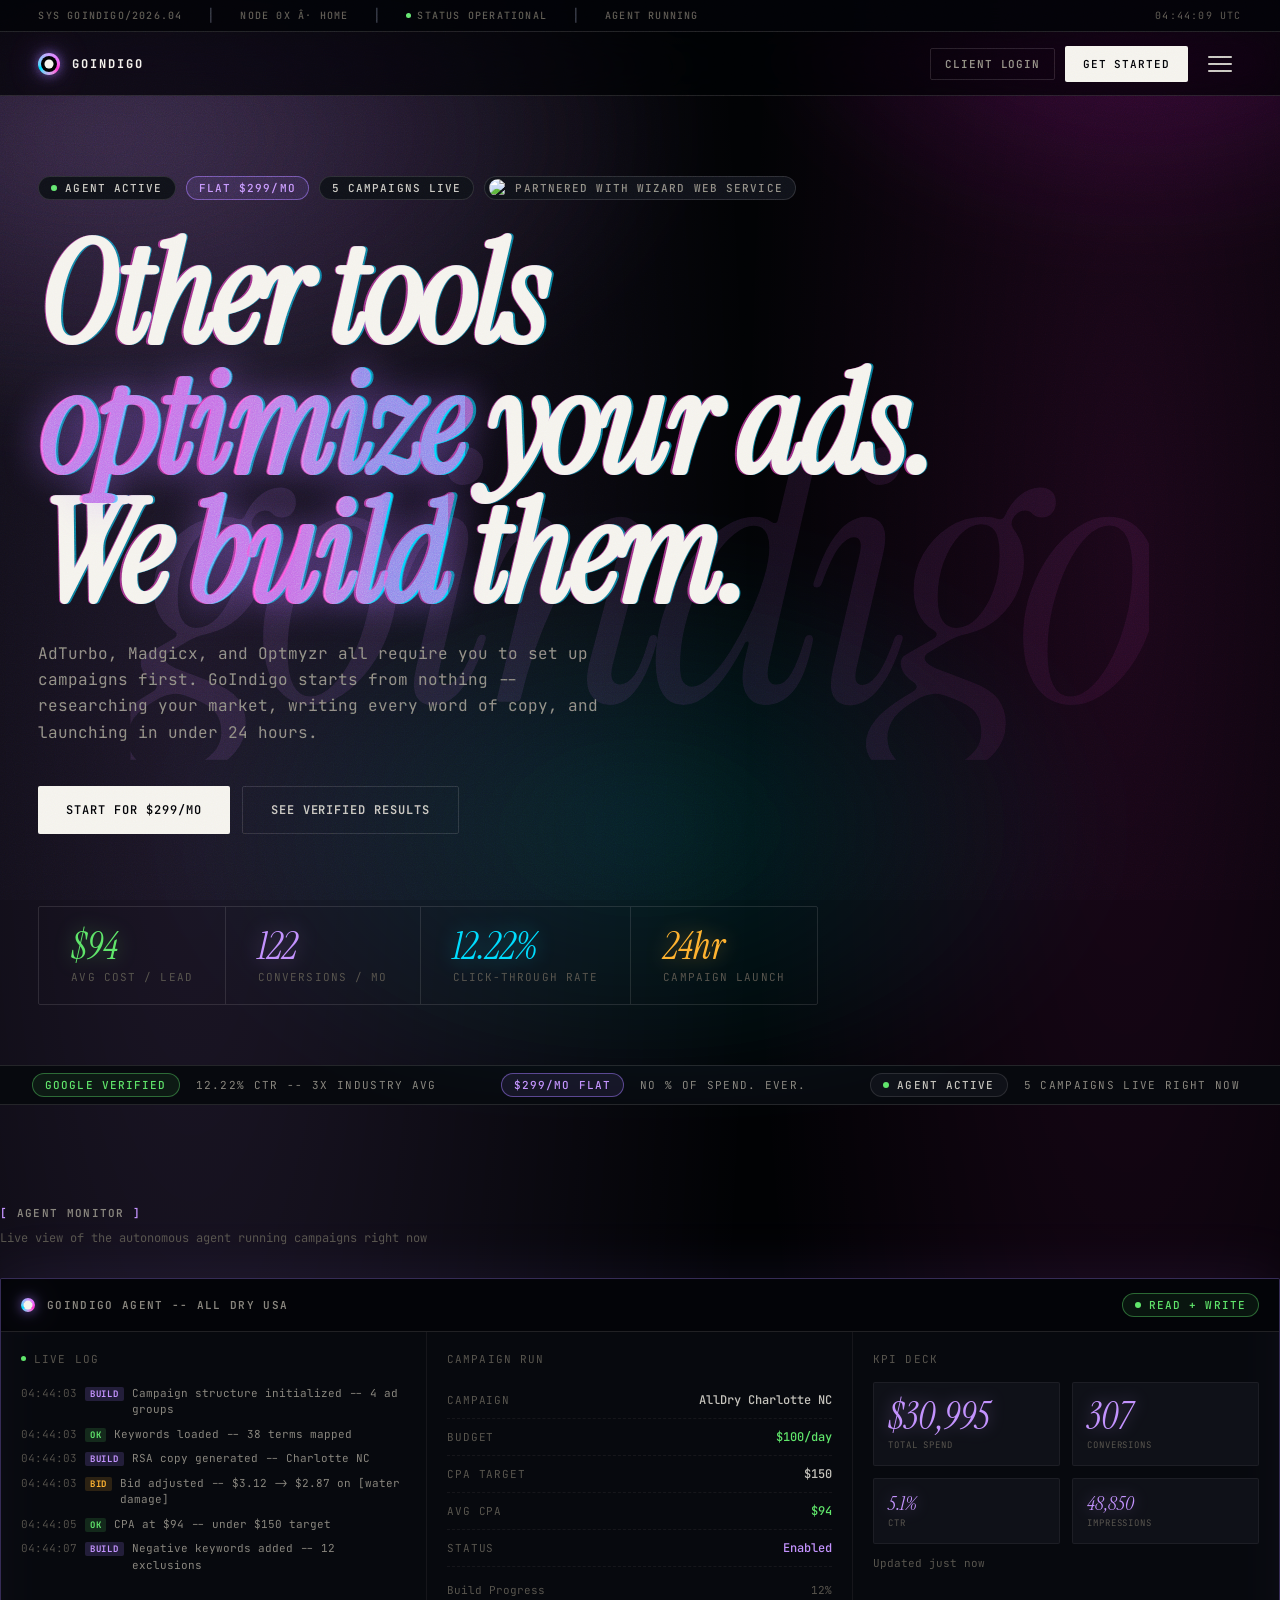
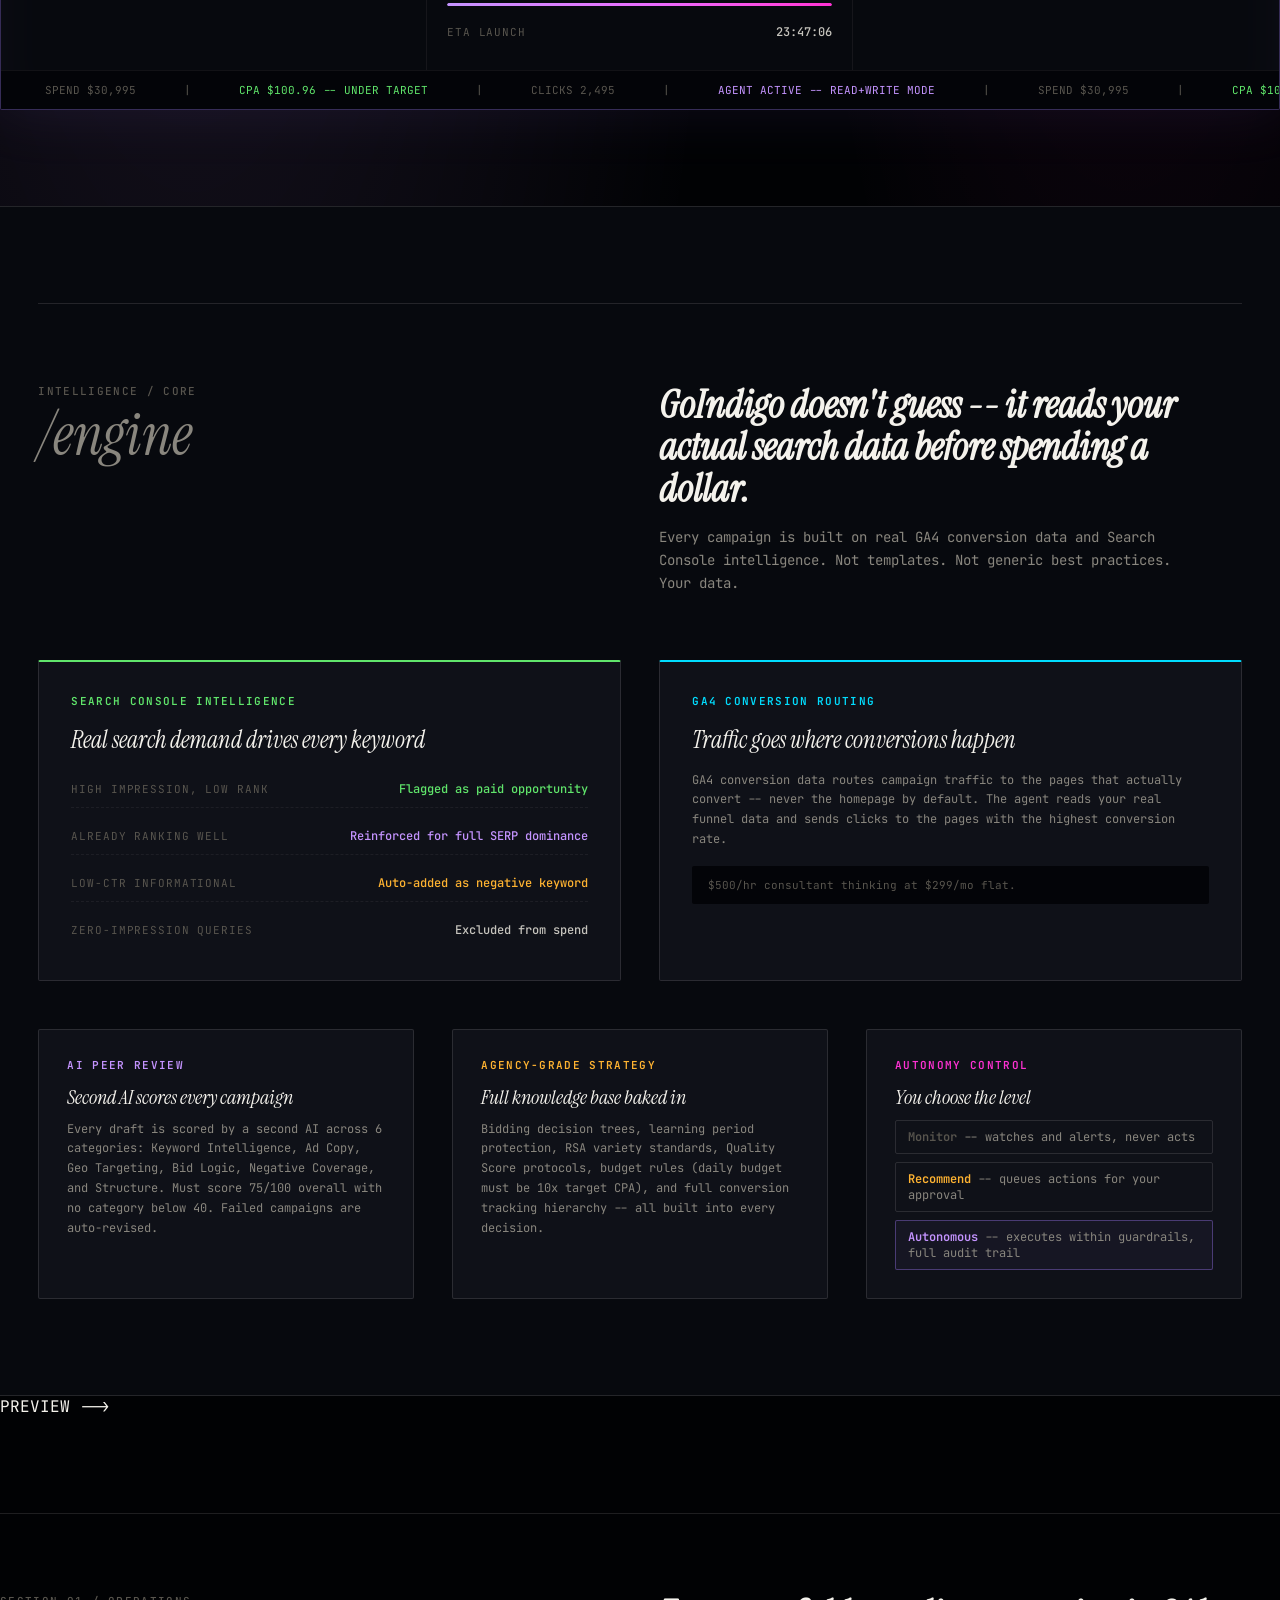
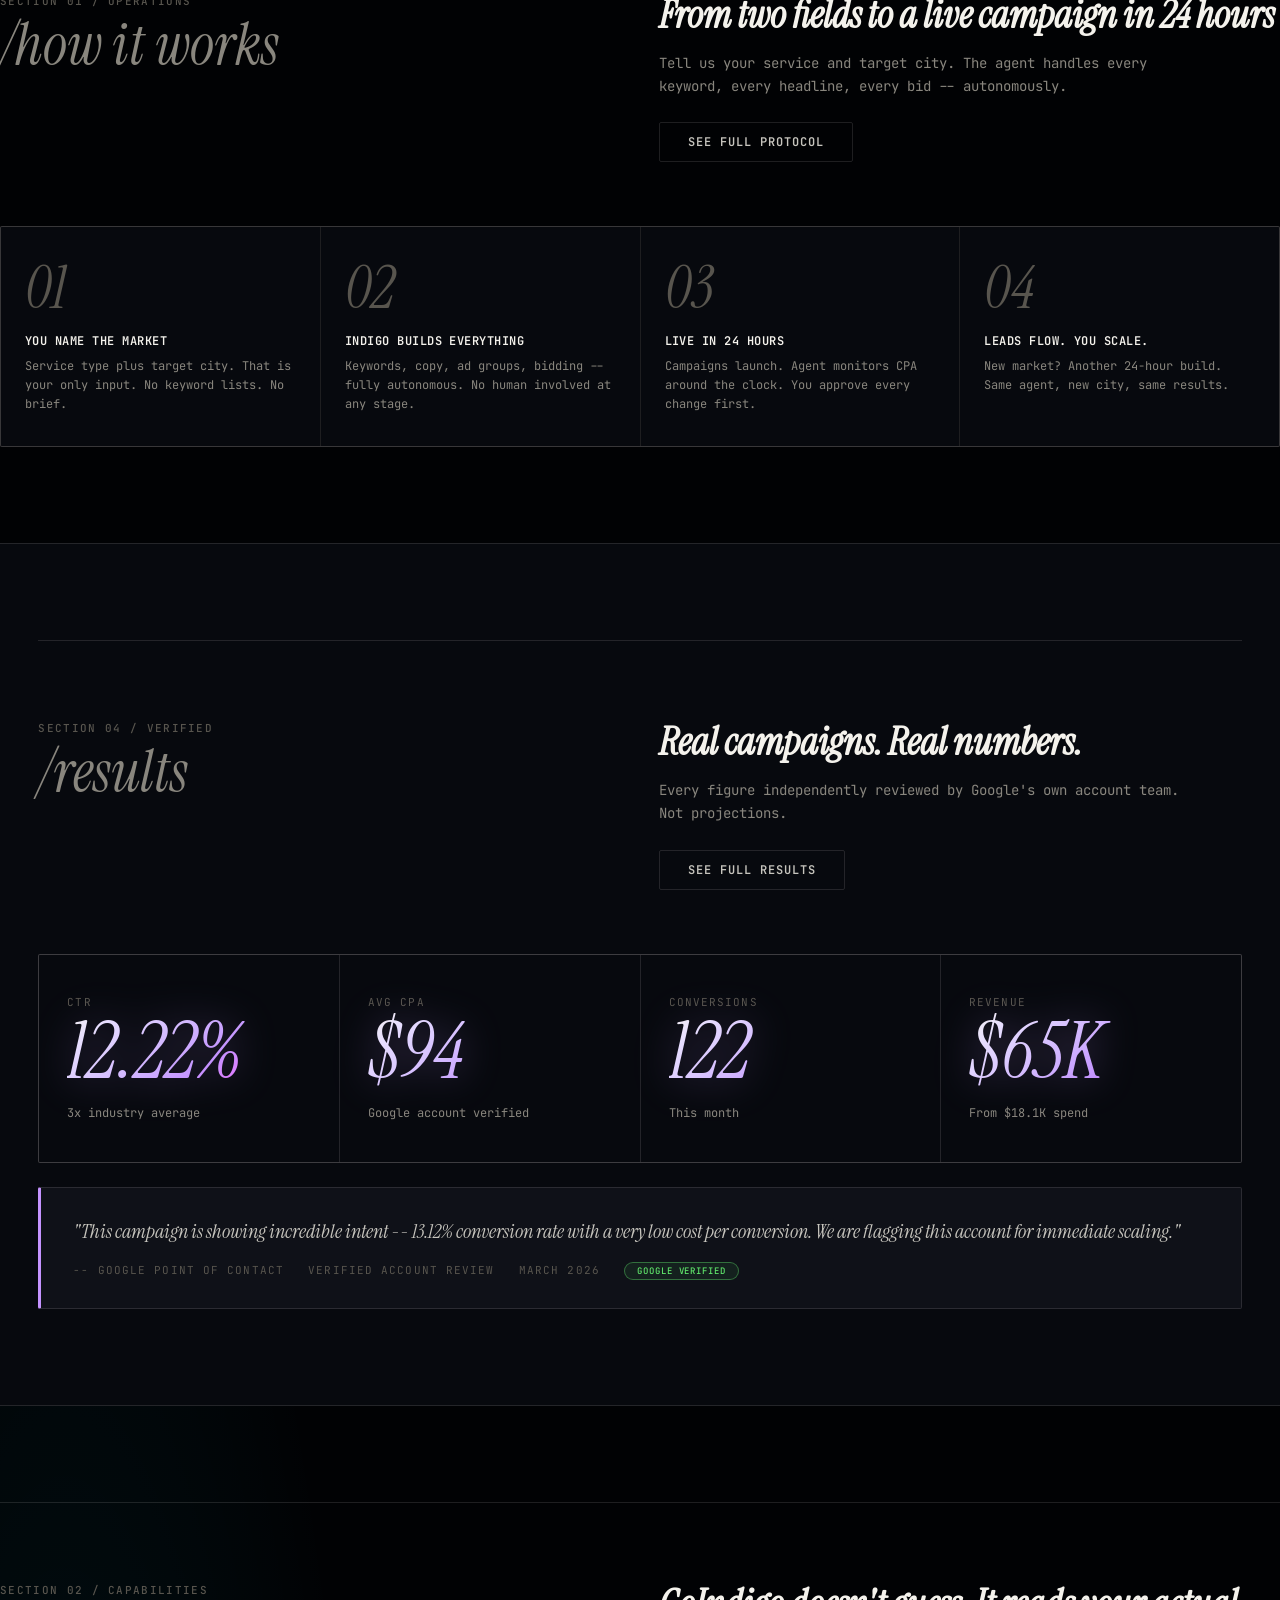
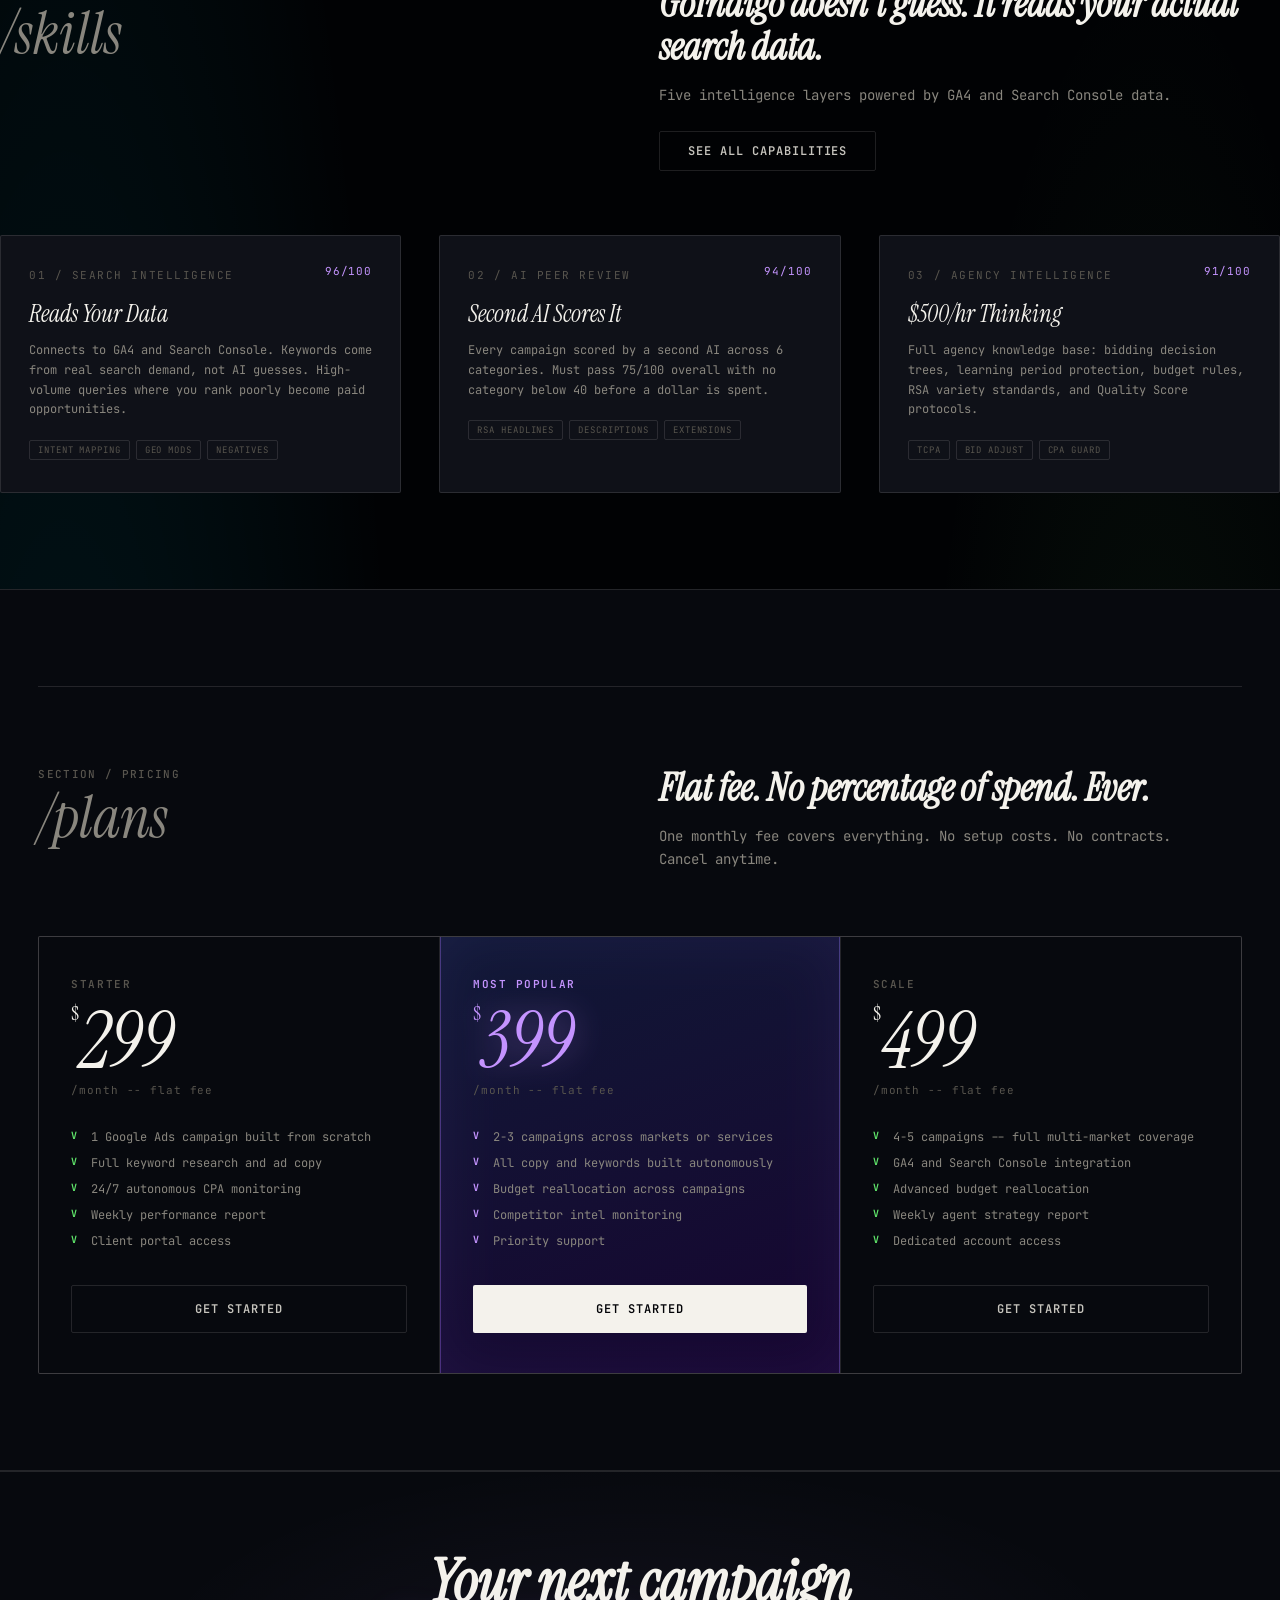
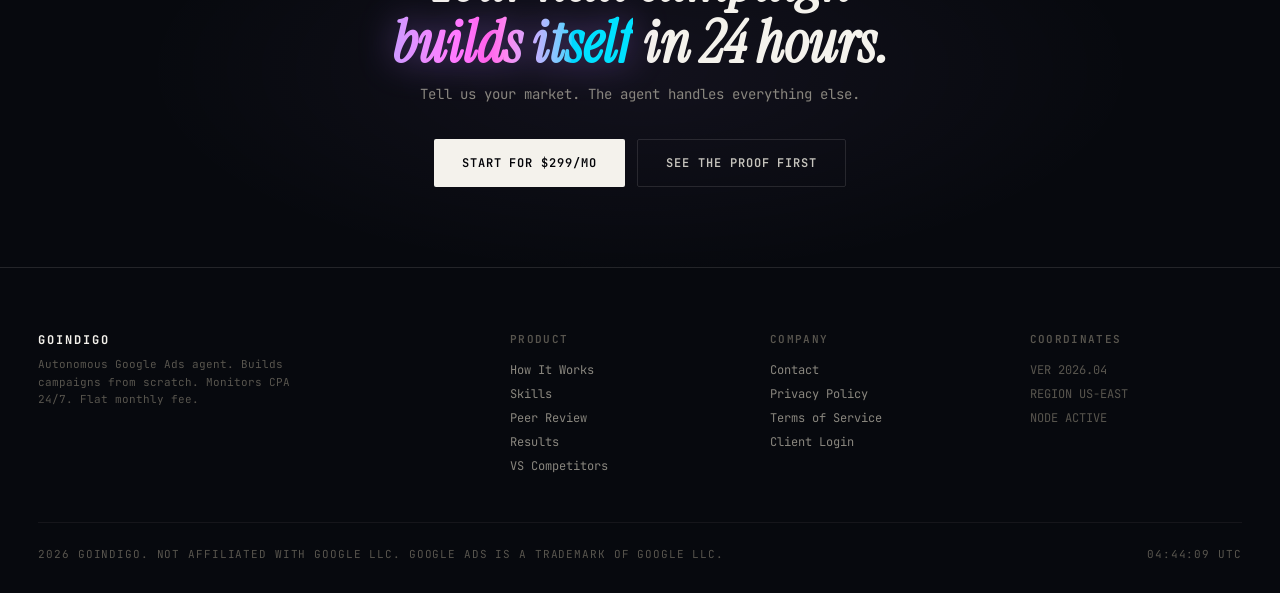
==== index.html @ cae7ec83 "Update homepage skills preview with new capabilities" ====
<!DOCTYPE html>
<html lang="en" data-open="false">
<head>
<meta charset="UTF-8">
<meta name="viewport" content="width=device-width, initial-scale=1.0">
<title>GoIndigo ÃÂÃÂÃÂÃÂ¢ÃÂÃÂÃÂÃÂÃÂÃÂÃÂÃÂ Autonomous Google Ads Agent</title>
<meta name="description" content="AI that builds campaigns from scratch, launches in 24 hours, and monitors CPA around the clock. Flat $299/mo.">
<link rel="preconnect" href="https://fonts.googleapis.com">
<link rel="preconnect" href="https://fonts.gstatic.com" crossorigin>
<link href="https://fonts.googleapis.com/css2?family=JetBrains+Mono:wght@300;400;500;600;700&family=Instrument+Serif:ital@0;1&display=swap" rel="stylesheet">
<link rel="stylesheet" href="assets/base.css">
<link rel="stylesheet" href="assets/trip.css">
</head>
<body>

<div id="meta-strip" class="meta-strip"></div>
<nav id="site-nav"></nav>

<!-- HERO -->
<section class="hero" style="position:relative;overflow:hidden;min-height:94vh;display:flex;align-items:center;padding:80px 0 60px;">
  <div class="hero-word" aria-hidden="true">goindigo</div>
  <div class="wrap" style="position:relative;z-index:2;width:100%;">
    <div style="display:flex;flex-wrap:wrap;gap:10px;margin-bottom:32px;">
      <span class="pill"><span class="dot"></span>Agent Active</span>
      <span class="pill pill--accent">Flat $299/mo</span>
      <span class="pill">5 Campaigns Live</span>
      <a href="https://www.wizardwebservice.com/" target="_blank" rel="noopener" style="display:inline-flex;align-items:center;gap:8px;height:24px;padding:0 12px 0 4px;border-radius:999px;border:1px solid var(--ink-line);background:var(--ink-2);text-decoration:none;"><img src="https://www.wizardwebservice.com/wp-content/uploads/2024/07/Circle-Transparent.png" alt="Wizard Web Service" style="width:18px;height:18px;border-radius:50%;"><span style="font-family:var(--font-mono);font-size:11px;font-weight:500;letter-spacing:0.10em;text-transform:uppercase;color:var(--fg-2);">Partnered with Wizard Web Service</span></a>
    </div>
    <h1 class="display-1 rv" style="max-width:960px;margin-bottom:20px;">
      Other tools<br>
      <span class="italic-serif accent">optimize</span> your ads.<br>
      We <span class="italic-serif accent">build</span> them.
    </h1>
    <p class="rv" style="font-size:var(--t-lg);color:var(--fg-2);max-width:560px;line-height:1.65;margin-bottom:40px;animation-delay:0.1s;">
      AdTurbo, Madgicx, and Optmyzr all require you to set up campaigns first.
      GoIndigo starts from nothing -- researching your market, writing every word
      of copy, and launching in under 24 hours.
    </p>
    <div class="rv" style="display:flex;gap:12px;flex-wrap:wrap;animation-delay:0.2s;">
      <a href="contact.html" class="btn btn-primary"><span>Start for $299/mo</span></a>
      <a href="results.html" class="btn btn-ghost"><span>See Verified Results</span></a>
    </div>
    <!-- Hero stats row -->
    <div class="rv" style="display:grid;grid-template-columns:repeat(4,auto);gap:0;margin-top:72px;border:1px solid var(--ink-line);border-radius:var(--radius);overflow:hidden;width:fit-content;animation-delay:0.3s;">
      <div style="padding:20px 32px;border-right:1px solid var(--ink-line);">
        <div style="font-family:var(--font-serif);font-style:italic;font-size:var(--t-3xl);color:var(--green);filter:drop-shadow(0 0 10px oklch(82% 0.20 145 / 0.4));line-height:1;margin-bottom:4px;" class="count-up" data-target="94" data-prefix="$">$0</div>
        <div style="font-size:var(--t-xs);color:var(--fg-3);letter-spacing:0.10em;text-transform:uppercase;">Avg Cost / Lead</div>
      </div>
      <div style="padding:20px 32px;border-right:1px solid var(--ink-line);">
        <div style="font-family:var(--font-serif);font-style:italic;font-size:var(--t-3xl);color:var(--indigo);filter:drop-shadow(0 0 10px oklch(78% 0.22 295 / 0.4));line-height:1;margin-bottom:4px;" class="count-up" data-target="122">0</div>
        <div style="font-size:var(--t-xs);color:var(--fg-3);letter-spacing:0.10em;text-transform:uppercase;">Conversions / Mo</div>
      </div>
      <div style="padding:20px 32px;border-right:1px solid var(--ink-line);">
        <div style="font-family:var(--font-serif);font-style:italic;font-size:var(--t-3xl);color:var(--cyan);filter:drop-shadow(0 0 10px oklch(82% 0.16 215 / 0.4));line-height:1;margin-bottom:4px;" class="count-up" data-target="1222" data-decimal="2" data-suffix="%">0%</div>
        <div style="font-size:var(--t-xs);color:var(--fg-3);letter-spacing:0.10em;text-transform:uppercase;">Click-Through Rate</div>
      </div>
      <div style="padding:20px 32px;">
        <div style="font-family:var(--font-serif);font-style:italic;font-size:var(--t-3xl);color:var(--amber);filter:drop-shadow(0 0 10px oklch(82% 0.16 75 / 0.4));line-height:1;margin-bottom:4px;">24hr</div>
        <div style="font-size:var(--t-xs);color:var(--fg-3);letter-spacing:0.10em;text-transform:uppercase;">Campaign Launch</div>
      </div>
    </div>
  </div>
</section>

<!-- TICKER -->
<div class="ticker-wrap">
  <div class="ticker-track">
    <div class="ticker-item"><span class="pill pill--green">Google Verified</span>12.22% CTR -- 3x industry avg</div>
    <div class="ticker-item"><span class="pill pill--accent">$299/mo flat</span>No % of spend. Ever.</div>
    <div class="ticker-item"><span class="pill"><span class="dot"></span>Agent Active</span>5 campaigns live right now</div>
    <div class="ticker-item"><span class="pill pill--amber">$94 avg CPA</span>Verified by Google account team</div>
    <div class="ticker-item"><span>Builds every campaign from scratch</span></div>
    <div class="ticker-item"><span>Writes all your ad copy</span></div>
    <div class="ticker-item"><span>Lives in 24 hours</span></div>
  </div>
</div>

<!-- AGENT MONITOR -->
<section class="section wrap">
  <div style="margin-bottom:32px;">
    <span class="bracket">Agent Monitor</span>
    <p style="font-size:var(--t-sm);color:var(--fg-3);margin-top:8px;">Live view of the autonomous agent running campaigns right now</p>
  </div>
  <div class="agent-monitor rv">
    <div class="agent-monitor__header">
      <div class="eye-glyph" style="width:14px;height:14px;"></div>
      <span class="agent-monitor__title">GoIndigo Agent -- All Dry USA</span>
      <span class="pill pill--green" style="margin-left:auto;"><span class="dot"></span>Read + Write</span>
    </div>
    <div class="agent-monitor__body">
      <!-- Live log -->
      <div class="monitor-col">
        <div class="monitor-col__head"><span class="dot" style="width:5px;height:5px;border-radius:50%;background:var(--green);animation:pulse 1.6s ease-in-out infinite;"></span>Live Log</div>
        <div id="live-log" style="display:flex;flex-direction:column;gap:2px;min-height:180px;"></div>
      </div>
      <!-- Campaign run -->
      <div class="monitor-col">
        <div class="monitor-col__head">Campaign Run</div>
        <div class="kv"><span class="kv__k">Campaign</span><span class="kv__v">AllDry Charlotte NC</span></div>
        <div class="kv"><span class="kv__k">Budget</span><span class="kv__v kv__v--green">$100/day</span></div>
        <div class="kv"><span class="kv__k">CPA Target</span><span class="kv__v">$150</span></div>
        <div class="kv"><span class="kv__k">Avg CPA</span><span class="kv__v kv__v--green">$94</span></div>
        <div class="kv"><span class="kv__k">Status</span><span class="kv__v kv__v--indigo">Enabled</span></div>
        <div class="progress-wrap">
          <div class="progress-label"><span>Build Progress</span><span id="progress-pct">12%</span></div>
          <div class="progress-bar"><div class="progress-fill" id="progress-fill"></div></div>
        </div>
        <div class="kv" style="margin-top:8px;"><span class="kv__k">ETA Launch</span><span class="kv__v" id="eta-timer">23:47:12</span></div>
      </div>
      <!-- KPI Deck -->
      <div class="monitor-col">
        <div class="monitor-col__head">KPI Deck</div>
        <div class="kpi-grid">
          <div class="kpi-card"><div class="kpi-card__v count-up" data-target="30995" data-prefix="$">$0</div><div class="kpi-card__k">Total Spend</div></div>
          <div class="kpi-card"><div class="kpi-card__v count-up" data-target="307">0</div><div class="kpi-card__k">Conversions</div></div>
          <div class="kpi-card"><div class="kpi-card__v" style="font-size:var(--t-xl);">5.1%</div><div class="kpi-card__k">CTR</div></div>
          <div class="kpi-card"><div class="kpi-card__v" style="font-size:var(--t-xl);">48,850</div><div class="kpi-card__k">Impressions</div></div>
        </div>
        <div style="font-size:var(--t-xs);color:var(--fg-3);margin-top:12px;">Updated <span id="update-time">just now</span></div>
      </div>
    </div>
    <!-- Marquee ticker -->
    <div class="monitor-footer">
      <div class="ticker-track" style="font-size:var(--t-xs);">
        <span style="padding:0 24px;color:var(--fg-3);">SPEND $30,995</span>
        <span style="padding:0 24px;color:var(--fg-3);">|</span>
        <span style="padding:0 24px;color:var(--green);">CPA $100.96 -- UNDER TARGET</span>
        <span style="padding:0 24px;color:var(--fg-3);">|</span>
        <span style="padding:0 24px;color:var(--fg-3);">CLICKS 2,495</span>
        <span style="padding:0 24px;color:var(--fg-3);">|</span>
        <span style="padding:0 24px;color:var(--indigo);">AGENT ACTIVE -- READ+WRITE MODE</span>
        <span style="padding:0 24px;color:var(--fg-3);">|</span>
        <span style="padding:0 24px;color:var(--fg-3);">SPEND $30,995</span>
        <span style="padding:0 24px;color:var(--fg-3);">|</span>
        <span style="padding:0 24px;color:var(--green);">CPA $100.96 -- UNDER TARGET</span>
        <span style="padding:0 24px;color:var(--fg-3);">|</span>
        <span style="padding:0 24px;color:var(--fg-3);">CLICKS 2,495</span>
        <span style="padding:0 24px;color:var(--fg-3);">|</span>
        <span style="padding:0 24px;color:var(--indigo);">AGENT ACTIVE -- READ+WRITE MODE</span>
      </div>
    </div>
  </div>
</section>

<!-- HOW IT WORKS

<!-- INTELLIGENCE ENGINE -->
<section class="section" style="background:var(--ink-1);border-top:1px solid var(--ink-line);border-bottom:1px solid var(--ink-line);">
  <div class="wrap">
    <div class="s-head rv">
      <div class="s-head__num">
        <span class="label-upper">Intelligence / Core</span>
        <span class="big serif italic-serif">/engine</span>
      </div>
      <div class="s-head__title">
        <h2>GoIndigo doesn't guess -- it reads your actual search data before spending a dollar.</h2>
        <p>Every campaign is built on real GA4 conversion data and Search Console intelligence. Not templates. Not generic best practices. Your data.</p>
      </div>
    </div>
    <div class="grid-2" style="gap:var(--gutter);margin-bottom:48px;">
      <div class="rv" style="border:1px solid var(--ink-line);border-radius:var(--radius);padding:32px;background:var(--ink-2);border-top:2px solid var(--green);">
        <div style="font-size:var(--t-xs);font-weight:600;letter-spacing:0.12em;text-transform:uppercase;color:var(--green);margin-bottom:16px;">Search Console Intelligence</div>
        <div style="font-family:var(--font-serif);font-style:italic;font-size:var(--t-2xl);color:var(--fg-0);margin-bottom:16px;">Real search demand drives every keyword</div>
        <div style="display:flex;flex-direction:column;gap:10px;">
          <div class="kv"><span class="kv__k">High impression, low rank</span><span class="kv__v kv__v--green">Flagged as paid opportunity</span></div>
          <div class="kv"><span class="kv__k">Already ranking well</span><span class="kv__v kv__v--indigo">Reinforced for full SERP dominance</span></div>
          <div class="kv"><span class="kv__k">Low-CTR informational</span><span class="kv__v kv__v--amber">Auto-added as negative keyword</span></div>
          <div class="kv"><span class="kv__k">Zero-impression queries</span><span class="kv__v">Excluded from spend</span></div>
        </div>
      </div>
      <div class="rv" style="border:1px solid var(--ink-line);border-radius:var(--radius);padding:32px;background:var(--ink-2);border-top:2px solid var(--cyan);">
        <div style="font-size:var(--t-xs);font-weight:600;letter-spacing:0.12em;text-transform:uppercase;color:var(--cyan);margin-bottom:16px;">GA4 Conversion Routing</div>
        <div style="font-family:var(--font-serif);font-style:italic;font-size:var(--t-2xl);color:var(--fg-0);margin-bottom:16px;">Traffic goes where conversions happen</div>
        <p style="font-size:var(--t-sm);color:var(--fg-2);line-height:1.65;margin-bottom:16px;">GA4 conversion data routes campaign traffic to the pages that actually convert -- never the homepage by default. The agent reads your real funnel data and sends clicks to the pages with the highest conversion rate.</p>
        <div style="font-size:var(--t-xs);color:var(--fg-3);padding:12px 16px;background:var(--ink-0);border-radius:var(--radius);">$500/hr consultant thinking at $299/mo flat.</div>
      </div>
    </div>
    <div class="grid-3 rv" style="margin-bottom:0;">
      <div style="border:1px solid var(--ink-line);border-radius:var(--radius);padding:28px;background:var(--ink-2);">
        <div style="font-size:var(--t-xs);font-weight:600;letter-spacing:0.12em;text-transform:uppercase;color:var(--indigo);margin-bottom:12px;">AI Peer Review</div>
        <div style="font-family:var(--font-serif);font-style:italic;font-size:var(--t-xl);color:var(--fg-0);margin-bottom:10px;">Second AI scores every campaign</div>
        <p style="font-size:var(--t-sm);color:var(--fg-2);line-height:1.65;">Every draft is scored by a second AI across 6 categories: Keyword Intelligence, Ad Copy, Geo Targeting, Bid Logic, Negative Coverage, and Structure. Must score 75/100 overall with no category below 40. Failed campaigns are auto-revised.</p>
      </div>
      <div style="border:1px solid var(--ink-line);border-radius:var(--radius);padding:28px;background:var(--ink-2);">
        <div style="font-size:var(--t-xs);font-weight:600;letter-spacing:0.12em;text-transform:uppercase;color:var(--amber);margin-bottom:12px;">Agency-Grade Strategy</div>
        <div style="font-family:var(--font-serif);font-style:italic;font-size:var(--t-xl);color:var(--fg-0);margin-bottom:10px;">Full knowledge base baked in</div>
        <p style="font-size:var(--t-sm);color:var(--fg-2);line-height:1.65;">Bidding decision trees, learning period protection, RSA variety standards, Quality Score protocols, budget rules (daily budget must be 10x target CPA), and full conversion tracking hierarchy -- all built into every decision.</p>
      </div>
      <div style="border:1px solid var(--ink-line);border-radius:var(--radius);padding:28px;background:var(--ink-2);">
        <div style="font-size:var(--t-xs);font-weight:600;letter-spacing:0.12em;text-transform:uppercase;color:var(--magenta);margin-bottom:12px;">Autonomy Control</div>
        <div style="font-family:var(--font-serif);font-style:italic;font-size:var(--t-xl);color:var(--fg-0);margin-bottom:10px;">You choose the level</div>
        <div style="display:flex;flex-direction:column;gap:8px;">
          <div style="padding:8px 12px;border:1px solid var(--ink-line);border-radius:var(--radius);font-size:var(--t-sm);"><span style="color:var(--fg-3);font-weight:600;">Monitor</span> <span style="color:var(--fg-2);">-- watches and alerts, never acts</span></div>
          <div style="padding:8px 12px;border:1px solid var(--ink-line);border-radius:var(--radius);font-size:var(--t-sm);"><span style="color:var(--amber);font-weight:600;">Recommend</span> <span style="color:var(--fg-2);">-- queues actions for your approval</span></div>
          <div style="padding:8px 12px;border:1px solid oklch(78% 0.22 295 / 0.3);border-radius:var(--radius);font-size:var(--t-sm);background:oklch(78% 0.22 295 / 0.04);"><span style="color:var(--indigo);font-weight:600;">Autonomous</span> <span style="color:var(--fg-2);">-- executes within guardrails, full audit trail</span></div>
        </div>
      </div>
    </div>
  </div>
</section>

 PREVIEW -->
<section class="section wrap">
  <div class="s-head rv">
    <div class="s-head__num">
      <span class="label-upper">Section 01 / Operations</span>
      <span class="big serif italic-serif">/how it works</span>
    </div>
    <div class="s-head__title">
      <h2>From two fields to a live campaign in 24 hours</h2>
      <p>Tell us your service and target city. The agent handles every keyword, every headline, every bid -- autonomously.</p>
      <a href="how-it-works.html" class="btn btn-ghost" style="margin-top:24px;height:40px;"><span>See Full Protocol</span></a>
    </div>
  </div>
  <div class="grid-4" style="gap:1px;background:var(--ink-line);border:1px solid var(--ink-line);border-radius:var(--radius);overflow:hidden;margin-top:0;">
    <div class="rv" style="background:var(--ink-1);padding:32px 24px;">
      <div style="font-family:var(--font-serif);font-style:italic;font-size:var(--t-4xl);color:var(--fg-3);line-height:1;margin-bottom:16px;">01</div>
      <div style="font-size:var(--t-md);font-weight:600;color:var(--fg-0);margin-bottom:8px;letter-spacing:0.04em;text-transform:uppercase;font-size:var(--t-sm);">You Name the Market</div>
      <p style="font-size:var(--t-sm);color:var(--fg-2);line-height:1.6;">Service type plus target city. That is your only input. No keyword lists. No brief.</p>
    </div>
    <div class="rv" style="background:var(--ink-1);padding:32px 24px;animation-delay:0.07s;">
      <div style="font-family:var(--font-serif);font-style:italic;font-size:var(--t-4xl);color:var(--fg-3);line-height:1;margin-bottom:16px;">02</div>
      <div style="font-size:var(--t-sm);font-weight:600;color:var(--fg-0);margin-bottom:8px;letter-spacing:0.04em;text-transform:uppercase;">Indigo Builds Everything</div>
      <p style="font-size:var(--t-sm);color:var(--fg-2);line-height:1.6;">Keywords, copy, ad groups, bidding -- fully autonomous. No human involved at any stage.</p>
    </div>
    <div class="rv" style="background:var(--ink-1);padding:32px 24px;animation-delay:0.14s;">
      <div style="font-family:var(--font-serif);font-style:italic;font-size:var(--t-4xl);color:var(--fg-3);line-height:1;margin-bottom:16px;">03</div>
      <div style="font-size:var(--t-sm);font-weight:600;color:var(--fg-0);margin-bottom:8px;letter-spacing:0.04em;text-transform:uppercase;">Live in 24 Hours</div>
      <p style="font-size:var(--t-sm);color:var(--fg-2);line-height:1.6;">Campaigns launch. Agent monitors CPA around the clock. You approve every change first.</p>
    </div>
    <div class="rv" style="background:var(--ink-1);padding:32px 24px;animation-delay:0.21s;">
      <div style="font-family:var(--font-serif);font-style:italic;font-size:var(--t-4xl);color:var(--fg-3);line-height:1;margin-bottom:16px;">04</div>
      <div style="font-size:var(--t-sm);font-weight:600;color:var(--fg-0);margin-bottom:8px;letter-spacing:0.04em;text-transform:uppercase;">Leads Flow. You Scale.</div>
      <p style="font-size:var(--t-sm);color:var(--fg-2);line-height:1.6;">New market? Another 24-hour build. Same agent, new city, same results.</p>
    </div>
  </div>
</section>

<!-- RESULTS PREVIEW -->
<section class="section" style="background:var(--ink-1);border-top:1px solid var(--ink-line);border-bottom:1px solid var(--ink-line);">
  <div class="wrap">
    <div class="s-head rv">
      <div class="s-head__num">
        <span class="label-upper">Section 04 / Verified</span>
        <span class="big serif italic-serif">/results</span>
      </div>
      <div class="s-head__title">
        <h2>Real campaigns. Real numbers.</h2>
        <p>Every figure independently reviewed by Google's own account team. Not projections.</p>
        <a href="results.html" class="btn btn-ghost" style="margin-top:24px;height:40px;"><span>See Full Results</span></a>
      </div>
    </div>
    <div class="bignums rv">
      <div class="bignum">
        <span class="bignum__k">CTR</span>
        <span class="bignum__v">12.22%</span>
        <span class="bignum__d">3x industry average</span>
      </div>
      <div class="bignum">
        <span class="bignum__k">Avg CPA</span>
        <span class="bignum__v">$94</span>
        <span class="bignum__d">Google account verified</span>
      </div>
      <div class="bignum">
        <span class="bignum__k">Conversions</span>
        <span class="bignum__v">122</span>
        <span class="bignum__d">This month</span>
      </div>
      <div class="bignum">
        <span class="bignum__k">Revenue</span>
        <span class="bignum__v">$65K</span>
        <span class="bignum__d">From $18.1K spend</span>
      </div>
    </div>
    <div class="rv" style="border:1px solid var(--ink-line);border-radius:var(--radius);padding:28px 32px;margin-top:24px;background:var(--ink-2);border-left:3px solid var(--indigo);">
      <p style="font-family:var(--font-serif);font-style:italic;font-size:var(--t-xl);color:var(--fg-1);line-height:1.5;margin-bottom:12px;">"This campaign is showing incredible intent -- 13.12% conversion rate with a very low cost per conversion. We are flagging this account for immediate scaling."</p>
      <span style="font-size:var(--t-xs);color:var(--fg-3);letter-spacing:0.10em;text-transform:uppercase;">-- Google Point of Contact &nbsp; Verified Account Review &nbsp; March 2026 &nbsp; </span><span class="pill pill--green" style="height:18px;font-size:9px;">Google Verified</span>
    </div>
  </div>
</section>

<!-- SKILLS PREVIEW -->
<section class="section wrap">
  <div class="s-head rv">
    <div class="s-head__num">
      <span class="label-upper">Section 02 / Capabilities</span>
      <span class="big serif italic-serif">/skills</span>
    </div>
    <div class="s-head__title">
      <h2>GoIndigo doesn't guess. It reads your actual search data.</h2>
      <p>Five intelligence layers powered by GA4 and Search Console data.</p>
      <a href="skills.html" class="btn btn-ghost" style="margin-top:24px;height:40px;"><span>See All Capabilities</span></a>
    </div>
  </div>
  <div class="grid-3">
    <div class="skill-card rv">
      <div class="skill-card__num">01 / Search Intelligence</div>
      <div class="skill-card__name">Reads Your Data</div>
      <p class="skill-card__desc">Connects to GA4 and Search Console. Keywords come from real search demand, not AI guesses. High-volume queries where you rank poorly become paid opportunities.</p>
      <div class="skill-card__tags"><span class="skill-tag">Intent Mapping</span><span class="skill-tag">Geo Mods</span><span class="skill-tag">Negatives</span></div>
      <div class="skill-card__score">96/100</div>
    </div>
    <div class="skill-card rv" style="animation-delay:0.07s;">
      <div class="skill-card__num">02 / AI Peer Review</div>
      <div class="skill-card__name">Second AI Scores It</div>
      <p class="skill-card__desc">Every campaign scored by a second AI across 6 categories. Must pass 75/100 overall with no category below 40 before a dollar is spent.</p>
      <div class="skill-card__tags"><span class="skill-tag">RSA Headlines</span><span class="skill-tag">Descriptions</span><span class="skill-tag">Extensions</span></div>
      <div class="skill-card__score">94/100</div>
    </div>
    <div class="skill-card rv" style="animation-delay:0.14s;">
      <div class="skill-card__num">03 / Agency Intelligence</div>
      <div class="skill-card__name">$500/hr Thinking</div>
      <p class="skill-card__desc">Full agency knowledge base: bidding decision trees, learning period protection, budget rules, RSA variety standards, and Quality Score protocols.</p>
      <div class="skill-card__tags"><span class="skill-tag">tCPA</span><span class="skill-tag">Bid Adjust</span><span class="skill-tag">CPA Guard</span></div>
      <div class="skill-card__score">91/100</div>
    </div>
  </div>
</section>

<!-- PRICING -->
<section class="section" style="background:var(--ink-1);border-top:1px solid var(--ink-line);border-bottom:1px solid var(--ink-line);">
  <div class="wrap">
    <div class="s-head rv">
      <div class="s-head__num">
        <span class="label-upper">Section / Pricing</span>
        <span class="big serif italic-serif">/plans</span>
      </div>
      <div class="s-head__title">
        <h2>Flat fee. No percentage of spend. Ever.</h2>
        <p>One monthly fee covers everything. No setup costs. No contracts. Cancel anytime.</p>
      </div>
    </div>
    <div class="pricing-grid rv">
      <div class="plan">
        <div class="plan__tier">Starter</div>
        <div class="plan__price"><sup>$</sup>299</div>
        <div class="plan__billing">/month -- flat fee</div>
        <ul class="plan__features">
          <li>1 Google Ads campaign built from scratch</li>
          <li>Full keyword research and ad copy</li>
          <li>24/7 autonomous CPA monitoring</li>
          <li>Weekly performance report</li>
          <li>Client portal access</li>
        </ul>
        <a href="https://create-repl-danielt51.replit.app/client-intake" class="btn btn-ghost" style="width:100%;justify-content:center;"><span>Get Started</span></a>
      </div>
      <div class="plan plan--featured">
        <div class="plan__tier" style="color:var(--indigo);">Most Popular</div>
        <div class="plan__price"><sup>$</sup>399</div>
        <div class="plan__billing">/month -- flat fee</div>
        <ul class="plan__features">
          <li>2-3 campaigns across markets or services</li>
          <li>All copy and keywords built autonomously</li>
          <li>Budget reallocation across campaigns</li>
          <li>Competitor intel monitoring</li>
          <li>Priority support</li>
        </ul>
        <a href="https://create-repl-danielt51.replit.app/client-intake" class="btn btn-primary" style="width:100%;justify-content:center;"><span>Get Started</span></a>
      </div>
      <div class="plan">
        <div class="plan__tier">Scale</div>
        <div class="plan__price"><sup>$</sup>499</div>
        <div class="plan__billing">/month -- flat fee</div>
        <ul class="plan__features">
          <li>4-5 campaigns -- full multi-market coverage</li>
          <li>GA4 and Search Console integration</li>
          <li>Advanced budget reallocation</li>
          <li>Weekly agent strategy report</li>
          <li>Dedicated account access</li>
        </ul>
        <a href="https://create-repl-danielt51.replit.app/client-intake" class="btn btn-ghost" style="width:100%;justify-content:center;"><span>Get Started</span></a>
      </div>
    </div>
  </div>
</section>

<!-- CTA -->
<div class="cta-strip">
  <div class="cta-strip__inner wrap rv">
    <h2>Your next campaign<br><span class="italic-serif accent">builds itself</span> in 24 hours.</h2>
    <p>Tell us your market. The agent handles everything else.</p>
    <div class="cta-strip__btns">
      <a href="contact.html" class="btn btn-primary"><span>Start for $299/mo</span></a>
      <a href="results.html" class="btn btn-ghost"><span>See the Proof First</span></a>
    </div>
  </div>
</div>

<footer id="site-footer"></footer>

<script src="assets/shell.js"></script>
<script>
/* ÃÂÃÂÃÂÃÂ¢ÃÂÃÂÃÂÃÂÃÂÃÂÃÂÃÂÃÂÃÂÃÂÃÂ¢ÃÂÃÂÃÂÃÂÃÂÃÂÃÂÃÂ AGENT MONITOR LIVE LOG ÃÂÃÂÃÂÃÂ¢ÃÂÃÂÃÂÃÂÃÂÃÂÃÂÃÂÃÂÃÂÃÂÃÂ¢ÃÂÃÂÃÂÃÂÃÂÃÂÃÂÃÂ */
(function() {
  const LOG_ENTRIES = [
    { type: 'build', msg: 'Campaign structure initialized -- 4 ad groups' },
    { type: 'ok', msg: 'Keywords loaded -- 38 terms mapped' },
    { type: 'build', msg: 'RSA copy generated -- Charlotte NC' },
    { type: 'bid', msg: 'Bid adjusted -- $3.12 -> $2.87 on [water damage]' },
    { type: 'ok', msg: 'CPA at $94 -- under $150 target' },
    { type: 'build', msg: 'Negative keywords added -- 12 exclusions' },
    { type: 'bid', msg: 'Budget realloc -- Charlotte +$20 Charlotte FL -$20' },
    { type: 'ok', msg: 'Conversion tracked -- Lead form submit #307' },
    { type: 'build', msg: 'Sitelinks refreshed -- 4 extensions updated' },
    { type: 'bid', msg: 'Peak hours modifier -- +15% 8am-6pm weekdays' },
    { type: 'ok', msg: 'Google API sync -- all campaigns healthy' },
    { type: 'build', msg: 'Ad strength improved -- Excellent on 3 ads' },
  ];
  const logEl = document.getElementById('live-log');
  if (!logEl) return;

  let idx = 0;
  function addEntry() {
    const entry = LOG_ENTRIES[idx % LOG_ENTRIES.length];
    idx++;
    const now = new Date();
    const ts = now.toTimeString().slice(0,8);
    const row = document.createElement('div');
    row.className = 'log-entry';
    row.innerHTML = `<span class="log-ts">${ts}</span><span class="log-tag tag--${entry.type}">${entry.type.toUpperCase()}</span><span class="log-msg">${entry.msg}</span>`;
    logEl.appendChild(row);
    if (logEl.children.length > 8) logEl.removeChild(logEl.firstChild);
    logEl.scrollTop = logEl.scrollHeight;
  }
  for (let i = 0; i < 4; i++) addEntry();
  setInterval(addEntry, 2400);

  /* ETA countdown */
  let secs = 85632;
  const etaEl = document.getElementById('eta-timer');
  setInterval(() => {
    if (!etaEl || secs <= 0) return;
    secs--;
    const h = Math.floor(secs / 3600);
    const m = Math.floor((secs % 3600) / 60);
    const s = secs % 60;
    etaEl.textContent = `${String(h).padStart(2,'0')}:${String(m).padStart(2,'0')}:${String(s).padStart(2,'0')}`;
  }, 1000);

  /* Update time */
  const upEl = document.getElementById('update-time');
  let mins = 0;
  setInterval(() => {
    if (!upEl) return;
    mins++;
    upEl.textContent = mins === 1 ? '1 min ago' : `${mins} mins ago`;
  }, 60000);
})();

/* ÃÂÃÂÃÂÃÂ¢ÃÂÃÂÃÂÃÂÃÂÃÂÃÂÃÂÃÂÃÂÃÂÃÂ¢ÃÂÃÂÃÂÃÂÃÂÃÂÃÂÃÂ COUNT UP ANIMATION ÃÂÃÂÃÂÃÂ¢ÃÂÃÂÃÂÃÂÃÂÃÂÃÂÃÂÃÂÃÂÃÂÃÂ¢ÃÂÃÂÃÂÃÂÃÂÃÂÃÂÃÂ */
(function() {
  function easeOut(t) { return 1 - Math.pow(1 - t, 3); }
  function animateCount(el) {
    const target = parseInt(el.dataset.target);
    const prefix = el.dataset.prefix || '';
    const suffix = el.dataset.suffix || '';
    const isDecimal = el.dataset.decimal;
    const duration = 1800;
    const start = performance.now();
    function update(now) {
      const elapsed = now - start;
      const progress = Math.min(elapsed / duration, 1);
      const val = target * easeOut(progress);
      if (isDecimal) {
        el.textContent = prefix + (val / 100).toFixed(2) + suffix;
      } else {
        el.textContent = prefix + Math.floor(val).toLocaleString() + suffix;
      }
      if (progress < 1) requestAnimationFrame(update);
    }
    requestAnimationFrame(update);
  }
  const io = new IntersectionObserver(entries => {
    entries.forEach(e => {
      if (e.isIntersecting) {
        animateCount(e.target);
        io.unobserve(e.target);
      }
    });
  }, { threshold: 0.3 });
  document.querySelectorAll('.count-up').forEach(el => io.observe(el));
})();
</script>
</body>
</html>
---- assets/base.css ----
/* ============================================================
   GOINDIGO BASE SYSTEM — DESIGN TOKENS + COMPONENTS
   ============================================================ */

@import url('https://fonts.googleapis.com/css2?family=JetBrains+Mono:wght@300;400;500;600;700&family=Instrument+Serif:ital@0;1&display=swap');

/* ── TOKENS ── */
:root {
  /* Canvas */
  --ink-0: oklch(11% 0.012 270);
  --ink-1: oklch(14% 0.012 270);
  --ink-2: oklch(18% 0.014 270);
  --ink-3: oklch(24% 0.016 270);
  --ink-4: oklch(34% 0.018 270);
  --ink-line: oklch(95% 0.008 90 / 0.12);
  --ink-line-soft: oklch(95% 0.008 90 / 0.06);

  /* Foreground */
  --fg-0: oklch(96% 0.008 90);
  --fg-1: oklch(82% 0.010 90);
  --fg-2: oklch(62% 0.012 90);
  --fg-3: oklch(45% 0.012 90);

  /* Signals */
  --indigo: oklch(78% 0.22 295);
  --magenta: oklch(70% 0.28 340);
  --cyan: oklch(82% 0.16 215);
  --green: oklch(82% 0.20 145);
  --amber: oklch(82% 0.16 75);
  --red: oklch(72% 0.22 25);

  /* Type scale */
  --t-7xl: clamp(64px, 11vw, 168px);
  --t-6xl: clamp(56px, 8vw, 120px);
  --t-5xl: clamp(44px, 6vw, 88px);
  --t-4xl: clamp(36px, 4.5vw, 64px);
  --t-3xl: clamp(28px, 3vw, 44px);
  --t-2xl: 24px;
  --t-xl: 20px;
  --t-lg: 16px;
  --t-md: 14px;
  --t-sm: 12px;
  --t-xs: 11px;

  /* Layout */
  --gutter: clamp(20px, 3vw, 48px);
  --maxw: 1480px;
  --radius: 2px;
  --radius-lg: 4px;

  /* Fonts */
  --font-mono: 'JetBrains Mono', 'Courier New', monospace;
  --font-serif: 'Instrument Serif', Georgia, serif;

  /* Nav */
  --nav-h: 64px;
  --meta-h: 32px;
}

@media (max-width: 720px) {
  :root { --gutter: 16px; }
}

/* ── RESET ── */
*, *::before, *::after { margin: 0; padding: 0; box-sizing: border-box; }
html { scroll-behavior: smooth; -webkit-font-smoothing: antialiased; }
body {
  font-family: var(--font-mono);
  background: oklch(8% 0.012 270);
  color: var(--fg-0);
  overflow-x: hidden;
  min-height: 100vh;
}
a { color: inherit; text-decoration: none; }
img { display: block; max-width: 100%; }
button { font-family: inherit; cursor: pointer; border: none; background: none; }

/* ── LAYOUT ── */
.wrap {
  max-width: var(--maxw);
  margin: 0 auto;
  padding: 0 var(--gutter);
}
.grid-2 { display: grid; grid-template-columns: 1fr 1fr; gap: calc(var(--gutter) * 2); }
.grid-3 { display: grid; grid-template-columns: repeat(3, 1fr); gap: var(--gutter); }
.grid-4 { display: grid; grid-template-columns: repeat(4, 1fr); gap: var(--gutter); }

@media (max-width: 900px) {
  .grid-2, .grid-3, .grid-4 { grid-template-columns: 1fr; }
}
@media (min-width: 720px) and (max-width: 1100px) {
  .grid-4 { grid-template-columns: repeat(2, 1fr); }
  .grid-3 { grid-template-columns: repeat(2, 1fr); }
}

/* ── TYPOGRAPHY ── */
.mono { font-family: var(--font-mono); }
.serif { font-family: var(--font-serif); }
.italic-serif { font-family: var(--font-serif); font-style: italic; }

.display-1 { font-family: var(--font-serif); font-style: italic; font-size: var(--t-7xl); line-height: 0.92; letter-spacing: -0.02em; color: var(--fg-0); }
.display-2 { font-family: var(--font-serif); font-style: italic; font-size: var(--t-6xl); line-height: 0.94; letter-spacing: -0.02em; color: var(--fg-0); }
.display-3 { font-family: var(--font-serif); font-style: italic; font-size: var(--t-5xl); line-height: 0.96; letter-spacing: -0.015em; color: var(--fg-0); }

.label-upper {
  font-family: var(--font-mono);
  font-size: var(--t-xs);
  font-weight: 500;
  letter-spacing: 0.12em;
  text-transform: uppercase;
  color: var(--fg-2);
}

/* ── SECTION HEAD ── */
.s-head {
  display: grid;
  grid-template-columns: 1fr 1fr;
  gap: var(--gutter);
  padding: 80px 0 64px;
  border-top: 1px solid var(--ink-line);
}
.s-head__num { display: flex; flex-direction: column; gap: 8px; }
.s-head__num .label-upper { color: var(--fg-3); }
.s-head__num .big { font-family: var(--font-serif); font-style: italic; font-size: var(--t-4xl); color: var(--fg-2); line-height: 1; }
.s-head__title h2 {
  font-family: var(--font-serif);
  font-style: italic;
  font-size: var(--t-3xl);
  line-height: 1.1;
  color: var(--fg-0);
  margin-bottom: 16px;
}
.s-head__title p { font-size: var(--t-md); color: var(--fg-2); line-height: 1.65; max-width: 520px; }

@media (max-width: 720px) {
  .s-head { grid-template-columns: 1fr; padding: 48px 0 40px; }
}

/* ── PILL / STATUS ── */
.pill {
  display: inline-flex;
  align-items: center;
  gap: 8px;
  height: 24px;
  padding: 0 12px;
  border-radius: 999px;
  border: 1px solid var(--ink-line);
  background: var(--ink-2);
  font-family: var(--font-mono);
  font-size: var(--t-xs);
  font-weight: 500;
  letter-spacing: 0.10em;
  text-transform: uppercase;
  color: var(--fg-1);
}
.pill .dot {
  width: 6px;
  height: 6px;
  border-radius: 50%;
  background: var(--green);
  animation: pulse 1.6s ease-in-out infinite;
}
.pill--accent {
  border-color: oklch(78% 0.22 295 / 0.4);
  background: oklch(78% 0.22 295 / 0.08);
  color: var(--indigo);
}
.pill--amber { border-color: oklch(82% 0.16 75 / 0.4); background: oklch(82% 0.16 75 / 0.08); color: var(--amber); }
.pill--green { border-color: oklch(82% 0.20 145 / 0.4); background: oklch(82% 0.20 145 / 0.08); color: var(--green); }

/* ── BRACKET LABEL ── */
.bracket {
  font-family: var(--font-mono);
  font-size: var(--t-xs);
  font-weight: 600;
  letter-spacing: 0.12em;
  text-transform: uppercase;
  color: var(--fg-2);
}
.bracket::before { content: '[ '; color: var(--indigo); }
.bracket::after { content: ' ]'; color: var(--indigo); }

/* ── BUTTONS ── */
.btn {
  position: relative;
  display: inline-flex;
  align-items: center;
  justify-content: center;
  height: 48px;
  padding: 0 28px;
  border-radius: var(--radius);
  font-family: var(--font-mono);
  font-size: var(--t-sm);
  font-weight: 600;
  letter-spacing: 0.08em;
  text-transform: uppercase;
  overflow: hidden;
  transition: transform 0.2s, box-shadow 0.2s;
}
.btn::before {
  content: '';
  position: absolute;
  inset: 0;
  background: linear-gradient(92deg, var(--indigo), var(--magenta), var(--cyan));
  opacity: 0;
  transition: opacity 0.3s;
}
.btn:hover::before { opacity: 1; }
.btn:hover { transform: translateY(-1px); }
.btn span { position: relative; z-index: 1; }

.btn-primary {
  background: var(--fg-0);
  color: var(--ink-0);
}
.btn-primary:hover {
  box-shadow: 0 8px 32px oklch(78% 0.22 295 / 0.35);
  color: var(--fg-0);
}
.btn-ghost {
  background: transparent;
  color: var(--fg-1);
  border: 1px solid var(--ink-line);
}
.btn-ghost:hover {
  border-color: oklch(78% 0.22 295 / 0.5);
  color: var(--fg-0);
}

/* ── KV ROW ── */
.kv {
  display: flex;
  justify-content: space-between;
  align-items: baseline;
  padding: 10px 0;
  border-bottom: 1px dashed var(--ink-line-soft);
  gap: 16px;
}
.kv:last-child { border-bottom: none; }
.kv__k { font-size: var(--t-xs); color: var(--fg-3); letter-spacing: 0.08em; text-transform: uppercase; }
.kv__v { font-size: var(--t-sm); color: var(--fg-1); font-weight: 500; text-align: right; }
.kv__v--green { color: var(--green); }
.kv__v--amber { color: var(--amber); }
.kv__v--indigo { color: var(--indigo); }

/* ── CARD ── */
.card {
  background: var(--ink-2);
  border: 1px solid var(--ink-line);
  border-radius: var(--radius);
  padding: 28px;
}
.card--raised { background: var(--ink-3); }
.card__head {
  display: flex;
  align-items: center;
  justify-content: space-between;
  margin-bottom: 20px;
  padding-bottom: 16px;
  border-bottom: 1px solid var(--ink-line-soft);
}
.card__title { font-size: var(--t-md); font-weight: 600; color: var(--fg-0); letter-spacing: 0.06em; text-transform: uppercase; }

/* ── BIG NUMBERS ── */
.bignums { display: grid; grid-template-columns: repeat(4, 1fr); gap: 1px; background: var(--ink-line); border: 1px solid var(--ink-line); border-radius: var(--radius); overflow: hidden; }
.bignum { background: var(--ink-1); padding: 40px 28px; }
.bignum__v {
  font-family: var(--font-serif);
  font-style: italic;
  font-size: var(--t-5xl);
  line-height: 1;
  background: linear-gradient(140deg, var(--fg-0) 0%, var(--indigo) 60%, var(--magenta) 100%);
  -webkit-background-clip: text;
  -webkit-text-fill-color: transparent;
  background-clip: text;
  filter: drop-shadow(0 0 20px oklch(78% 0.22 295 / 0.4));
  display: block;
  margin-bottom: 12px;
}
.bignum__k { font-size: var(--t-xs); color: var(--fg-3); letter-spacing: 0.10em; text-transform: uppercase; display: block; margin-bottom: 4px; }
.bignum__d { font-size: var(--t-sm); color: var(--fg-2); line-height: 1.4; }

@media (max-width: 900px) {
  .bignums { grid-template-columns: repeat(2, 1fr); }
}
@media (max-width: 480px) {
  .bignums { grid-template-columns: 1fr; }
  .bignum__v { font-size: var(--t-4xl); }
}

/* ── SCROLL REVEAL ── */
.rv { opacity: 0; transform: translateY(16px); transition: opacity 0.6s ease, transform 0.6s ease; }
.rv.in { opacity: 1; transform: translateY(0); }

/* ── SECTION SPACING ── */
.section { padding: 96px 0; }
.section--lg { padding: 128px 0; }
.section--sm { padding: 64px 0; }

/* ── VS TABLE ── */
.vs-table { width: 100%; border-collapse: collapse; }
.vs-table th, .vs-table td { padding: 14px 16px; border-bottom: 1px solid var(--ink-line-soft); font-size: var(--t-sm); text-align: left; }
.vs-table th { font-size: var(--t-xs); letter-spacing: 0.10em; text-transform: uppercase; color: var(--fg-3); border-bottom: 1px solid var(--ink-line); }
.vs-table td:first-child { color: var(--fg-2); }
.vs-table .col-us { color: var(--indigo); font-weight: 600; text-shadow: 0 0 12px oklch(78% 0.22 295 / 0.4); }
.vs-table tr:hover td { background: var(--ink-2); }

/* ── PRICING ── */
.pricing-grid { display: grid; grid-template-columns: repeat(3, 1fr); gap: 1px; background: var(--ink-line); border: 1px solid var(--ink-line); border-radius: var(--radius); overflow: hidden; }
.plan { background: var(--ink-1); padding: 40px 32px; }
.plan--featured {
  background: linear-gradient(160deg, oklch(22% 0.06 270) 0%, oklch(18% 0.08 295) 100%);
  border-left: 1px solid oklch(78% 0.22 295 / 0.3);
  border-right: 1px solid oklch(78% 0.22 295 / 0.3);
  box-shadow: inset 0 0 60px oklch(78% 0.22 295 / 0.06);
}
.plan__tier { font-size: var(--t-xs); font-weight: 600; letter-spacing: 0.14em; text-transform: uppercase; color: var(--fg-3); margin-bottom: 12px; }
.plan__price { font-family: var(--font-serif); font-style: italic; font-size: var(--t-5xl); line-height: 1; color: var(--fg-0); margin-bottom: 4px; }
.plan__price sup { font-size: var(--t-xl); vertical-align: top; margin-top: 8px; font-style: normal; }
.plan__billing { font-size: var(--t-xs); color: var(--fg-3); margin-bottom: 32px; letter-spacing: 0.08em; }
.plan__features { list-style: none; margin-bottom: 36px; display: flex; flex-direction: column; gap: 10px; }
.plan__features li { font-size: var(--t-sm); color: var(--fg-2); padding-left: 20px; position: relative; }
.plan__features li::before { content: 'V'; position: absolute; left: 0; color: var(--green); font-weight: 700; font-size: 10px; }
.plan--featured .plan__price { color: var(--indigo); filter: drop-shadow(0 0 16px oklch(78% 0.22 295 / 0.45)); }
.plan--featured .plan__features li::before { color: var(--indigo); }

@media (max-width: 900px) {
  .pricing-grid { grid-template-columns: 1fr; background: transparent; border: none; gap: 12px; }
  .plan { border: 1px solid var(--ink-line); border-radius: var(--radius); }
}

/* ── LEGAL PAGES ── */
.legal-body { max-width: 720px; margin: 0 auto; }
.legal-body h2 { font-family: var(--font-serif); font-style: italic; font-size: var(--t-2xl); color: var(--fg-0); margin: 48px 0 16px; padding-top: 48px; border-top: 1px solid var(--ink-line-soft); }
.legal-body h2:first-child { margin-top: 0; padding-top: 0; border-top: none; }
.legal-body h3 { font-size: var(--t-md); font-weight: 600; color: var(--fg-1); margin: 28px 0 10px; letter-spacing: 0.06em; text-transform: uppercase; }
.legal-body p { font-size: var(--t-md); color: var(--fg-2); line-height: 1.7; margin-bottom: 16px; }
.legal-body ul { margin: 12px 0 16px 20px; }
.legal-body ul li { font-size: var(--t-md); color: var(--fg-2); line-height: 1.7; margin-bottom: 8px; }
.legal-body a { color: var(--indigo); }
.legal-body a:hover { color: var(--cyan); }
.legal-box { background: var(--ink-2); border: 1px solid oklch(78% 0.22 295 / 0.3); border-left: 3px solid var(--indigo); padding: 20px 24px; border-radius: var(--radius); margin: 20px 0; }
.legal-box p { margin-bottom: 0; color: var(--fg-1); }

/* ── ANIMATIONS ── */
@keyframes pulse {
  0%, 100% { opacity: 1; transform: scale(1); }
  50% { opacity: 0.35; transform: scale(0.7); }
}
@keyframes spin {
  from { transform: rotate(0deg); }
  to { transform: rotate(360deg); }
}
@keyframes blink {
  0%, 90%, 100% { transform: scaleY(1); }
  95% { transform: scaleY(0.1); }
}
@keyframes lf {
  from { opacity: 0; transform: translateX(-8px); }
  to { opacity: 1; transform: translateX(0); }
}
@keyframes drift {
  0%, 100% { transform: translate(0, 0) rotate(0deg) scale(1); }
  25% { transform: translate(3%, 2%) rotate(4deg) scale(1.03); }
  50% { transform: translate(-2%, 3%) rotate(-5deg) scale(1.06); }
  75% { transform: translate(2%, -2%) rotate(3deg) scale(1.02); }
}
@keyframes gridpan {
  from { transform: translate(0, 0); }
  to { transform: translate(60px, 60px); }
}
@keyframes tick {
  from { transform: translateX(0); }
  to { transform: translateX(-50%); }
}
@keyframes menuIn {
  from { opacity: 0; transform: translateY(12px); }
  to { opacity: 1; transform: translateY(0); }
}
@keyframes progressBar {
  0% { width: 12%; }
  100% { width: 100%; }
}

@media (prefers-reduced-motion: reduce) {
  .rv { opacity: 1; transform: none; transition: none; }
  * { animation-duration: 0.01ms !important; animation-iteration-count: 1 !important; transition-duration: 0.01ms !important; }
}

/* ── CONTACT FORM ── */
.form-group { display: flex; flex-direction: column; gap: 8px; }
.form-group label { font-size: var(--t-xs); font-weight: 600; letter-spacing: 0.12em; text-transform: uppercase; color: var(--fg-3); }
.form-group input, .form-group select, .form-group textarea {
  background: var(--ink-2);
  border: 1px solid var(--ink-line);
  border-radius: var(--radius);
  color: var(--fg-0);
  font-family: var(--font-mono);
  font-size: var(--t-md);
  padding: 12px 16px;
  outline: none;
  transition: border-color 0.2s;
  width: 100%;
  appearance: none;
}
.form-group input:focus, .form-group select:focus, .form-group textarea:focus { border-color: oklch(78% 0.22 295 / 0.6); }
.form-group textarea { resize: vertical; min-height: 100px; }
.form-row { display: grid; grid-template-columns: 1fr 1fr; gap: 16px; }
@media (max-width: 600px) { .form-row { grid-template-columns: 1fr; } }
---- assets/trip.css ----
/* ============================================================
   GOINDIGO TRIP LAYER — AURORA, CHROMATIC, GRAIN, HAMBURGER
   ============================================================ */

/* ── ATMOSPHERE ── */
body {
  background-color: oklch(8% 0.012 270);
  background-image:
    radial-gradient(ellipse 80% 60% at 15% 10%, oklch(78% 0.22 295 / 0.14) 0%, transparent 55%),
    radial-gradient(ellipse 60% 50% at 88% 8%, oklch(70% 0.28 340 / 0.10) 0%, transparent 50%),
    radial-gradient(ellipse 50% 60% at 5% 90%, oklch(82% 0.16 215 / 0.10) 0%, transparent 55%),
    radial-gradient(ellipse 40% 40% at 90% 88%, oklch(82% 0.20 145 / 0.08) 0%, transparent 50%);
  position: relative;
}

/* Grain + scanlines overlay */
body::before {
  content: '';
  position: fixed;
  inset: 0;
  z-index: 9998;
  pointer-events: none;
  opacity: 0.45;
  mix-blend-mode: overlay;
  background-image:
    url("data:image/svg+xml,%3Csvg xmlns='http://www.w3.org/2000/svg' width='300' height='300'%3E%3Cfilter id='n'%3E%3CfeTurbulence type='fractalNoise' baseFrequency='0.9' numOctaves='4' stitchTiles='stitch'/%3E%3C/filter%3E%3Crect width='300' height='300' filter='url(%23n)' opacity='1'/%3E%3C/svg%3E"),
    repeating-linear-gradient(0deg, transparent, transparent 2px, oklch(5% 0 0 / 0.04) 2px, oklch(5% 0 0 / 0.04) 4px);
  background-size: 300px 300px, 100% 4px;
}

/* Aurora blobs */
body::after {
  content: '';
  position: fixed;
  inset: -20%;
  z-index: 0;
  pointer-events: none;
  mix-blend-mode: screen;
  filter: blur(30px) saturate(140%);
  background:
    radial-gradient(ellipse 55% 40% at 20% 25%, oklch(78% 0.22 295 / 0.18) 0%, transparent 60%),
    radial-gradient(ellipse 40% 35% at 78% 15%, oklch(70% 0.28 340 / 0.15) 0%, transparent 55%),
    radial-gradient(ellipse 45% 40% at 50% 80%, oklch(82% 0.16 215 / 0.12) 0%, transparent 60%);
  animation: drift 28s ease-in-out alternate infinite;
}

/* Subtle grid pan */
.bg-grid {
  position: fixed;
  inset: 0;
  z-index: 0;
  pointer-events: none;
  opacity: 0.04;
  background-image:
    linear-gradient(var(--ink-line) 1px, transparent 1px),
    linear-gradient(90deg, var(--ink-line) 1px, transparent 1px);
  background-size: 60px 60px;
  animation: gridpan 60s linear infinite;
}

/* ── CHROMATIC ABERRATION ── */
.display-1, .display-2, .display-3, .page-hero h1, .chroma {
  text-shadow:
    -1.5px 0 0 oklch(72% 0.26 340 / 0.55),
    1.5px 0 0 oklch(78% 0.18 215 / 0.55);
}

/* ── GRADIENT ACCENT TYPE ── */
.italic-serif.accent {
  background: linear-gradient(92deg, oklch(80% 0.22 295), oklch(78% 0.26 340) 40%, oklch(82% 0.20 215) 80%);
  -webkit-background-clip: text;
  -webkit-text-fill-color: transparent;
  background-clip: text;
  filter: drop-shadow(0 0 18px oklch(70% 0.24 295 / 0.45));
}

/* ── SPINNING EYE GLYPH ── */
.eye-glyph {
  position: relative;
  width: 22px;
  height: 22px;
  border-radius: 50%;
  background: conic-gradient(var(--indigo), var(--magenta), var(--cyan), var(--indigo));
  animation: spin 12s linear infinite;
  box-shadow: 0 0 12px oklch(78% 0.22 295 / 0.5), 0 0 32px oklch(78% 0.22 295 / 0.2);
  flex-shrink: 0;
}
.eye-glyph::before {
  content: '';
  position: absolute;
  inset: 3px;
  border-radius: 50%;
  background: oklch(8% 0.012 270);
}
.eye-glyph::after {
  content: '';
  position: absolute;
  width: 9px;
  height: 9px;
  top: 50%;
  left: 50%;
  transform: translate(-50%, -50%);
  border-radius: 50%;
  background: var(--fg-0);
  animation: blink 6s ease-in-out infinite;
  z-index: 1;
}

/* ── HERO BACKDROP WORD ── */
.hero-word {
  position: absolute;
  left: 50%;
  top: 50%;
  transform: translate(-50%, -50%);
  font-family: var(--font-serif);
  font-style: italic;
  font-size: clamp(180px, 28vw, 460px);
  line-height: 1;
  white-space: nowrap;
  background: linear-gradient(135deg, oklch(78% 0.22 295 / 0.12), oklch(70% 0.28 340 / 0.06));
  -webkit-background-clip: text;
  -webkit-text-fill-color: transparent;
  background-clip: text;
  pointer-events: none;
  user-select: none;
  letter-spacing: -0.04em;
}

/* ── META STRIP ── */
.meta-strip {
  position: sticky;
  top: 0;
  z-index: 60;
  height: var(--meta-h);
  background: oklch(10% 0.015 270 / 0.95);
  border-bottom: 1px solid var(--ink-line);
  display: flex;
  align-items: center;
  padding: 0 var(--gutter);
  gap: 24px;
  overflow: hidden;
  backdrop-filter: blur(12px);
}
.meta-strip__item {
  font-size: 10px;
  font-weight: 500;
  letter-spacing: 0.12em;
  text-transform: uppercase;
  color: var(--fg-3);
  white-space: nowrap;
  display: flex;
  align-items: center;
  gap: 6px;
}
.meta-strip__item .dot { width: 5px; height: 5px; border-radius: 50%; background: var(--green); animation: pulse 1.6s ease-in-out infinite; flex-shrink: 0; }
.meta-strip__sep { color: var(--ink-4); }
.meta-strip__clock { margin-left: auto; color: var(--fg-3); font-size: 10px; letter-spacing: 0.12em; }

@media (max-width: 720px) {
  .meta-strip__item:not(:first-child):not(.meta-strip__clock) { display: none; }
}

/* ── NAV ── */
.site-nav {
  position: sticky;
  top: var(--meta-h);
  z-index: 50;
  height: var(--nav-h);
  background: oklch(8% 0.012 270 / 0.72);
  backdrop-filter: blur(18px) saturate(160%);
  border-bottom: 1px solid var(--ink-line);
  display: grid;
  grid-template-columns: auto 1fr auto;
  align-items: center;
  padding: 0 var(--gutter);
  gap: 20px;
}
.nav-brand {
  display: flex;
  align-items: center;
  gap: 12px;
  text-decoration: none;
}
.nav-brand__name {
  font-family: var(--font-mono);
  font-size: var(--t-sm);
  font-weight: 700;
  letter-spacing: 0.16em;
  text-transform: uppercase;
  color: var(--fg-0);
}
.nav-actions {
  display: flex;
  align-items: center;
  gap: 10px;
}

/* Hamburger trigger */
.ham {
  width: 44px;
  height: 36px;
  display: flex;
  flex-direction: column;
  justify-content: center;
  align-items: center;
  gap: 5px;
  cursor: pointer;
  background: none;
  border: none;
  padding: 4px;
}
.ham__bar {
  width: 24px;
  height: 2px;
  background: var(--fg-1);
  border-radius: 1px;
  transition: transform 0.35s cubic-bezier(0.7, 0, 0.2, 1), opacity 0.35s, background 0.2s;
  transform-origin: center;
}
.ham[aria-expanded="true"] .ham__bar:nth-child(1) { transform: translateY(7px) rotate(45deg); background: var(--fg-0); }
.ham[aria-expanded="true"] .ham__bar:nth-child(2) { opacity: 0; }
.ham[aria-expanded="true"] .ham__bar:nth-child(3) { transform: translateY(-7px) rotate(-45deg); background: var(--fg-0); }

/* Login + Get Started */
.nav-login {
  font-size: var(--t-xs);
  font-weight: 600;
  letter-spacing: 0.08em;
  text-transform: uppercase;
  color: var(--fg-2);
  padding: 8px 14px;
  border: 1px solid var(--ink-line);
  border-radius: var(--radius);
  transition: color 0.2s, border-color 0.2s;
}
.nav-login:hover { color: var(--fg-0); border-color: oklch(78% 0.22 295 / 0.4); }

@media (max-width: 720px) {
  .nav-login, .nav-getstarted { display: none; }
}

/* ── HAMBURGER OVERLAY ── */
.menu-overlay {
  position: fixed;
  inset: 0;
  z-index: 100;
  background: oklch(8% 0.012 270 / 0.92);
  backdrop-filter: blur(24px) saturate(160%);
  display: flex;
  flex-direction: column;
  opacity: 0;
  pointer-events: none;
  transition: opacity 0.35s;
  overflow: hidden;
}
.menu-overlay::before {
  content: '';
  position: absolute;
  inset: -20%;
  background:
    radial-gradient(ellipse 60% 50% at 15% 30%, oklch(78% 0.22 295 / 0.12) 0%, transparent 55%),
    radial-gradient(ellipse 40% 40% at 82% 65%, oklch(70% 0.28 340 / 0.10) 0%, transparent 50%);
  filter: blur(40px);
  pointer-events: none;
  animation: drift 28s ease-in-out alternate infinite;
}
.menu-overlay::after {
  content: '';
  position: absolute;
  inset: 0;
  background-image:
    linear-gradient(var(--ink-line-soft) 1px, transparent 1px),
    linear-gradient(90deg, var(--ink-line-soft) 1px, transparent 1px);
  background-size: 80px 80px;
  opacity: 0.3;
  pointer-events: none;
  -webkit-mask-image: radial-gradient(ellipse 80% 80% at 50% 50%, black 0%, transparent 100%);
  mask-image: radial-gradient(ellipse 80% 80% at 50% 50%, black 0%, transparent 100%);
}

[data-open="true"] .menu-overlay {
  opacity: 1;
  pointer-events: all;
}

.menu-overlay__inner {
  position: relative;
  z-index: 1;
  flex: 1;
  display: flex;
  flex-direction: column;
  justify-content: center;
  padding: calc(var(--nav-h) + var(--meta-h) + 32px) var(--gutter) 64px;
  max-width: var(--maxw);
  margin: 0 auto;
  width: 100%;
}

.menu-item {
  display: grid;
  grid-template-columns: 80px 1fr auto;
  align-items: center;
  padding: 20px 0;
  border-top: 1px solid var(--ink-line-soft);
  text-decoration: none;
  position: relative;
  overflow: hidden;
  transition: padding-left 0.4s ease;
  opacity: 0;
  transform: translateY(12px);
}
.menu-item:last-child { border-bottom: 1px solid var(--ink-line-soft); }

[data-open="true"] .menu-item {
  animation: menuIn 0.6s cubic-bezier(0.2, 0.7, 0.2, 1) forwards;
}
[data-open="true"] .menu-item:nth-child(1) { animation-delay: 0.05s; }
[data-open="true"] .menu-item:nth-child(2) { animation-delay: 0.10s; }
[data-open="true"] .menu-item:nth-child(3) { animation-delay: 0.15s; }
[data-open="true"] .menu-item:nth-child(4) { animation-delay: 0.20s; }
[data-open="true"] .menu-item:nth-child(5) { animation-delay: 0.25s; }
[data-open="true"] .menu-item:nth-child(6) { animation-delay: 0.30s; }
[data-open="true"] .menu-item:nth-child(7) { animation-delay: 0.35s; }

.menu-item:hover { padding-left: 24px; }

.menu-item__num {
  font-family: var(--font-mono);
  font-size: var(--t-xs);
  font-weight: 600;
  letter-spacing: 0.12em;
  color: var(--fg-3);
  text-transform: uppercase;
}
.menu-item__label {
  font-family: var(--font-serif);
  font-style: italic;
  font-size: clamp(40px, 7vw, 96px);
  line-height: 1;
  color: var(--fg-1);
  transition: color 0.3s;
  background: linear-gradient(90deg, var(--fg-0) 0%, var(--fg-0) 50%, var(--indigo) 50%);
  background-size: 200% 100%;
  background-position: 0% 0%;
  -webkit-background-clip: text;
  -webkit-text-fill-color: transparent;
  background-clip: text;
  transition: background-position 0.4s ease;
}
.menu-item:hover .menu-item__label { background-position: -100% 0%; }
.menu-item:hover .menu-item__label {
  text-shadow: none;
  filter: none;
}
.menu-item:hover {
  --rgb-shadow: -1px 0 0 oklch(72% 0.26 340 / 0.5), 1px 0 0 oklch(78% 0.18 215 / 0.5);
}
.menu-item__meta {
  font-family: var(--font-mono);
  font-size: var(--t-xs);
  letter-spacing: 0.12em;
  text-transform: uppercase;
  color: var(--fg-3);
  text-align: right;
}

.menu-item--active .menu-item__num { color: var(--green); }
.menu-item--active::before {
  content: '';
  position: absolute;
  left: -28px;
  top: 50%;
  transform: translateY(-50%);
  width: 6px;
  height: 6px;
  border-radius: 50%;
  background: var(--green);
}

@media (max-width: 720px) {
  .menu-item { grid-template-columns: 36px 1fr; }
  .menu-item__meta { display: none; }
}

/* Menu close button */
.menu-close {
  position: absolute;
  top: calc(var(--meta-h) + 16px);
  right: var(--gutter);
  width: 44px;
  height: 44px;
  display: flex;
  align-items: center;
  justify-content: center;
  cursor: pointer;
  color: var(--fg-2);
  font-size: 20px;
  z-index: 2;
  border: 1px solid var(--ink-line);
  border-radius: var(--radius);
  background: var(--ink-2);
  transition: color 0.2s, border-color 0.2s;
}
.menu-close:hover { color: var(--fg-0); border-color: var(--ink-line); }

/* ── FOOTER ── */
.site-footer {
  border-top: 1px solid var(--ink-line);
  padding: 64px 0 32px;
  background: var(--ink-1);
}
.footer-grid {
  display: grid;
  grid-template-columns: 2fr 1fr 1fr 1fr;
  gap: 48px;
  margin-bottom: 48px;
}
.footer-brand__name { font-size: var(--t-sm); font-weight: 700; letter-spacing: 0.16em; text-transform: uppercase; color: var(--fg-0); margin-bottom: 8px; }
.footer-brand__tag { font-size: var(--t-xs); color: var(--fg-3); line-height: 1.6; max-width: 280px; }
.footer-col__head { font-size: var(--t-xs); font-weight: 600; letter-spacing: 0.12em; text-transform: uppercase; color: var(--fg-3); margin-bottom: 16px; }
.footer-col__links { display: flex; flex-direction: column; gap: 8px; }
.footer-col__links a { font-size: var(--t-sm); color: var(--fg-2); transition: color 0.2s; }
.footer-col__links a:hover { color: var(--fg-0); }
.footer-bottom {
  padding-top: 24px;
  border-top: 1px solid var(--ink-line-soft);
  display: flex;
  justify-content: space-between;
  align-items: center;
  flex-wrap: wrap;
  gap: 12px;
}
.footer-copy { font-size: var(--t-xs); color: var(--fg-3); letter-spacing: 0.08em; }
.footer-clock { font-size: var(--t-xs); color: var(--fg-3); letter-spacing: 0.08em; }

@media (max-width: 900px) {
  .footer-grid { grid-template-columns: 1fr 1fr; }
}
@media (max-width: 600px) {
  .footer-grid { grid-template-columns: 1fr; }
  .footer-bottom { flex-direction: column; text-align: center; }
}

/* ── PAGE HERO ── */
.page-hero {
  position: relative;
  overflow: hidden;
  padding: 96px 0 80px;
  border-bottom: 1px solid var(--ink-line);
}
.page-hero__inner { position: relative; z-index: 2; }
.page-hero__back {
  display: inline-flex;
  align-items: center;
  gap: 8px;
  font-size: var(--t-xs);
  letter-spacing: 0.10em;
  text-transform: uppercase;
  color: var(--fg-3);
  margin-bottom: 32px;
  transition: color 0.2s;
}
.page-hero__back:hover { color: var(--fg-1); }
.page-hero__tag { display: block; font-size: var(--t-xs); letter-spacing: 0.12em; text-transform: uppercase; color: var(--fg-3); margin-bottom: 16px; }
.page-hero h1 {
  font-family: var(--font-serif);
  font-style: italic;
  font-size: var(--t-6xl);
  line-height: 0.94;
  letter-spacing: -0.02em;
  color: var(--fg-0);
  margin-bottom: 24px;
  max-width: 900px;
}
.page-hero__sub { font-size: var(--t-lg); color: var(--fg-2); line-height: 1.6; max-width: 640px; }

/* ── TICKER ── */
.ticker-wrap {
  overflow: hidden;
  border-top: 1px solid var(--ink-line);
  border-bottom: 1px solid var(--ink-line);
  height: 40px;
  display: flex;
  align-items: center;
  background: var(--ink-1);
}
.ticker-track {
  display: flex;
  animation: tick 60s linear infinite;
  white-space: nowrap;
}
.ticker-item {
  display: inline-flex;
  align-items: center;
  gap: 16px;
  padding: 0 32px;
  font-size: var(--t-xs);
  letter-spacing: 0.12em;
  text-transform: uppercase;
  color: var(--fg-2);
}
.ticker-item .pill { flex-shrink: 0; }

/* ── SECTION RULE ── */
.s-rule { height: 1px; background: var(--ink-line); margin: 0; }

/* ── CODE BLOCK ── */
.code-block {
  background: var(--ink-0);
  border: 1px solid var(--ink-line);
  border-radius: var(--radius);
  padding: 20px 24px;
  font-size: var(--t-sm);
  color: var(--fg-2);
  line-height: 1.8;
  overflow-x: auto;
}
.code-block .tok-key { color: var(--cyan); }
.code-block .tok-val { color: var(--green); }
.code-block .tok-num { color: var(--amber); }
.code-block .tok-comment { color: var(--fg-3); }
.code-block .tok-build { color: var(--indigo); }

/* ── AGENT MONITOR ── */
.agent-monitor {
  border: 1px solid oklch(78% 0.22 295 / 0.25);
  border-radius: var(--radius);
  background: var(--ink-1);
  box-shadow: 0 0 60px oklch(78% 0.22 295 / 0.08), inset 0 0 40px oklch(78% 0.22 295 / 0.03);
  overflow: hidden;
}
.agent-monitor__header {
  display: flex;
  align-items: center;
  gap: 12px;
  padding: 14px 20px;
  border-bottom: 1px solid var(--ink-line);
  background: var(--ink-0);
}
.agent-monitor__title { font-size: var(--t-xs); font-weight: 600; letter-spacing: 0.12em; text-transform: uppercase; color: var(--fg-2); }
.agent-monitor__body { display: grid; grid-template-columns: 1fr 1fr 1fr; }
.monitor-col {
  padding: 20px;
  border-right: 1px solid var(--ink-line-soft);
}
.monitor-col:last-child { border-right: none; }
.monitor-col__head { font-size: var(--t-xs); letter-spacing: 0.10em; text-transform: uppercase; color: var(--fg-3); margin-bottom: 16px; display: flex; align-items: center; gap: 8px; }
.log-entry {
  display: flex;
  gap: 8px;
  align-items: baseline;
  font-size: var(--t-xs);
  padding: 3px 0;
  animation: lf 0.5s ease;
}
.log-ts { color: var(--fg-3); font-weight: 300; flex-shrink: 0; }
.log-tag { padding: 1px 5px; border-radius: 2px; font-weight: 700; font-size: 9px; letter-spacing: 0.08em; flex-shrink: 0; }
.tag--build { background: oklch(78% 0.22 295 / 0.15); color: var(--indigo); }
.tag--bid { background: oklch(82% 0.16 75 / 0.15); color: var(--amber); }
.tag--ok { background: oklch(82% 0.20 145 / 0.15); color: var(--green); }
.tag--alert { background: oklch(72% 0.22 25 / 0.15); color: var(--red); }
.log-msg { color: var(--fg-2); line-height: 1.5; }

.progress-wrap { margin: 16px 0 8px; }
.progress-label { display: flex; justify-content: space-between; font-size: var(--t-xs); color: var(--fg-3); margin-bottom: 6px; }
.progress-bar { height: 3px; background: var(--ink-3); border-radius: 2px; overflow: hidden; }
.progress-fill { height: 100%; background: linear-gradient(90deg, var(--indigo), var(--magenta)); border-radius: 2px; animation: progressBar 60s linear infinite; }

.kpi-grid { display: grid; grid-template-columns: 1fr 1fr; gap: 12px; }
.kpi-card { background: var(--ink-2); border: 1px solid var(--ink-line-soft); border-radius: var(--radius); padding: 14px; }
.kpi-card__v { font-family: var(--font-serif); font-style: italic; font-size: var(--t-3xl); line-height: 1; color: var(--indigo); filter: drop-shadow(0 0 8px oklch(78% 0.22 295 / 0.4)); }
.kpi-card__k { font-size: 9px; letter-spacing: 0.10em; text-transform: uppercase; color: var(--fg-3); margin-top: 4px; }

.monitor-footer {
  padding: 12px 20px;
  border-top: 1px solid var(--ink-line-soft);
  background: var(--ink-0);
  overflow: hidden;
}

@media (max-width: 900px) {
  .agent-monitor__body { grid-template-columns: 1fr; }
  .monitor-col { border-right: none; border-bottom: 1px solid var(--ink-line-soft); }
  .monitor-col:last-child { border-bottom: none; }
}

/* ── SKILL CARDS ── */
.skill-card {
  border: 1px solid var(--ink-line);
  border-radius: var(--radius);
  background: var(--ink-2);
  padding: 32px 28px;
  position: relative;
  overflow: hidden;
  transition: border-color 0.3s, box-shadow 0.3s;
}
.skill-card:hover {
  border-color: oklch(78% 0.22 295 / 0.35);
  box-shadow: 0 0 40px oklch(78% 0.22 295 / 0.08);
}
.skill-card::before {
  content: '';
  position: absolute;
  top: 0; left: 0; right: 0;
  height: 2px;
  background: linear-gradient(90deg, var(--indigo), var(--magenta));
  opacity: 0;
  transition: opacity 0.3s;
}
.skill-card:hover::before { opacity: 1; }
.skill-card__num { font-size: var(--t-xs); letter-spacing: 0.14em; text-transform: uppercase; color: var(--fg-3); margin-bottom: 16px; }
.skill-card__name { font-family: var(--font-serif); font-style: italic; font-size: var(--t-2xl); color: var(--fg-0); margin-bottom: 12px; }
.skill-card__desc { font-size: var(--t-sm); color: var(--fg-2); line-height: 1.65; margin-bottom: 20px; }
.skill-card__tags { display: flex; flex-wrap: wrap; gap: 6px; margin-top: auto; }
.skill-tag { font-size: 9px; letter-spacing: 0.10em; text-transform: uppercase; color: var(--fg-3); border: 1px solid var(--ink-line); padding: 3px 8px; border-radius: var(--radius); }
.skill-card__score { position: absolute; top: 28px; right: 28px; font-size: var(--t-xs); color: var(--indigo); letter-spacing: 0.08em; }

/* ── PEER REVIEW GATES ── */
.review-gate {
  border: 1px solid var(--ink-line);
  border-radius: var(--radius);
  overflow: hidden;
  transition: border-color 0.3s;
}
.review-gate:hover { border-color: oklch(82% 0.20 145 / 0.3); }
.review-gate__header {
  display: grid;
  grid-template-columns: 60px 1fr auto;
  align-items: center;
  gap: 16px;
  padding: 20px 24px;
  background: var(--ink-2);
  border-bottom: 1px solid var(--ink-line-soft);
  cursor: pointer;
}
.review-gate__num { font-family: var(--font-serif); font-style: italic; font-size: var(--t-3xl); color: var(--fg-3); line-height: 1; }
.review-gate__title { font-size: var(--t-md); font-weight: 600; color: var(--fg-0); letter-spacing: 0.04em; }
.review-gate__status { display: flex; align-items: center; gap: 8px; font-size: var(--t-xs); }
.gate-pass { color: var(--green); }
.gate-pending { color: var(--amber); }
.review-gate__body { padding: 24px; background: var(--ink-1); }

/* ── CTA STRIP ── */
.cta-strip {
  background: var(--ink-1);
  border-top: 1px solid var(--ink-line);
  padding: 80px 0;
  text-align: center;
  position: relative;
  overflow: hidden;
}
.cta-strip::before {
  content: '';
  position: absolute;
  inset: 0;
  background: radial-gradient(ellipse 60% 80% at 50% 50%, oklch(78% 0.22 295 / 0.06) 0%, transparent 65%);
  pointer-events: none;
}
.cta-strip__inner { position: relative; z-index: 1; }
.cta-strip h2 { font-family: var(--font-serif); font-style: italic; font-size: var(--t-4xl); line-height: 1.05; color: var(--fg-0); margin-bottom: 12px; }
.cta-strip p { font-size: var(--t-md); color: var(--fg-2); margin-bottom: 36px; }
.cta-strip__btns { display: flex; gap: 12px; justify-content: center; flex-wrap: wrap; }
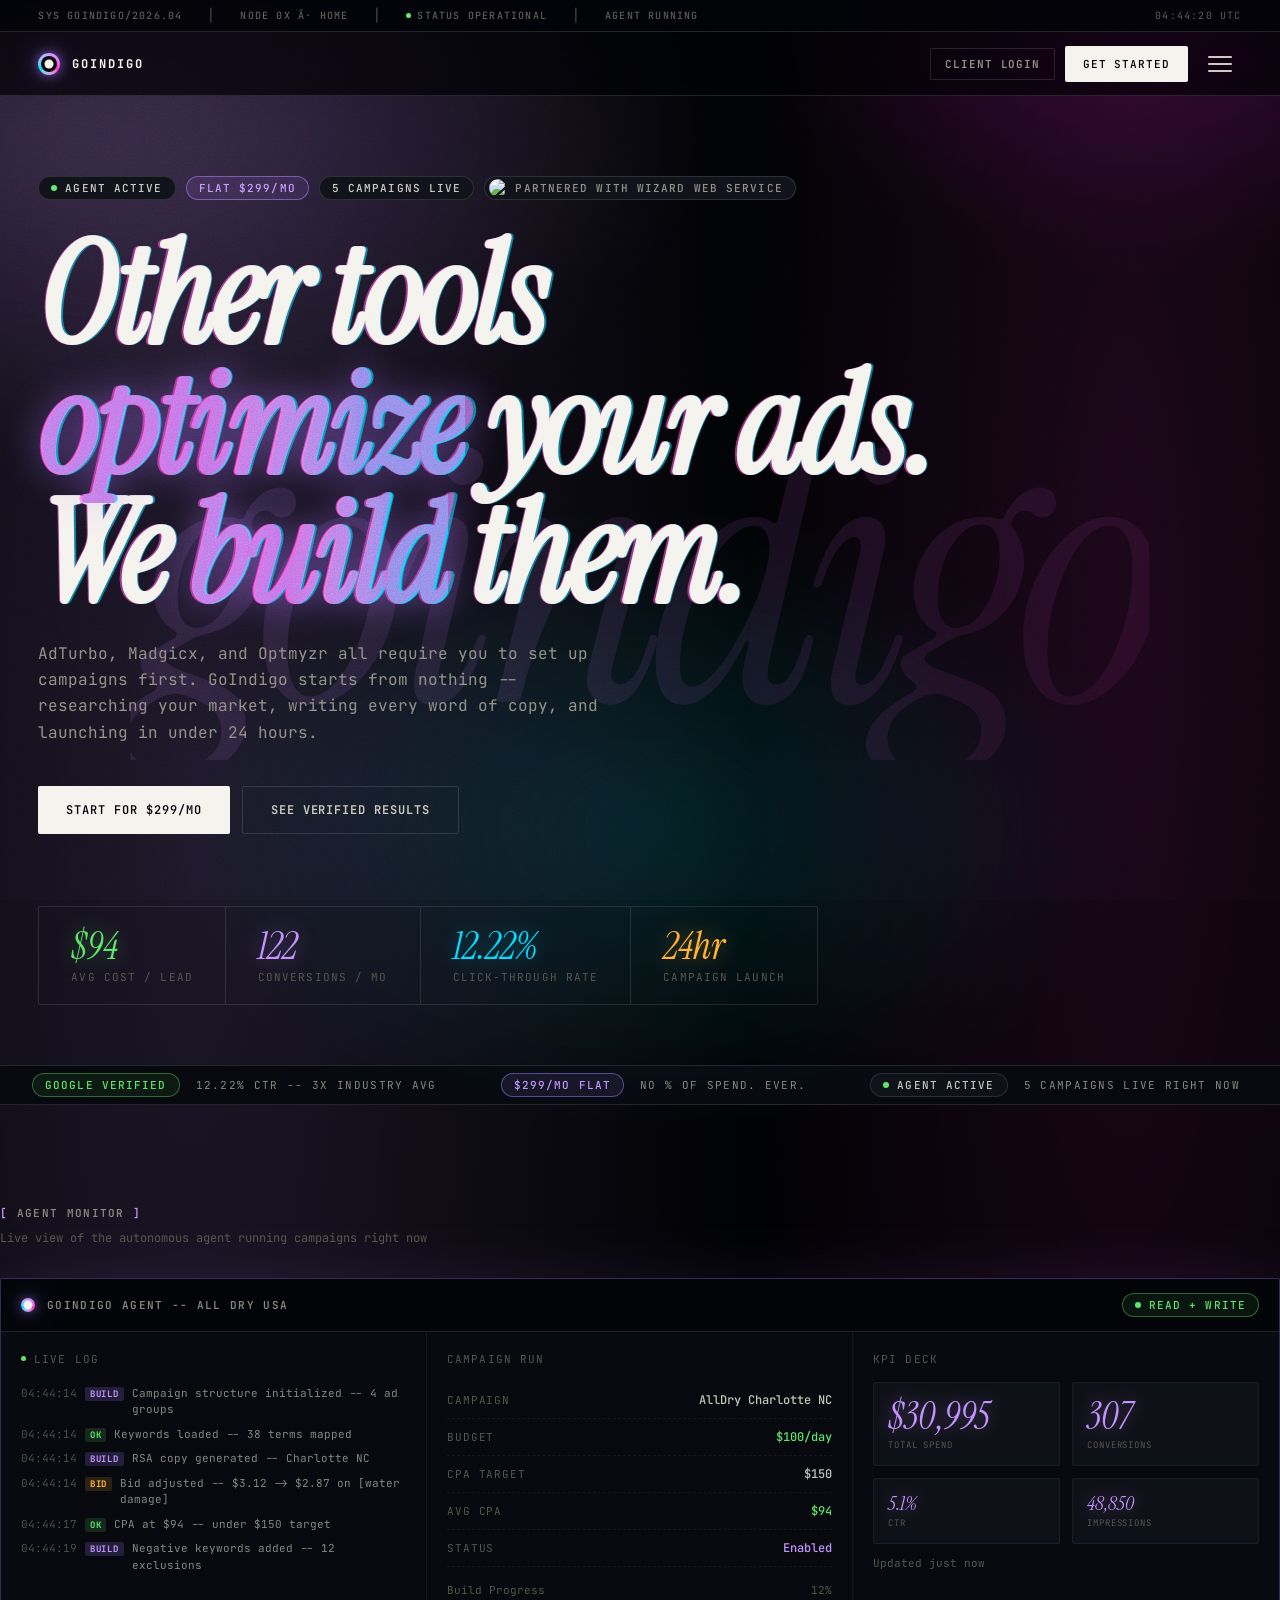
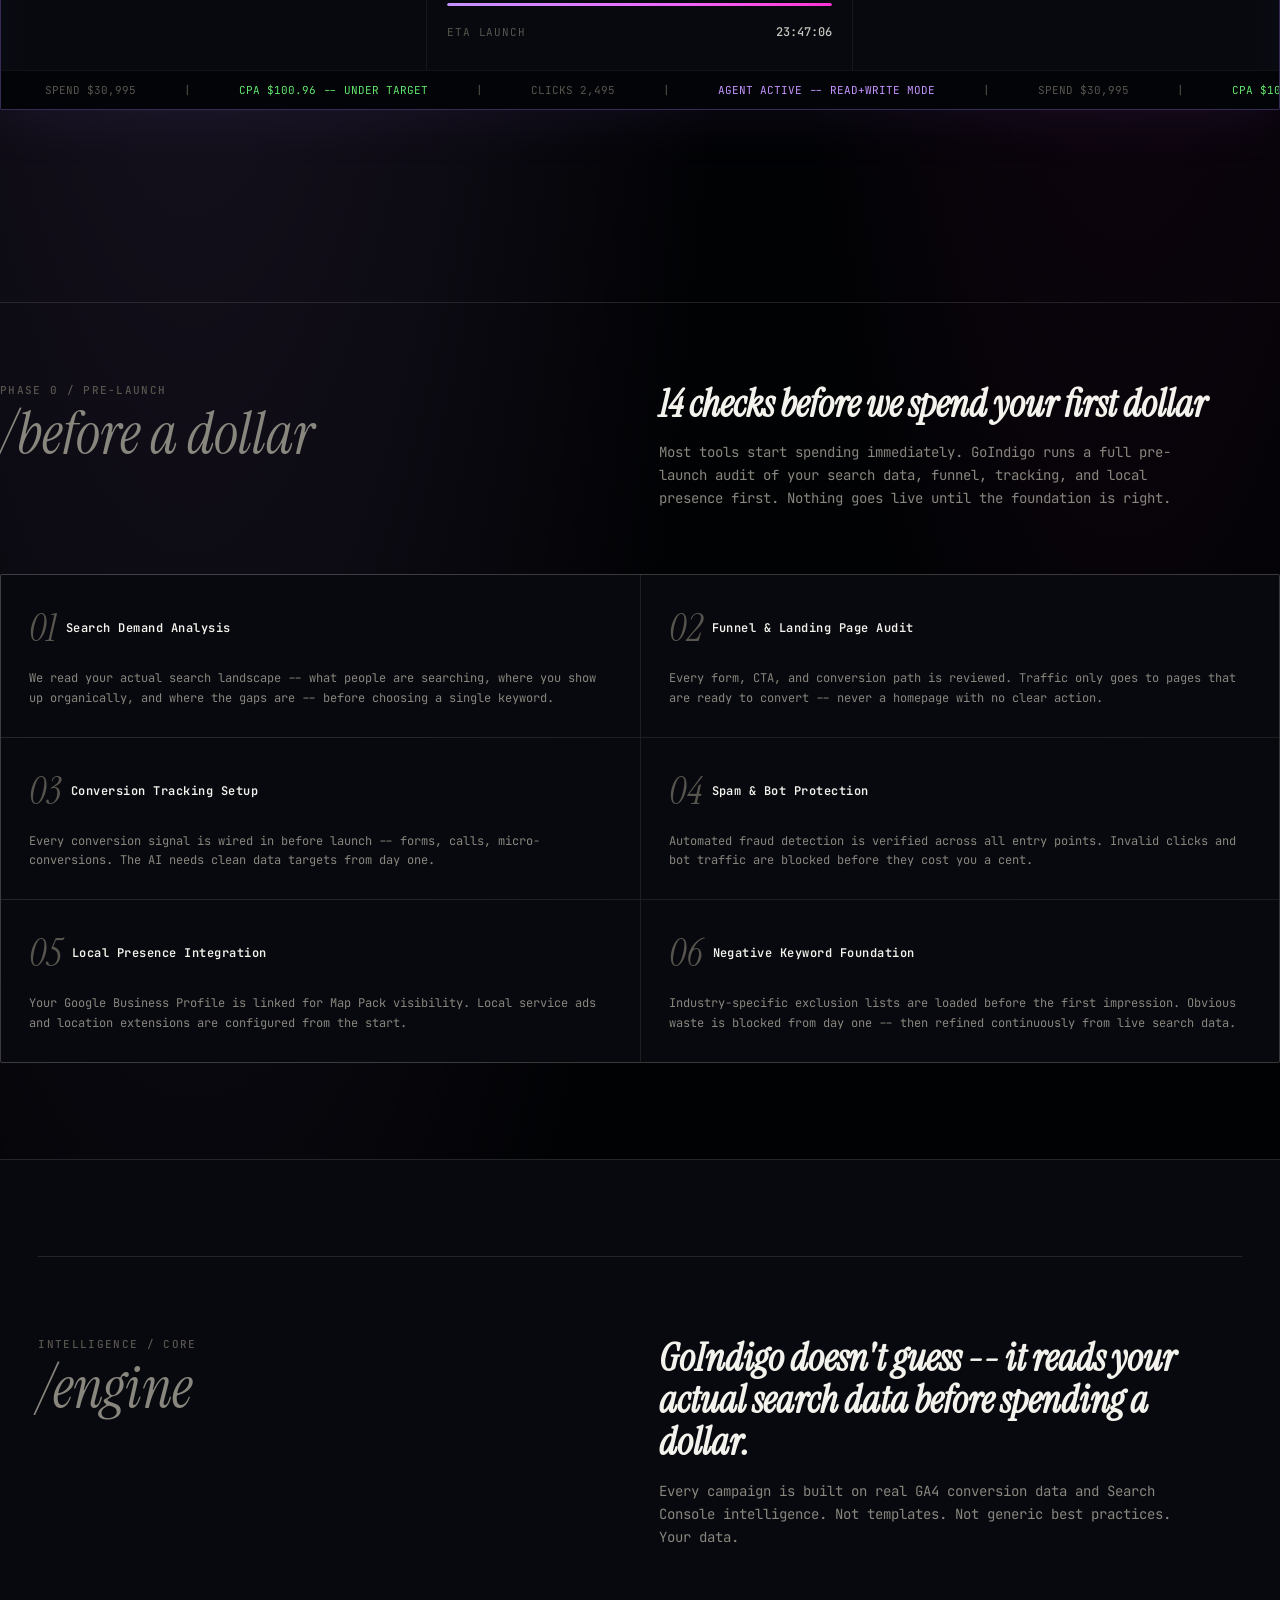
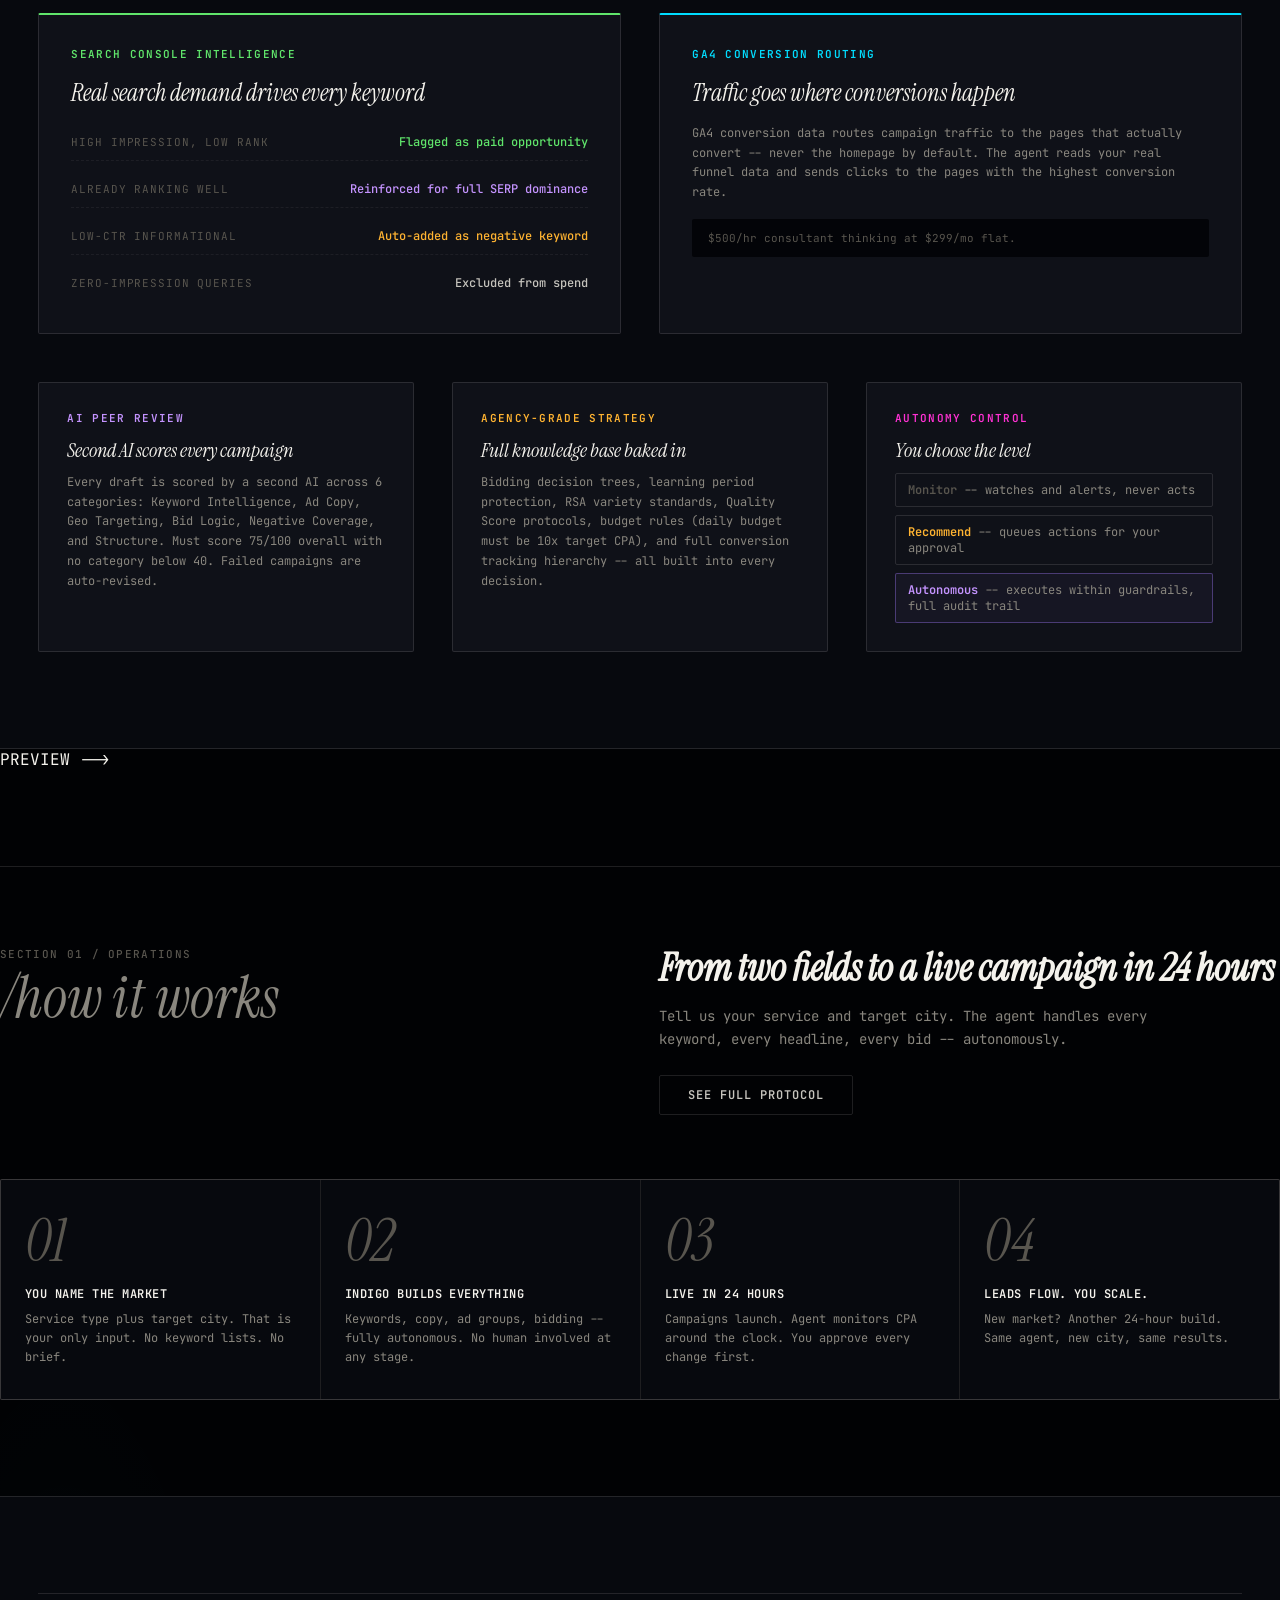
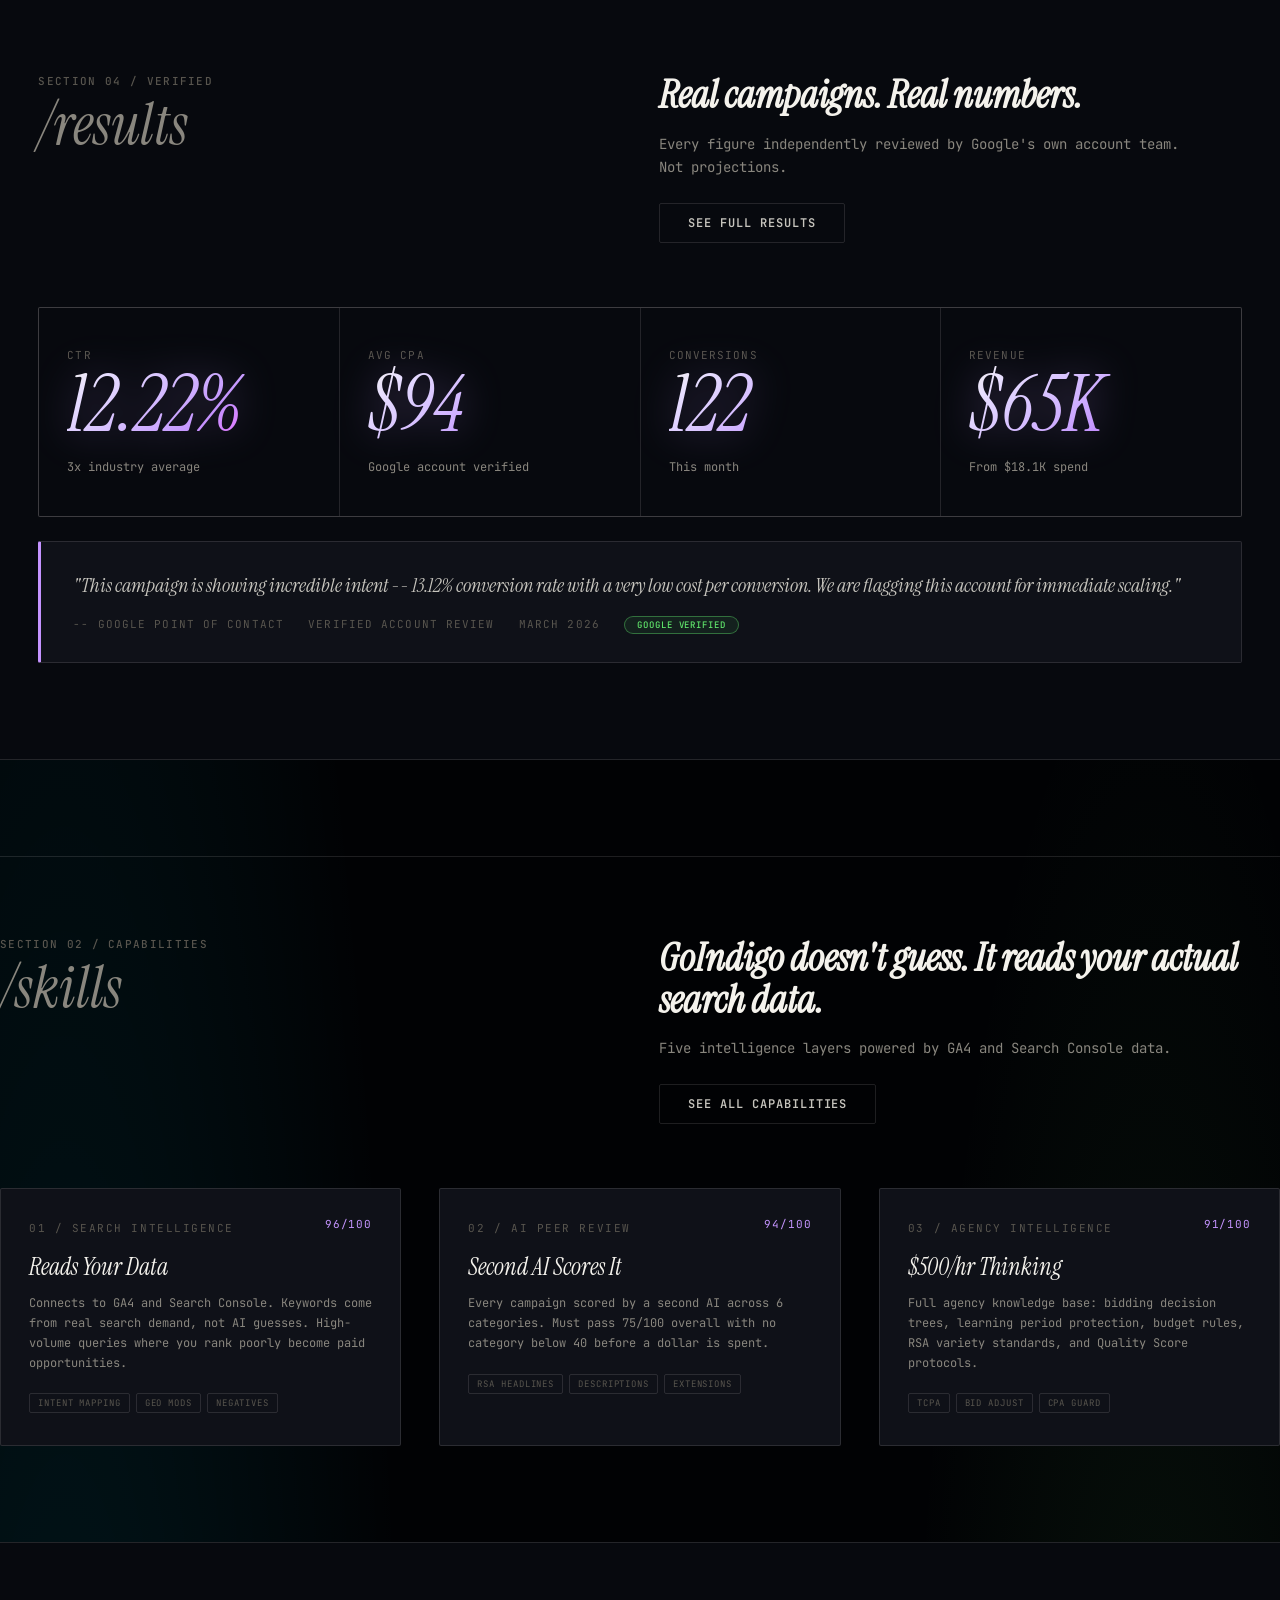
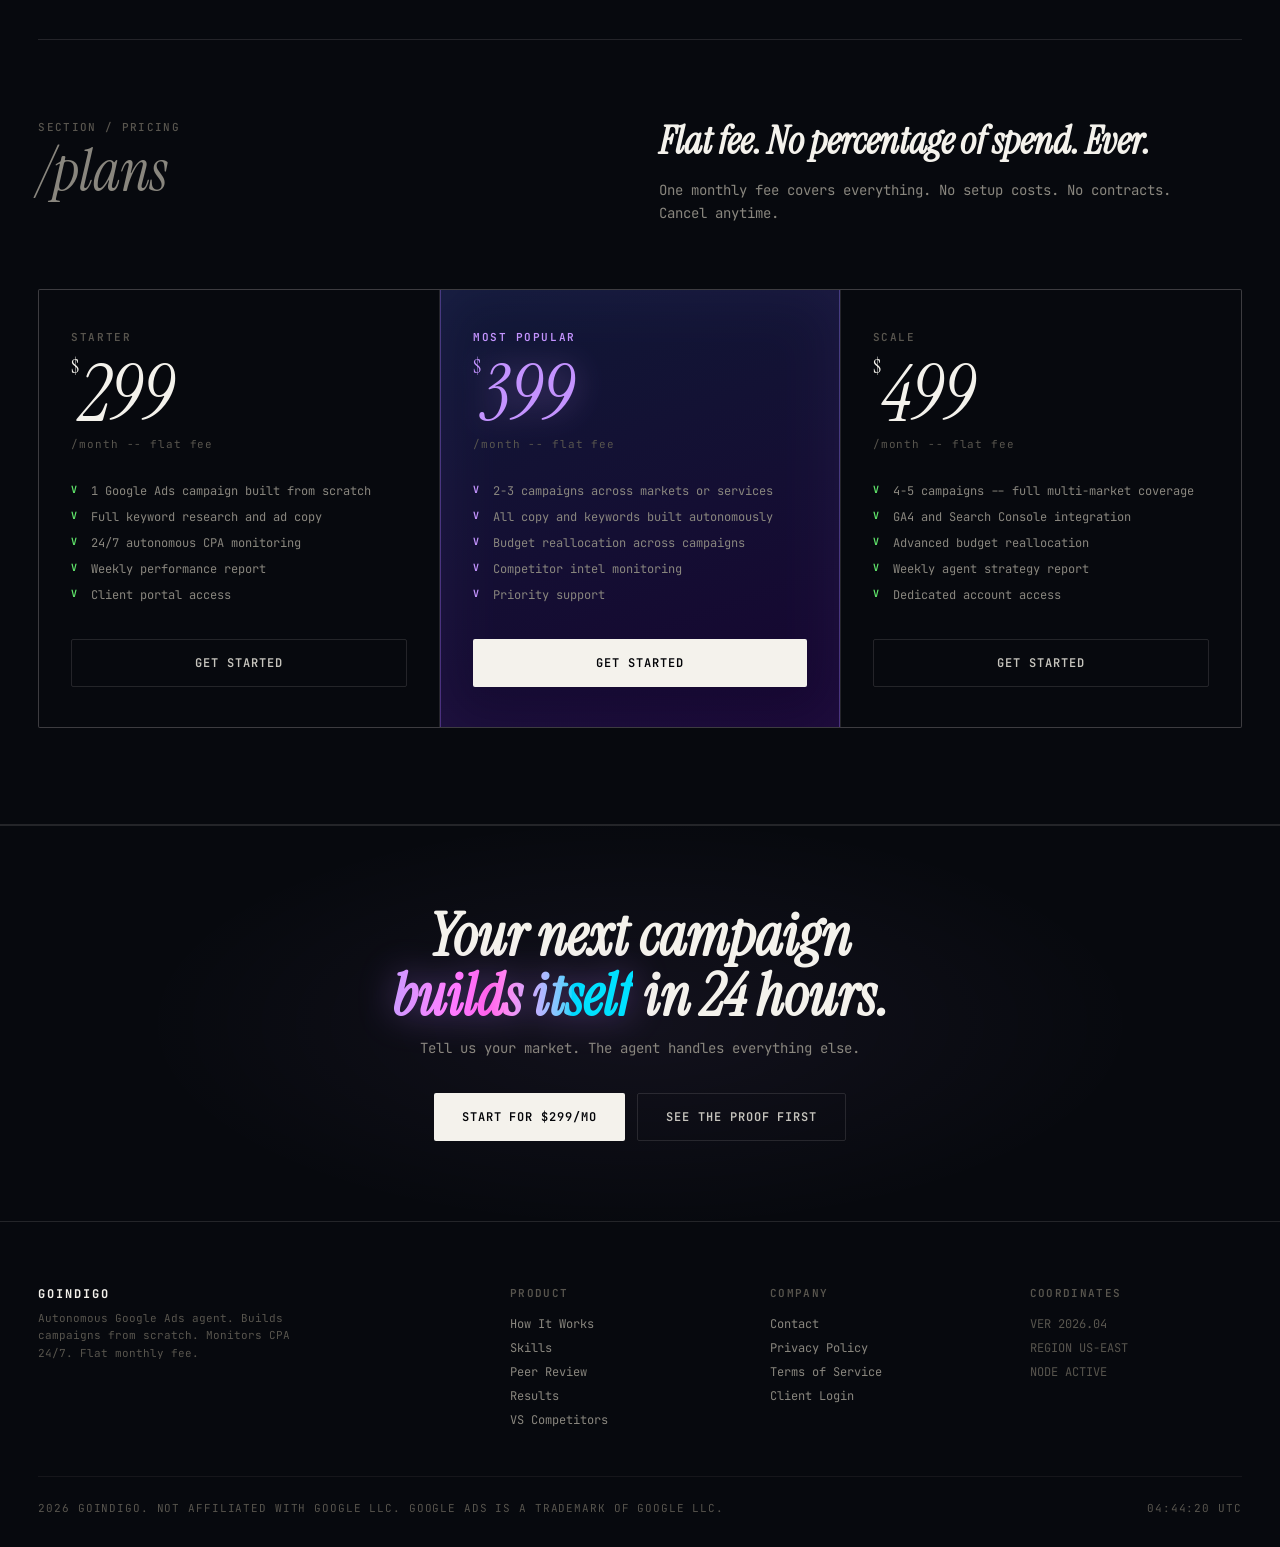
==== commit 8f0f606f: "Add Before We Spend a Dollar section" ====
--- a/index.html
+++ b/index.html
@@ -3,7 +3,7 @@
 <head>
 <meta charset="UTF-8">
 <meta name="viewport" content="width=device-width, initial-scale=1.0">
-<title>GoIndigo ÃÂÃÂÃÂÃÂ¢ÃÂÃÂÃÂÃÂÃÂÃÂÃÂÃÂ Autonomous Google Ads Agent</title>
+<title>GoIndigo ÃÂÃÂÃÂÃÂÃÂÃÂÃÂÃÂ¢ÃÂÃÂÃÂÃÂÃÂÃÂÃÂÃÂÃÂÃÂÃÂÃÂÃÂÃÂÃÂÃÂ Autonomous Google Ads Agent</title>
 <meta name="description" content="AI that builds campaigns from scratch, launches in 24 hours, and monitors CPA around the clock. Flat $299/mo.">
 <link rel="preconnect" href="https://fonts.googleapis.com">
 <link rel="preconnect" href="https://fonts.gstatic.com" crossorigin>
@@ -144,6 +144,66 @@
 
 <!-- HOW IT WORKS
 
+<!-- BEFORE WE SPEND A DOLLAR -->
+<section class="section wrap">
+  <div class="s-head rv">
+    <div class="s-head__num">
+      <span class="label-upper">Phase 0 / Pre-Launch</span>
+      <span class="big serif italic-serif">/before a dollar</span>
+    </div>
+    <div class="s-head__title">
+      <h2>14 checks before we spend your first dollar</h2>
+      <p>Most tools start spending immediately. GoIndigo runs a full pre-launch audit of your search data, funnel, tracking, and local presence first. Nothing goes live until the foundation is right.</p>
+    </div>
+  </div>
+  <div class="grid-2" style="gap:1px;background:var(--ink-line);border:1px solid var(--ink-line);border-radius:var(--radius);overflow:hidden;">
+    <div class="rv" style="background:var(--ink-1);padding:28px;">
+      <div style="display:flex;align-items:center;gap:10px;margin-bottom:16px;">
+        <span style="font-family:var(--font-serif);font-style:italic;font-size:var(--t-3xl);color:var(--fg-3);">01</span>
+        <span style="font-size:var(--t-sm);font-weight:600;color:var(--fg-0);letter-spacing:0.04em;">Search Demand Analysis</span>
+      </div>
+      <p style="font-size:var(--t-sm);color:var(--fg-2);line-height:1.65;">We read your actual search landscape -- what people are searching, where you show up organically, and where the gaps are -- before choosing a single keyword.</p>
+    </div>
+    <div class="rv" style="background:var(--ink-1);padding:28px;">
+      <div style="display:flex;align-items:center;gap:10px;margin-bottom:16px;">
+        <span style="font-family:var(--font-serif);font-style:italic;font-size:var(--t-3xl);color:var(--fg-3);">02</span>
+        <span style="font-size:var(--t-sm);font-weight:600;color:var(--fg-0);letter-spacing:0.04em;">Funnel & Landing Page Audit</span>
+      </div>
+      <p style="font-size:var(--t-sm);color:var(--fg-2);line-height:1.65;">Every form, CTA, and conversion path is reviewed. Traffic only goes to pages that are ready to convert -- never a homepage with no clear action.</p>
+    </div>
+    <div class="rv" style="background:var(--ink-1);padding:28px;">
+      <div style="display:flex;align-items:center;gap:10px;margin-bottom:16px;">
+        <span style="font-family:var(--font-serif);font-style:italic;font-size:var(--t-3xl);color:var(--fg-3);">03</span>
+        <span style="font-size:var(--t-sm);font-weight:600;color:var(--fg-0);letter-spacing:0.04em;">Conversion Tracking Setup</span>
+      </div>
+      <p style="font-size:var(--t-sm);color:var(--fg-2);line-height:1.65;">Every conversion signal is wired in before launch -- forms, calls, micro-conversions. The AI needs clean data targets from day one.</p>
+    </div>
+    <div class="rv" style="background:var(--ink-1);padding:28px;">
+      <div style="display:flex;align-items:center;gap:10px;margin-bottom:16px;">
+        <span style="font-family:var(--font-serif);font-style:italic;font-size:var(--t-3xl);color:var(--fg-3);">04</span>
+        <span style="font-size:var(--t-sm);font-weight:600;color:var(--fg-0);letter-spacing:0.04em;">Spam & Bot Protection</span>
+      </div>
+      <p style="font-size:var(--t-sm);color:var(--fg-2);line-height:1.65;">Automated fraud detection is verified across all entry points. Invalid clicks and bot traffic are blocked before they cost you a cent.</p>
+    </div>
+    <div class="rv" style="background:var(--ink-1);padding:28px;">
+      <div style="display:flex;align-items:center;gap:10px;margin-bottom:16px;">
+        <span style="font-family:var(--font-serif);font-style:italic;font-size:var(--t-3xl);color:var(--fg-3);">05</span>
+        <span style="font-size:var(--t-sm);font-weight:600;color:var(--fg-0);letter-spacing:0.04em;">Local Presence Integration</span>
+      </div>
+      <p style="font-size:var(--t-sm);color:var(--fg-2);line-height:1.65;">Your Google Business Profile is linked for Map Pack visibility. Local service ads and location extensions are configured from the start.</p>
+    </div>
+    <div class="rv" style="background:var(--ink-1);padding:28px;">
+      <div style="display:flex;align-items:center;gap:10px;margin-bottom:16px;">
+        <span style="font-family:var(--font-serif);font-style:italic;font-size:var(--t-3xl);color:var(--fg-3);">06</span>
+        <span style="font-size:var(--t-sm);font-weight:600;color:var(--fg-0);letter-spacing:0.04em;">Negative Keyword Foundation</span>
+      </div>
+      <p style="font-size:var(--t-sm);color:var(--fg-2);line-height:1.65;">Industry-specific exclusion lists are loaded before the first impression. Obvious waste is blocked from day one -- then refined continuously from live search data.</p>
+    </div>
+  </div>
+</section>
+
+
+
 <!-- INTELLIGENCE ENGINE -->
 <section class="section" style="background:var(--ink-1);border-top:1px solid var(--ink-line);border-bottom:1px solid var(--ink-line);">
   <div class="wrap">
@@ -390,7 +450,7 @@
 
 <script src="assets/shell.js"></script>
 <script>
-/* ÃÂÃÂÃÂÃÂ¢ÃÂÃÂÃÂÃÂÃÂÃÂÃÂÃÂÃÂÃÂÃÂÃÂ¢ÃÂÃÂÃÂÃÂÃÂÃÂÃÂÃÂ AGENT MONITOR LIVE LOG ÃÂÃÂÃÂÃÂ¢ÃÂÃÂÃÂÃÂÃÂÃÂÃÂÃÂÃÂÃÂÃÂÃÂ¢ÃÂÃÂÃÂÃÂÃÂÃÂÃÂÃÂ */
+/* ÃÂÃÂÃÂÃÂÃÂÃÂÃÂÃÂ¢ÃÂÃÂÃÂÃÂÃÂÃÂÃÂÃÂÃÂÃÂÃÂÃÂÃÂÃÂÃÂÃÂÃÂÃÂÃÂÃÂÃÂÃÂÃÂÃÂ¢ÃÂÃÂÃÂÃÂÃÂÃÂÃÂÃÂÃÂÃÂÃÂÃÂÃÂÃÂÃÂÃÂ AGENT MONITOR LIVE LOG ÃÂÃÂÃÂÃÂÃÂÃÂÃÂÃÂ¢ÃÂÃÂÃÂÃÂÃÂÃÂÃÂÃÂÃÂÃÂÃÂÃÂÃÂÃÂÃÂÃÂÃÂÃÂÃÂÃÂÃÂÃÂÃÂÃÂ¢ÃÂÃÂÃÂÃÂÃÂÃÂÃÂÃÂÃÂÃÂÃÂÃÂÃÂÃÂÃÂÃÂ */
 (function() {
   const LOG_ENTRIES = [
     { type: 'build', msg: 'Campaign structure initialized -- 4 ad groups' },
@@ -447,7 +507,7 @@
   }, 60000);
 })();
 
-/* ÃÂÃÂÃÂÃÂ¢ÃÂÃÂÃÂÃÂÃÂÃÂÃÂÃÂÃÂÃÂÃÂÃÂ¢ÃÂÃÂÃÂÃÂÃÂÃÂÃÂÃÂ COUNT UP ANIMATION ÃÂÃÂÃÂÃÂ¢ÃÂÃÂÃÂÃÂÃÂÃÂÃÂÃÂÃÂÃÂÃÂÃÂ¢ÃÂÃÂÃÂÃÂÃÂÃÂÃÂÃÂ */
+/* ÃÂÃÂÃÂÃÂÃÂÃÂÃÂÃÂ¢ÃÂÃÂÃÂÃÂÃÂÃÂÃÂÃÂÃÂÃÂÃÂÃÂÃÂÃÂÃÂÃÂÃÂÃÂÃÂÃÂÃÂÃÂÃÂÃÂ¢ÃÂÃÂÃÂÃÂÃÂÃÂÃÂÃÂÃÂÃÂÃÂÃÂÃÂÃÂÃÂÃÂ COUNT UP ANIMATION ÃÂÃÂÃÂÃÂÃÂÃÂÃÂÃÂ¢ÃÂÃÂÃÂÃÂÃÂÃÂÃÂÃÂÃÂÃÂÃÂÃÂÃÂÃÂÃÂÃÂÃÂÃÂÃÂÃÂÃÂÃÂÃÂÃÂ¢ÃÂÃÂÃÂÃÂÃÂÃÂÃÂÃÂÃÂÃÂÃÂÃÂÃÂÃÂÃÂÃÂ */
 (function() {
   function easeOut(t) { return 1 - Math.pow(1 - t, 3); }
   function animateCount(el) {
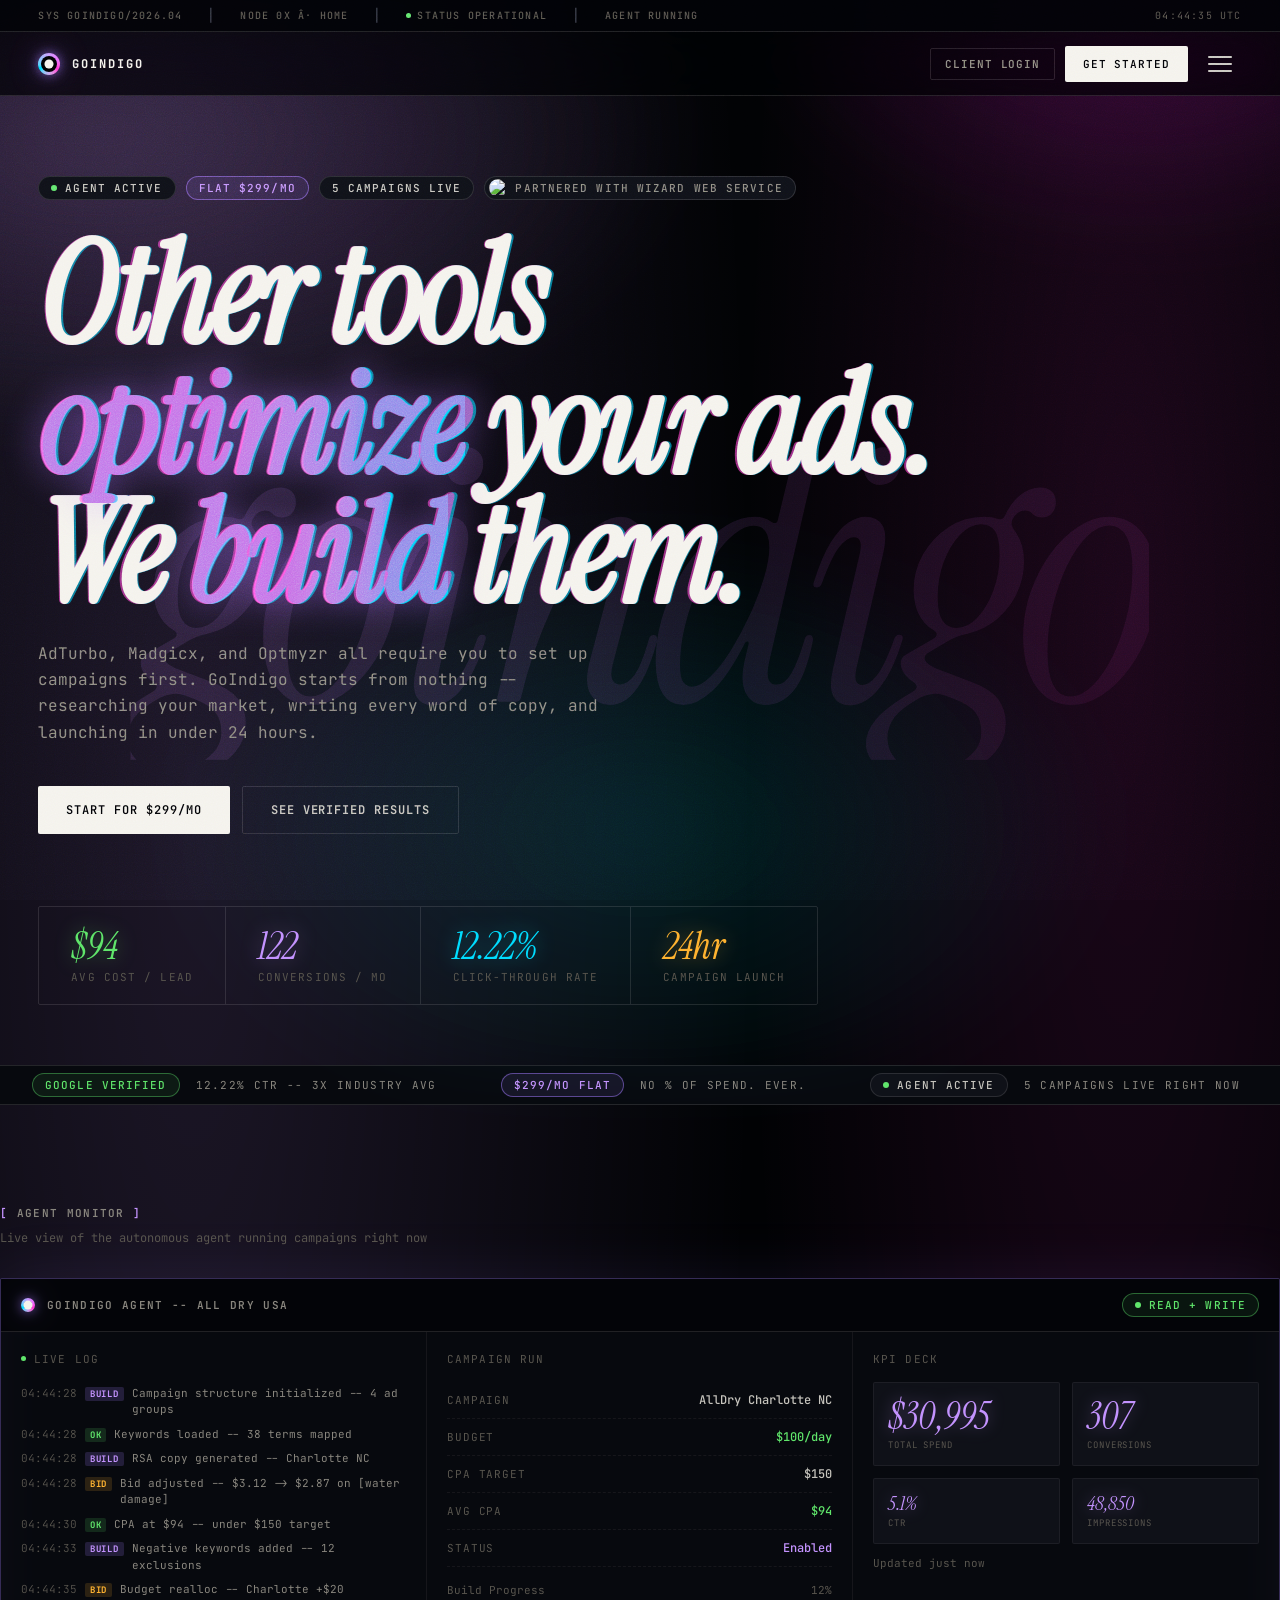
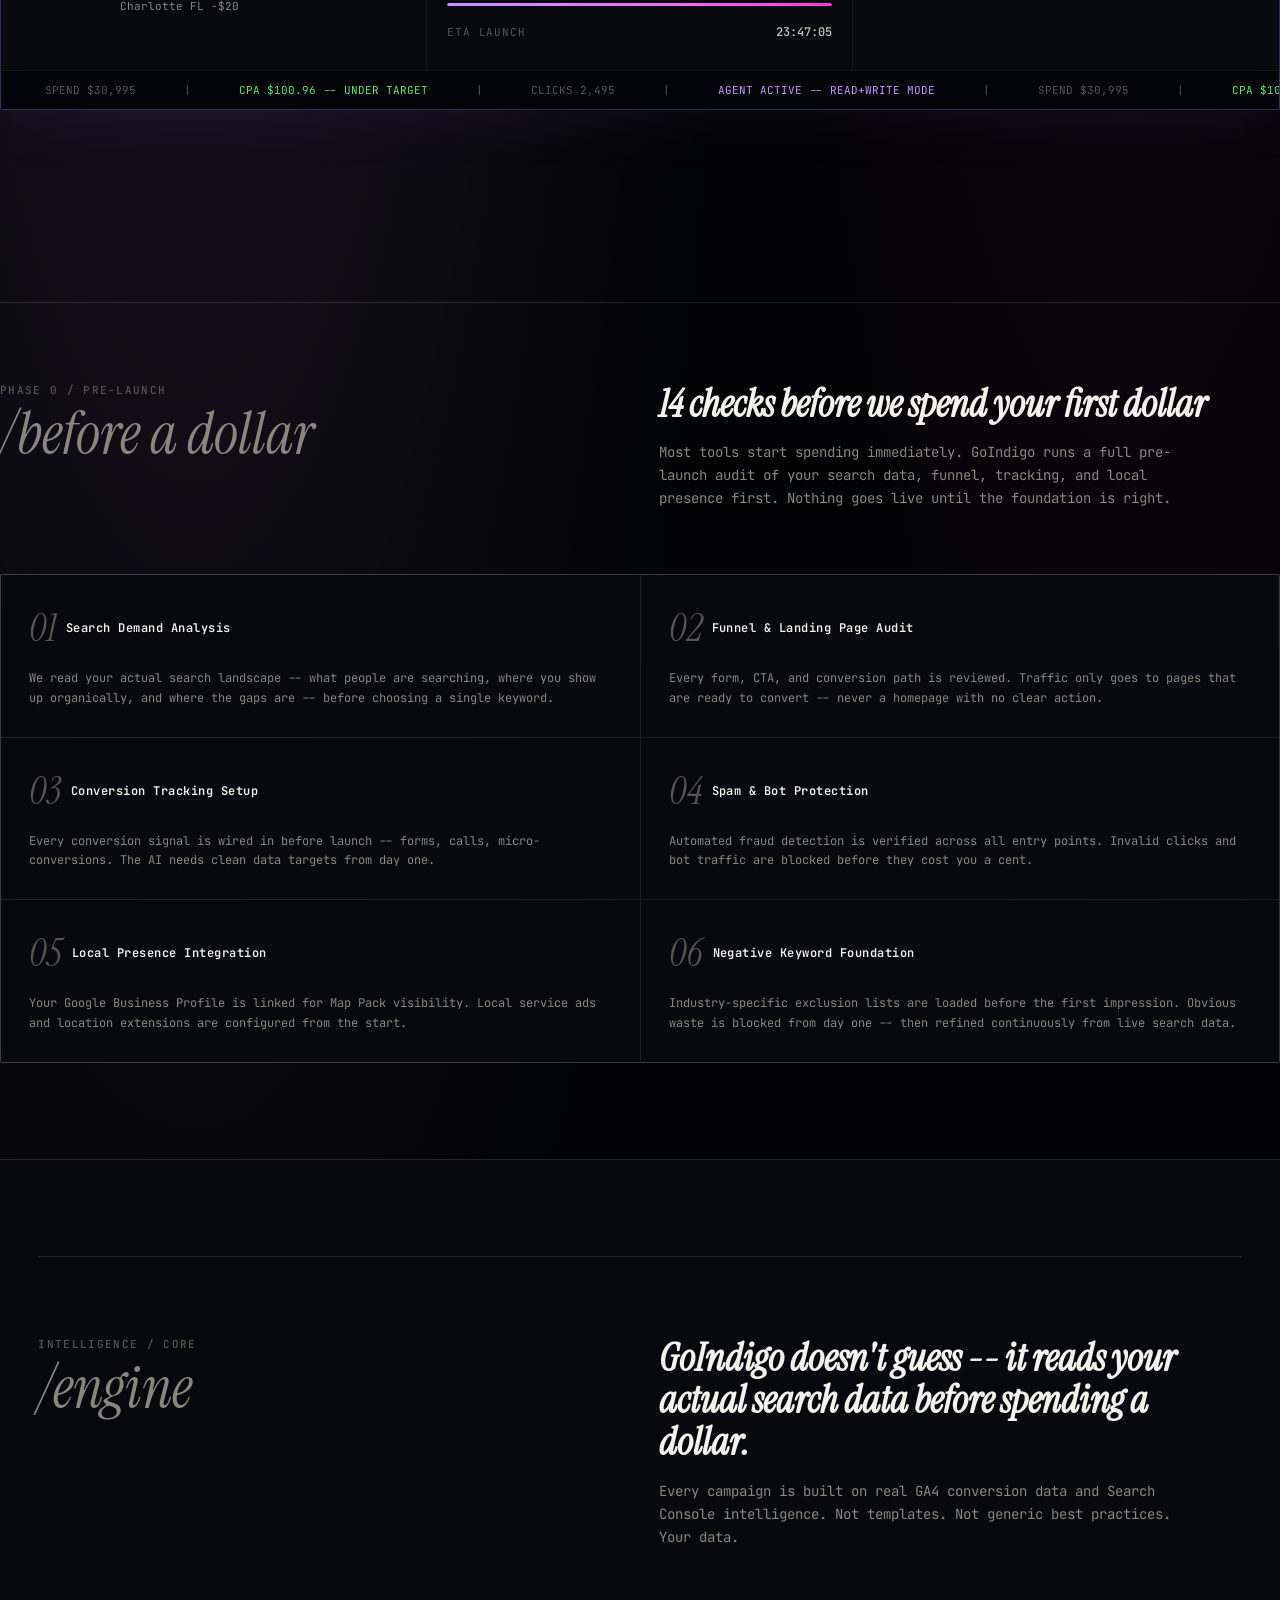
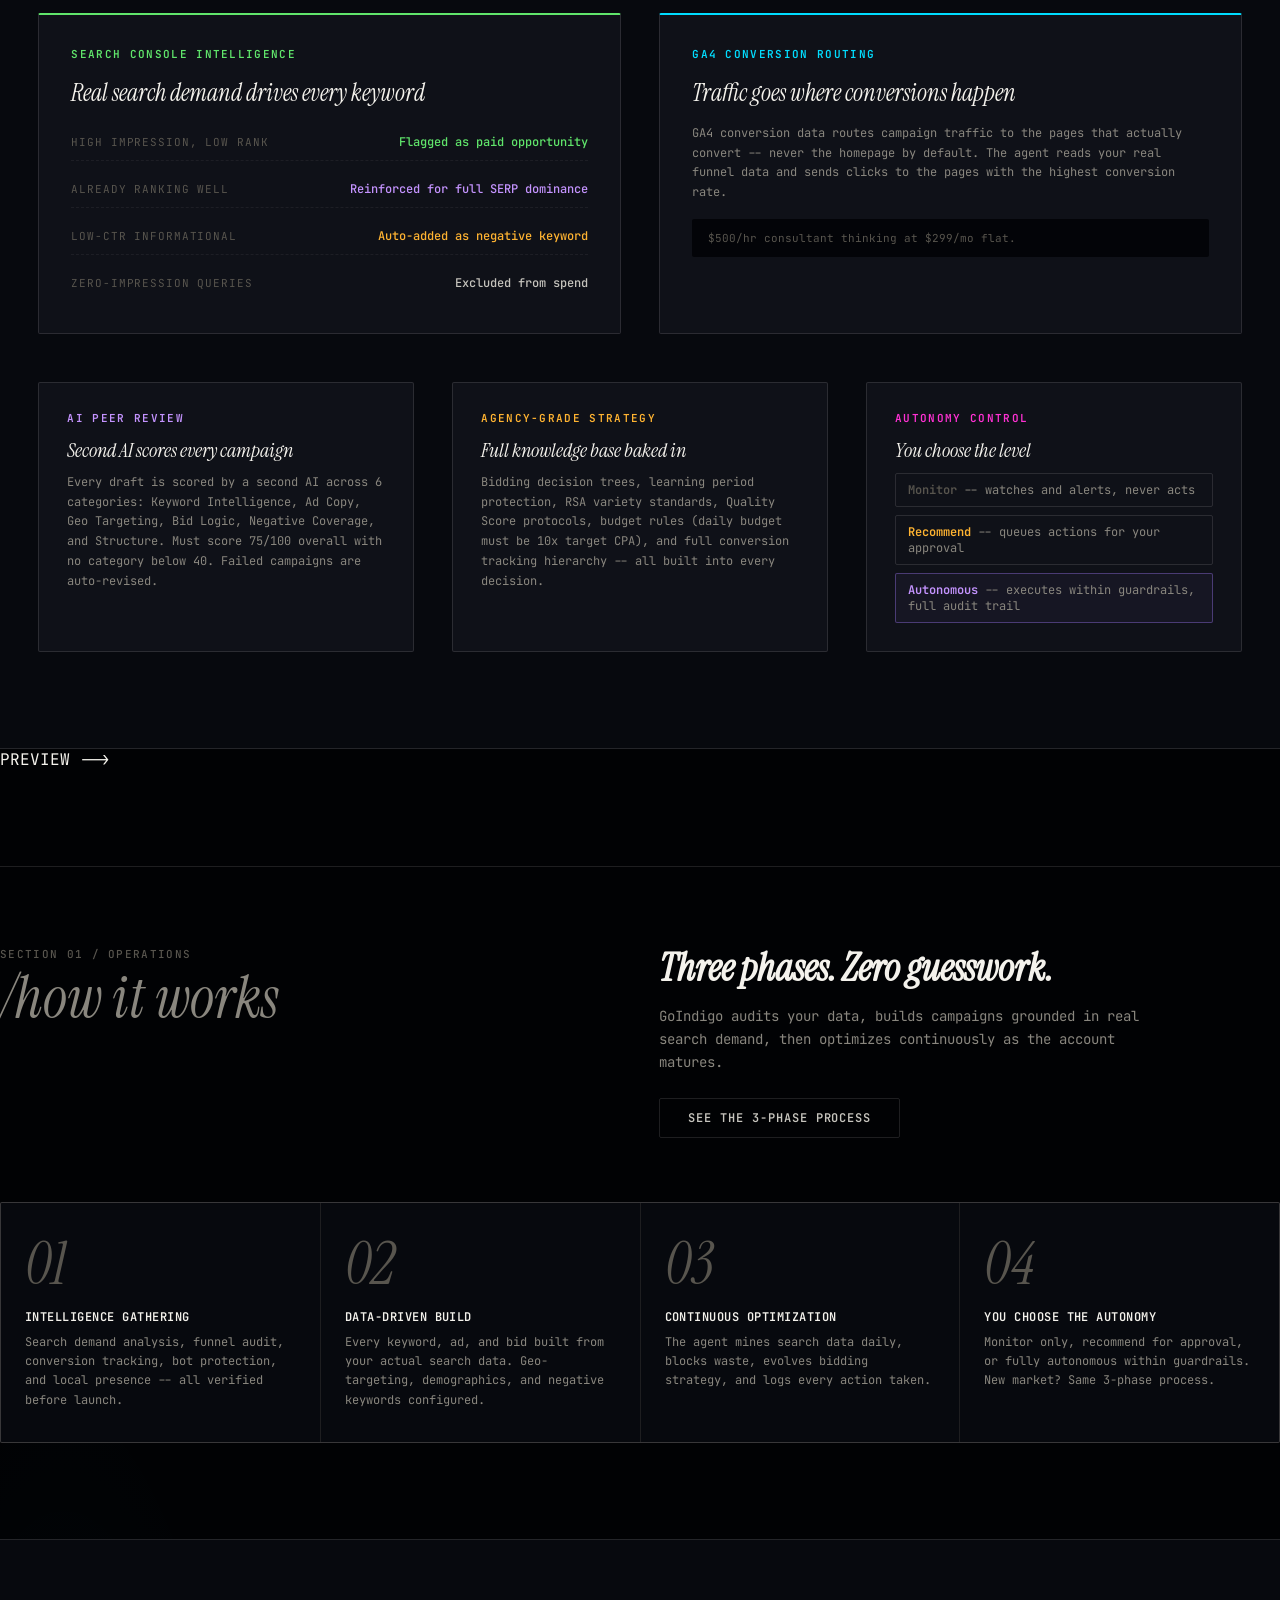
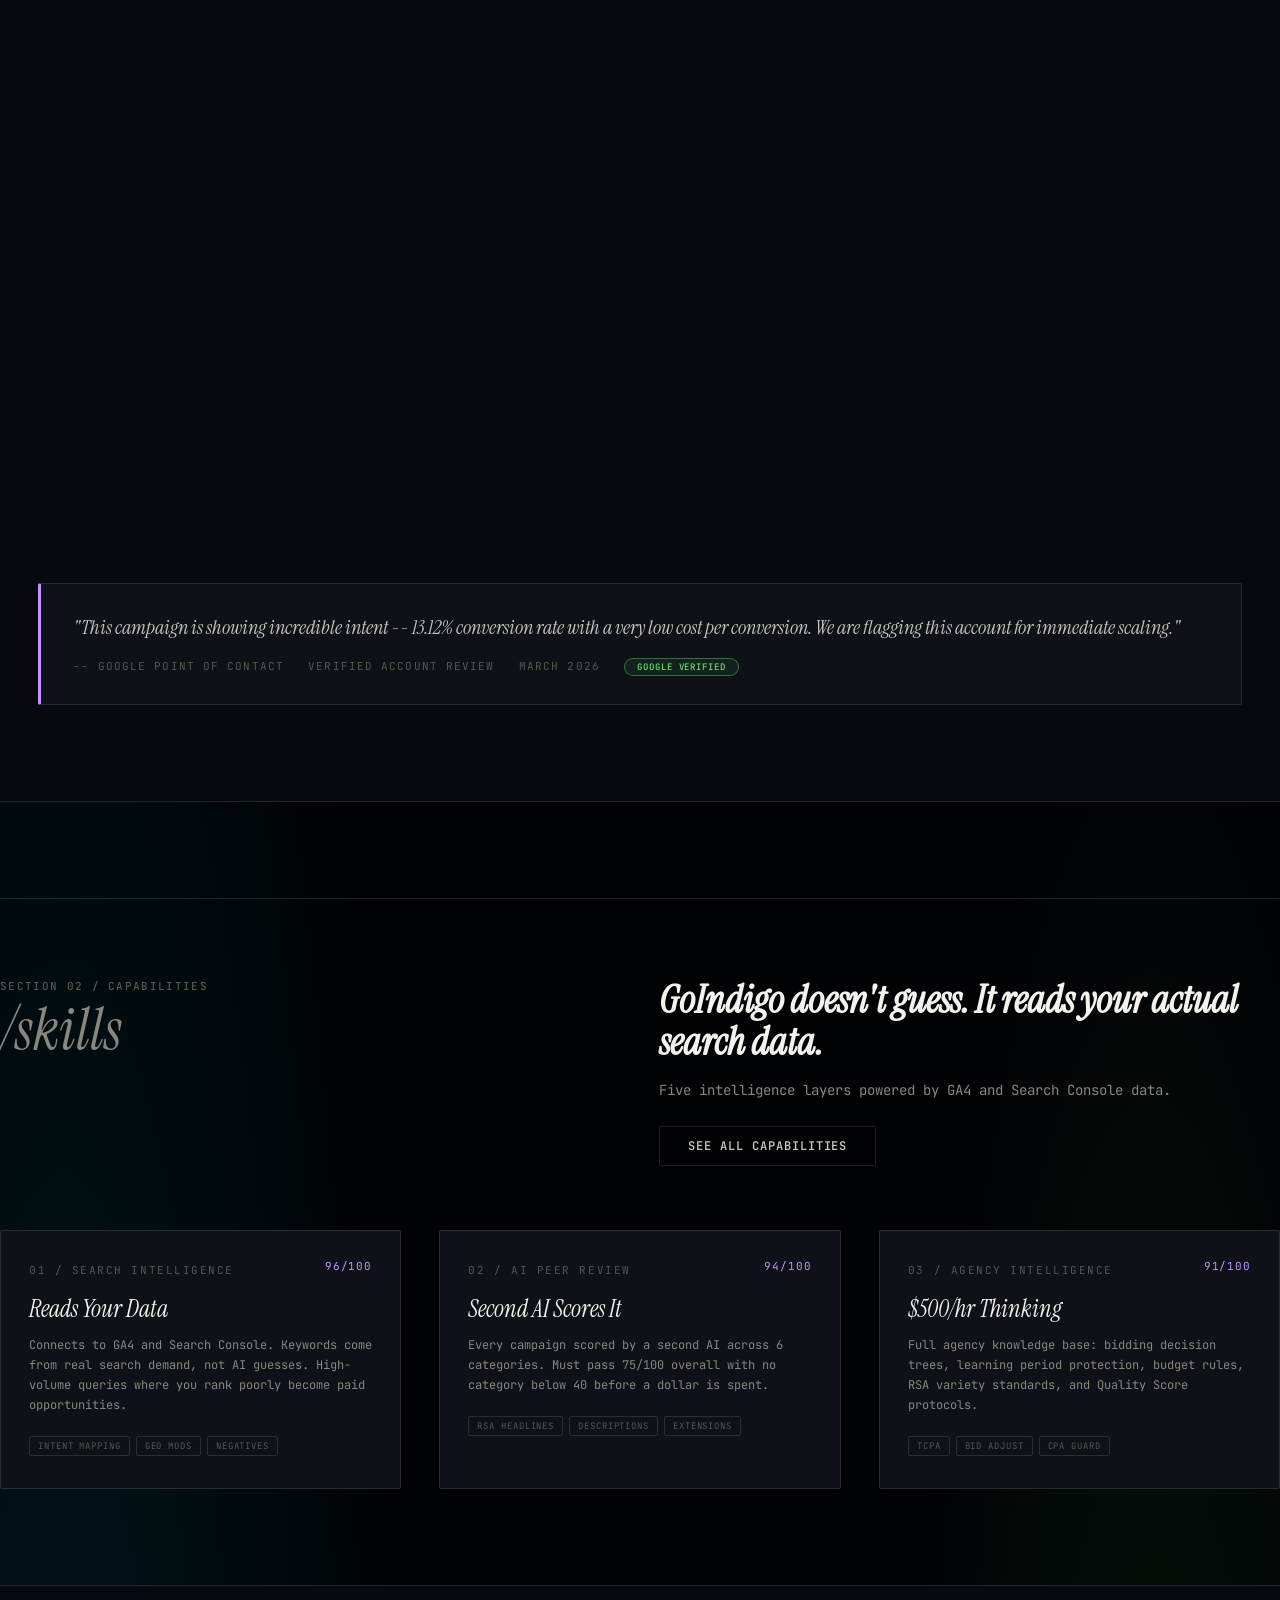
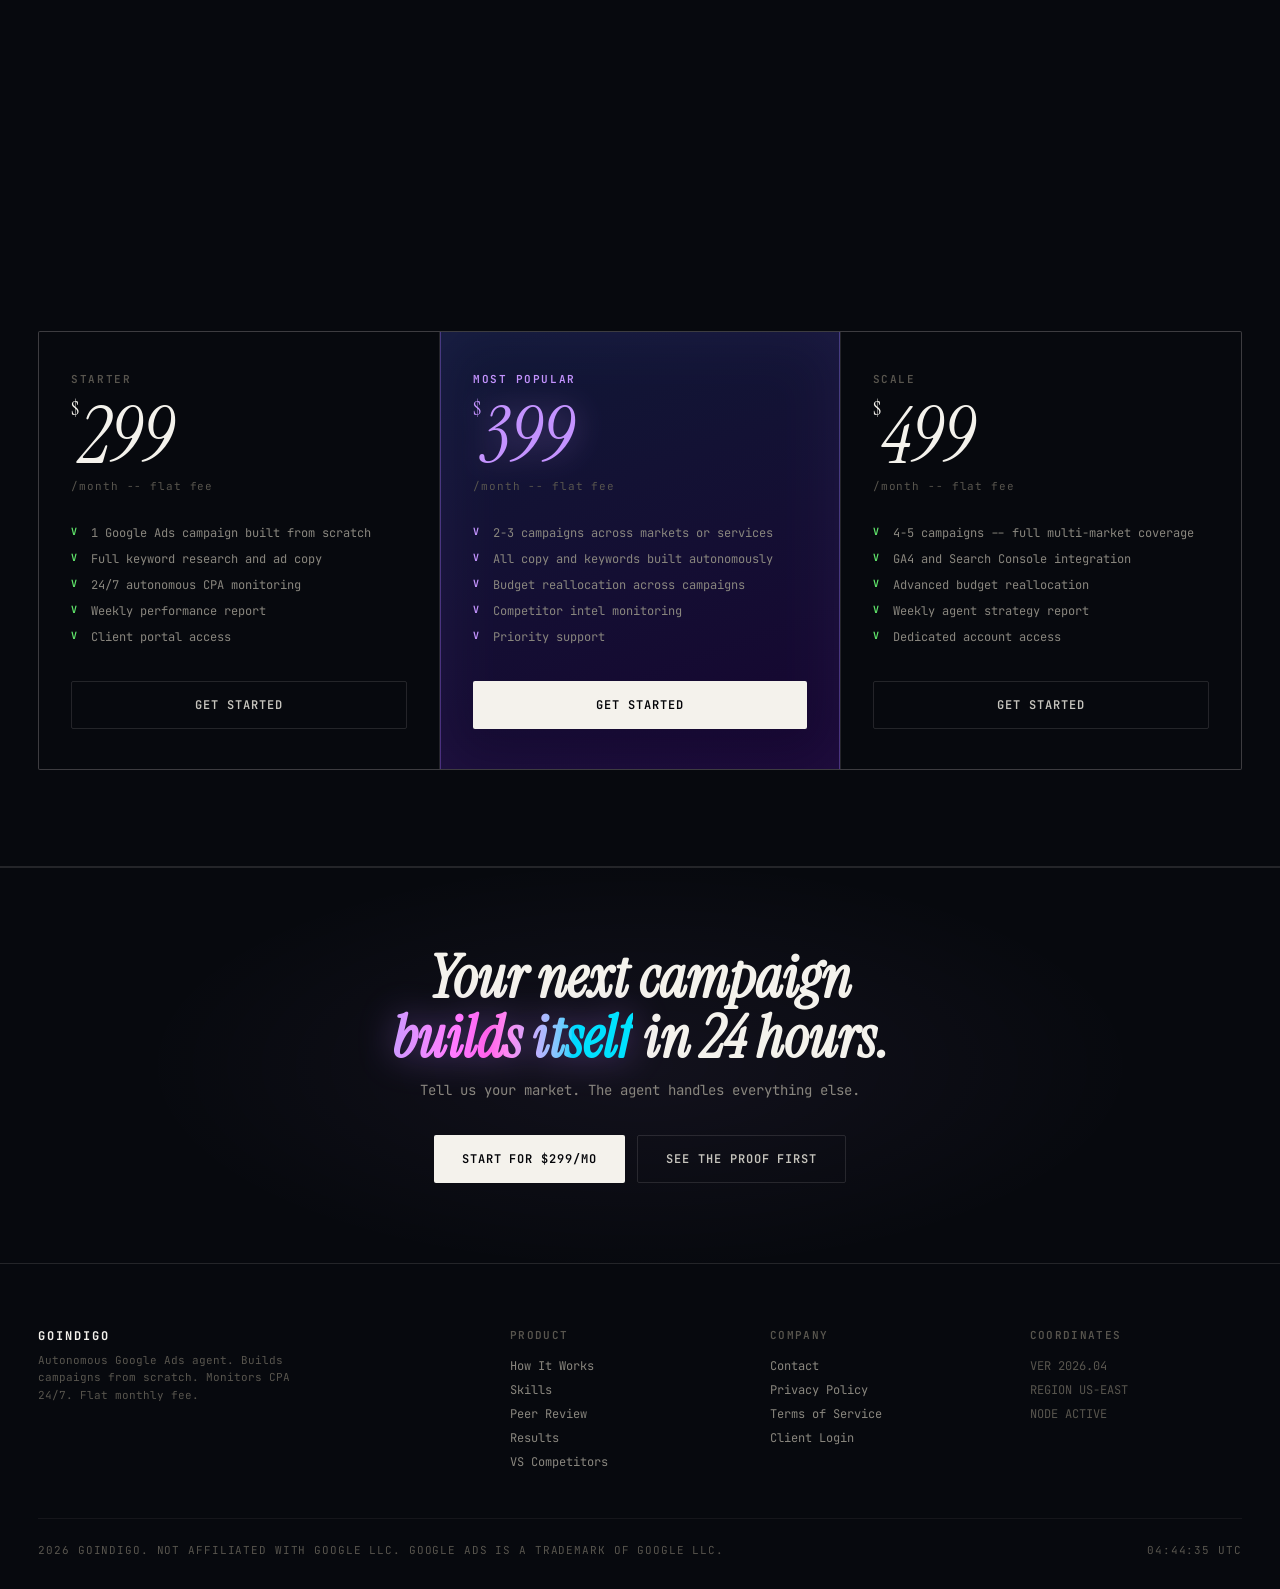
==== commit 258ef9bf: "Update homepage How It Works preview to 3-phase" ====
--- a/index.html
+++ b/index.html
@@ -3,7 +3,7 @@
 <head>
 <meta charset="UTF-8">
 <meta name="viewport" content="width=device-width, initial-scale=1.0">
-<title>GoIndigo ÃÂÃÂÃÂÃÂÃÂÃÂÃÂÃÂ¢ÃÂÃÂÃÂÃÂÃÂÃÂÃÂÃÂÃÂÃÂÃÂÃÂÃÂÃÂÃÂÃÂ Autonomous Google Ads Agent</title>
+<title>GoIndigo ÃÂÃÂÃÂÃÂÃÂÃÂÃÂÃÂÃÂÃÂÃÂÃÂÃÂÃÂÃÂÃÂ¢ÃÂÃÂÃÂÃÂÃÂÃÂÃÂÃÂÃÂÃÂÃÂÃÂÃÂÃÂÃÂÃÂÃÂÃÂÃÂÃÂÃÂÃÂÃÂÃÂÃÂÃÂÃÂÃÂÃÂÃÂÃÂÃÂ Autonomous Google Ads Agent</title>
 <meta name="description" content="AI that builds campaigns from scratch, launches in 24 hours, and monitors CPA around the clock. Flat $299/mo.">
 <link rel="preconnect" href="https://fonts.googleapis.com">
 <link rel="preconnect" href="https://fonts.gstatic.com" crossorigin>
@@ -267,31 +267,31 @@
       <span class="big serif italic-serif">/how it works</span>
     </div>
     <div class="s-head__title">
-      <h2>From two fields to a live campaign in 24 hours</h2>
-      <p>Tell us your service and target city. The agent handles every keyword, every headline, every bid -- autonomously.</p>
-      <a href="how-it-works.html" class="btn btn-ghost" style="margin-top:24px;height:40px;"><span>See Full Protocol</span></a>
+      <h2>Three phases. Zero guesswork.</h2>
+      <p>GoIndigo audits your data, builds campaigns grounded in real search demand, then optimizes continuously as the account matures.</p>
+      <a href="how-it-works.html" class="btn btn-ghost" style="margin-top:24px;height:40px;"><span>See the 3-Phase Process</span></a>
     </div>
   </div>
   <div class="grid-4" style="gap:1px;background:var(--ink-line);border:1px solid var(--ink-line);border-radius:var(--radius);overflow:hidden;margin-top:0;">
     <div class="rv" style="background:var(--ink-1);padding:32px 24px;">
       <div style="font-family:var(--font-serif);font-style:italic;font-size:var(--t-4xl);color:var(--fg-3);line-height:1;margin-bottom:16px;">01</div>
-      <div style="font-size:var(--t-md);font-weight:600;color:var(--fg-0);margin-bottom:8px;letter-spacing:0.04em;text-transform:uppercase;font-size:var(--t-sm);">You Name the Market</div>
-      <p style="font-size:var(--t-sm);color:var(--fg-2);line-height:1.6;">Service type plus target city. That is your only input. No keyword lists. No brief.</p>
+      <div style="font-size:var(--t-md);font-weight:600;color:var(--fg-0);margin-bottom:8px;letter-spacing:0.04em;text-transform:uppercase;font-size:var(--t-sm);">Intelligence Gathering</div>
+      <p style="font-size:var(--t-sm);color:var(--fg-2);line-height:1.6;">Search demand analysis, funnel audit, conversion tracking, bot protection, and local presence -- all verified before launch.</p>
     </div>
     <div class="rv" style="background:var(--ink-1);padding:32px 24px;animation-delay:0.07s;">
       <div style="font-family:var(--font-serif);font-style:italic;font-size:var(--t-4xl);color:var(--fg-3);line-height:1;margin-bottom:16px;">02</div>
-      <div style="font-size:var(--t-sm);font-weight:600;color:var(--fg-0);margin-bottom:8px;letter-spacing:0.04em;text-transform:uppercase;">Indigo Builds Everything</div>
-      <p style="font-size:var(--t-sm);color:var(--fg-2);line-height:1.6;">Keywords, copy, ad groups, bidding -- fully autonomous. No human involved at any stage.</p>
+      <div style="font-size:var(--t-sm);font-weight:600;color:var(--fg-0);margin-bottom:8px;letter-spacing:0.04em;text-transform:uppercase;">Data-Driven Build</div>
+      <p style="font-size:var(--t-sm);color:var(--fg-2);line-height:1.6;">Every keyword, ad, and bid built from your actual search data. Geo-targeting, demographics, and negative keywords configured.</p>
     </div>
     <div class="rv" style="background:var(--ink-1);padding:32px 24px;animation-delay:0.14s;">
       <div style="font-family:var(--font-serif);font-style:italic;font-size:var(--t-4xl);color:var(--fg-3);line-height:1;margin-bottom:16px;">03</div>
-      <div style="font-size:var(--t-sm);font-weight:600;color:var(--fg-0);margin-bottom:8px;letter-spacing:0.04em;text-transform:uppercase;">Live in 24 Hours</div>
-      <p style="font-size:var(--t-sm);color:var(--fg-2);line-height:1.6;">Campaigns launch. Agent monitors CPA around the clock. You approve every change first.</p>
+      <div style="font-size:var(--t-sm);font-weight:600;color:var(--fg-0);margin-bottom:8px;letter-spacing:0.04em;text-transform:uppercase;">Continuous Optimization</div>
+      <p style="font-size:var(--t-sm);color:var(--fg-2);line-height:1.6;">The agent mines search data daily, blocks waste, evolves bidding strategy, and logs every action taken.</p>
     </div>
     <div class="rv" style="background:var(--ink-1);padding:32px 24px;animation-delay:0.21s;">
       <div style="font-family:var(--font-serif);font-style:italic;font-size:var(--t-4xl);color:var(--fg-3);line-height:1;margin-bottom:16px;">04</div>
-      <div style="font-size:var(--t-sm);font-weight:600;color:var(--fg-0);margin-bottom:8px;letter-spacing:0.04em;text-transform:uppercase;">Leads Flow. You Scale.</div>
-      <p style="font-size:var(--t-sm);color:var(--fg-2);line-height:1.6;">New market? Another 24-hour build. Same agent, new city, same results.</p>
+      <div style="font-size:var(--t-sm);font-weight:600;color:var(--fg-0);margin-bottom:8px;letter-spacing:0.04em;text-transform:uppercase;">You Choose the Autonomy</div>
+      <p style="font-size:var(--t-sm);color:var(--fg-2);line-height:1.6;">Monitor only, recommend for approval, or fully autonomous within guardrails. New market? Same 3-phase process.</p>
     </div>
   </div>
 </section>
@@ -450,7 +450,7 @@
 
 <script src="assets/shell.js"></script>
 <script>
-/* ÃÂÃÂÃÂÃÂÃÂÃÂÃÂÃÂ¢ÃÂÃÂÃÂÃÂÃÂÃÂÃÂÃÂÃÂÃÂÃÂÃÂÃÂÃÂÃÂÃÂÃÂÃÂÃÂÃÂÃÂÃÂÃÂÃÂ¢ÃÂÃÂÃÂÃÂÃÂÃÂÃÂÃÂÃÂÃÂÃÂÃÂÃÂÃÂÃÂÃÂ AGENT MONITOR LIVE LOG ÃÂÃÂÃÂÃÂÃÂÃÂÃÂÃÂ¢ÃÂÃÂÃÂÃÂÃÂÃÂÃÂÃÂÃÂÃÂÃÂÃÂÃÂÃÂÃÂÃÂÃÂÃÂÃÂÃÂÃÂÃÂÃÂÃÂ¢ÃÂÃÂÃÂÃÂÃÂÃÂÃÂÃÂÃÂÃÂÃÂÃÂÃÂÃÂÃÂÃÂ */
+/* ÃÂÃÂÃÂÃÂÃÂÃÂÃÂÃÂÃÂÃÂÃÂÃÂÃÂÃÂÃÂÃÂ¢ÃÂÃÂÃÂÃÂÃÂÃÂÃÂÃÂÃÂÃÂÃÂÃÂÃÂÃÂÃÂÃÂÃÂÃÂÃÂÃÂÃÂÃÂÃÂÃÂÃÂÃÂÃÂÃÂÃÂÃÂÃÂÃÂÃÂÃÂÃÂÃÂÃÂÃÂÃÂÃÂÃÂÃÂÃÂÃÂÃÂÃÂÃÂÃÂ¢ÃÂÃÂÃÂÃÂÃÂÃÂÃÂÃÂÃÂÃÂÃÂÃÂÃÂÃÂÃÂÃÂÃÂÃÂÃÂÃÂÃÂÃÂÃÂÃÂÃÂÃÂÃÂÃÂÃÂÃÂÃÂÃÂ AGENT MONITOR LIVE LOG ÃÂÃÂÃÂÃÂÃÂÃÂÃÂÃÂÃÂÃÂÃÂÃÂÃÂÃÂÃÂÃÂ¢ÃÂÃÂÃÂÃÂÃÂÃÂÃÂÃÂÃÂÃÂÃÂÃÂÃÂÃÂÃÂÃÂÃÂÃÂÃÂÃÂÃÂÃÂÃÂÃÂÃÂÃÂÃÂÃÂÃÂÃÂÃÂÃÂÃÂÃÂÃÂÃÂÃÂÃÂÃÂÃÂÃÂÃÂÃÂÃÂÃÂÃÂÃÂÃÂ¢ÃÂÃÂÃÂÃÂÃÂÃÂÃÂÃÂÃÂÃÂÃÂÃÂÃÂÃÂÃÂÃÂÃÂÃÂÃÂÃÂÃÂÃÂÃÂÃÂÃÂÃÂÃÂÃÂÃÂÃÂÃÂÃÂ */
 (function() {
   const LOG_ENTRIES = [
     { type: 'build', msg: 'Campaign structure initialized -- 4 ad groups' },
@@ -507,7 +507,7 @@
   }, 60000);
 })();
 
-/* ÃÂÃÂÃÂÃÂÃÂÃÂÃÂÃÂ¢ÃÂÃÂÃÂÃÂÃÂÃÂÃÂÃÂÃÂÃÂÃÂÃÂÃÂÃÂÃÂÃÂÃÂÃÂÃÂÃÂÃÂÃÂÃÂÃÂ¢ÃÂÃÂÃÂÃÂÃÂÃÂÃÂÃÂÃÂÃÂÃÂÃÂÃÂÃÂÃÂÃÂ COUNT UP ANIMATION ÃÂÃÂÃÂÃÂÃÂÃÂÃÂÃÂ¢ÃÂÃÂÃÂÃÂÃÂÃÂÃÂÃÂÃÂÃÂÃÂÃÂÃÂÃÂÃÂÃÂÃÂÃÂÃÂÃÂÃÂÃÂÃÂÃÂ¢ÃÂÃÂÃÂÃÂÃÂÃÂÃÂÃÂÃÂÃÂÃÂÃÂÃÂÃÂÃÂÃÂ */
+/* ÃÂÃÂÃÂÃÂÃÂÃÂÃÂÃÂÃÂÃÂÃÂÃÂÃÂÃÂÃÂÃÂ¢ÃÂÃÂÃÂÃÂÃÂÃÂÃÂÃÂÃÂÃÂÃÂÃÂÃÂÃÂÃÂÃÂÃÂÃÂÃÂÃÂÃÂÃÂÃÂÃÂÃÂÃÂÃÂÃÂÃÂÃÂÃÂÃÂÃÂÃÂÃÂÃÂÃÂÃÂÃÂÃÂÃÂÃÂÃÂÃÂÃÂÃÂÃÂÃÂ¢ÃÂÃÂÃÂÃÂÃÂÃÂÃÂÃÂÃÂÃÂÃÂÃÂÃÂÃÂÃÂÃÂÃÂÃÂÃÂÃÂÃÂÃÂÃÂÃÂÃÂÃÂÃÂÃÂÃÂÃÂÃÂÃÂ COUNT UP ANIMATION ÃÂÃÂÃÂÃÂÃÂÃÂÃÂÃÂÃÂÃÂÃÂÃÂÃÂÃÂÃÂÃÂ¢ÃÂÃÂÃÂÃÂÃÂÃÂÃÂÃÂÃÂÃÂÃÂÃÂÃÂÃÂÃÂÃÂÃÂÃÂÃÂÃÂÃÂÃÂÃÂÃÂÃÂÃÂÃÂÃÂÃÂÃÂÃÂÃÂÃÂÃÂÃÂÃÂÃÂÃÂÃÂÃÂÃÂÃÂÃÂÃÂÃÂÃÂÃÂÃÂ¢ÃÂÃÂÃÂÃÂÃÂÃÂÃÂÃÂÃÂÃÂÃÂÃÂÃÂÃÂÃÂÃÂÃÂÃÂÃÂÃÂÃÂÃÂÃÂÃÂÃÂÃÂÃÂÃÂÃÂÃÂÃÂÃÂ */
 (function() {
   function easeOut(t) { return 1 - Math.pow(1 - t, 3); }
   function animateCount(el) {
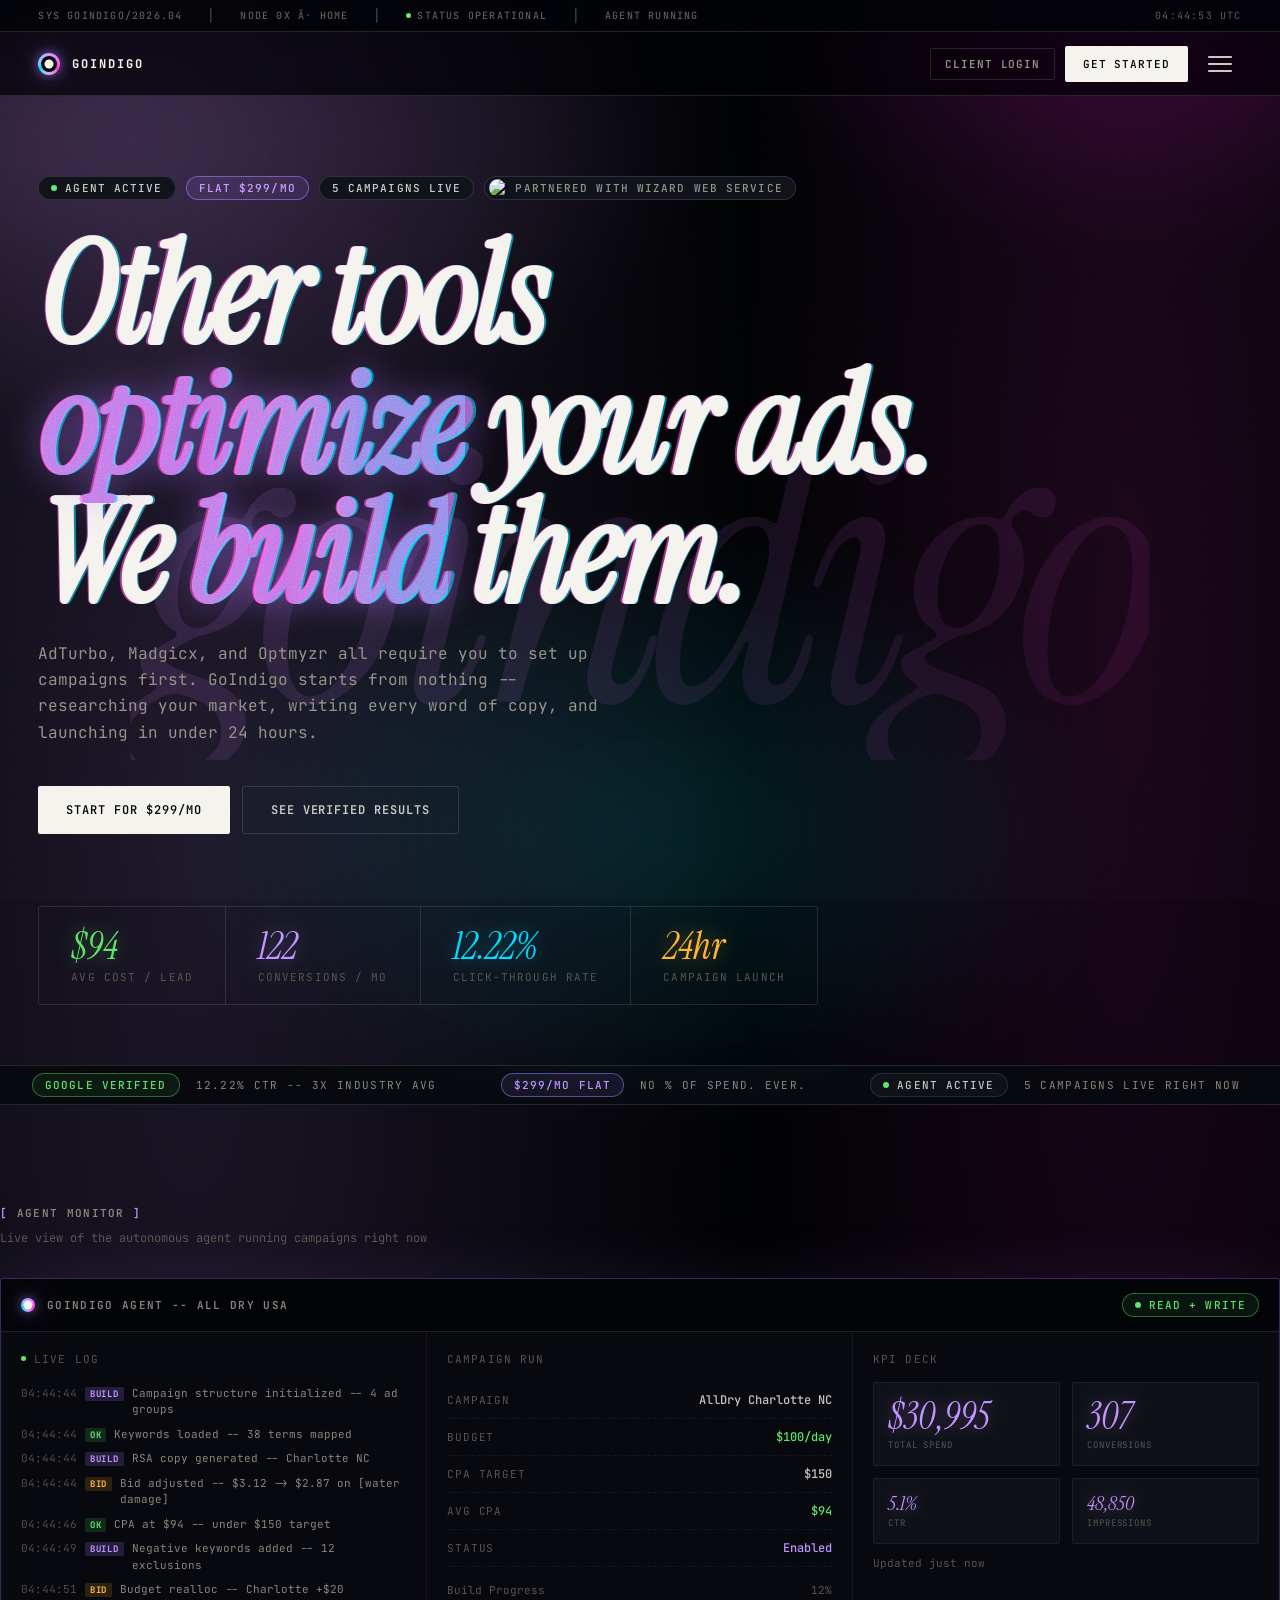
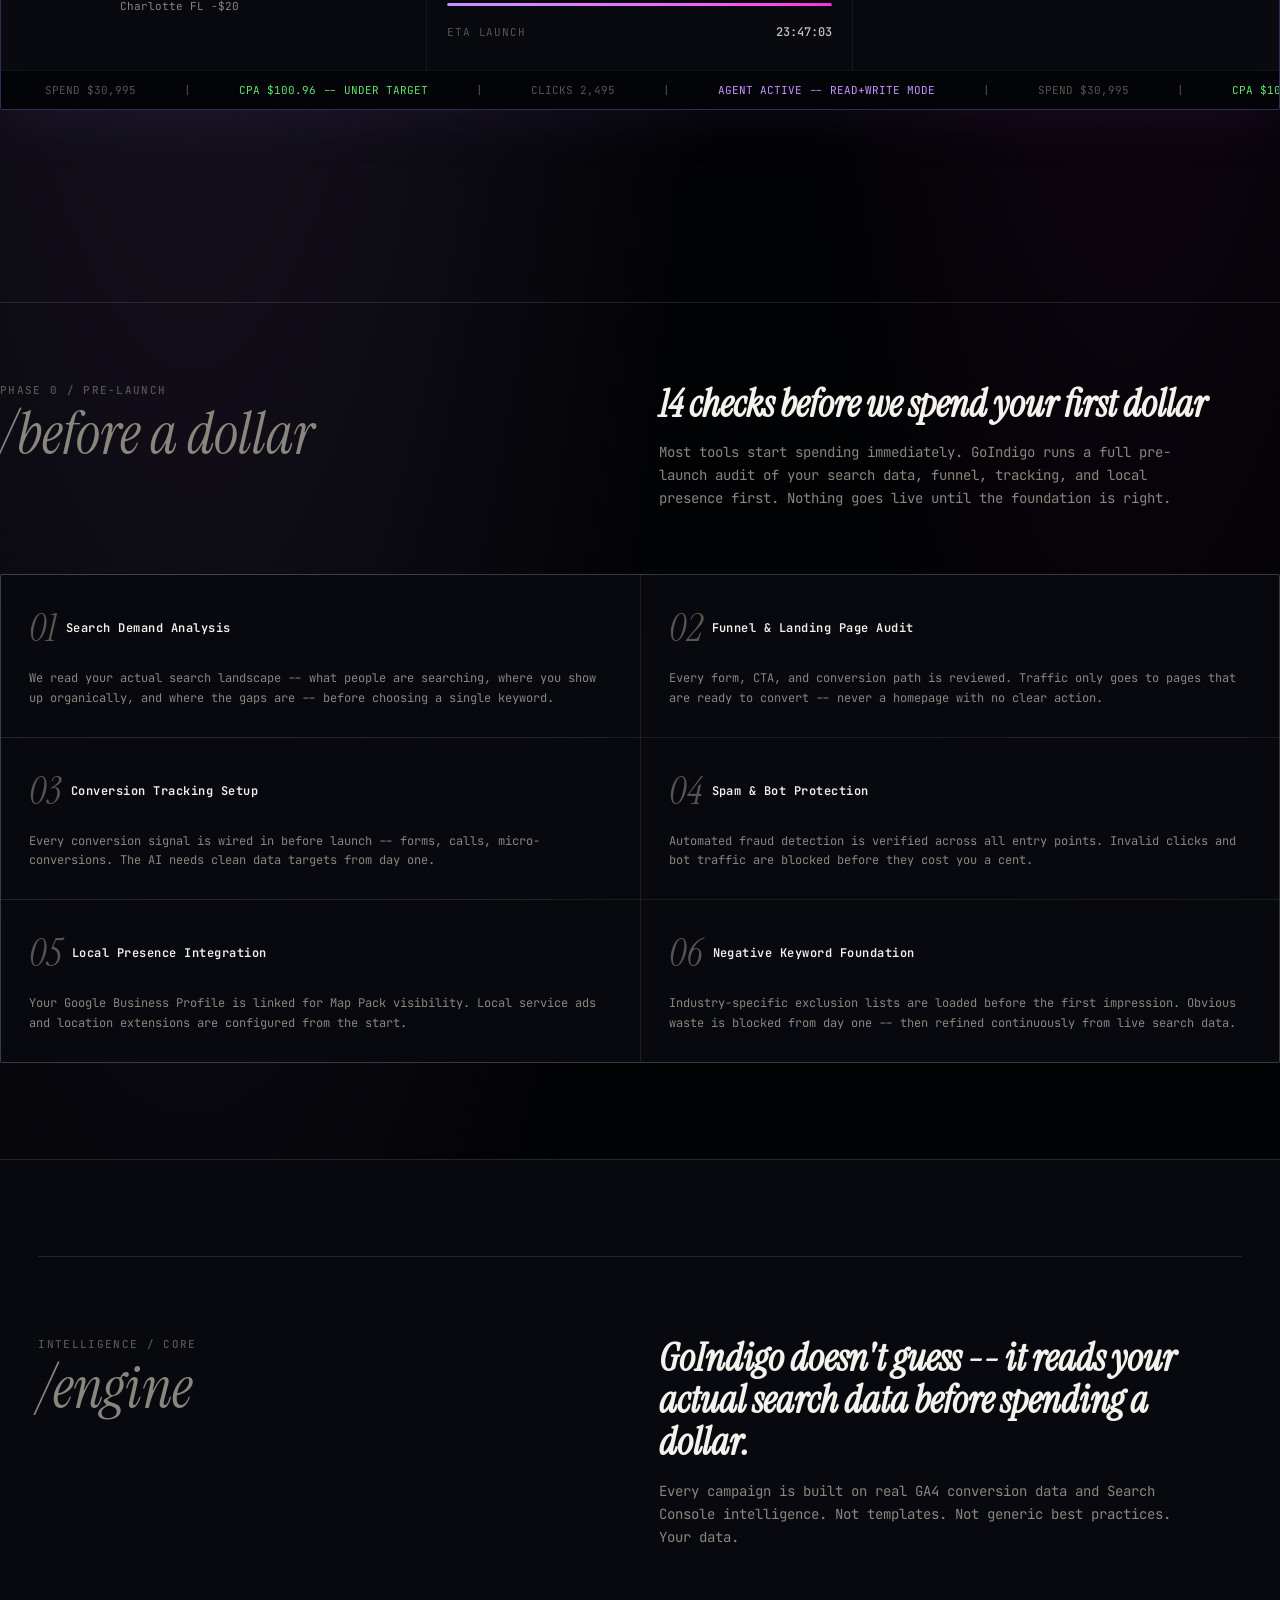
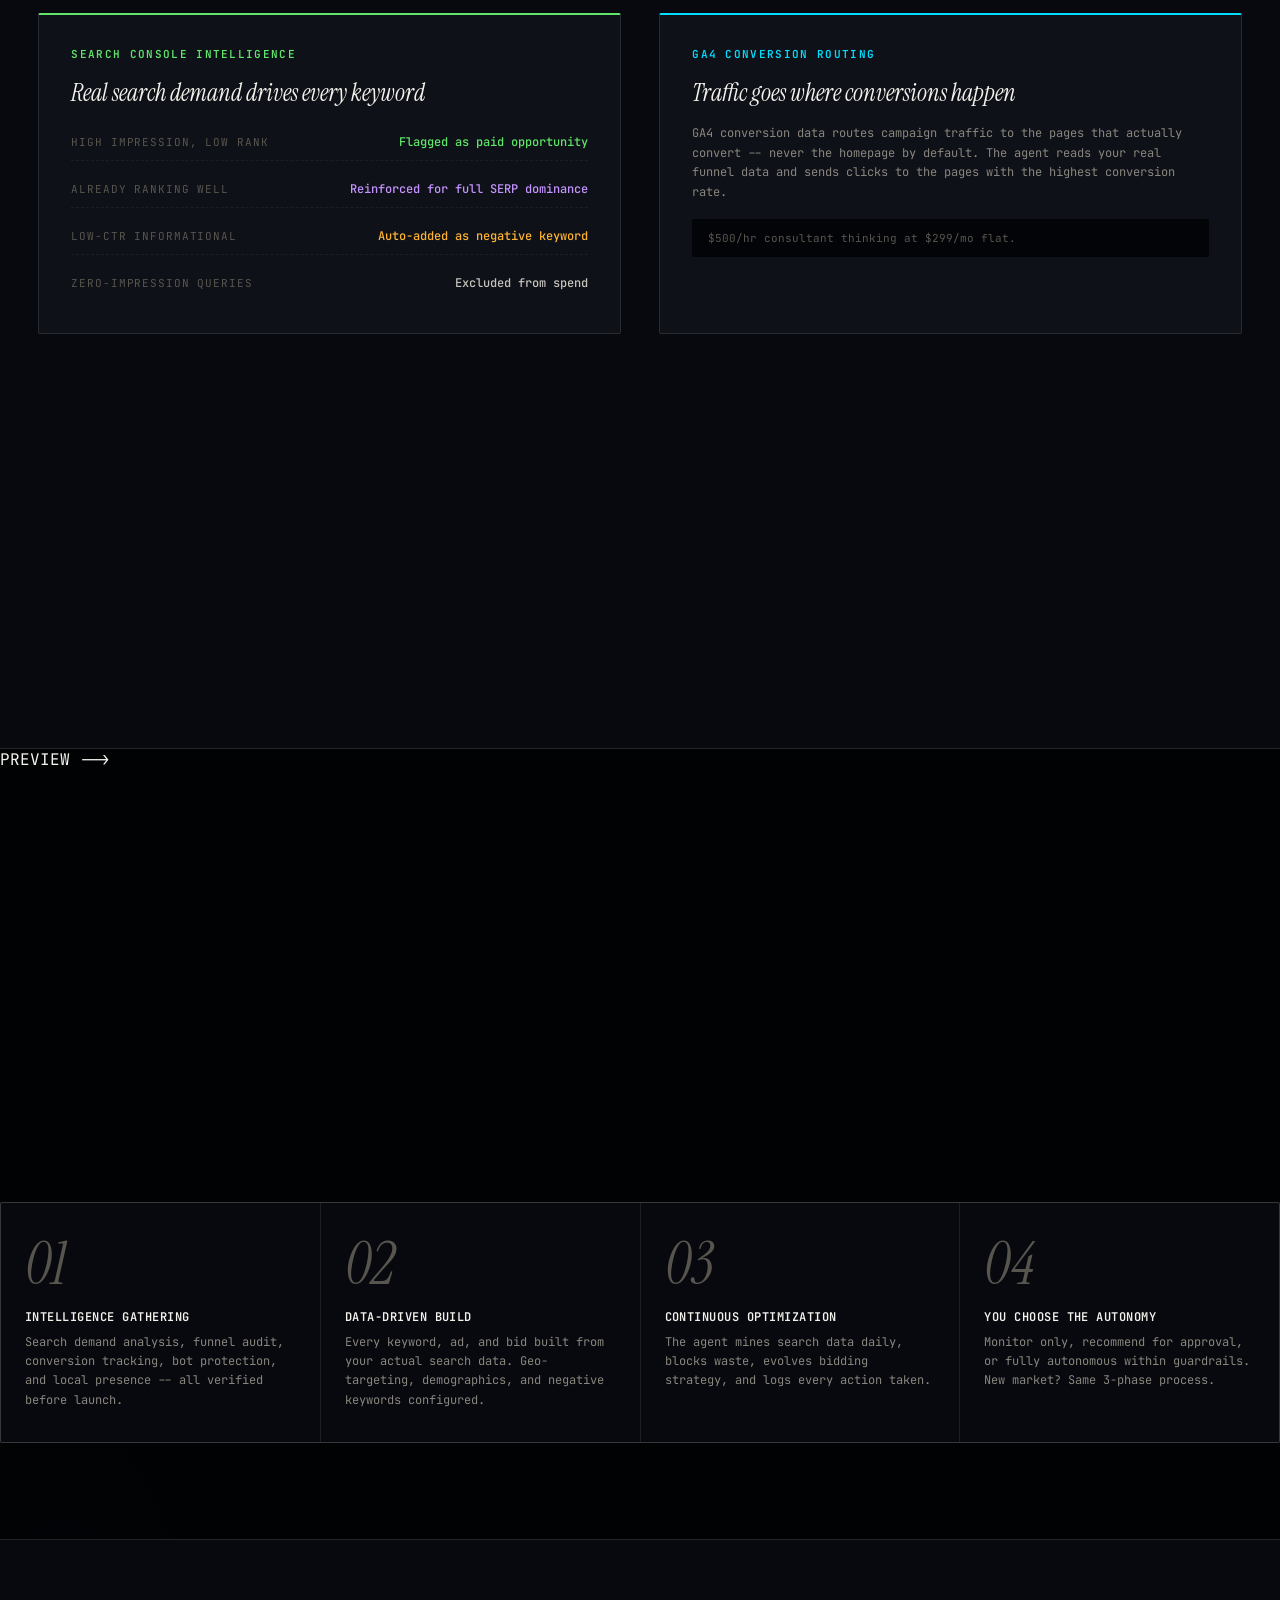
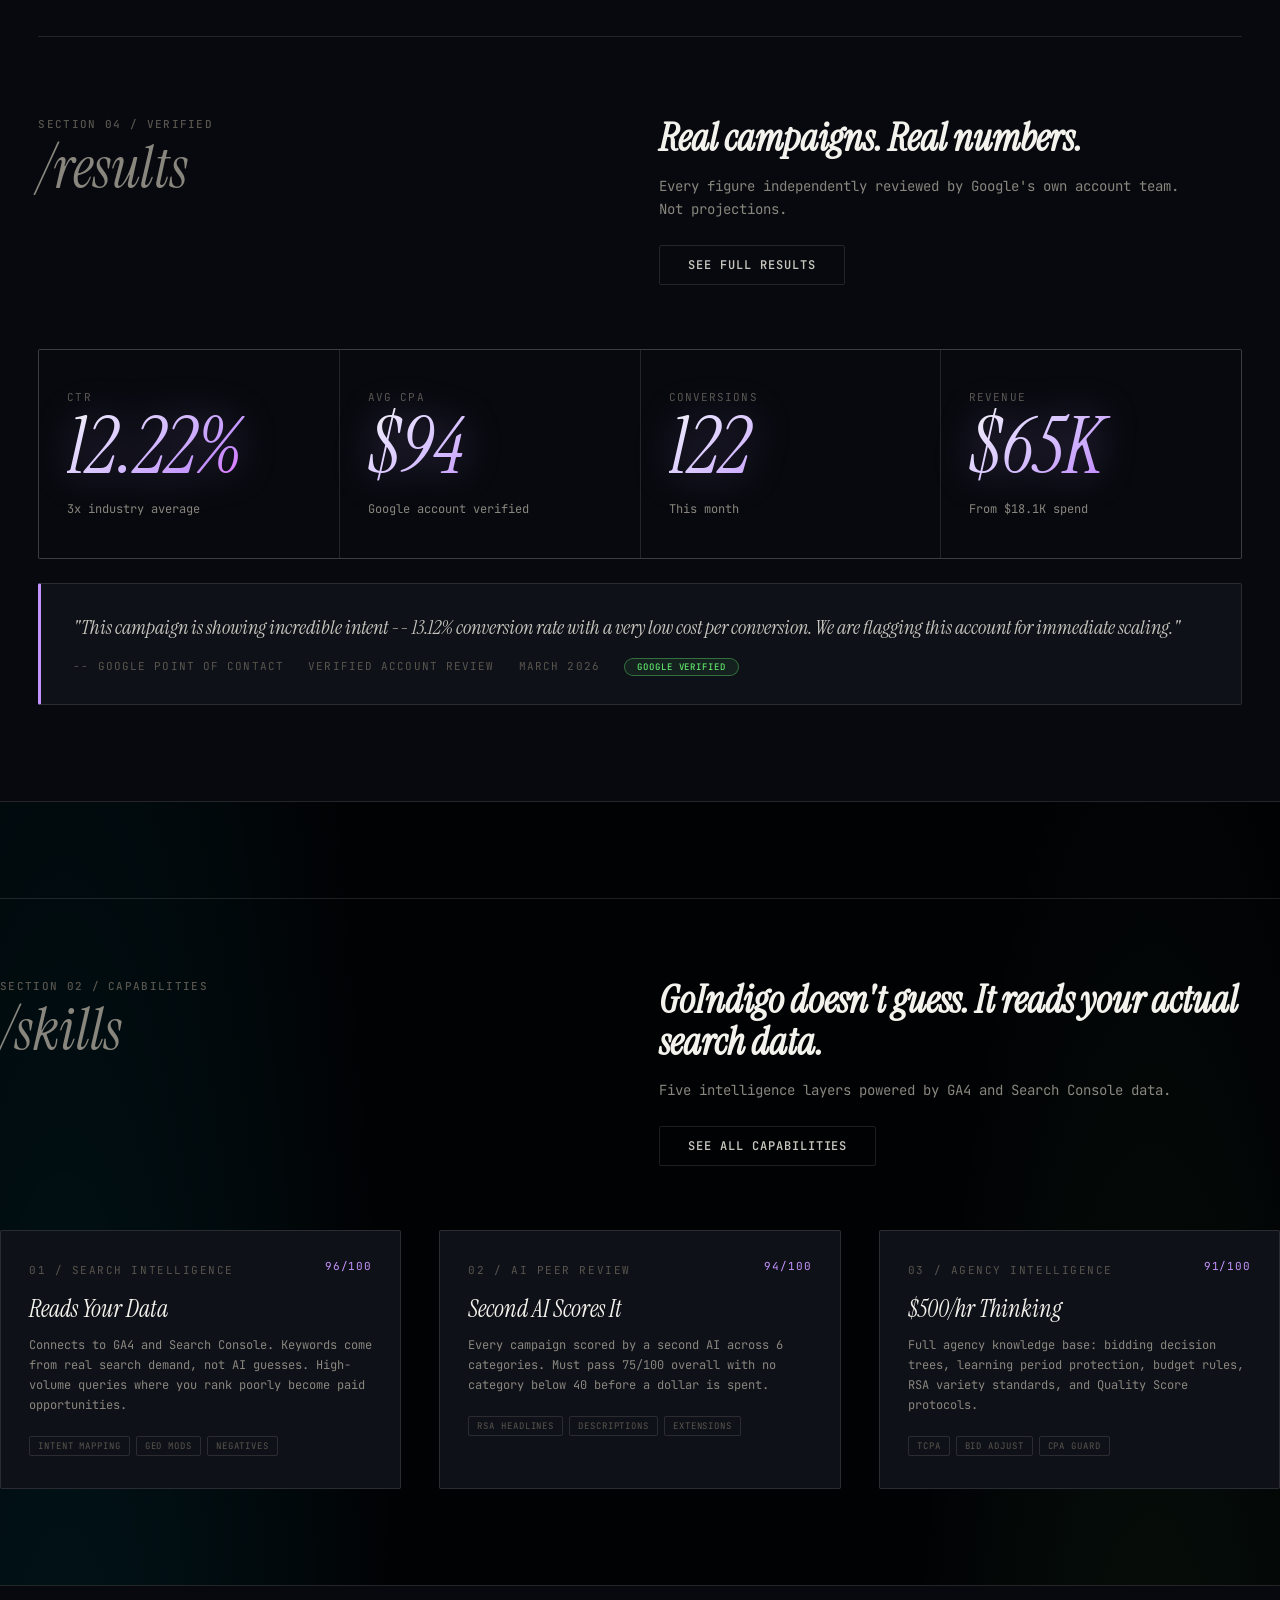
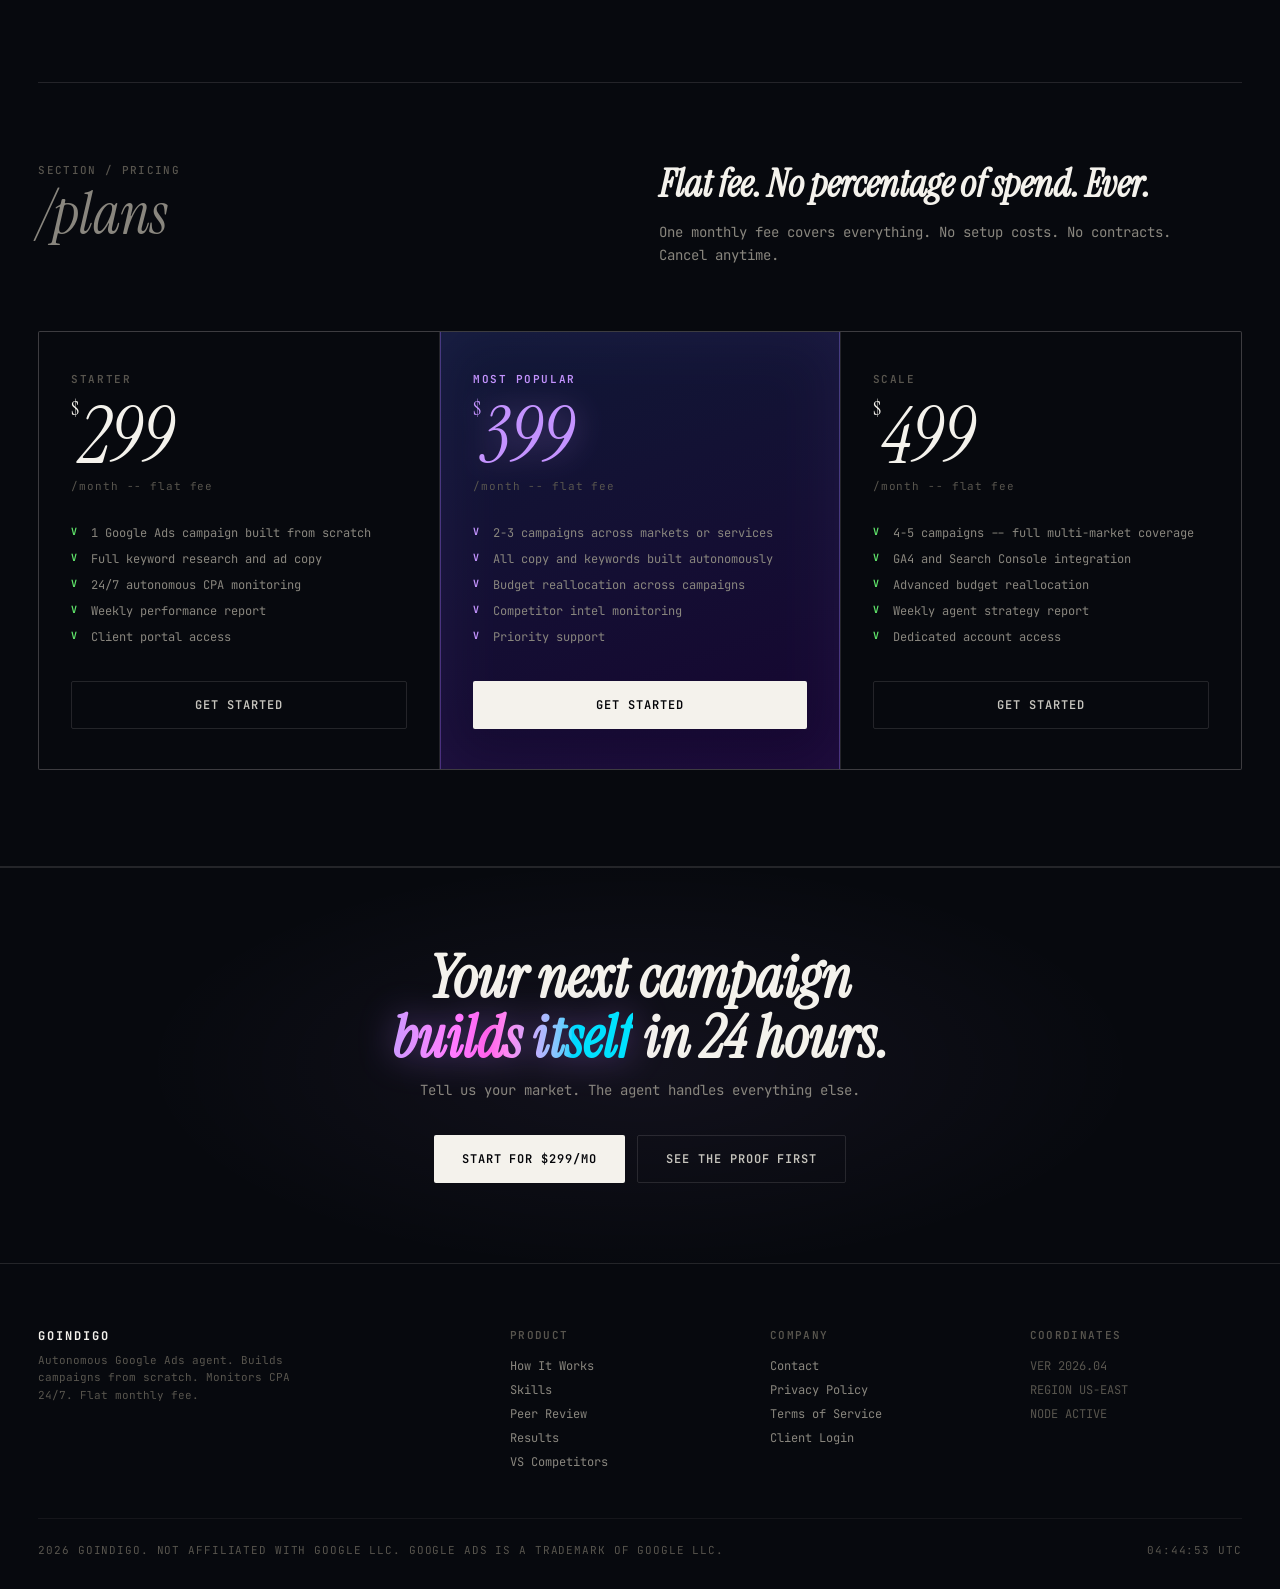
==== commit 12407f0e: "Fix title to GoIndigo - Wizard Level Ads" ====
--- a/index.html
+++ b/index.html
@@ -3,8 +3,8 @@
 <head>
 <meta charset="UTF-8">
 <meta name="viewport" content="width=device-width, initial-scale=1.0">
-<title>GoIndigo ÃÂÃÂÃÂÃÂÃÂÃÂÃÂÃÂÃÂÃÂÃÂÃÂÃÂÃÂÃÂÃÂ¢ÃÂÃÂÃÂÃÂÃÂÃÂÃÂÃÂÃÂÃÂÃÂÃÂÃÂÃÂÃÂÃÂÃÂÃÂÃÂÃÂÃÂÃÂÃÂÃÂÃÂÃÂÃÂÃÂÃÂÃÂÃÂÃÂ Autonomous Google Ads Agent</title>
-<meta name="description" content="AI that builds campaigns from scratch, launches in 24 hours, and monitors CPA around the clock. Flat $299/mo.">
+<title>GoIndigo ÃÂÃÂÃÂÃÂÃÂÃÂÃÂÃÂÃÂÃÂÃÂÃÂÃÂÃÂÃÂÃÂÃÂÃÂÃÂÃÂÃÂÃÂÃÂÃÂÃÂÃÂÃÂÃÂÃÂÃÂÃÂÃÂ¢ÃÂÃÂÃÂÃÂÃÂÃÂÃÂÃÂÃÂÃÂÃÂÃÂÃÂÃÂÃÂÃÂÃÂÃÂÃÂÃÂÃÂÃÂÃÂÃÂÃÂÃÂÃÂÃÂÃÂÃÂÃÂÃÂÃÂÃÂÃÂÃÂÃÂÃÂÃÂÃÂÃÂÃÂÃÂÃÂÃÂÃÂÃÂÃÂÃÂÃÂÃÂÃÂÃÂÃÂÃÂÃÂÃÂÃÂÃÂÃÂÃÂÃÂÃÂÃÂ Autonomous Google Ads Agent</title>
+<meta name="description" content="GoIndigo - Wizard Level Ads. AI-powered Google Ads management. Campaigns built from scratch, launched in 24 hours, optimized 24/7. Flat $299/mo.">
 <link rel="preconnect" href="https://fonts.googleapis.com">
 <link rel="preconnect" href="https://fonts.gstatic.com" crossorigin>
 <link href="https://fonts.googleapis.com/css2?family=JetBrains+Mono:wght@300;400;500;600;700&family=Instrument+Serif:ital@0;1&display=swap" rel="stylesheet">
@@ -450,7 +450,7 @@
 
 <script src="assets/shell.js"></script>
 <script>
-/* ÃÂÃÂÃÂÃÂÃÂÃÂÃÂÃÂÃÂÃÂÃÂÃÂÃÂÃÂÃÂÃÂ¢ÃÂÃÂÃÂÃÂÃÂÃÂÃÂÃÂÃÂÃÂÃÂÃÂÃÂÃÂÃÂÃÂÃÂÃÂÃÂÃÂÃÂÃÂÃÂÃÂÃÂÃÂÃÂÃÂÃÂÃÂÃÂÃÂÃÂÃÂÃÂÃÂÃÂÃÂÃÂÃÂÃÂÃÂÃÂÃÂÃÂÃÂÃÂÃÂ¢ÃÂÃÂÃÂÃÂÃÂÃÂÃÂÃÂÃÂÃÂÃÂÃÂÃÂÃÂÃÂÃÂÃÂÃÂÃÂÃÂÃÂÃÂÃÂÃÂÃÂÃÂÃÂÃÂÃÂÃÂÃÂÃÂ AGENT MONITOR LIVE LOG ÃÂÃÂÃÂÃÂÃÂÃÂÃÂÃÂÃÂÃÂÃÂÃÂÃÂÃÂÃÂÃÂ¢ÃÂÃÂÃÂÃÂÃÂÃÂÃÂÃÂÃÂÃÂÃÂÃÂÃÂÃÂÃÂÃÂÃÂÃÂÃÂÃÂÃÂÃÂÃÂÃÂÃÂÃÂÃÂÃÂÃÂÃÂÃÂÃÂÃÂÃÂÃÂÃÂÃÂÃÂÃÂÃÂÃÂÃÂÃÂÃÂÃÂÃÂÃÂÃÂ¢ÃÂÃÂÃÂÃÂÃÂÃÂÃÂÃÂÃÂÃÂÃÂÃÂÃÂÃÂÃÂÃÂÃÂÃÂÃÂÃÂÃÂÃÂÃÂÃÂÃÂÃÂÃÂÃÂÃÂÃÂÃÂÃÂ */
+/* ÃÂÃÂÃÂÃÂÃÂÃÂÃÂÃÂÃÂÃÂÃÂÃÂÃÂÃÂÃÂÃÂÃÂÃÂÃÂÃÂÃÂÃÂÃÂÃÂÃÂÃÂÃÂÃÂÃÂÃÂÃÂÃÂ¢ÃÂÃÂÃÂÃÂÃÂÃÂÃÂÃÂÃÂÃÂÃÂÃÂÃÂÃÂÃÂÃÂÃÂÃÂÃÂÃÂÃÂÃÂÃÂÃÂÃÂÃÂÃÂÃÂÃÂÃÂÃÂÃÂÃÂÃÂÃÂÃÂÃÂÃÂÃÂÃÂÃÂÃÂÃÂÃÂÃÂÃÂÃÂÃÂÃÂÃÂÃÂÃÂÃÂÃÂÃÂÃÂÃÂÃÂÃÂÃÂÃÂÃÂÃÂÃÂÃÂÃÂÃÂÃÂÃÂÃÂÃÂÃÂÃÂÃÂÃÂÃÂÃÂÃÂÃÂÃÂÃÂÃÂÃÂÃÂÃÂÃÂÃÂÃÂÃÂÃÂÃÂÃÂÃÂÃÂÃÂÃÂ¢ÃÂÃÂÃÂÃÂÃÂÃÂÃÂÃÂÃÂÃÂÃÂÃÂÃÂÃÂÃÂÃÂÃÂÃÂÃÂÃÂÃÂÃÂÃÂÃÂÃÂÃÂÃÂÃÂÃÂÃÂÃÂÃÂÃÂÃÂÃÂÃÂÃÂÃÂÃÂÃÂÃÂÃÂÃÂÃÂÃÂÃÂÃÂÃÂÃÂÃÂÃÂÃÂÃÂÃÂÃÂÃÂÃÂÃÂÃÂÃÂÃÂÃÂÃÂÃÂ AGENT MONITOR LIVE LOG ÃÂÃÂÃÂÃÂÃÂÃÂÃÂÃÂÃÂÃÂÃÂÃÂÃÂÃÂÃÂÃÂÃÂÃÂÃÂÃÂÃÂÃÂÃÂÃÂÃÂÃÂÃÂÃÂÃÂÃÂÃÂÃÂ¢ÃÂÃÂÃÂÃÂÃÂÃÂÃÂÃÂÃÂÃÂÃÂÃÂÃÂÃÂÃÂÃÂÃÂÃÂÃÂÃÂÃÂÃÂÃÂÃÂÃÂÃÂÃÂÃÂÃÂÃÂÃÂÃÂÃÂÃÂÃÂÃÂÃÂÃÂÃÂÃÂÃÂÃÂÃÂÃÂÃÂÃÂÃÂÃÂÃÂÃÂÃÂÃÂÃÂÃÂÃÂÃÂÃÂÃÂÃÂÃÂÃÂÃÂÃÂÃÂÃÂÃÂÃÂÃÂÃÂÃÂÃÂÃÂÃÂÃÂÃÂÃÂÃÂÃÂÃÂÃÂÃÂÃÂÃÂÃÂÃÂÃÂÃÂÃÂÃÂÃÂÃÂÃÂÃÂÃÂÃÂÃÂ¢ÃÂÃÂÃÂÃÂÃÂÃÂÃÂÃÂÃÂÃÂÃÂÃÂÃÂÃÂÃÂÃÂÃÂÃÂÃÂÃÂÃÂÃÂÃÂÃÂÃÂÃÂÃÂÃÂÃÂÃÂÃÂÃÂÃÂÃÂÃÂÃÂÃÂÃÂÃÂÃÂÃÂÃÂÃÂÃÂÃÂÃÂÃÂÃÂÃÂÃÂÃÂÃÂÃÂÃÂÃÂÃÂÃÂÃÂÃÂÃÂÃÂÃÂÃÂÃÂ */
 (function() {
   const LOG_ENTRIES = [
     { type: 'build', msg: 'Campaign structure initialized -- 4 ad groups' },
@@ -507,7 +507,7 @@
   }, 60000);
 })();
 
-/* ÃÂÃÂÃÂÃÂÃÂÃÂÃÂÃÂÃÂÃÂÃÂÃÂÃÂÃÂÃÂÃÂ¢ÃÂÃÂÃÂÃÂÃÂÃÂÃÂÃÂÃÂÃÂÃÂÃÂÃÂÃÂÃÂÃÂÃÂÃÂÃÂÃÂÃÂÃÂÃÂÃÂÃÂÃÂÃÂÃÂÃÂÃÂÃÂÃÂÃÂÃÂÃÂÃÂÃÂÃÂÃÂÃÂÃÂÃÂÃÂÃÂÃÂÃÂÃÂÃÂ¢ÃÂÃÂÃÂÃÂÃÂÃÂÃÂÃÂÃÂÃÂÃÂÃÂÃÂÃÂÃÂÃÂÃÂÃÂÃÂÃÂÃÂÃÂÃÂÃÂÃÂÃÂÃÂÃÂÃÂÃÂÃÂÃÂ COUNT UP ANIMATION ÃÂÃÂÃÂÃÂÃÂÃÂÃÂÃÂÃÂÃÂÃÂÃÂÃÂÃÂÃÂÃÂ¢ÃÂÃÂÃÂÃÂÃÂÃÂÃÂÃÂÃÂÃÂÃÂÃÂÃÂÃÂÃÂÃÂÃÂÃÂÃÂÃÂÃÂÃÂÃÂÃÂÃÂÃÂÃÂÃÂÃÂÃÂÃÂÃÂÃÂÃÂÃÂÃÂÃÂÃÂÃÂÃÂÃÂÃÂÃÂÃÂÃÂÃÂÃÂÃÂ¢ÃÂÃÂÃÂÃÂÃÂÃÂÃÂÃÂÃÂÃÂÃÂÃÂÃÂÃÂÃÂÃÂÃÂÃÂÃÂÃÂÃÂÃÂÃÂÃÂÃÂÃÂÃÂÃÂÃÂÃÂÃÂÃÂ */
+/* ÃÂÃÂÃÂÃÂÃÂÃÂÃÂÃÂÃÂÃÂÃÂÃÂÃÂÃÂÃÂÃÂÃÂÃÂÃÂÃÂÃÂÃÂÃÂÃÂÃÂÃÂÃÂÃÂÃÂÃÂÃÂÃÂ¢ÃÂÃÂÃÂÃÂÃÂÃÂÃÂÃÂÃÂÃÂÃÂÃÂÃÂÃÂÃÂÃÂÃÂÃÂÃÂÃÂÃÂÃÂÃÂÃÂÃÂÃÂÃÂÃÂÃÂÃÂÃÂÃÂÃÂÃÂÃÂÃÂÃÂÃÂÃÂÃÂÃÂÃÂÃÂÃÂÃÂÃÂÃÂÃÂÃÂÃÂÃÂÃÂÃÂÃÂÃÂÃÂÃÂÃÂÃÂÃÂÃÂÃÂÃÂÃÂÃÂÃÂÃÂÃÂÃÂÃÂÃÂÃÂÃÂÃÂÃÂÃÂÃÂÃÂÃÂÃÂÃÂÃÂÃÂÃÂÃÂÃÂÃÂÃÂÃÂÃÂÃÂÃÂÃÂÃÂÃÂÃÂ¢ÃÂÃÂÃÂÃÂÃÂÃÂÃÂÃÂÃÂÃÂÃÂÃÂÃÂÃÂÃÂÃÂÃÂÃÂÃÂÃÂÃÂÃÂÃÂÃÂÃÂÃÂÃÂÃÂÃÂÃÂÃÂÃÂÃÂÃÂÃÂÃÂÃÂÃÂÃÂÃÂÃÂÃÂÃÂÃÂÃÂÃÂÃÂÃÂÃÂÃÂÃÂÃÂÃÂÃÂÃÂÃÂÃÂÃÂÃÂÃÂÃÂÃÂÃÂÃÂ COUNT UP ANIMATION ÃÂÃÂÃÂÃÂÃÂÃÂÃÂÃÂÃÂÃÂÃÂÃÂÃÂÃÂÃÂÃÂÃÂÃÂÃÂÃÂÃÂÃÂÃÂÃÂÃÂÃÂÃÂÃÂÃÂÃÂÃÂÃÂ¢ÃÂÃÂÃÂÃÂÃÂÃÂÃÂÃÂÃÂÃÂÃÂÃÂÃÂÃÂÃÂÃÂÃÂÃÂÃÂÃÂÃÂÃÂÃÂÃÂÃÂÃÂÃÂÃÂÃÂÃÂÃÂÃÂÃÂÃÂÃÂÃÂÃÂÃÂÃÂÃÂÃÂÃÂÃÂÃÂÃÂÃÂÃÂÃÂÃÂÃÂÃÂÃÂÃÂÃÂÃÂÃÂÃÂÃÂÃÂÃÂÃÂÃÂÃÂÃÂÃÂÃÂÃÂÃÂÃÂÃÂÃÂÃÂÃÂÃÂÃÂÃÂÃÂÃÂÃÂÃÂÃÂÃÂÃÂÃÂÃÂÃÂÃÂÃÂÃÂÃÂÃÂÃÂÃÂÃÂÃÂÃÂ¢ÃÂÃÂÃÂÃÂÃÂÃÂÃÂÃÂÃÂÃÂÃÂÃÂÃÂÃÂÃÂÃÂÃÂÃÂÃÂÃÂÃÂÃÂÃÂÃÂÃÂÃÂÃÂÃÂÃÂÃÂÃÂÃÂÃÂÃÂÃÂÃÂÃÂÃÂÃÂÃÂÃÂÃÂÃÂÃÂÃÂÃÂÃÂÃÂÃÂÃÂÃÂÃÂÃÂÃÂÃÂÃÂÃÂÃÂÃÂÃÂÃÂÃÂÃÂÃÂ */
 (function() {
   function easeOut(t) { return 1 - Math.pow(1 - t, 3); }
   function animateCount(el) {
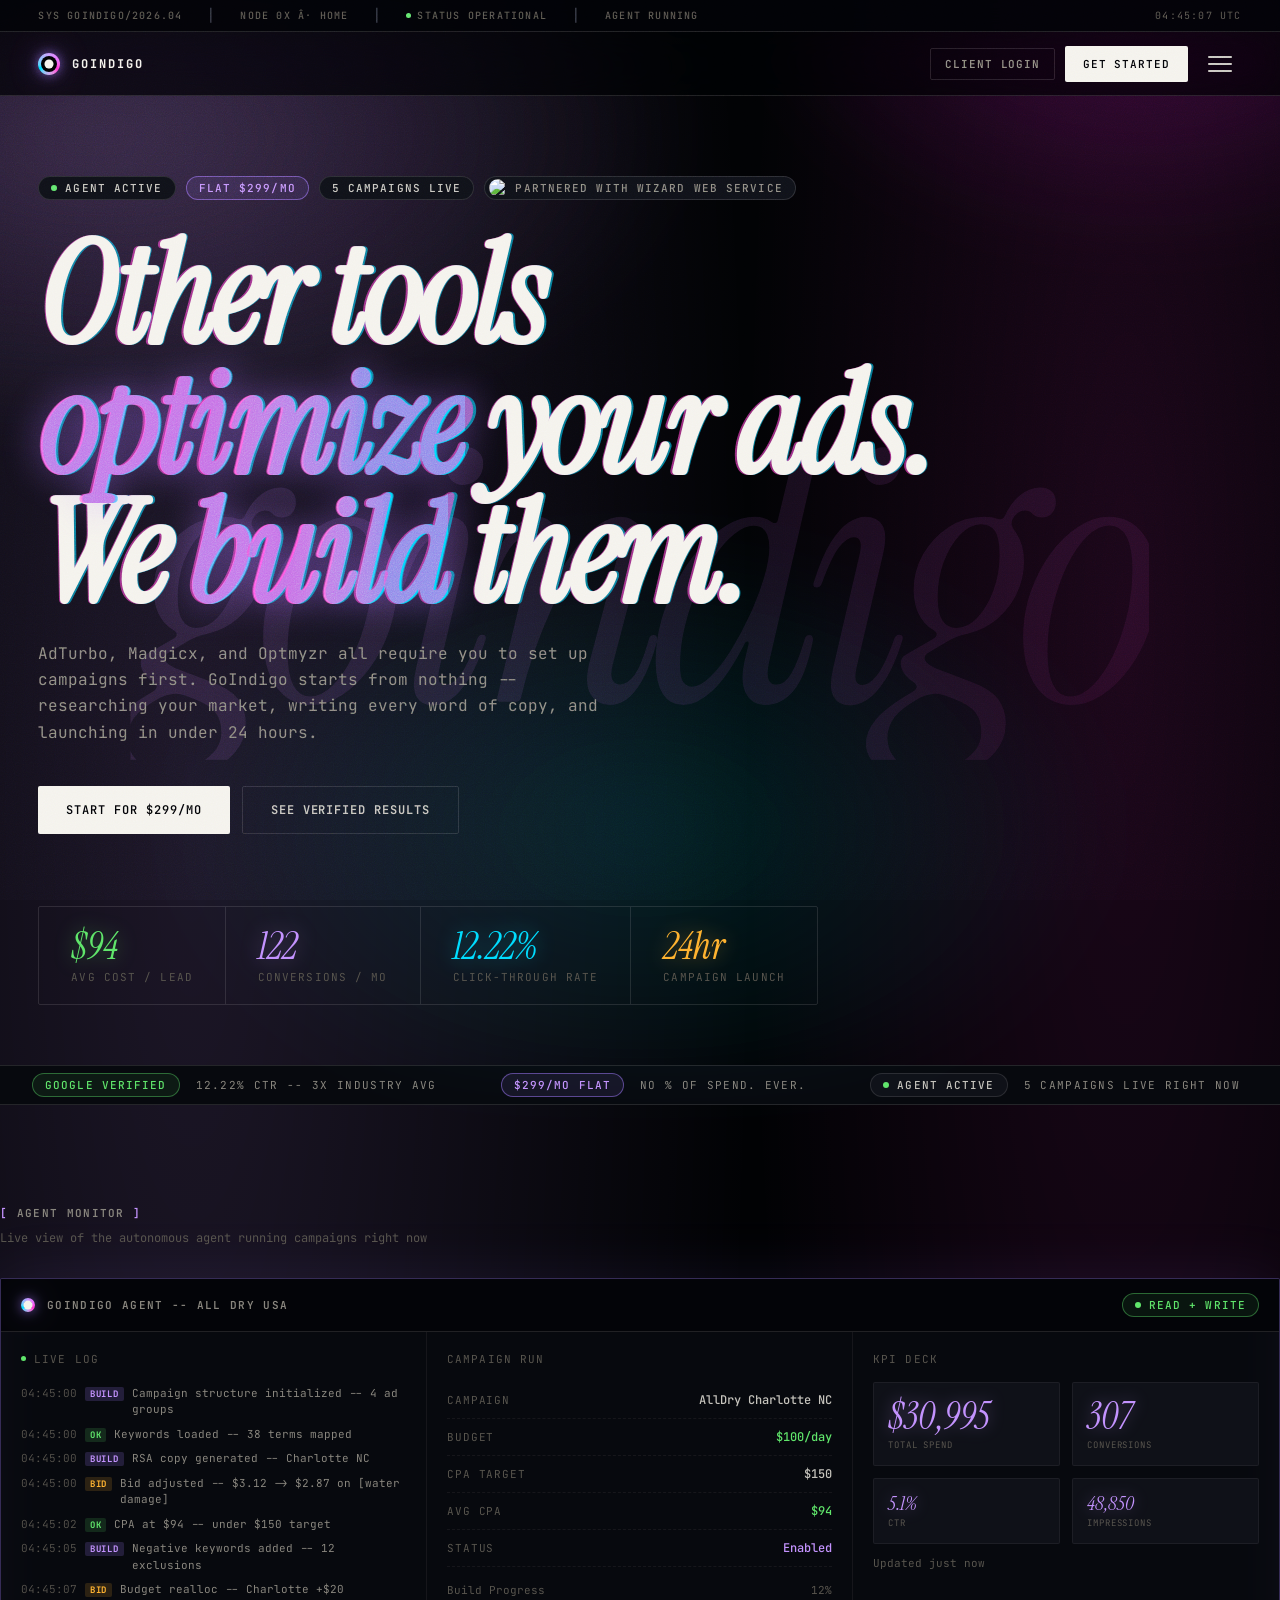
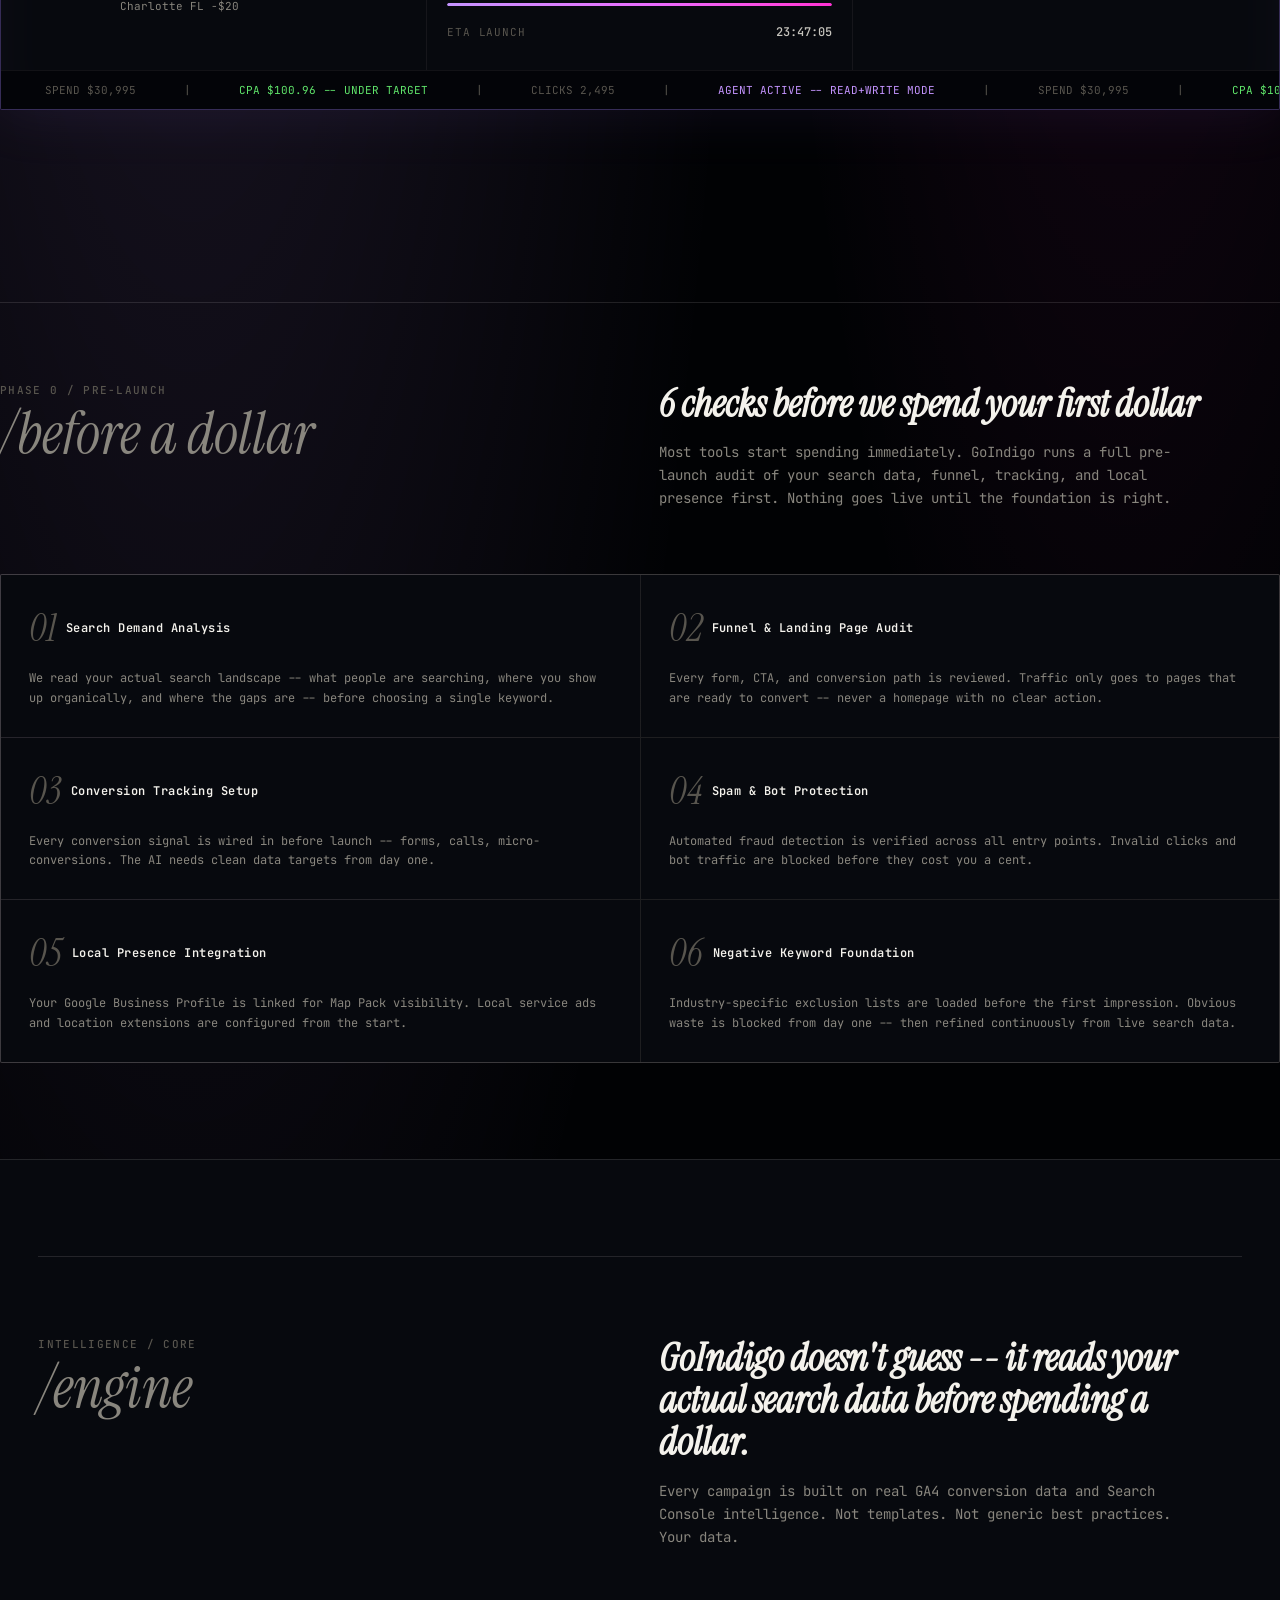
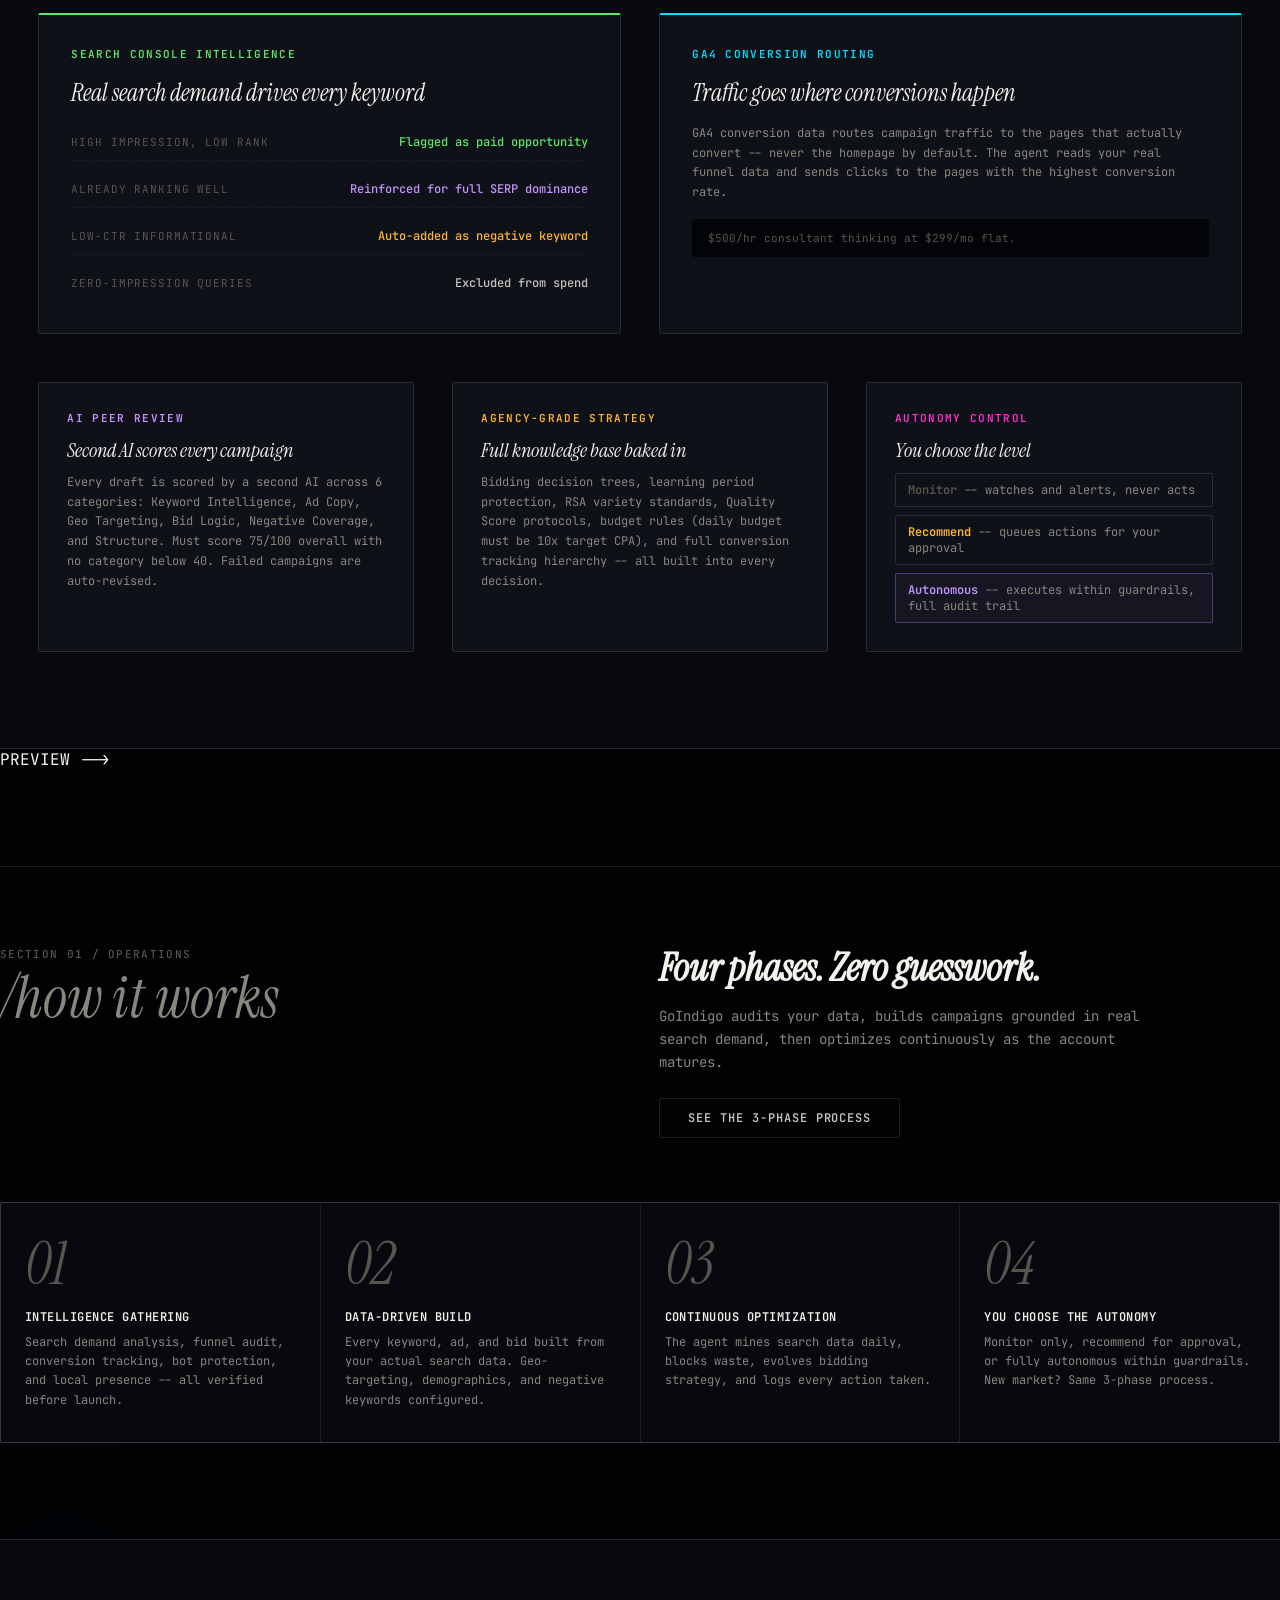
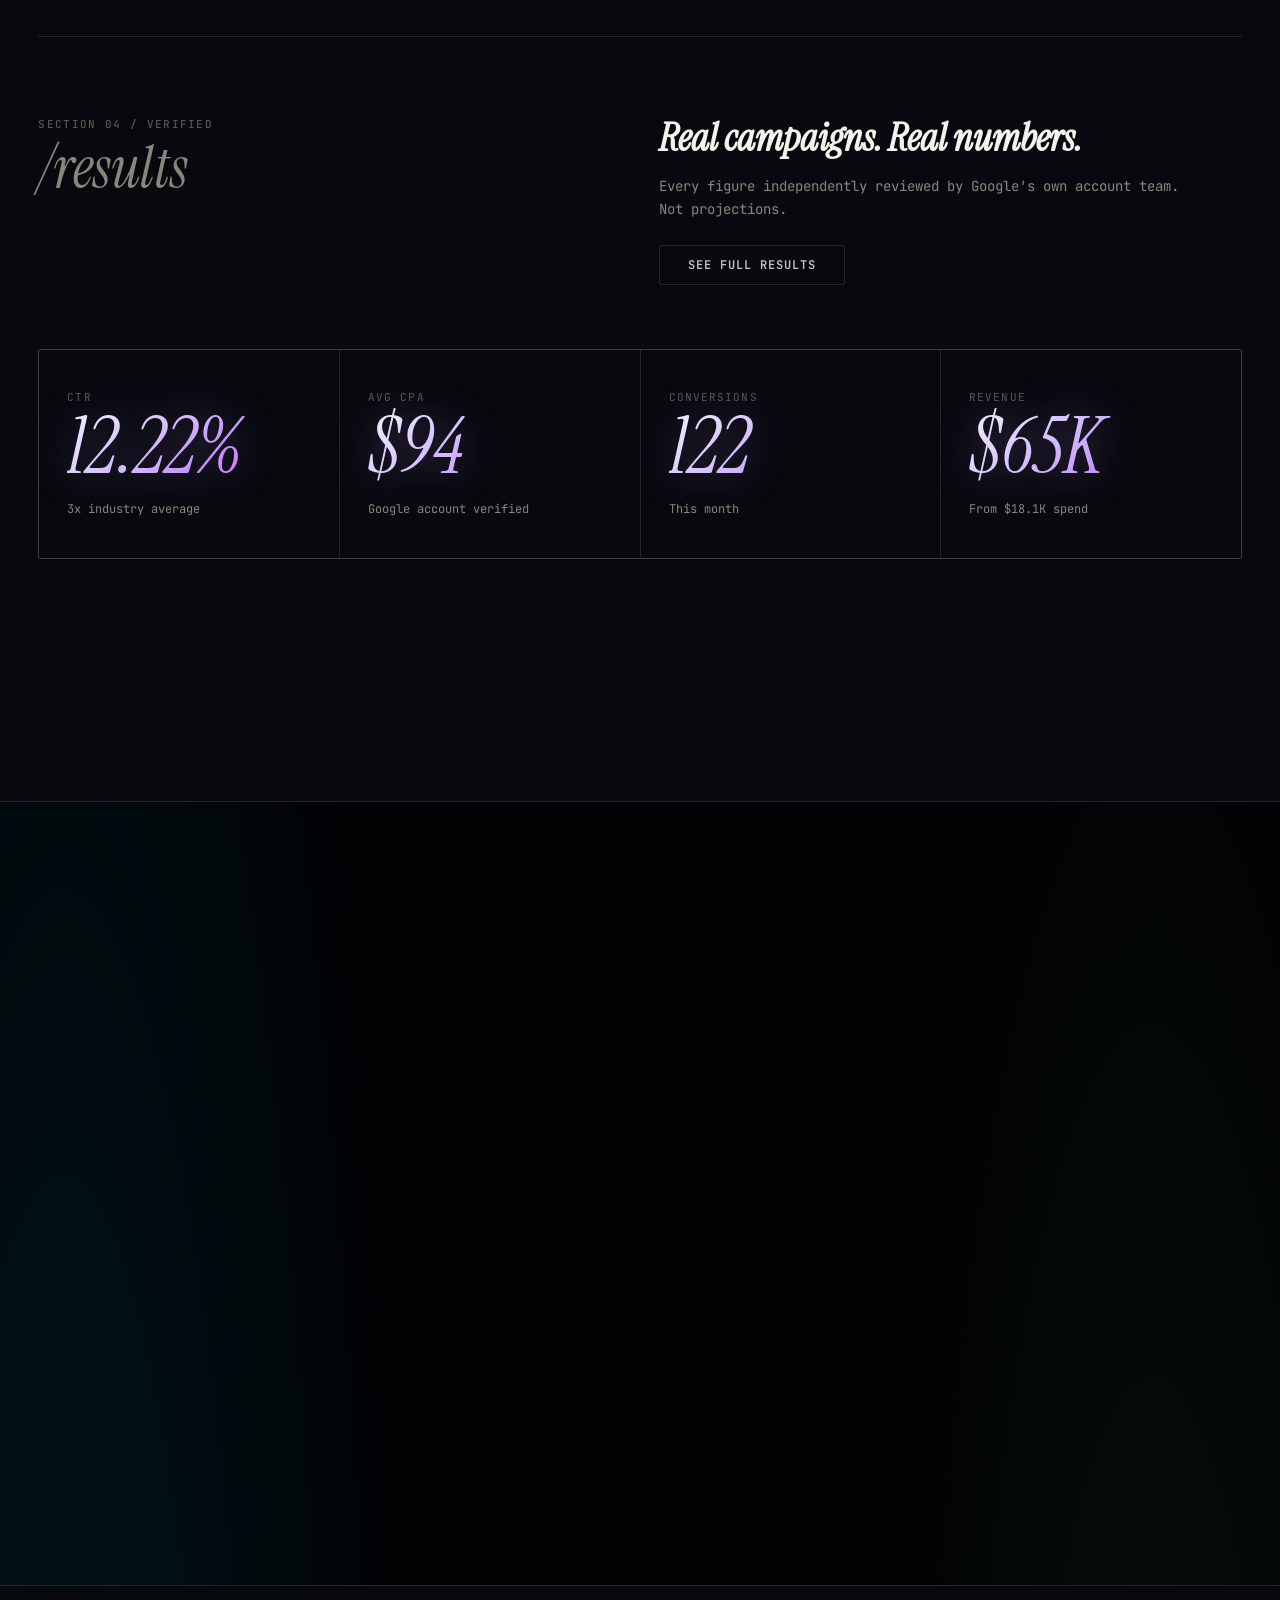
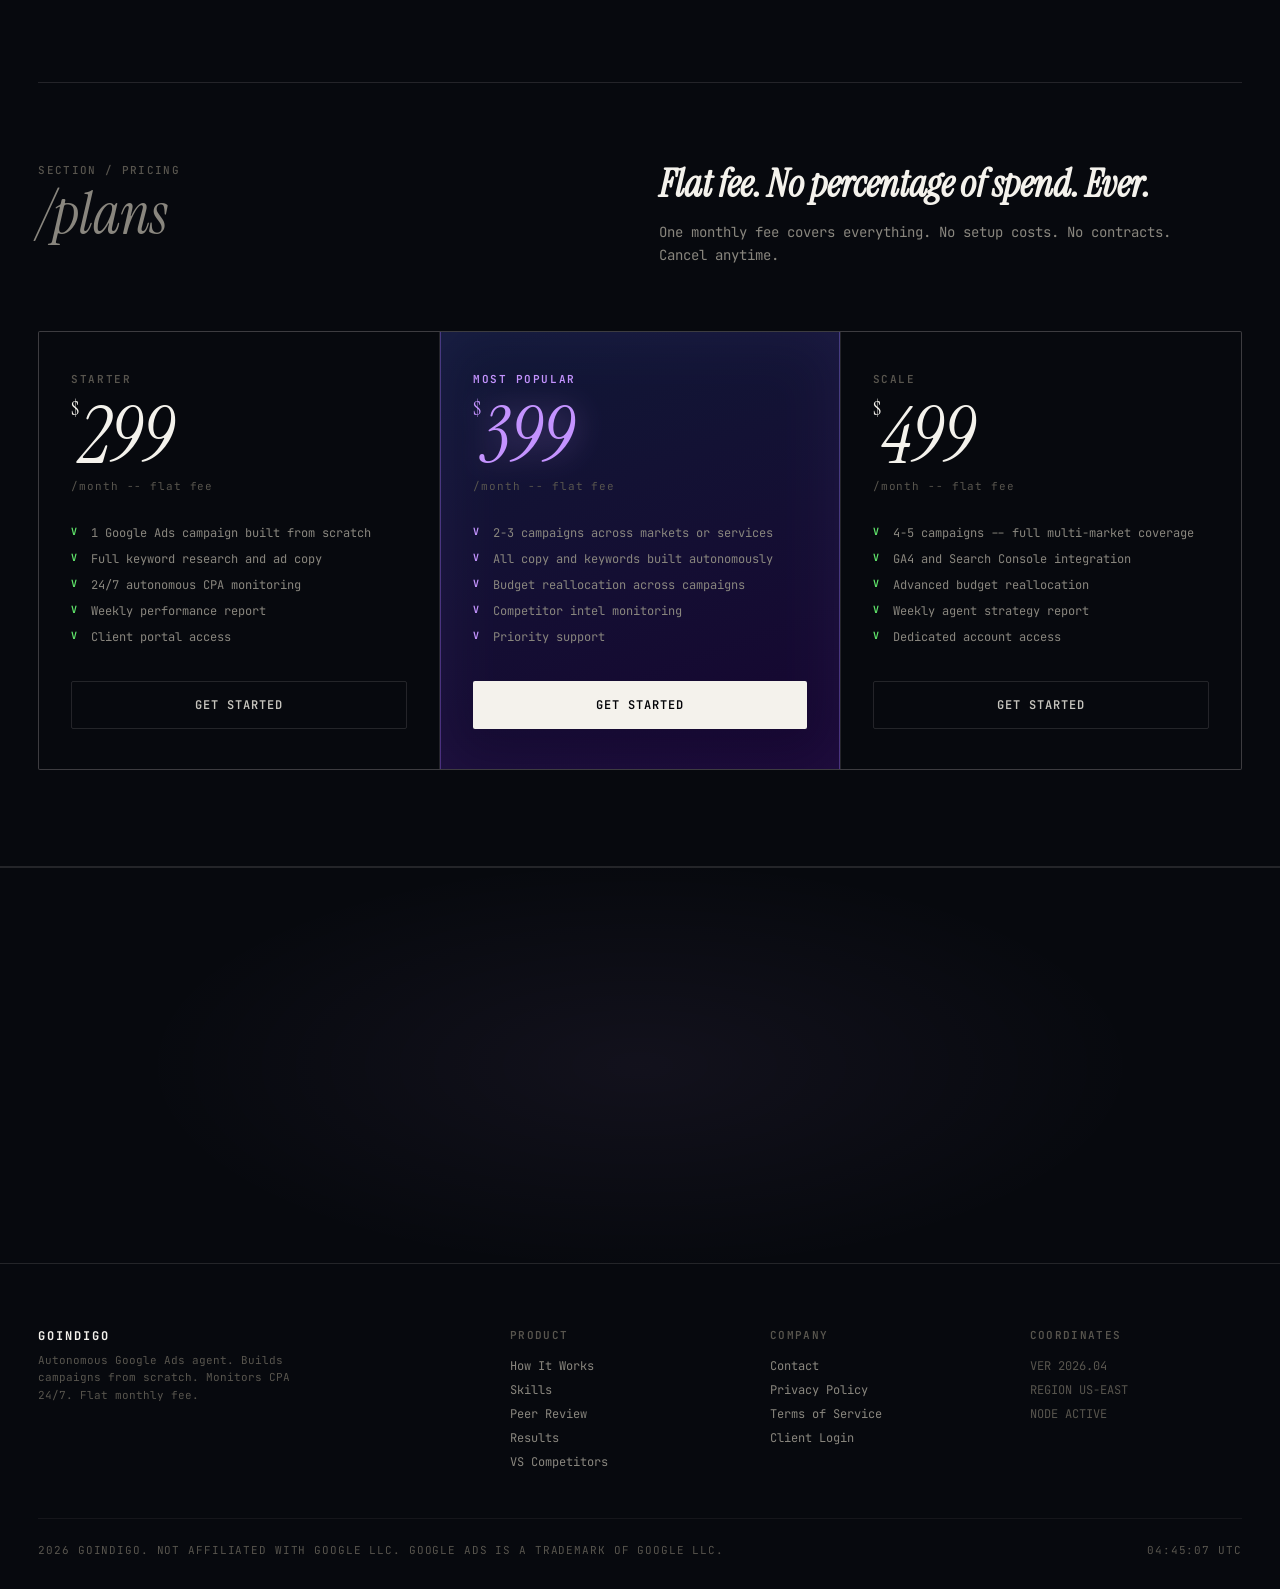
==== commit ade8322e: "Fix phase count to 4, checklist count to 6" ====
--- a/index.html
+++ b/index.html
@@ -3,7 +3,7 @@
 <head>
 <meta charset="UTF-8">
 <meta name="viewport" content="width=device-width, initial-scale=1.0">
-<title>GoIndigo ÃÂÃÂÃÂÃÂÃÂÃÂÃÂÃÂÃÂÃÂÃÂÃÂÃÂÃÂÃÂÃÂÃÂÃÂÃÂÃÂÃÂÃÂÃÂÃÂÃÂÃÂÃÂÃÂÃÂÃÂÃÂÃÂ¢ÃÂÃÂÃÂÃÂÃÂÃÂÃÂÃÂÃÂÃÂÃÂÃÂÃÂÃÂÃÂÃÂÃÂÃÂÃÂÃÂÃÂÃÂÃÂÃÂÃÂÃÂÃÂÃÂÃÂÃÂÃÂÃÂÃÂÃÂÃÂÃÂÃÂÃÂÃÂÃÂÃÂÃÂÃÂÃÂÃÂÃÂÃÂÃÂÃÂÃÂÃÂÃÂÃÂÃÂÃÂÃÂÃÂÃÂÃÂÃÂÃÂÃÂÃÂÃÂ Autonomous Google Ads Agent</title>
+<title>GoIndigo ÃÂÃÂÃÂÃÂÃÂÃÂÃÂÃÂÃÂÃÂÃÂÃÂÃÂÃÂÃÂÃÂÃÂÃÂÃÂÃÂÃÂÃÂÃÂÃÂÃÂÃÂÃÂÃÂÃÂÃÂÃÂÃÂÃÂÃÂÃÂÃÂÃÂÃÂÃÂÃÂÃÂÃÂÃÂÃÂÃÂÃÂÃÂÃÂÃÂÃÂÃÂÃÂÃÂÃÂÃÂÃÂÃÂÃÂÃÂÃÂÃÂÃÂÃÂÃÂ¢ÃÂÃÂÃÂÃÂÃÂÃÂÃÂÃÂÃÂÃÂÃÂÃÂÃÂÃÂÃÂÃÂÃÂÃÂÃÂÃÂÃÂÃÂÃÂÃÂÃÂÃÂÃÂÃÂÃÂÃÂÃÂÃÂÃÂÃÂÃÂÃÂÃÂÃÂÃÂÃÂÃÂÃÂÃÂÃÂÃÂÃÂÃÂÃÂÃÂÃÂÃÂÃÂÃÂÃÂÃÂÃÂÃÂÃÂÃÂÃÂÃÂÃÂÃÂÃÂÃÂÃÂÃÂÃÂÃÂÃÂÃÂÃÂÃÂÃÂÃÂÃÂÃÂÃÂÃÂÃÂÃÂÃÂÃÂÃÂÃÂÃÂÃÂÃÂÃÂÃÂÃÂÃÂÃÂÃÂÃÂÃÂÃÂÃÂÃÂÃÂÃÂÃÂÃÂÃÂÃÂÃÂÃÂÃÂÃÂÃÂÃÂÃÂÃÂÃÂÃÂÃÂÃÂÃÂÃÂÃÂÃÂÃÂÃÂÃÂÃÂÃÂÃÂÃÂ Autonomous Google Ads Agent</title>
 <meta name="description" content="GoIndigo - Wizard Level Ads. AI-powered Google Ads management. Campaigns built from scratch, launched in 24 hours, optimized 24/7. Flat $299/mo.">
 <link rel="preconnect" href="https://fonts.googleapis.com">
 <link rel="preconnect" href="https://fonts.gstatic.com" crossorigin>
@@ -152,7 +152,7 @@
       <span class="big serif italic-serif">/before a dollar</span>
     </div>
     <div class="s-head__title">
-      <h2>14 checks before we spend your first dollar</h2>
+      <h2>6 checks before we spend your first dollar</h2>
       <p>Most tools start spending immediately. GoIndigo runs a full pre-launch audit of your search data, funnel, tracking, and local presence first. Nothing goes live until the foundation is right.</p>
     </div>
   </div>
@@ -267,7 +267,7 @@
       <span class="big serif italic-serif">/how it works</span>
     </div>
     <div class="s-head__title">
-      <h2>Three phases. Zero guesswork.</h2>
+      <h2>Four phases. Zero guesswork.</h2>
       <p>GoIndigo audits your data, builds campaigns grounded in real search demand, then optimizes continuously as the account matures.</p>
       <a href="how-it-works.html" class="btn btn-ghost" style="margin-top:24px;height:40px;"><span>See the 3-Phase Process</span></a>
     </div>
@@ -450,7 +450,7 @@
 
 <script src="assets/shell.js"></script>
 <script>
-/* ÃÂÃÂÃÂÃÂÃÂÃÂÃÂÃÂÃÂÃÂÃÂÃÂÃÂÃÂÃÂÃÂÃÂÃÂÃÂÃÂÃÂÃÂÃÂÃÂÃÂÃÂÃÂÃÂÃÂÃÂÃÂÃÂ¢ÃÂÃÂÃÂÃÂÃÂÃÂÃÂÃÂÃÂÃÂÃÂÃÂÃÂÃÂÃÂÃÂÃÂÃÂÃÂÃÂÃÂÃÂÃÂÃÂÃÂÃÂÃÂÃÂÃÂÃÂÃÂÃÂÃÂÃÂÃÂÃÂÃÂÃÂÃÂÃÂÃÂÃÂÃÂÃÂÃÂÃÂÃÂÃÂÃÂÃÂÃÂÃÂÃÂÃÂÃÂÃÂÃÂÃÂÃÂÃÂÃÂÃÂÃÂÃÂÃÂÃÂÃÂÃÂÃÂÃÂÃÂÃÂÃÂÃÂÃÂÃÂÃÂÃÂÃÂÃÂÃÂÃÂÃÂÃÂÃÂÃÂÃÂÃÂÃÂÃÂÃÂÃÂÃÂÃÂÃÂÃÂ¢ÃÂÃÂÃÂÃÂÃÂÃÂÃÂÃÂÃÂÃÂÃÂÃÂÃÂÃÂÃÂÃÂÃÂÃÂÃÂÃÂÃÂÃÂÃÂÃÂÃÂÃÂÃÂÃÂÃÂÃÂÃÂÃÂÃÂÃÂÃÂÃÂÃÂÃÂÃÂÃÂÃÂÃÂÃÂÃÂÃÂÃÂÃÂÃÂÃÂÃÂÃÂÃÂÃÂÃÂÃÂÃÂÃÂÃÂÃÂÃÂÃÂÃÂÃÂÃÂ AGENT MONITOR LIVE LOG ÃÂÃÂÃÂÃÂÃÂÃÂÃÂÃÂÃÂÃÂÃÂÃÂÃÂÃÂÃÂÃÂÃÂÃÂÃÂÃÂÃÂÃÂÃÂÃÂÃÂÃÂÃÂÃÂÃÂÃÂÃÂÃÂ¢ÃÂÃÂÃÂÃÂÃÂÃÂÃÂÃÂÃÂÃÂÃÂÃÂÃÂÃÂÃÂÃÂÃÂÃÂÃÂÃÂÃÂÃÂÃÂÃÂÃÂÃÂÃÂÃÂÃÂÃÂÃÂÃÂÃÂÃÂÃÂÃÂÃÂÃÂÃÂÃÂÃÂÃÂÃÂÃÂÃÂÃÂÃÂÃÂÃÂÃÂÃÂÃÂÃÂÃÂÃÂÃÂÃÂÃÂÃÂÃÂÃÂÃÂÃÂÃÂÃÂÃÂÃÂÃÂÃÂÃÂÃÂÃÂÃÂÃÂÃÂÃÂÃÂÃÂÃÂÃÂÃÂÃÂÃÂÃÂÃÂÃÂÃÂÃÂÃÂÃÂÃÂÃÂÃÂÃÂÃÂÃÂ¢ÃÂÃÂÃÂÃÂÃÂÃÂÃÂÃÂÃÂÃÂÃÂÃÂÃÂÃÂÃÂÃÂÃÂÃÂÃÂÃÂÃÂÃÂÃÂÃÂÃÂÃÂÃÂÃÂÃÂÃÂÃÂÃÂÃÂÃÂÃÂÃÂÃÂÃÂÃÂÃÂÃÂÃÂÃÂÃÂÃÂÃÂÃÂÃÂÃÂÃÂÃÂÃÂÃÂÃÂÃÂÃÂÃÂÃÂÃÂÃÂÃÂÃÂÃÂÃÂ */
+/* ÃÂÃÂÃÂÃÂÃÂÃÂÃÂÃÂÃÂÃÂÃÂÃÂÃÂÃÂÃÂÃÂÃÂÃÂÃÂÃÂÃÂÃÂÃÂÃÂÃÂÃÂÃÂÃÂÃÂÃÂÃÂÃÂÃÂÃÂÃÂÃÂÃÂÃÂÃÂÃÂÃÂÃÂÃÂÃÂÃÂÃÂÃÂÃÂÃÂÃÂÃÂÃÂÃÂÃÂÃÂÃÂÃÂÃÂÃÂÃÂÃÂÃÂÃÂÃÂ¢ÃÂÃÂÃÂÃÂÃÂÃÂÃÂÃÂÃÂÃÂÃÂÃÂÃÂÃÂÃÂÃÂÃÂÃÂÃÂÃÂÃÂÃÂÃÂÃÂÃÂÃÂÃÂÃÂÃÂÃÂÃÂÃÂÃÂÃÂÃÂÃÂÃÂÃÂÃÂÃÂÃÂÃÂÃÂÃÂÃÂÃÂÃÂÃÂÃÂÃÂÃÂÃÂÃÂÃÂÃÂÃÂÃÂÃÂÃÂÃÂÃÂÃÂÃÂÃÂÃÂÃÂÃÂÃÂÃÂÃÂÃÂÃÂÃÂÃÂÃÂÃÂÃÂÃÂÃÂÃÂÃÂÃÂÃÂÃÂÃÂÃÂÃÂÃÂÃÂÃÂÃÂÃÂÃÂÃÂÃÂÃÂÃÂÃÂÃÂÃÂÃÂÃÂÃÂÃÂÃÂÃÂÃÂÃÂÃÂÃÂÃÂÃÂÃÂÃÂÃÂÃÂÃÂÃÂÃÂÃÂÃÂÃÂÃÂÃÂÃÂÃÂÃÂÃÂÃÂÃÂÃÂÃÂÃÂÃÂÃÂÃÂÃÂÃÂÃÂÃÂÃÂÃÂÃÂÃÂÃÂÃÂÃÂÃÂÃÂÃÂÃÂÃÂÃÂÃÂÃÂÃÂÃÂÃÂÃÂÃÂÃÂÃÂÃÂÃÂÃÂÃÂÃÂÃÂÃÂÃÂÃÂÃÂÃÂÃÂÃÂÃÂÃÂÃÂÃÂÃÂÃÂÃÂÃÂÃÂÃÂÃÂÃÂÃÂÃÂÃÂÃÂÃÂ¢ÃÂÃÂÃÂÃÂÃÂÃÂÃÂÃÂÃÂÃÂÃÂÃÂÃÂÃÂÃÂÃÂÃÂÃÂÃÂÃÂÃÂÃÂÃÂÃÂÃÂÃÂÃÂÃÂÃÂÃÂÃÂÃÂÃÂÃÂÃÂÃÂÃÂÃÂÃÂÃÂÃÂÃÂÃÂÃÂÃÂÃÂÃÂÃÂÃÂÃÂÃÂÃÂÃÂÃÂÃÂÃÂÃÂÃÂÃÂÃÂÃÂÃÂÃÂÃÂÃÂÃÂÃÂÃÂÃÂÃÂÃÂÃÂÃÂÃÂÃÂÃÂÃÂÃÂÃÂÃÂÃÂÃÂÃÂÃÂÃÂÃÂÃÂÃÂÃÂÃÂÃÂÃÂÃÂÃÂÃÂÃÂÃÂÃÂÃÂÃÂÃÂÃÂÃÂÃÂÃÂÃÂÃÂÃÂÃÂÃÂÃÂÃÂÃÂÃÂÃÂÃÂÃÂÃÂÃÂÃÂÃÂÃÂÃÂÃÂÃÂÃÂÃÂÃÂ AGENT MONITOR LIVE LOG ÃÂÃÂÃÂÃÂÃÂÃÂÃÂÃÂÃÂÃÂÃÂÃÂÃÂÃÂÃÂÃÂÃÂÃÂÃÂÃÂÃÂÃÂÃÂÃÂÃÂÃÂÃÂÃÂÃÂÃÂÃÂÃÂÃÂÃÂÃÂÃÂÃÂÃÂÃÂÃÂÃÂÃÂÃÂÃÂÃÂÃÂÃÂÃÂÃÂÃÂÃÂÃÂÃÂÃÂÃÂÃÂÃÂÃÂÃÂÃÂÃÂÃÂÃÂÃÂ¢ÃÂÃÂÃÂÃÂÃÂÃÂÃÂÃÂÃÂÃÂÃÂÃÂÃÂÃÂÃÂÃÂÃÂÃÂÃÂÃÂÃÂÃÂÃÂÃÂÃÂÃÂÃÂÃÂÃÂÃÂÃÂÃÂÃÂÃÂÃÂÃÂÃÂÃÂÃÂÃÂÃÂÃÂÃÂÃÂÃÂÃÂÃÂÃÂÃÂÃÂÃÂÃÂÃÂÃÂÃÂÃÂÃÂÃÂÃÂÃÂÃÂÃÂÃÂÃÂÃÂÃÂÃÂÃÂÃÂÃÂÃÂÃÂÃÂÃÂÃÂÃÂÃÂÃÂÃÂÃÂÃÂÃÂÃÂÃÂÃÂÃÂÃÂÃÂÃÂÃÂÃÂÃÂÃÂÃÂÃÂÃÂÃÂÃÂÃÂÃÂÃÂÃÂÃÂÃÂÃÂÃÂÃÂÃÂÃÂÃÂÃÂÃÂÃÂÃÂÃÂÃÂÃÂÃÂÃÂÃÂÃÂÃÂÃÂÃÂÃÂÃÂÃÂÃÂÃÂÃÂÃÂÃÂÃÂÃÂÃÂÃÂÃÂÃÂÃÂÃÂÃÂÃÂÃÂÃÂÃÂÃÂÃÂÃÂÃÂÃÂÃÂÃÂÃÂÃÂÃÂÃÂÃÂÃÂÃÂÃÂÃÂÃÂÃÂÃÂÃÂÃÂÃÂÃÂÃÂÃÂÃÂÃÂÃÂÃÂÃÂÃÂÃÂÃÂÃÂÃÂÃÂÃÂÃÂÃÂÃÂÃÂÃÂÃÂÃÂÃÂÃÂÃÂ¢ÃÂÃÂÃÂÃÂÃÂÃÂÃÂÃÂÃÂÃÂÃÂÃÂÃÂÃÂÃÂÃÂÃÂÃÂÃÂÃÂÃÂÃÂÃÂÃÂÃÂÃÂÃÂÃÂÃÂÃÂÃÂÃÂÃÂÃÂÃÂÃÂÃÂÃÂÃÂÃÂÃÂÃÂÃÂÃÂÃÂÃÂÃÂÃÂÃÂÃÂÃÂÃÂÃÂÃÂÃÂÃÂÃÂÃÂÃÂÃÂÃÂÃÂÃÂÃÂÃÂÃÂÃÂÃÂÃÂÃÂÃÂÃÂÃÂÃÂÃÂÃÂÃÂÃÂÃÂÃÂÃÂÃÂÃÂÃÂÃÂÃÂÃÂÃÂÃÂÃÂÃÂÃÂÃÂÃÂÃÂÃÂÃÂÃÂÃÂÃÂÃÂÃÂÃÂÃÂÃÂÃÂÃÂÃÂÃÂÃÂÃÂÃÂÃÂÃÂÃÂÃÂÃÂÃÂÃÂÃÂÃÂÃÂÃÂÃÂÃÂÃÂÃÂÃÂ */
 (function() {
   const LOG_ENTRIES = [
     { type: 'build', msg: 'Campaign structure initialized -- 4 ad groups' },
@@ -507,7 +507,7 @@
   }, 60000);
 })();
 
-/* ÃÂÃÂÃÂÃÂÃÂÃÂÃÂÃÂÃÂÃÂÃÂÃÂÃÂÃÂÃÂÃÂÃÂÃÂÃÂÃÂÃÂÃÂÃÂÃÂÃÂÃÂÃÂÃÂÃÂÃÂÃÂÃÂ¢ÃÂÃÂÃÂÃÂÃÂÃÂÃÂÃÂÃÂÃÂÃÂÃÂÃÂÃÂÃÂÃÂÃÂÃÂÃÂÃÂÃÂÃÂÃÂÃÂÃÂÃÂÃÂÃÂÃÂÃÂÃÂÃÂÃÂÃÂÃÂÃÂÃÂÃÂÃÂÃÂÃÂÃÂÃÂÃÂÃÂÃÂÃÂÃÂÃÂÃÂÃÂÃÂÃÂÃÂÃÂÃÂÃÂÃÂÃÂÃÂÃÂÃÂÃÂÃÂÃÂÃÂÃÂÃÂÃÂÃÂÃÂÃÂÃÂÃÂÃÂÃÂÃÂÃÂÃÂÃÂÃÂÃÂÃÂÃÂÃÂÃÂÃÂÃÂÃÂÃÂÃÂÃÂÃÂÃÂÃÂÃÂ¢ÃÂÃÂÃÂÃÂÃÂÃÂÃÂÃÂÃÂÃÂÃÂÃÂÃÂÃÂÃÂÃÂÃÂÃÂÃÂÃÂÃÂÃÂÃÂÃÂÃÂÃÂÃÂÃÂÃÂÃÂÃÂÃÂÃÂÃÂÃÂÃÂÃÂÃÂÃÂÃÂÃÂÃÂÃÂÃÂÃÂÃÂÃÂÃÂÃÂÃÂÃÂÃÂÃÂÃÂÃÂÃÂÃÂÃÂÃÂÃÂÃÂÃÂÃÂÃÂ COUNT UP ANIMATION ÃÂÃÂÃÂÃÂÃÂÃÂÃÂÃÂÃÂÃÂÃÂÃÂÃÂÃÂÃÂÃÂÃÂÃÂÃÂÃÂÃÂÃÂÃÂÃÂÃÂÃÂÃÂÃÂÃÂÃÂÃÂÃÂ¢ÃÂÃÂÃÂÃÂÃÂÃÂÃÂÃÂÃÂÃÂÃÂÃÂÃÂÃÂÃÂÃÂÃÂÃÂÃÂÃÂÃÂÃÂÃÂÃÂÃÂÃÂÃÂÃÂÃÂÃÂÃÂÃÂÃÂÃÂÃÂÃÂÃÂÃÂÃÂÃÂÃÂÃÂÃÂÃÂÃÂÃÂÃÂÃÂÃÂÃÂÃÂÃÂÃÂÃÂÃÂÃÂÃÂÃÂÃÂÃÂÃÂÃÂÃÂÃÂÃÂÃÂÃÂÃÂÃÂÃÂÃÂÃÂÃÂÃÂÃÂÃÂÃÂÃÂÃÂÃÂÃÂÃÂÃÂÃÂÃÂÃÂÃÂÃÂÃÂÃÂÃÂÃÂÃÂÃÂÃÂÃÂ¢ÃÂÃÂÃÂÃÂÃÂÃÂÃÂÃÂÃÂÃÂÃÂÃÂÃÂÃÂÃÂÃÂÃÂÃÂÃÂÃÂÃÂÃÂÃÂÃÂÃÂÃÂÃÂÃÂÃÂÃÂÃÂÃÂÃÂÃÂÃÂÃÂÃÂÃÂÃÂÃÂÃÂÃÂÃÂÃÂÃÂÃÂÃÂÃÂÃÂÃÂÃÂÃÂÃÂÃÂÃÂÃÂÃÂÃÂÃÂÃÂÃÂÃÂÃÂÃÂ */
+/* ÃÂÃÂÃÂÃÂÃÂÃÂÃÂÃÂÃÂÃÂÃÂÃÂÃÂÃÂÃÂÃÂÃÂÃÂÃÂÃÂÃÂÃÂÃÂÃÂÃÂÃÂÃÂÃÂÃÂÃÂÃÂÃÂÃÂÃÂÃÂÃÂÃÂÃÂÃÂÃÂÃÂÃÂÃÂÃÂÃÂÃÂÃÂÃÂÃÂÃÂÃÂÃÂÃÂÃÂÃÂÃÂÃÂÃÂÃÂÃÂÃÂÃÂÃÂÃÂ¢ÃÂÃÂÃÂÃÂÃÂÃÂÃÂÃÂÃÂÃÂÃÂÃÂÃÂÃÂÃÂÃÂÃÂÃÂÃÂÃÂÃÂÃÂÃÂÃÂÃÂÃÂÃÂÃÂÃÂÃÂÃÂÃÂÃÂÃÂÃÂÃÂÃÂÃÂÃÂÃÂÃÂÃÂÃÂÃÂÃÂÃÂÃÂÃÂÃÂÃÂÃÂÃÂÃÂÃÂÃÂÃÂÃÂÃÂÃÂÃÂÃÂÃÂÃÂÃÂÃÂÃÂÃÂÃÂÃÂÃÂÃÂÃÂÃÂÃÂÃÂÃÂÃÂÃÂÃÂÃÂÃÂÃÂÃÂÃÂÃÂÃÂÃÂÃÂÃÂÃÂÃÂÃÂÃÂÃÂÃÂÃÂÃÂÃÂÃÂÃÂÃÂÃÂÃÂÃÂÃÂÃÂÃÂÃÂÃÂÃÂÃÂÃÂÃÂÃÂÃÂÃÂÃÂÃÂÃÂÃÂÃÂÃÂÃÂÃÂÃÂÃÂÃÂÃÂÃÂÃÂÃÂÃÂÃÂÃÂÃÂÃÂÃÂÃÂÃÂÃÂÃÂÃÂÃÂÃÂÃÂÃÂÃÂÃÂÃÂÃÂÃÂÃÂÃÂÃÂÃÂÃÂÃÂÃÂÃÂÃÂÃÂÃÂÃÂÃÂÃÂÃÂÃÂÃÂÃÂÃÂÃÂÃÂÃÂÃÂÃÂÃÂÃÂÃÂÃÂÃÂÃÂÃÂÃÂÃÂÃÂÃÂÃÂÃÂÃÂÃÂÃÂÃÂ¢ÃÂÃÂÃÂÃÂÃÂÃÂÃÂÃÂÃÂÃÂÃÂÃÂÃÂÃÂÃÂÃÂÃÂÃÂÃÂÃÂÃÂÃÂÃÂÃÂÃÂÃÂÃÂÃÂÃÂÃÂÃÂÃÂÃÂÃÂÃÂÃÂÃÂÃÂÃÂÃÂÃÂÃÂÃÂÃÂÃÂÃÂÃÂÃÂÃÂÃÂÃÂÃÂÃÂÃÂÃÂÃÂÃÂÃÂÃÂÃÂÃÂÃÂÃÂÃÂÃÂÃÂÃÂÃÂÃÂÃÂÃÂÃÂÃÂÃÂÃÂÃÂÃÂÃÂÃÂÃÂÃÂÃÂÃÂÃÂÃÂÃÂÃÂÃÂÃÂÃÂÃÂÃÂÃÂÃÂÃÂÃÂÃÂÃÂÃÂÃÂÃÂÃÂÃÂÃÂÃÂÃÂÃÂÃÂÃÂÃÂÃÂÃÂÃÂÃÂÃÂÃÂÃÂÃÂÃÂÃÂÃÂÃÂÃÂÃÂÃÂÃÂÃÂÃÂ COUNT UP ANIMATION ÃÂÃÂÃÂÃÂÃÂÃÂÃÂÃÂÃÂÃÂÃÂÃÂÃÂÃÂÃÂÃÂÃÂÃÂÃÂÃÂÃÂÃÂÃÂÃÂÃÂÃÂÃÂÃÂÃÂÃÂÃÂÃÂÃÂÃÂÃÂÃÂÃÂÃÂÃÂÃÂÃÂÃÂÃÂÃÂÃÂÃÂÃÂÃÂÃÂÃÂÃÂÃÂÃÂÃÂÃÂÃÂÃÂÃÂÃÂÃÂÃÂÃÂÃÂÃÂ¢ÃÂÃÂÃÂÃÂÃÂÃÂÃÂÃÂÃÂÃÂÃÂÃÂÃÂÃÂÃÂÃÂÃÂÃÂÃÂÃÂÃÂÃÂÃÂÃÂÃÂÃÂÃÂÃÂÃÂÃÂÃÂÃÂÃÂÃÂÃÂÃÂÃÂÃÂÃÂÃÂÃÂÃÂÃÂÃÂÃÂÃÂÃÂÃÂÃÂÃÂÃÂÃÂÃÂÃÂÃÂÃÂÃÂÃÂÃÂÃÂÃÂÃÂÃÂÃÂÃÂÃÂÃÂÃÂÃÂÃÂÃÂÃÂÃÂÃÂÃÂÃÂÃÂÃÂÃÂÃÂÃÂÃÂÃÂÃÂÃÂÃÂÃÂÃÂÃÂÃÂÃÂÃÂÃÂÃÂÃÂÃÂÃÂÃÂÃÂÃÂÃÂÃÂÃÂÃÂÃÂÃÂÃÂÃÂÃÂÃÂÃÂÃÂÃÂÃÂÃÂÃÂÃÂÃÂÃÂÃÂÃÂÃÂÃÂÃÂÃÂÃÂÃÂÃÂÃÂÃÂÃÂÃÂÃÂÃÂÃÂÃÂÃÂÃÂÃÂÃÂÃÂÃÂÃÂÃÂÃÂÃÂÃÂÃÂÃÂÃÂÃÂÃÂÃÂÃÂÃÂÃÂÃÂÃÂÃÂÃÂÃÂÃÂÃÂÃÂÃÂÃÂÃÂÃÂÃÂÃÂÃÂÃÂÃÂÃÂÃÂÃÂÃÂÃÂÃÂÃÂÃÂÃÂÃÂÃÂÃÂÃÂÃÂÃÂÃÂÃÂÃÂÃÂ¢ÃÂÃÂÃÂÃÂÃÂÃÂÃÂÃÂÃÂÃÂÃÂÃÂÃÂÃÂÃÂÃÂÃÂÃÂÃÂÃÂÃÂÃÂÃÂÃÂÃÂÃÂÃÂÃÂÃÂÃÂÃÂÃÂÃÂÃÂÃÂÃÂÃÂÃÂÃÂÃÂÃÂÃÂÃÂÃÂÃÂÃÂÃÂÃÂÃÂÃÂÃÂÃÂÃÂÃÂÃÂÃÂÃÂÃÂÃÂÃÂÃÂÃÂÃÂÃÂÃÂÃÂÃÂÃÂÃÂÃÂÃÂÃÂÃÂÃÂÃÂÃÂÃÂÃÂÃÂÃÂÃÂÃÂÃÂÃÂÃÂÃÂÃÂÃÂÃÂÃÂÃÂÃÂÃÂÃÂÃÂÃÂÃÂÃÂÃÂÃÂÃÂÃÂÃÂÃÂÃÂÃÂÃÂÃÂÃÂÃÂÃÂÃÂÃÂÃÂÃÂÃÂÃÂÃÂÃÂÃÂÃÂÃÂÃÂÃÂÃÂÃÂÃÂÃÂ */
 (function() {
   function easeOut(t) { return 1 - Math.pow(1 - t, 3); }
   function animateCount(el) {
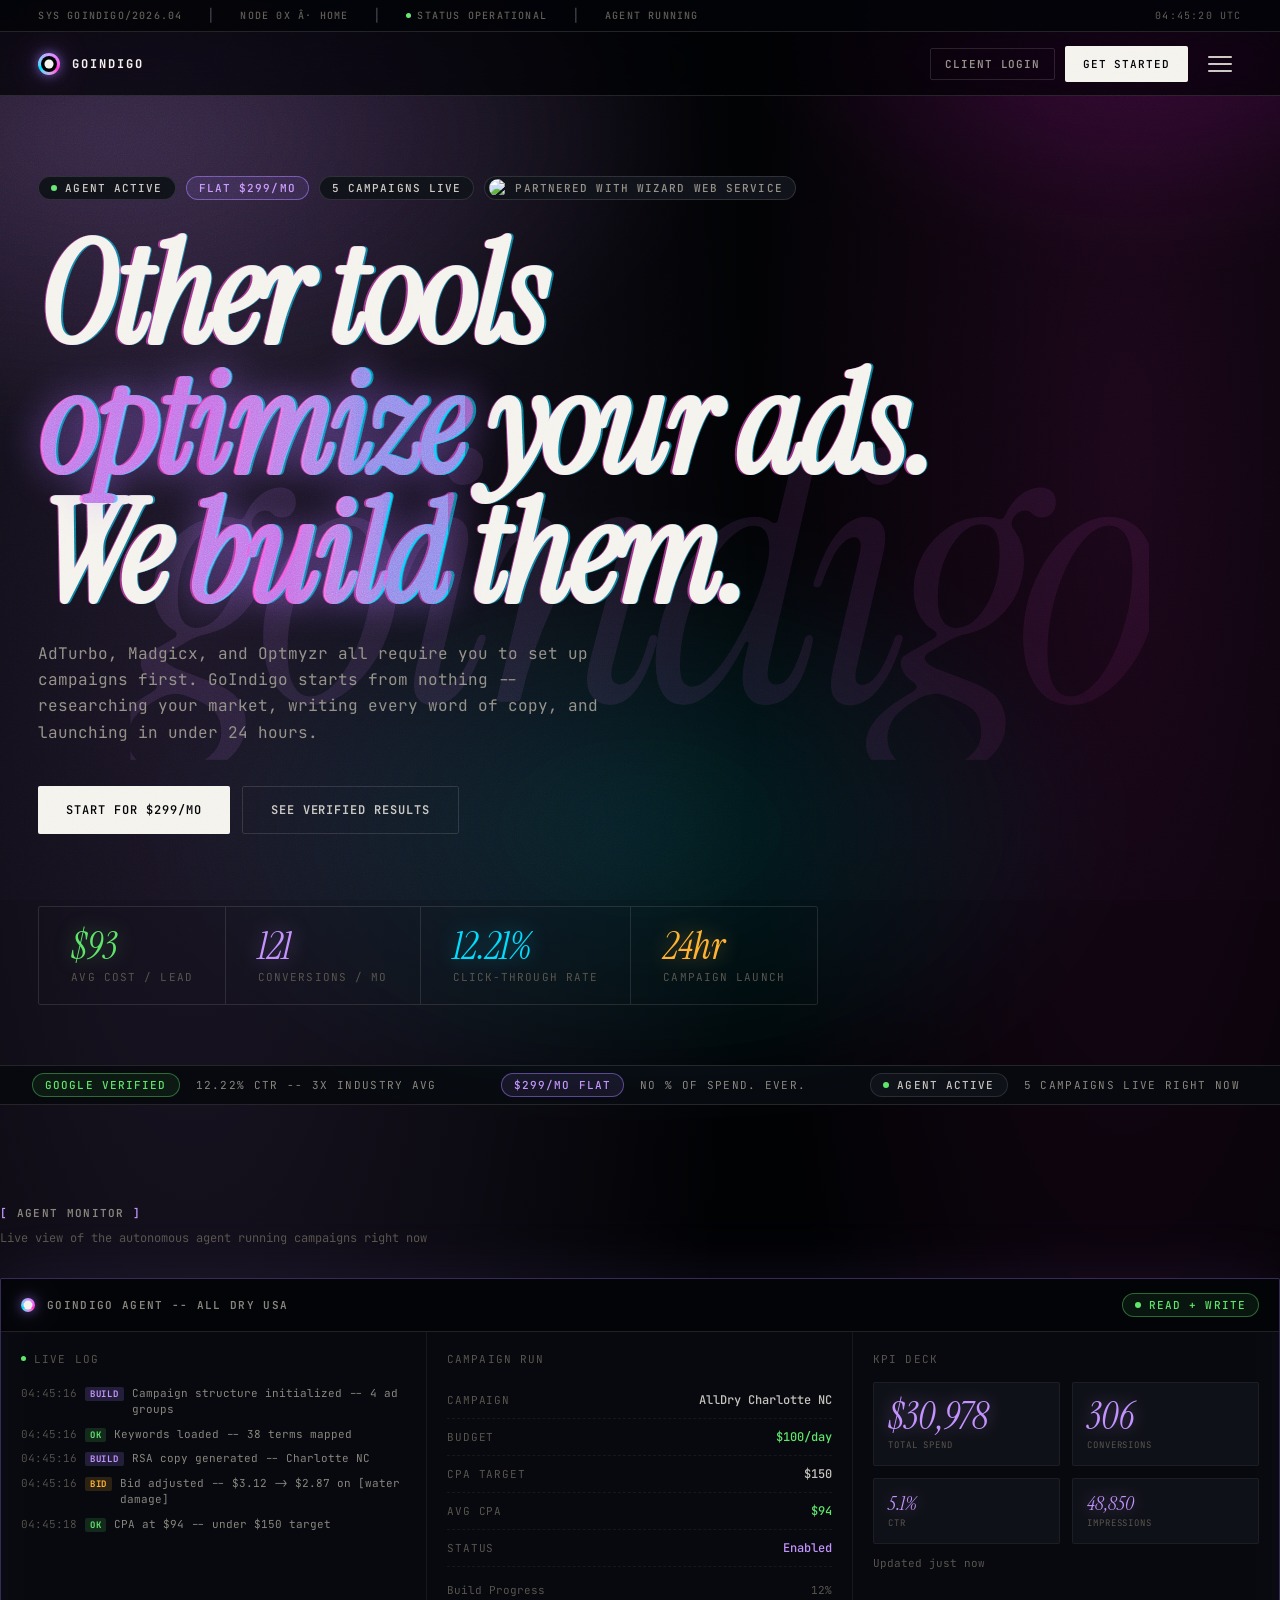
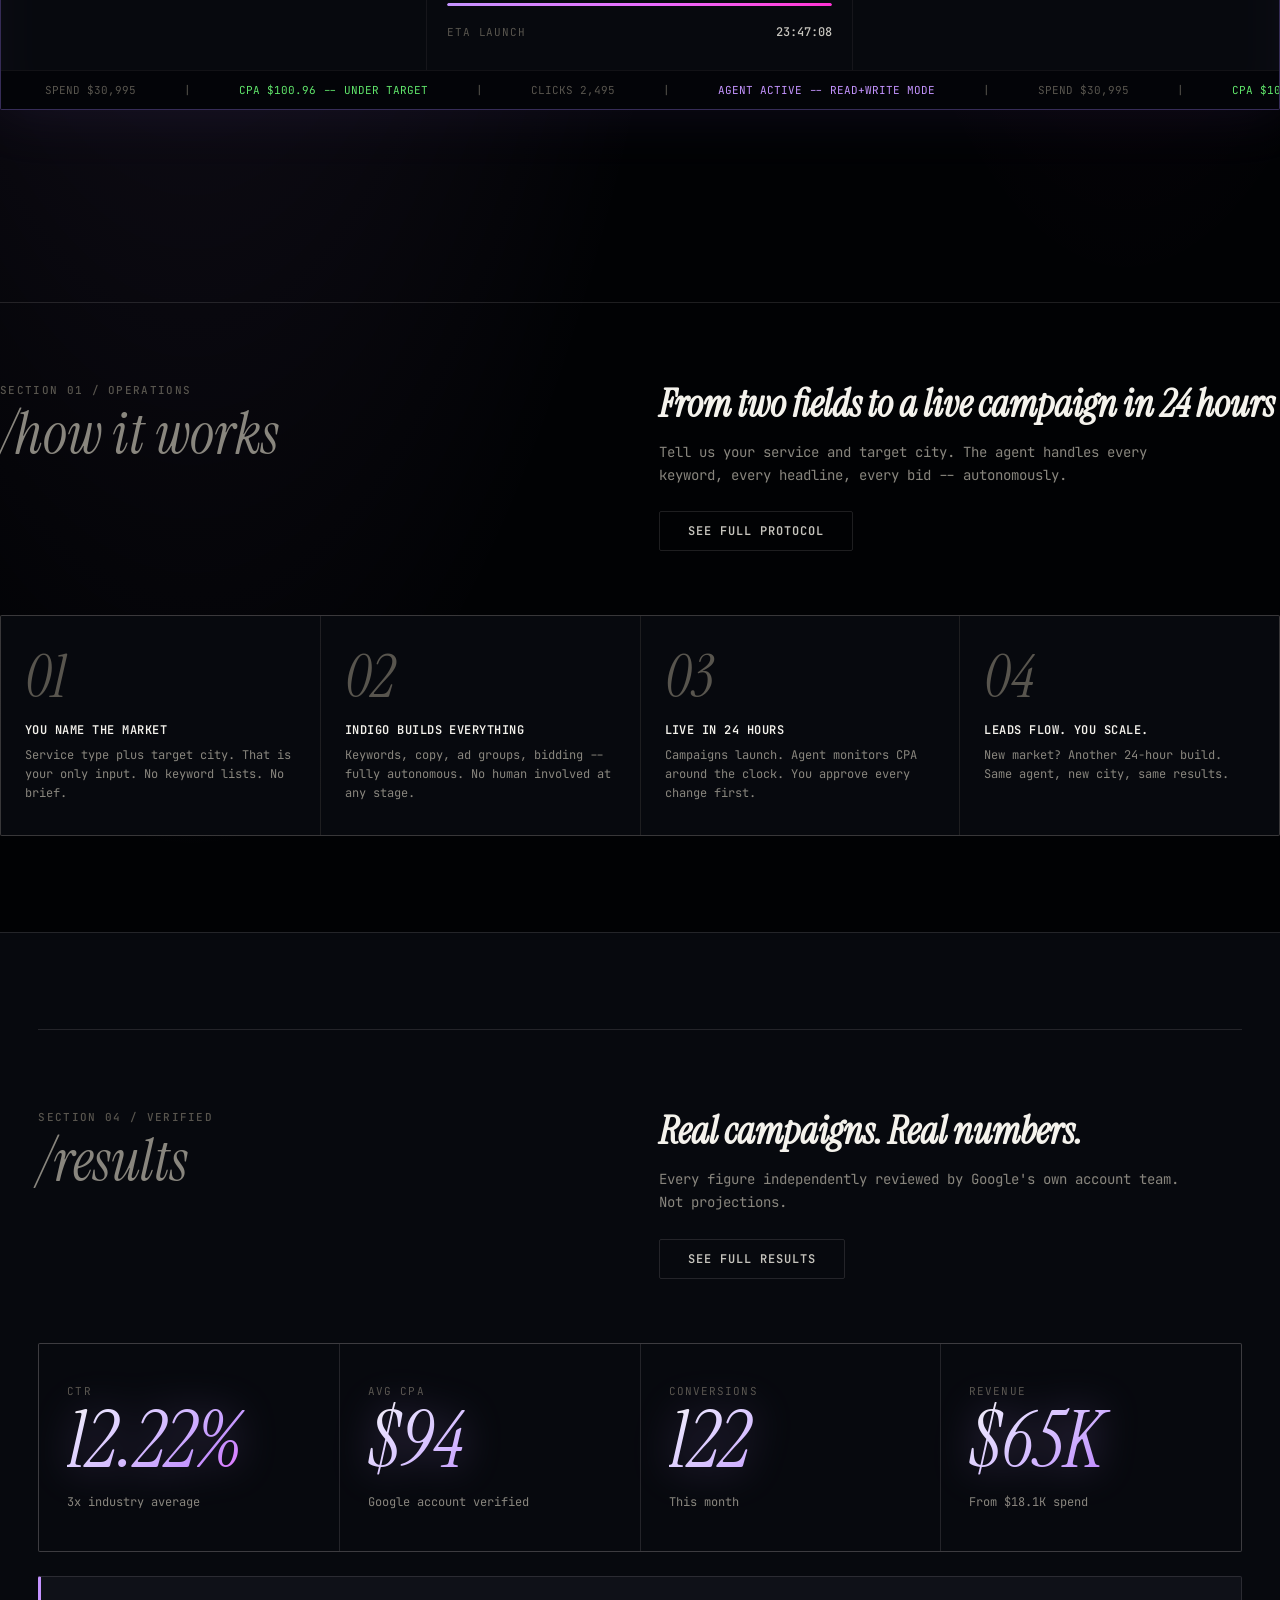
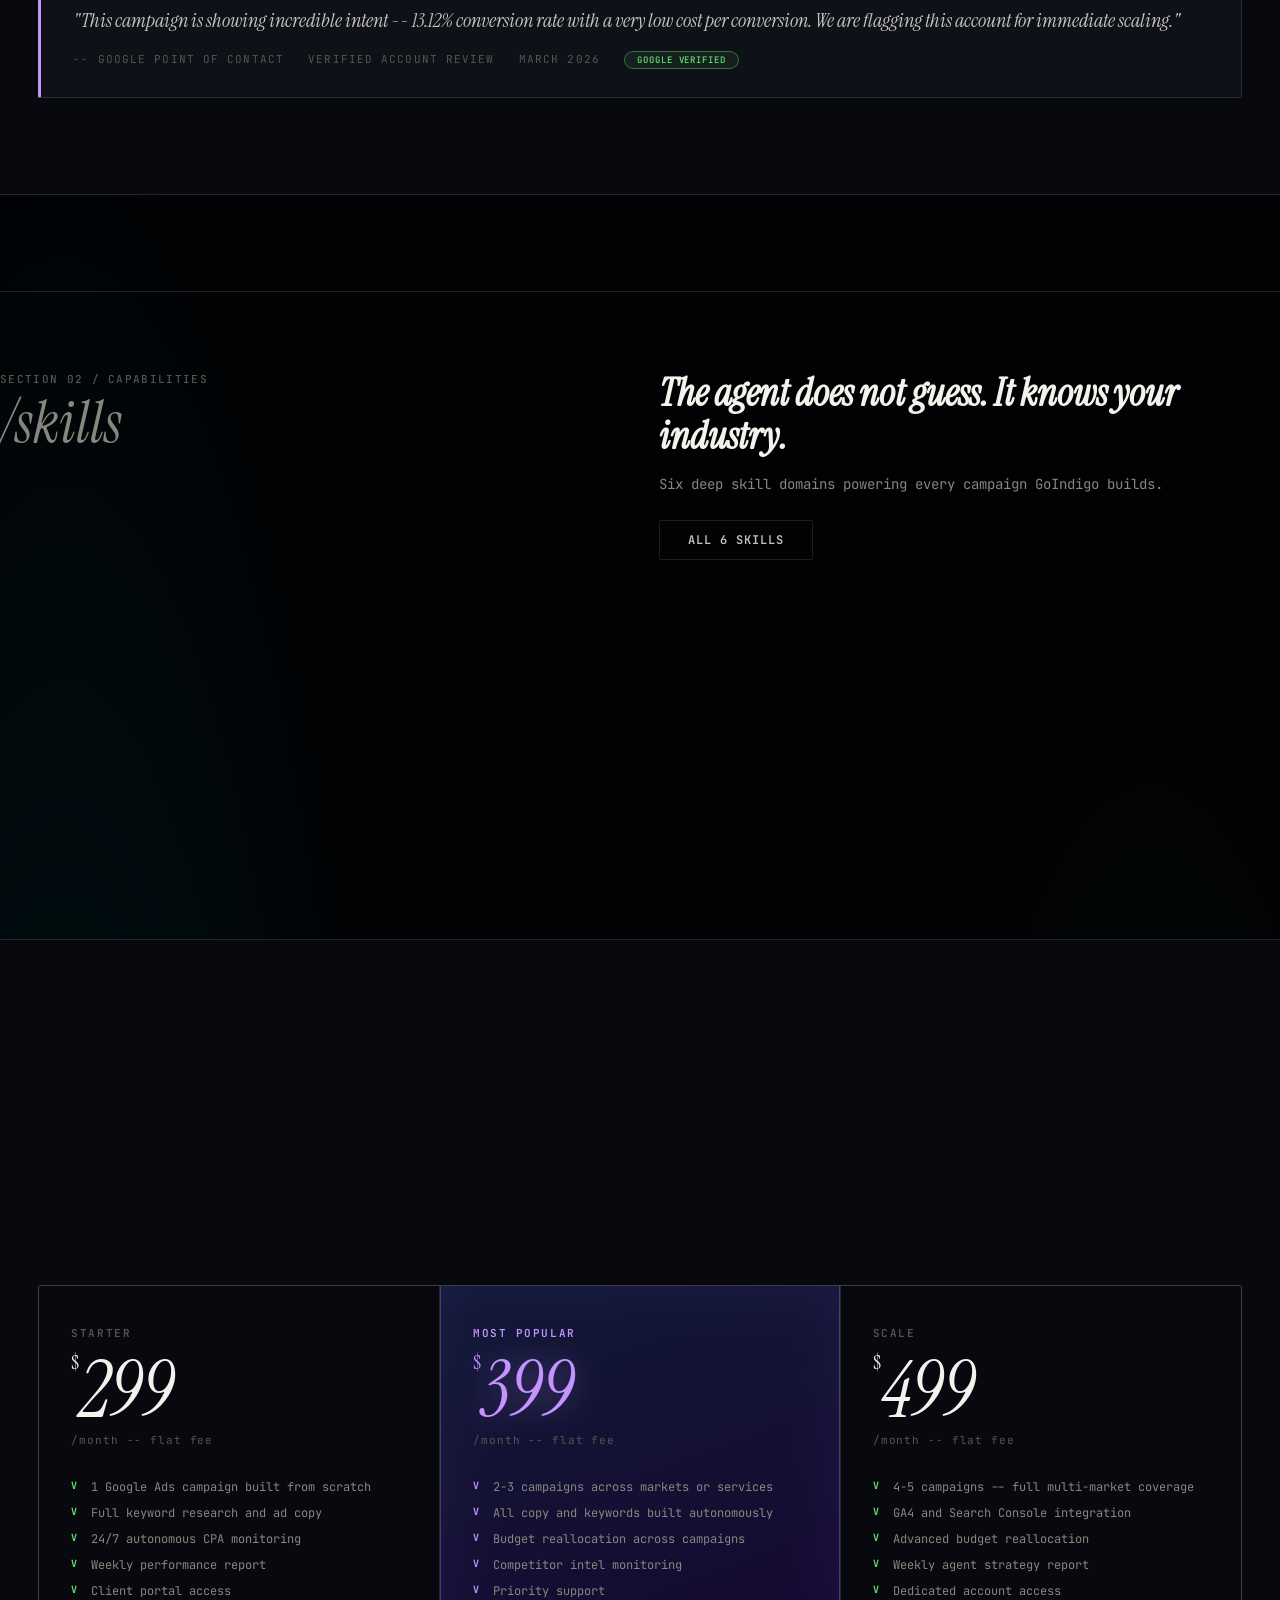
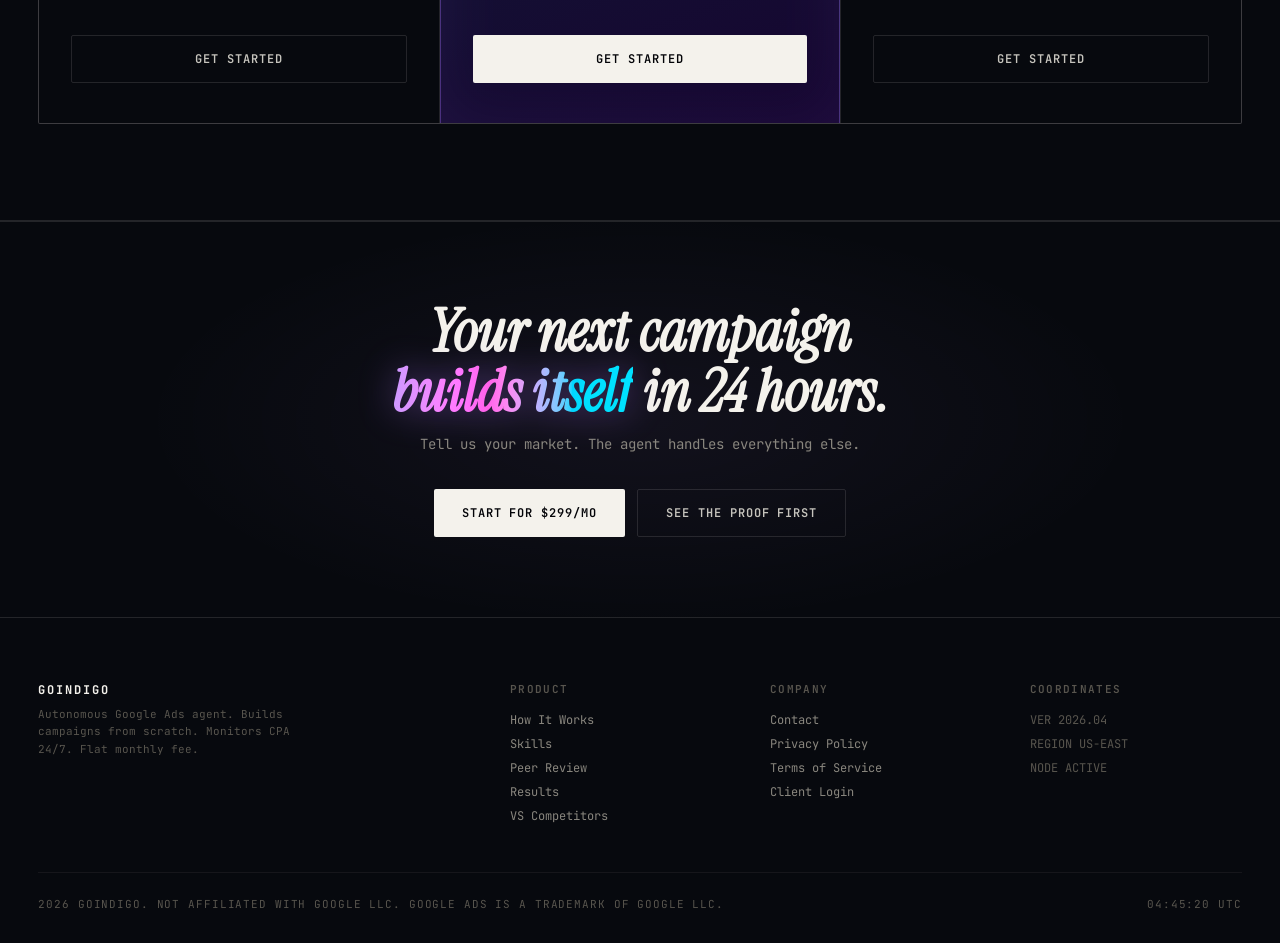
==== commit ab6fd7eb: "v3 clean deploy: index.html" ====
--- a/index.html
+++ b/index.html
@@ -3,8 +3,8 @@
 <head>
 <meta charset="UTF-8">
 <meta name="viewport" content="width=device-width, initial-scale=1.0">
-<title>GoIndigo ÃÂÃÂÃÂÃÂÃÂÃÂÃÂÃÂÃÂÃÂÃÂÃÂÃÂÃÂÃÂÃÂÃÂÃÂÃÂÃÂÃÂÃÂÃÂÃÂÃÂÃÂÃÂÃÂÃÂÃÂÃÂÃÂÃÂÃÂÃÂÃÂÃÂÃÂÃÂÃÂÃÂÃÂÃÂÃÂÃÂÃÂÃÂÃÂÃÂÃÂÃÂÃÂÃÂÃÂÃÂÃÂÃÂÃÂÃÂÃÂÃÂÃÂÃÂÃÂ¢ÃÂÃÂÃÂÃÂÃÂÃÂÃÂÃÂÃÂÃÂÃÂÃÂÃÂÃÂÃÂÃÂÃÂÃÂÃÂÃÂÃÂÃÂÃÂÃÂÃÂÃÂÃÂÃÂÃÂÃÂÃÂÃÂÃÂÃÂÃÂÃÂÃÂÃÂÃÂÃÂÃÂÃÂÃÂÃÂÃÂÃÂÃÂÃÂÃÂÃÂÃÂÃÂÃÂÃÂÃÂÃÂÃÂÃÂÃÂÃÂÃÂÃÂÃÂÃÂÃÂÃÂÃÂÃÂÃÂÃÂÃÂÃÂÃÂÃÂÃÂÃÂÃÂÃÂÃÂÃÂÃÂÃÂÃÂÃÂÃÂÃÂÃÂÃÂÃÂÃÂÃÂÃÂÃÂÃÂÃÂÃÂÃÂÃÂÃÂÃÂÃÂÃÂÃÂÃÂÃÂÃÂÃÂÃÂÃÂÃÂÃÂÃÂÃÂÃÂÃÂÃÂÃÂÃÂÃÂÃÂÃÂÃÂÃÂÃÂÃÂÃÂÃÂÃÂ Autonomous Google Ads Agent</title>
-<meta name="description" content="GoIndigo - Wizard Level Ads. AI-powered Google Ads management. Campaigns built from scratch, launched in 24 hours, optimized 24/7. Flat $299/mo.">
+<title>GoIndigo - Wizard Level Ads</title>
+<meta name="description" content="AI that builds campaigns from scratch, launches in 24 hours, and monitors CPA around the clock. Flat $299/mo.">
 <link rel="preconnect" href="https://fonts.googleapis.com">
 <link rel="preconnect" href="https://fonts.gstatic.com" crossorigin>
 <link href="https://fonts.googleapis.com/css2?family=JetBrains+Mono:wght@300;400;500;600;700&family=Instrument+Serif:ital@0;1&display=swap" rel="stylesheet">
@@ -20,11 +20,14 @@
 <section class="hero" style="position:relative;overflow:hidden;min-height:94vh;display:flex;align-items:center;padding:80px 0 60px;">
   <div class="hero-word" aria-hidden="true">goindigo</div>
   <div class="wrap" style="position:relative;z-index:2;width:100%;">
-    <div style="display:flex;flex-wrap:wrap;gap:10px;margin-bottom:32px;">
+    <div style="display:flex;flex-wrap:wrap;gap:10px;align-items:center;margin-bottom:32px;">
       <span class="pill"><span class="dot"></span>Agent Active</span>
       <span class="pill pill--accent">Flat $299/mo</span>
       <span class="pill">5 Campaigns Live</span>
-      <a href="https://www.wizardwebservice.com/" target="_blank" rel="noopener" style="display:inline-flex;align-items:center;gap:8px;height:24px;padding:0 12px 0 4px;border-radius:999px;border:1px solid var(--ink-line);background:var(--ink-2);text-decoration:none;"><img src="https://www.wizardwebservice.com/wp-content/uploads/2024/07/Circle-Transparent.png" alt="Wizard Web Service" style="width:18px;height:18px;border-radius:50%;"><span style="font-family:var(--font-mono);font-size:11px;font-weight:500;letter-spacing:0.10em;text-transform:uppercase;color:var(--fg-2);">Partnered with Wizard Web Service</span></a>
+      <a href="https://www.wizardwebservice.com/" target="_blank" rel="noopener" style="display:inline-flex;align-items:center;gap:8px;height:24px;padding:0 12px 0 4px;border-radius:999px;border:1px solid var(--ink-line);background:var(--ink-2);text-decoration:none;transition:border-color 0.3s;">
+        <img src="https://www.wizardwebservice.com/wp-content/uploads/2024/07/Circle-Transparent.png" alt="Wizard Web Service" style="width:18px;height:18px;border-radius:50%;">
+        <span style="font-family:var(--font-mono);font-size:11px;font-weight:500;letter-spacing:0.10em;text-transform:uppercase;color:var(--fg-2);">Partnered with Wizard Web Service</span>
+      </a>
     </div>
     <h1 class="display-1 rv" style="max-width:960px;margin-bottom:20px;">
       Other tools<br>
@@ -142,124 +145,7 @@
   </div>
 </section>
 
-<!-- HOW IT WORKS
-
-<!-- BEFORE WE SPEND A DOLLAR -->
-<section class="section wrap">
-  <div class="s-head rv">
-    <div class="s-head__num">
-      <span class="label-upper">Phase 0 / Pre-Launch</span>
-      <span class="big serif italic-serif">/before a dollar</span>
-    </div>
-    <div class="s-head__title">
-      <h2>6 checks before we spend your first dollar</h2>
-      <p>Most tools start spending immediately. GoIndigo runs a full pre-launch audit of your search data, funnel, tracking, and local presence first. Nothing goes live until the foundation is right.</p>
-    </div>
-  </div>
-  <div class="grid-2" style="gap:1px;background:var(--ink-line);border:1px solid var(--ink-line);border-radius:var(--radius);overflow:hidden;">
-    <div class="rv" style="background:var(--ink-1);padding:28px;">
-      <div style="display:flex;align-items:center;gap:10px;margin-bottom:16px;">
-        <span style="font-family:var(--font-serif);font-style:italic;font-size:var(--t-3xl);color:var(--fg-3);">01</span>
-        <span style="font-size:var(--t-sm);font-weight:600;color:var(--fg-0);letter-spacing:0.04em;">Search Demand Analysis</span>
-      </div>
-      <p style="font-size:var(--t-sm);color:var(--fg-2);line-height:1.65;">We read your actual search landscape -- what people are searching, where you show up organically, and where the gaps are -- before choosing a single keyword.</p>
-    </div>
-    <div class="rv" style="background:var(--ink-1);padding:28px;">
-      <div style="display:flex;align-items:center;gap:10px;margin-bottom:16px;">
-        <span style="font-family:var(--font-serif);font-style:italic;font-size:var(--t-3xl);color:var(--fg-3);">02</span>
-        <span style="font-size:var(--t-sm);font-weight:600;color:var(--fg-0);letter-spacing:0.04em;">Funnel & Landing Page Audit</span>
-      </div>
-      <p style="font-size:var(--t-sm);color:var(--fg-2);line-height:1.65;">Every form, CTA, and conversion path is reviewed. Traffic only goes to pages that are ready to convert -- never a homepage with no clear action.</p>
-    </div>
-    <div class="rv" style="background:var(--ink-1);padding:28px;">
-      <div style="display:flex;align-items:center;gap:10px;margin-bottom:16px;">
-        <span style="font-family:var(--font-serif);font-style:italic;font-size:var(--t-3xl);color:var(--fg-3);">03</span>
-        <span style="font-size:var(--t-sm);font-weight:600;color:var(--fg-0);letter-spacing:0.04em;">Conversion Tracking Setup</span>
-      </div>
-      <p style="font-size:var(--t-sm);color:var(--fg-2);line-height:1.65;">Every conversion signal is wired in before launch -- forms, calls, micro-conversions. The AI needs clean data targets from day one.</p>
-    </div>
-    <div class="rv" style="background:var(--ink-1);padding:28px;">
-      <div style="display:flex;align-items:center;gap:10px;margin-bottom:16px;">
-        <span style="font-family:var(--font-serif);font-style:italic;font-size:var(--t-3xl);color:var(--fg-3);">04</span>
-        <span style="font-size:var(--t-sm);font-weight:600;color:var(--fg-0);letter-spacing:0.04em;">Spam & Bot Protection</span>
-      </div>
-      <p style="font-size:var(--t-sm);color:var(--fg-2);line-height:1.65;">Automated fraud detection is verified across all entry points. Invalid clicks and bot traffic are blocked before they cost you a cent.</p>
-    </div>
-    <div class="rv" style="background:var(--ink-1);padding:28px;">
-      <div style="display:flex;align-items:center;gap:10px;margin-bottom:16px;">
-        <span style="font-family:var(--font-serif);font-style:italic;font-size:var(--t-3xl);color:var(--fg-3);">05</span>
-        <span style="font-size:var(--t-sm);font-weight:600;color:var(--fg-0);letter-spacing:0.04em;">Local Presence Integration</span>
-      </div>
-      <p style="font-size:var(--t-sm);color:var(--fg-2);line-height:1.65;">Your Google Business Profile is linked for Map Pack visibility. Local service ads and location extensions are configured from the start.</p>
-    </div>
-    <div class="rv" style="background:var(--ink-1);padding:28px;">
-      <div style="display:flex;align-items:center;gap:10px;margin-bottom:16px;">
-        <span style="font-family:var(--font-serif);font-style:italic;font-size:var(--t-3xl);color:var(--fg-3);">06</span>
-        <span style="font-size:var(--t-sm);font-weight:600;color:var(--fg-0);letter-spacing:0.04em;">Negative Keyword Foundation</span>
-      </div>
-      <p style="font-size:var(--t-sm);color:var(--fg-2);line-height:1.65;">Industry-specific exclusion lists are loaded before the first impression. Obvious waste is blocked from day one -- then refined continuously from live search data.</p>
-    </div>
-  </div>
-</section>
-
-
-
-<!-- INTELLIGENCE ENGINE -->
-<section class="section" style="background:var(--ink-1);border-top:1px solid var(--ink-line);border-bottom:1px solid var(--ink-line);">
-  <div class="wrap">
-    <div class="s-head rv">
-      <div class="s-head__num">
-        <span class="label-upper">Intelligence / Core</span>
-        <span class="big serif italic-serif">/engine</span>
-      </div>
-      <div class="s-head__title">
-        <h2>GoIndigo doesn't guess -- it reads your actual search data before spending a dollar.</h2>
-        <p>Every campaign is built on real GA4 conversion data and Search Console intelligence. Not templates. Not generic best practices. Your data.</p>
-      </div>
-    </div>
-    <div class="grid-2" style="gap:var(--gutter);margin-bottom:48px;">
-      <div class="rv" style="border:1px solid var(--ink-line);border-radius:var(--radius);padding:32px;background:var(--ink-2);border-top:2px solid var(--green);">
-        <div style="font-size:var(--t-xs);font-weight:600;letter-spacing:0.12em;text-transform:uppercase;color:var(--green);margin-bottom:16px;">Search Console Intelligence</div>
-        <div style="font-family:var(--font-serif);font-style:italic;font-size:var(--t-2xl);color:var(--fg-0);margin-bottom:16px;">Real search demand drives every keyword</div>
-        <div style="display:flex;flex-direction:column;gap:10px;">
-          <div class="kv"><span class="kv__k">High impression, low rank</span><span class="kv__v kv__v--green">Flagged as paid opportunity</span></div>
-          <div class="kv"><span class="kv__k">Already ranking well</span><span class="kv__v kv__v--indigo">Reinforced for full SERP dominance</span></div>
-          <div class="kv"><span class="kv__k">Low-CTR informational</span><span class="kv__v kv__v--amber">Auto-added as negative keyword</span></div>
-          <div class="kv"><span class="kv__k">Zero-impression queries</span><span class="kv__v">Excluded from spend</span></div>
-        </div>
-      </div>
-      <div class="rv" style="border:1px solid var(--ink-line);border-radius:var(--radius);padding:32px;background:var(--ink-2);border-top:2px solid var(--cyan);">
-        <div style="font-size:var(--t-xs);font-weight:600;letter-spacing:0.12em;text-transform:uppercase;color:var(--cyan);margin-bottom:16px;">GA4 Conversion Routing</div>
-        <div style="font-family:var(--font-serif);font-style:italic;font-size:var(--t-2xl);color:var(--fg-0);margin-bottom:16px;">Traffic goes where conversions happen</div>
-        <p style="font-size:var(--t-sm);color:var(--fg-2);line-height:1.65;margin-bottom:16px;">GA4 conversion data routes campaign traffic to the pages that actually convert -- never the homepage by default. The agent reads your real funnel data and sends clicks to the pages with the highest conversion rate.</p>
-        <div style="font-size:var(--t-xs);color:var(--fg-3);padding:12px 16px;background:var(--ink-0);border-radius:var(--radius);">$500/hr consultant thinking at $299/mo flat.</div>
-      </div>
-    </div>
-    <div class="grid-3 rv" style="margin-bottom:0;">
-      <div style="border:1px solid var(--ink-line);border-radius:var(--radius);padding:28px;background:var(--ink-2);">
-        <div style="font-size:var(--t-xs);font-weight:600;letter-spacing:0.12em;text-transform:uppercase;color:var(--indigo);margin-bottom:12px;">AI Peer Review</div>
-        <div style="font-family:var(--font-serif);font-style:italic;font-size:var(--t-xl);color:var(--fg-0);margin-bottom:10px;">Second AI scores every campaign</div>
-        <p style="font-size:var(--t-sm);color:var(--fg-2);line-height:1.65;">Every draft is scored by a second AI across 6 categories: Keyword Intelligence, Ad Copy, Geo Targeting, Bid Logic, Negative Coverage, and Structure. Must score 75/100 overall with no category below 40. Failed campaigns are auto-revised.</p>
-      </div>
-      <div style="border:1px solid var(--ink-line);border-radius:var(--radius);padding:28px;background:var(--ink-2);">
-        <div style="font-size:var(--t-xs);font-weight:600;letter-spacing:0.12em;text-transform:uppercase;color:var(--amber);margin-bottom:12px;">Agency-Grade Strategy</div>
-        <div style="font-family:var(--font-serif);font-style:italic;font-size:var(--t-xl);color:var(--fg-0);margin-bottom:10px;">Full knowledge base baked in</div>
-        <p style="font-size:var(--t-sm);color:var(--fg-2);line-height:1.65;">Bidding decision trees, learning period protection, RSA variety standards, Quality Score protocols, budget rules (daily budget must be 10x target CPA), and full conversion tracking hierarchy -- all built into every decision.</p>
-      </div>
-      <div style="border:1px solid var(--ink-line);border-radius:var(--radius);padding:28px;background:var(--ink-2);">
-        <div style="font-size:var(--t-xs);font-weight:600;letter-spacing:0.12em;text-transform:uppercase;color:var(--magenta);margin-bottom:12px;">Autonomy Control</div>
-        <div style="font-family:var(--font-serif);font-style:italic;font-size:var(--t-xl);color:var(--fg-0);margin-bottom:10px;">You choose the level</div>
-        <div style="display:flex;flex-direction:column;gap:8px;">
-          <div style="padding:8px 12px;border:1px solid var(--ink-line);border-radius:var(--radius);font-size:var(--t-sm);"><span style="color:var(--fg-3);font-weight:600;">Monitor</span> <span style="color:var(--fg-2);">-- watches and alerts, never acts</span></div>
-          <div style="padding:8px 12px;border:1px solid var(--ink-line);border-radius:var(--radius);font-size:var(--t-sm);"><span style="color:var(--amber);font-weight:600;">Recommend</span> <span style="color:var(--fg-2);">-- queues actions for your approval</span></div>
-          <div style="padding:8px 12px;border:1px solid oklch(78% 0.22 295 / 0.3);border-radius:var(--radius);font-size:var(--t-sm);background:oklch(78% 0.22 295 / 0.04);"><span style="color:var(--indigo);font-weight:600;">Autonomous</span> <span style="color:var(--fg-2);">-- executes within guardrails, full audit trail</span></div>
-        </div>
-      </div>
-    </div>
-  </div>
-</section>
-
- PREVIEW -->
+<!-- HOW IT WORKS PREVIEW -->
 <section class="section wrap">
   <div class="s-head rv">
     <div class="s-head__num">
@@ -267,31 +153,31 @@
       <span class="big serif italic-serif">/how it works</span>
     </div>
     <div class="s-head__title">
-      <h2>Four phases. Zero guesswork.</h2>
-      <p>GoIndigo audits your data, builds campaigns grounded in real search demand, then optimizes continuously as the account matures.</p>
-      <a href="how-it-works.html" class="btn btn-ghost" style="margin-top:24px;height:40px;"><span>See the 3-Phase Process</span></a>
+      <h2>From two fields to a live campaign in 24 hours</h2>
+      <p>Tell us your service and target city. The agent handles every keyword, every headline, every bid -- autonomously.</p>
+      <a href="how-it-works.html" class="btn btn-ghost" style="margin-top:24px;height:40px;"><span>See Full Protocol</span></a>
     </div>
   </div>
   <div class="grid-4" style="gap:1px;background:var(--ink-line);border:1px solid var(--ink-line);border-radius:var(--radius);overflow:hidden;margin-top:0;">
     <div class="rv" style="background:var(--ink-1);padding:32px 24px;">
       <div style="font-family:var(--font-serif);font-style:italic;font-size:var(--t-4xl);color:var(--fg-3);line-height:1;margin-bottom:16px;">01</div>
-      <div style="font-size:var(--t-md);font-weight:600;color:var(--fg-0);margin-bottom:8px;letter-spacing:0.04em;text-transform:uppercase;font-size:var(--t-sm);">Intelligence Gathering</div>
-      <p style="font-size:var(--t-sm);color:var(--fg-2);line-height:1.6;">Search demand analysis, funnel audit, conversion tracking, bot protection, and local presence -- all verified before launch.</p>
+      <div style="font-size:var(--t-md);font-weight:600;color:var(--fg-0);margin-bottom:8px;letter-spacing:0.04em;text-transform:uppercase;font-size:var(--t-sm);">You Name the Market</div>
+      <p style="font-size:var(--t-sm);color:var(--fg-2);line-height:1.6;">Service type plus target city. That is your only input. No keyword lists. No brief.</p>
     </div>
     <div class="rv" style="background:var(--ink-1);padding:32px 24px;animation-delay:0.07s;">
       <div style="font-family:var(--font-serif);font-style:italic;font-size:var(--t-4xl);color:var(--fg-3);line-height:1;margin-bottom:16px;">02</div>
-      <div style="font-size:var(--t-sm);font-weight:600;color:var(--fg-0);margin-bottom:8px;letter-spacing:0.04em;text-transform:uppercase;">Data-Driven Build</div>
-      <p style="font-size:var(--t-sm);color:var(--fg-2);line-height:1.6;">Every keyword, ad, and bid built from your actual search data. Geo-targeting, demographics, and negative keywords configured.</p>
+      <div style="font-size:var(--t-sm);font-weight:600;color:var(--fg-0);margin-bottom:8px;letter-spacing:0.04em;text-transform:uppercase;">Indigo Builds Everything</div>
+      <p style="font-size:var(--t-sm);color:var(--fg-2);line-height:1.6;">Keywords, copy, ad groups, bidding -- fully autonomous. No human involved at any stage.</p>
     </div>
     <div class="rv" style="background:var(--ink-1);padding:32px 24px;animation-delay:0.14s;">
       <div style="font-family:var(--font-serif);font-style:italic;font-size:var(--t-4xl);color:var(--fg-3);line-height:1;margin-bottom:16px;">03</div>
-      <div style="font-size:var(--t-sm);font-weight:600;color:var(--fg-0);margin-bottom:8px;letter-spacing:0.04em;text-transform:uppercase;">Continuous Optimization</div>
-      <p style="font-size:var(--t-sm);color:var(--fg-2);line-height:1.6;">The agent mines search data daily, blocks waste, evolves bidding strategy, and logs every action taken.</p>
+      <div style="font-size:var(--t-sm);font-weight:600;color:var(--fg-0);margin-bottom:8px;letter-spacing:0.04em;text-transform:uppercase;">Live in 24 Hours</div>
+      <p style="font-size:var(--t-sm);color:var(--fg-2);line-height:1.6;">Campaigns launch. Agent monitors CPA around the clock. You approve every change first.</p>
     </div>
     <div class="rv" style="background:var(--ink-1);padding:32px 24px;animation-delay:0.21s;">
       <div style="font-family:var(--font-serif);font-style:italic;font-size:var(--t-4xl);color:var(--fg-3);line-height:1;margin-bottom:16px;">04</div>
-      <div style="font-size:var(--t-sm);font-weight:600;color:var(--fg-0);margin-bottom:8px;letter-spacing:0.04em;text-transform:uppercase;">You Choose the Autonomy</div>
-      <p style="font-size:var(--t-sm);color:var(--fg-2);line-height:1.6;">Monitor only, recommend for approval, or fully autonomous within guardrails. New market? Same 3-phase process.</p>
+      <div style="font-size:var(--t-sm);font-weight:600;color:var(--fg-0);margin-bottom:8px;letter-spacing:0.04em;text-transform:uppercase;">Leads Flow. You Scale.</div>
+      <p style="font-size:var(--t-sm);color:var(--fg-2);line-height:1.6;">New market? Another 24-hour build. Same agent, new city, same results.</p>
     </div>
   </div>
 </section>
@@ -347,30 +233,30 @@
       <span class="big serif italic-serif">/skills</span>
     </div>
     <div class="s-head__title">
-      <h2>GoIndigo doesn't guess. It reads your actual search data.</h2>
-      <p>Five intelligence layers powered by GA4 and Search Console data.</p>
-      <a href="skills.html" class="btn btn-ghost" style="margin-top:24px;height:40px;"><span>See All Capabilities</span></a>
+      <h2>The agent does not guess. It knows your industry.</h2>
+      <p>Six deep skill domains powering every campaign GoIndigo builds.</p>
+      <a href="skills.html" class="btn btn-ghost" style="margin-top:24px;height:40px;"><span>All 6 Skills</span></a>
     </div>
   </div>
   <div class="grid-3">
     <div class="skill-card rv">
-      <div class="skill-card__num">01 / Search Intelligence</div>
-      <div class="skill-card__name">Reads Your Data</div>
-      <p class="skill-card__desc">Connects to GA4 and Search Console. Keywords come from real search demand, not AI guesses. High-volume queries where you rank poorly become paid opportunities.</p>
+      <div class="skill-card__num">01 / Keyword Intelligence</div>
+      <div class="skill-card__name">Maps Intent</div>
+      <p class="skill-card__desc">High-intent queries by service, geo, urgency and commercial intent -- with negatives from day one.</p>
       <div class="skill-card__tags"><span class="skill-tag">Intent Mapping</span><span class="skill-tag">Geo Mods</span><span class="skill-tag">Negatives</span></div>
       <div class="skill-card__score">96/100</div>
     </div>
     <div class="skill-card rv" style="animation-delay:0.07s;">
-      <div class="skill-card__num">02 / AI Peer Review</div>
-      <div class="skill-card__name">Second AI Scores It</div>
-      <p class="skill-card__desc">Every campaign scored by a second AI across 6 categories. Must pass 75/100 overall with no category below 40 before a dollar is spent.</p>
+      <div class="skill-card__num">02 / AI Copywriting</div>
+      <div class="skill-card__name">Writes Everything</div>
+      <p class="skill-card__desc">RSA headlines, descriptions, sitelinks and callouts -- original copy for your exact market.</p>
       <div class="skill-card__tags"><span class="skill-tag">RSA Headlines</span><span class="skill-tag">Descriptions</span><span class="skill-tag">Extensions</span></div>
       <div class="skill-card__score">94/100</div>
     </div>
     <div class="skill-card rv" style="animation-delay:0.14s;">
-      <div class="skill-card__num">03 / Agency Intelligence</div>
-      <div class="skill-card__name">$500/hr Thinking</div>
-      <p class="skill-card__desc">Full agency knowledge base: bidding decision trees, learning period protection, budget rules, RSA variety standards, and Quality Score protocols.</p>
+      <div class="skill-card__num">03 / Bid Intelligence</div>
+      <div class="skill-card__name">Hits Your CPA</div>
+      <p class="skill-card__desc">Sets tCPA bidding, monitors hourly, auto-adjusts bids to hit your target cost per conversion.</p>
       <div class="skill-card__tags"><span class="skill-tag">tCPA</span><span class="skill-tag">Bid Adjust</span><span class="skill-tag">CPA Guard</span></div>
       <div class="skill-card__score">91/100</div>
     </div>
@@ -402,7 +288,7 @@
           <li>Weekly performance report</li>
           <li>Client portal access</li>
         </ul>
-        <a href="https://create-repl-danielt51.replit.app/client-intake" class="btn btn-ghost" style="width:100%;justify-content:center;"><span>Get Started</span></a>
+        <a href="contact.html" class="btn btn-ghost" style="width:100%;justify-content:center;"><span>Get Started</span></a>
       </div>
       <div class="plan plan--featured">
         <div class="plan__tier" style="color:var(--indigo);">Most Popular</div>
@@ -415,7 +301,7 @@
           <li>Competitor intel monitoring</li>
           <li>Priority support</li>
         </ul>
-        <a href="https://create-repl-danielt51.replit.app/client-intake" class="btn btn-primary" style="width:100%;justify-content:center;"><span>Get Started</span></a>
+        <a href="contact.html" class="btn btn-primary" style="width:100%;justify-content:center;"><span>Get Started</span></a>
       </div>
       <div class="plan">
         <div class="plan__tier">Scale</div>
@@ -428,7 +314,7 @@
           <li>Weekly agent strategy report</li>
           <li>Dedicated account access</li>
         </ul>
-        <a href="https://create-repl-danielt51.replit.app/client-intake" class="btn btn-ghost" style="width:100%;justify-content:center;"><span>Get Started</span></a>
+        <a href="contact.html" class="btn btn-ghost" style="width:100%;justify-content:center;"><span>Get Started</span></a>
       </div>
     </div>
   </div>
@@ -446,11 +332,12 @@
   </div>
 </div>
 
+
 <footer id="site-footer"></footer>
 
 <script src="assets/shell.js"></script>
 <script>
-/* ÃÂÃÂÃÂÃÂÃÂÃÂÃÂÃÂÃÂÃÂÃÂÃÂÃÂÃÂÃÂÃÂÃÂÃÂÃÂÃÂÃÂÃÂÃÂÃÂÃÂÃÂÃÂÃÂÃÂÃÂÃÂÃÂÃÂÃÂÃÂÃÂÃÂÃÂÃÂÃÂÃÂÃÂÃÂÃÂÃÂÃÂÃÂÃÂÃÂÃÂÃÂÃÂÃÂÃÂÃÂÃÂÃÂÃÂÃÂÃÂÃÂÃÂÃÂÃÂ¢ÃÂÃÂÃÂÃÂÃÂÃÂÃÂÃÂÃÂÃÂÃÂÃÂÃÂÃÂÃÂÃÂÃÂÃÂÃÂÃÂÃÂÃÂÃÂÃÂÃÂÃÂÃÂÃÂÃÂÃÂÃÂÃÂÃÂÃÂÃÂÃÂÃÂÃÂÃÂÃÂÃÂÃÂÃÂÃÂÃÂÃÂÃÂÃÂÃÂÃÂÃÂÃÂÃÂÃÂÃÂÃÂÃÂÃÂÃÂÃÂÃÂÃÂÃÂÃÂÃÂÃÂÃÂÃÂÃÂÃÂÃÂÃÂÃÂÃÂÃÂÃÂÃÂÃÂÃÂÃÂÃÂÃÂÃÂÃÂÃÂÃÂÃÂÃÂÃÂÃÂÃÂÃÂÃÂÃÂÃÂÃÂÃÂÃÂÃÂÃÂÃÂÃÂÃÂÃÂÃÂÃÂÃÂÃÂÃÂÃÂÃÂÃÂÃÂÃÂÃÂÃÂÃÂÃÂÃÂÃÂÃÂÃÂÃÂÃÂÃÂÃÂÃÂÃÂÃÂÃÂÃÂÃÂÃÂÃÂÃÂÃÂÃÂÃÂÃÂÃÂÃÂÃÂÃÂÃÂÃÂÃÂÃÂÃÂÃÂÃÂÃÂÃÂÃÂÃÂÃÂÃÂÃÂÃÂÃÂÃÂÃÂÃÂÃÂÃÂÃÂÃÂÃÂÃÂÃÂÃÂÃÂÃÂÃÂÃÂÃÂÃÂÃÂÃÂÃÂÃÂÃÂÃÂÃÂÃÂÃÂÃÂÃÂÃÂÃÂÃÂÃÂÃÂ¢ÃÂÃÂÃÂÃÂÃÂÃÂÃÂÃÂÃÂÃÂÃÂÃÂÃÂÃÂÃÂÃÂÃÂÃÂÃÂÃÂÃÂÃÂÃÂÃÂÃÂÃÂÃÂÃÂÃÂÃÂÃÂÃÂÃÂÃÂÃÂÃÂÃÂÃÂÃÂÃÂÃÂÃÂÃÂÃÂÃÂÃÂÃÂÃÂÃÂÃÂÃÂÃÂÃÂÃÂÃÂÃÂÃÂÃÂÃÂÃÂÃÂÃÂÃÂÃÂÃÂÃÂÃÂÃÂÃÂÃÂÃÂÃÂÃÂÃÂÃÂÃÂÃÂÃÂÃÂÃÂÃÂÃÂÃÂÃÂÃÂÃÂÃÂÃÂÃÂÃÂÃÂÃÂÃÂÃÂÃÂÃÂÃÂÃÂÃÂÃÂÃÂÃÂÃÂÃÂÃÂÃÂÃÂÃÂÃÂÃÂÃÂÃÂÃÂÃÂÃÂÃÂÃÂÃÂÃÂÃÂÃÂÃÂÃÂÃÂÃÂÃÂÃÂÃÂ AGENT MONITOR LIVE LOG ÃÂÃÂÃÂÃÂÃÂÃÂÃÂÃÂÃÂÃÂÃÂÃÂÃÂÃÂÃÂÃÂÃÂÃÂÃÂÃÂÃÂÃÂÃÂÃÂÃÂÃÂÃÂÃÂÃÂÃÂÃÂÃÂÃÂÃÂÃÂÃÂÃÂÃÂÃÂÃÂÃÂÃÂÃÂÃÂÃÂÃÂÃÂÃÂÃÂÃÂÃÂÃÂÃÂÃÂÃÂÃÂÃÂÃÂÃÂÃÂÃÂÃÂÃÂÃÂ¢ÃÂÃÂÃÂÃÂÃÂÃÂÃÂÃÂÃÂÃÂÃÂÃÂÃÂÃÂÃÂÃÂÃÂÃÂÃÂÃÂÃÂÃÂÃÂÃÂÃÂÃÂÃÂÃÂÃÂÃÂÃÂÃÂÃÂÃÂÃÂÃÂÃÂÃÂÃÂÃÂÃÂÃÂÃÂÃÂÃÂÃÂÃÂÃÂÃÂÃÂÃÂÃÂÃÂÃÂÃÂÃÂÃÂÃÂÃÂÃÂÃÂÃÂÃÂÃÂÃÂÃÂÃÂÃÂÃÂÃÂÃÂÃÂÃÂÃÂÃÂÃÂÃÂÃÂÃÂÃÂÃÂÃÂÃÂÃÂÃÂÃÂÃÂÃÂÃÂÃÂÃÂÃÂÃÂÃÂÃÂÃÂÃÂÃÂÃÂÃÂÃÂÃÂÃÂÃÂÃÂÃÂÃÂÃÂÃÂÃÂÃÂÃÂÃÂÃÂÃÂÃÂÃÂÃÂÃÂÃÂÃÂÃÂÃÂÃÂÃÂÃÂÃÂÃÂÃÂÃÂÃÂÃÂÃÂÃÂÃÂÃÂÃÂÃÂÃÂÃÂÃÂÃÂÃÂÃÂÃÂÃÂÃÂÃÂÃÂÃÂÃÂÃÂÃÂÃÂÃÂÃÂÃÂÃÂÃÂÃÂÃÂÃÂÃÂÃÂÃÂÃÂÃÂÃÂÃÂÃÂÃÂÃÂÃÂÃÂÃÂÃÂÃÂÃÂÃÂÃÂÃÂÃÂÃÂÃÂÃÂÃÂÃÂÃÂÃÂÃÂÃÂÃÂ¢ÃÂÃÂÃÂÃÂÃÂÃÂÃÂÃÂÃÂÃÂÃÂÃÂÃÂÃÂÃÂÃÂÃÂÃÂÃÂÃÂÃÂÃÂÃÂÃÂÃÂÃÂÃÂÃÂÃÂÃÂÃÂÃÂÃÂÃÂÃÂÃÂÃÂÃÂÃÂÃÂÃÂÃÂÃÂÃÂÃÂÃÂÃÂÃÂÃÂÃÂÃÂÃÂÃÂÃÂÃÂÃÂÃÂÃÂÃÂÃÂÃÂÃÂÃÂÃÂÃÂÃÂÃÂÃÂÃÂÃÂÃÂÃÂÃÂÃÂÃÂÃÂÃÂÃÂÃÂÃÂÃÂÃÂÃÂÃÂÃÂÃÂÃÂÃÂÃÂÃÂÃÂÃÂÃÂÃÂÃÂÃÂÃÂÃÂÃÂÃÂÃÂÃÂÃÂÃÂÃÂÃÂÃÂÃÂÃÂÃÂÃÂÃÂÃÂÃÂÃÂÃÂÃÂÃÂÃÂÃÂÃÂÃÂÃÂÃÂÃÂÃÂÃÂÃÂ */
+/* ── AGENT MONITOR LIVE LOG ── */
 (function() {
   const LOG_ENTRIES = [
     { type: 'build', msg: 'Campaign structure initialized -- 4 ad groups' },
@@ -507,7 +394,7 @@
   }, 60000);
 })();
 
-/* ÃÂÃÂÃÂÃÂÃÂÃÂÃÂÃÂÃÂÃÂÃÂÃÂÃÂÃÂÃÂÃÂÃÂÃÂÃÂÃÂÃÂÃÂÃÂÃÂÃÂÃÂÃÂÃÂÃÂÃÂÃÂÃÂÃÂÃÂÃÂÃÂÃÂÃÂÃÂÃÂÃÂÃÂÃÂÃÂÃÂÃÂÃÂÃÂÃÂÃÂÃÂÃÂÃÂÃÂÃÂÃÂÃÂÃÂÃÂÃÂÃÂÃÂÃÂÃÂ¢ÃÂÃÂÃÂÃÂÃÂÃÂÃÂÃÂÃÂÃÂÃÂÃÂÃÂÃÂÃÂÃÂÃÂÃÂÃÂÃÂÃÂÃÂÃÂÃÂÃÂÃÂÃÂÃÂÃÂÃÂÃÂÃÂÃÂÃÂÃÂÃÂÃÂÃÂÃÂÃÂÃÂÃÂÃÂÃÂÃÂÃÂÃÂÃÂÃÂÃÂÃÂÃÂÃÂÃÂÃÂÃÂÃÂÃÂÃÂÃÂÃÂÃÂÃÂÃÂÃÂÃÂÃÂÃÂÃÂÃÂÃÂÃÂÃÂÃÂÃÂÃÂÃÂÃÂÃÂÃÂÃÂÃÂÃÂÃÂÃÂÃÂÃÂÃÂÃÂÃÂÃÂÃÂÃÂÃÂÃÂÃÂÃÂÃÂÃÂÃÂÃÂÃÂÃÂÃÂÃÂÃÂÃÂÃÂÃÂÃÂÃÂÃÂÃÂÃÂÃÂÃÂÃÂÃÂÃÂÃÂÃÂÃÂÃÂÃÂÃÂÃÂÃÂÃÂÃÂÃÂÃÂÃÂÃÂÃÂÃÂÃÂÃÂÃÂÃÂÃÂÃÂÃÂÃÂÃÂÃÂÃÂÃÂÃÂÃÂÃÂÃÂÃÂÃÂÃÂÃÂÃÂÃÂÃÂÃÂÃÂÃÂÃÂÃÂÃÂÃÂÃÂÃÂÃÂÃÂÃÂÃÂÃÂÃÂÃÂÃÂÃÂÃÂÃÂÃÂÃÂÃÂÃÂÃÂÃÂÃÂÃÂÃÂÃÂÃÂÃÂÃÂÃÂ¢ÃÂÃÂÃÂÃÂÃÂÃÂÃÂÃÂÃÂÃÂÃÂÃÂÃÂÃÂÃÂÃÂÃÂÃÂÃÂÃÂÃÂÃÂÃÂÃÂÃÂÃÂÃÂÃÂÃÂÃÂÃÂÃÂÃÂÃÂÃÂÃÂÃÂÃÂÃÂÃÂÃÂÃÂÃÂÃÂÃÂÃÂÃÂÃÂÃÂÃÂÃÂÃÂÃÂÃÂÃÂÃÂÃÂÃÂÃÂÃÂÃÂÃÂÃÂÃÂÃÂÃÂÃÂÃÂÃÂÃÂÃÂÃÂÃÂÃÂÃÂÃÂÃÂÃÂÃÂÃÂÃÂÃÂÃÂÃÂÃÂÃÂÃÂÃÂÃÂÃÂÃÂÃÂÃÂÃÂÃÂÃÂÃÂÃÂÃÂÃÂÃÂÃÂÃÂÃÂÃÂÃÂÃÂÃÂÃÂÃÂÃÂÃÂÃÂÃÂÃÂÃÂÃÂÃÂÃÂÃÂÃÂÃÂÃÂÃÂÃÂÃÂÃÂÃÂ COUNT UP ANIMATION ÃÂÃÂÃÂÃÂÃÂÃÂÃÂÃÂÃÂÃÂÃÂÃÂÃÂÃÂÃÂÃÂÃÂÃÂÃÂÃÂÃÂÃÂÃÂÃÂÃÂÃÂÃÂÃÂÃÂÃÂÃÂÃÂÃÂÃÂÃÂÃÂÃÂÃÂÃÂÃÂÃÂÃÂÃÂÃÂÃÂÃÂÃÂÃÂÃÂÃÂÃÂÃÂÃÂÃÂÃÂÃÂÃÂÃÂÃÂÃÂÃÂÃÂÃÂÃÂ¢ÃÂÃÂÃÂÃÂÃÂÃÂÃÂÃÂÃÂÃÂÃÂÃÂÃÂÃÂÃÂÃÂÃÂÃÂÃÂÃÂÃÂÃÂÃÂÃÂÃÂÃÂÃÂÃÂÃÂÃÂÃÂÃÂÃÂÃÂÃÂÃÂÃÂÃÂÃÂÃÂÃÂÃÂÃÂÃÂÃÂÃÂÃÂÃÂÃÂÃÂÃÂÃÂÃÂÃÂÃÂÃÂÃÂÃÂÃÂÃÂÃÂÃÂÃÂÃÂÃÂÃÂÃÂÃÂÃÂÃÂÃÂÃÂÃÂÃÂÃÂÃÂÃÂÃÂÃÂÃÂÃÂÃÂÃÂÃÂÃÂÃÂÃÂÃÂÃÂÃÂÃÂÃÂÃÂÃÂÃÂÃÂÃÂÃÂÃÂÃÂÃÂÃÂÃÂÃÂÃÂÃÂÃÂÃÂÃÂÃÂÃÂÃÂÃÂÃÂÃÂÃÂÃÂÃÂÃÂÃÂÃÂÃÂÃÂÃÂÃÂÃÂÃÂÃÂÃÂÃÂÃÂÃÂÃÂÃÂÃÂÃÂÃÂÃÂÃÂÃÂÃÂÃÂÃÂÃÂÃÂÃÂÃÂÃÂÃÂÃÂÃÂÃÂÃÂÃÂÃÂÃÂÃÂÃÂÃÂÃÂÃÂÃÂÃÂÃÂÃÂÃÂÃÂÃÂÃÂÃÂÃÂÃÂÃÂÃÂÃÂÃÂÃÂÃÂÃÂÃÂÃÂÃÂÃÂÃÂÃÂÃÂÃÂÃÂÃÂÃÂÃÂÃÂ¢ÃÂÃÂÃÂÃÂÃÂÃÂÃÂÃÂÃÂÃÂÃÂÃÂÃÂÃÂÃÂÃÂÃÂÃÂÃÂÃÂÃÂÃÂÃÂÃÂÃÂÃÂÃÂÃÂÃÂÃÂÃÂÃÂÃÂÃÂÃÂÃÂÃÂÃÂÃÂÃÂÃÂÃÂÃÂÃÂÃÂÃÂÃÂÃÂÃÂÃÂÃÂÃÂÃÂÃÂÃÂÃÂÃÂÃÂÃÂÃÂÃÂÃÂÃÂÃÂÃÂÃÂÃÂÃÂÃÂÃÂÃÂÃÂÃÂÃÂÃÂÃÂÃÂÃÂÃÂÃÂÃÂÃÂÃÂÃÂÃÂÃÂÃÂÃÂÃÂÃÂÃÂÃÂÃÂÃÂÃÂÃÂÃÂÃÂÃÂÃÂÃÂÃÂÃÂÃÂÃÂÃÂÃÂÃÂÃÂÃÂÃÂÃÂÃÂÃÂÃÂÃÂÃÂÃÂÃÂÃÂÃÂÃÂÃÂÃÂÃÂÃÂÃÂÃÂ */
+/* ── COUNT UP ANIMATION ── */
 (function() {
   function easeOut(t) { return 1 - Math.pow(1 - t, 3); }
   function animateCount(el) {
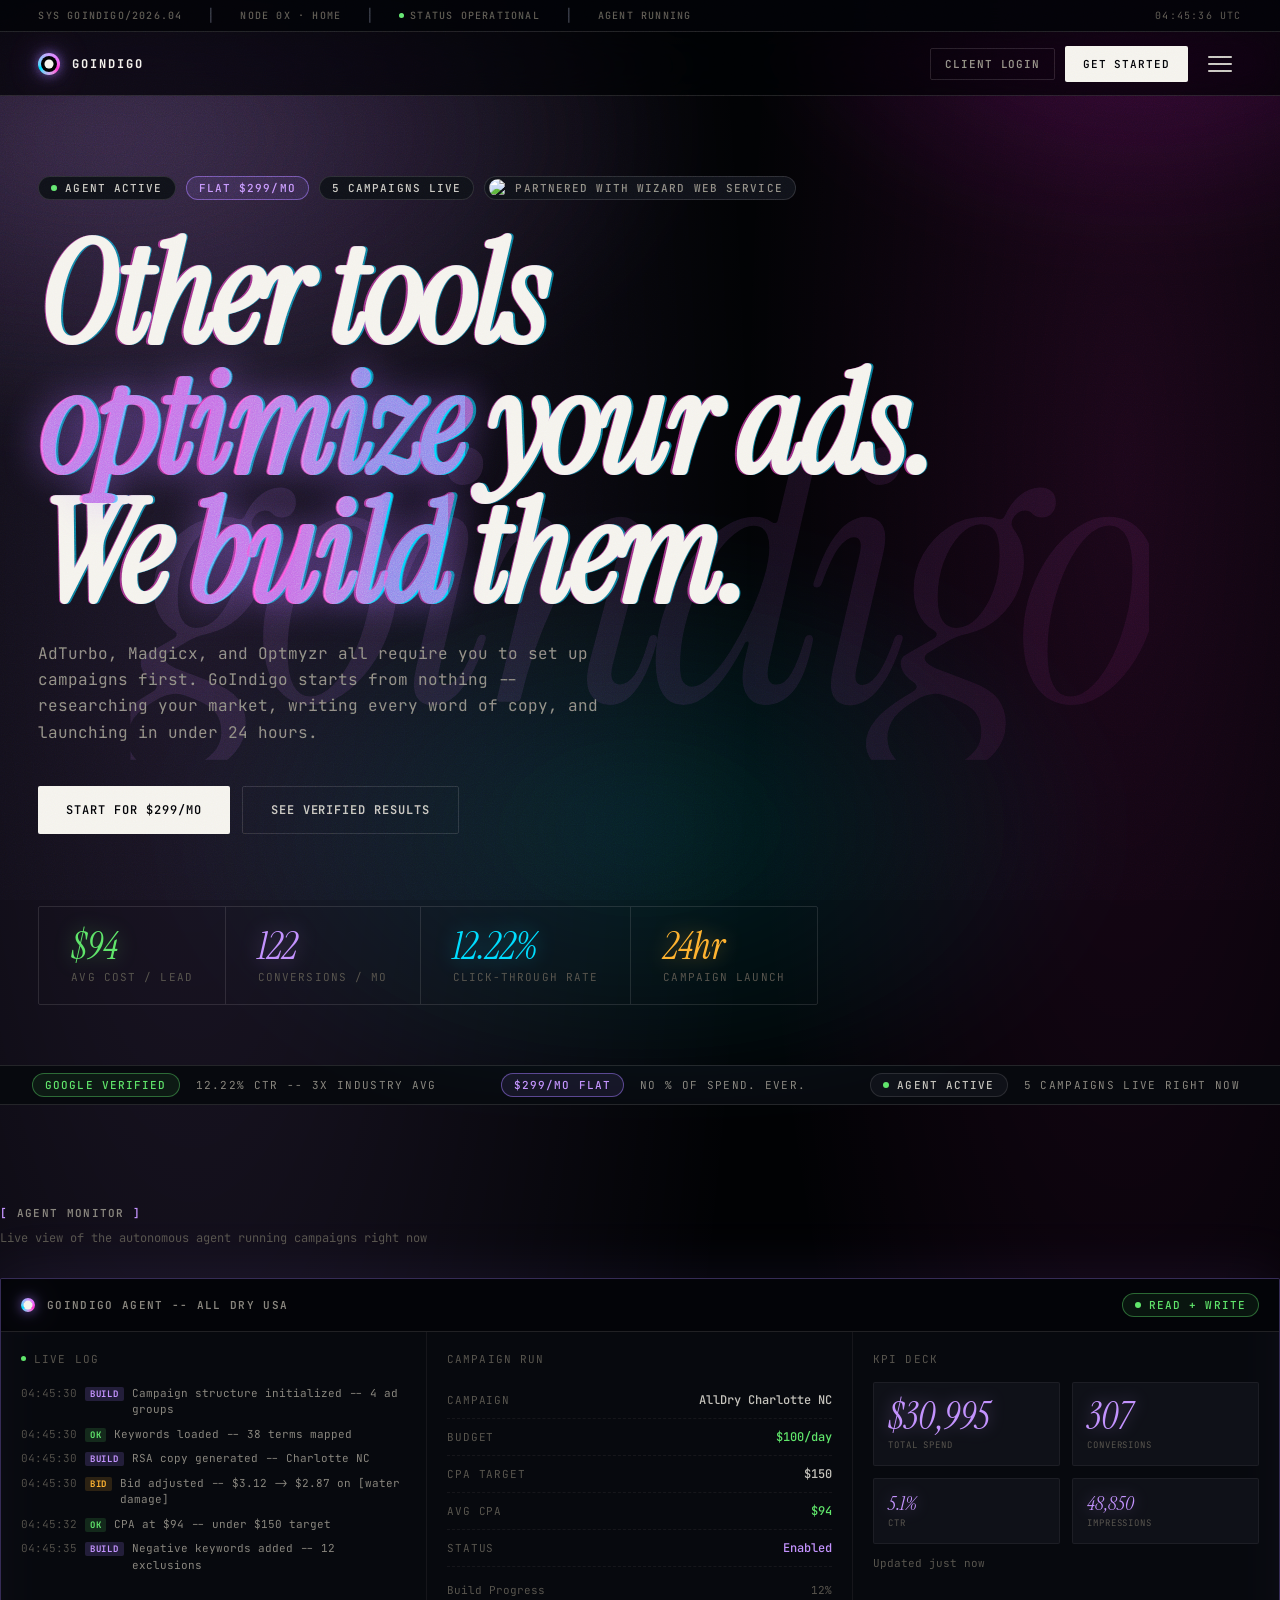
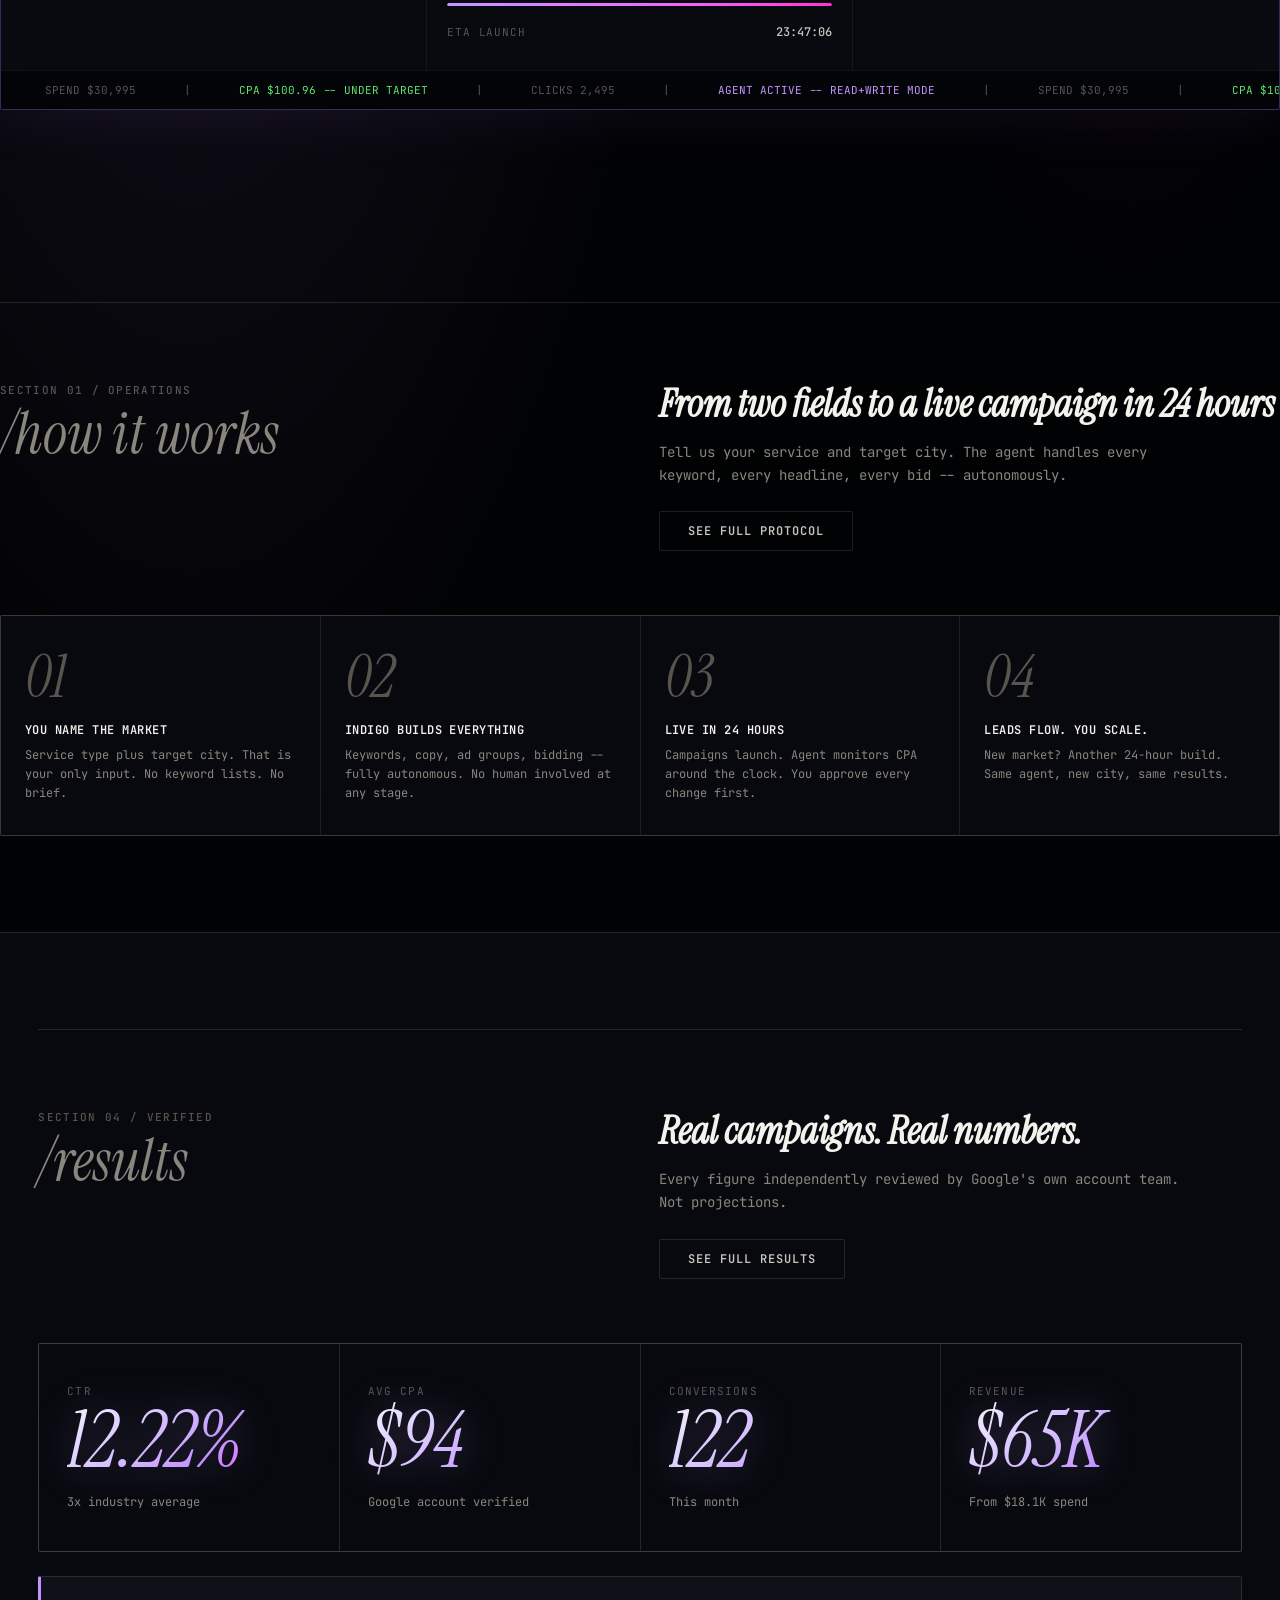
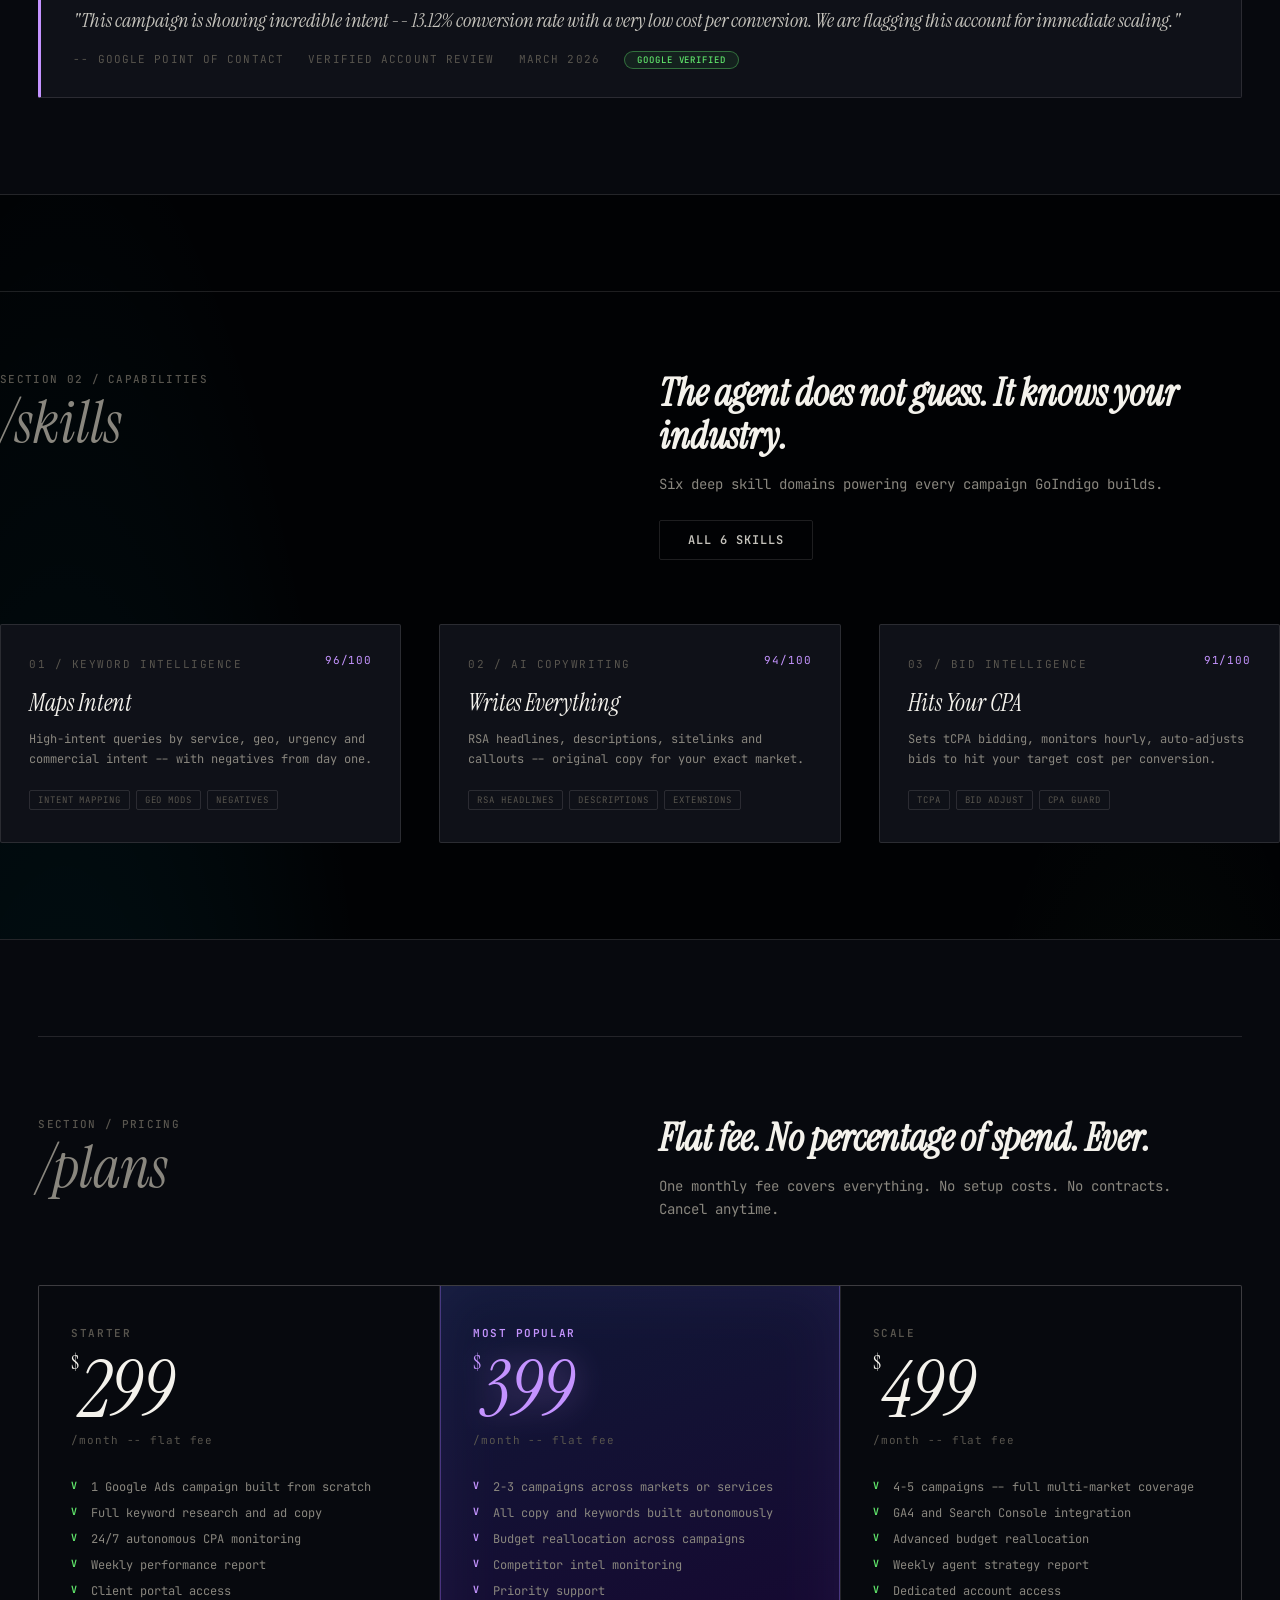
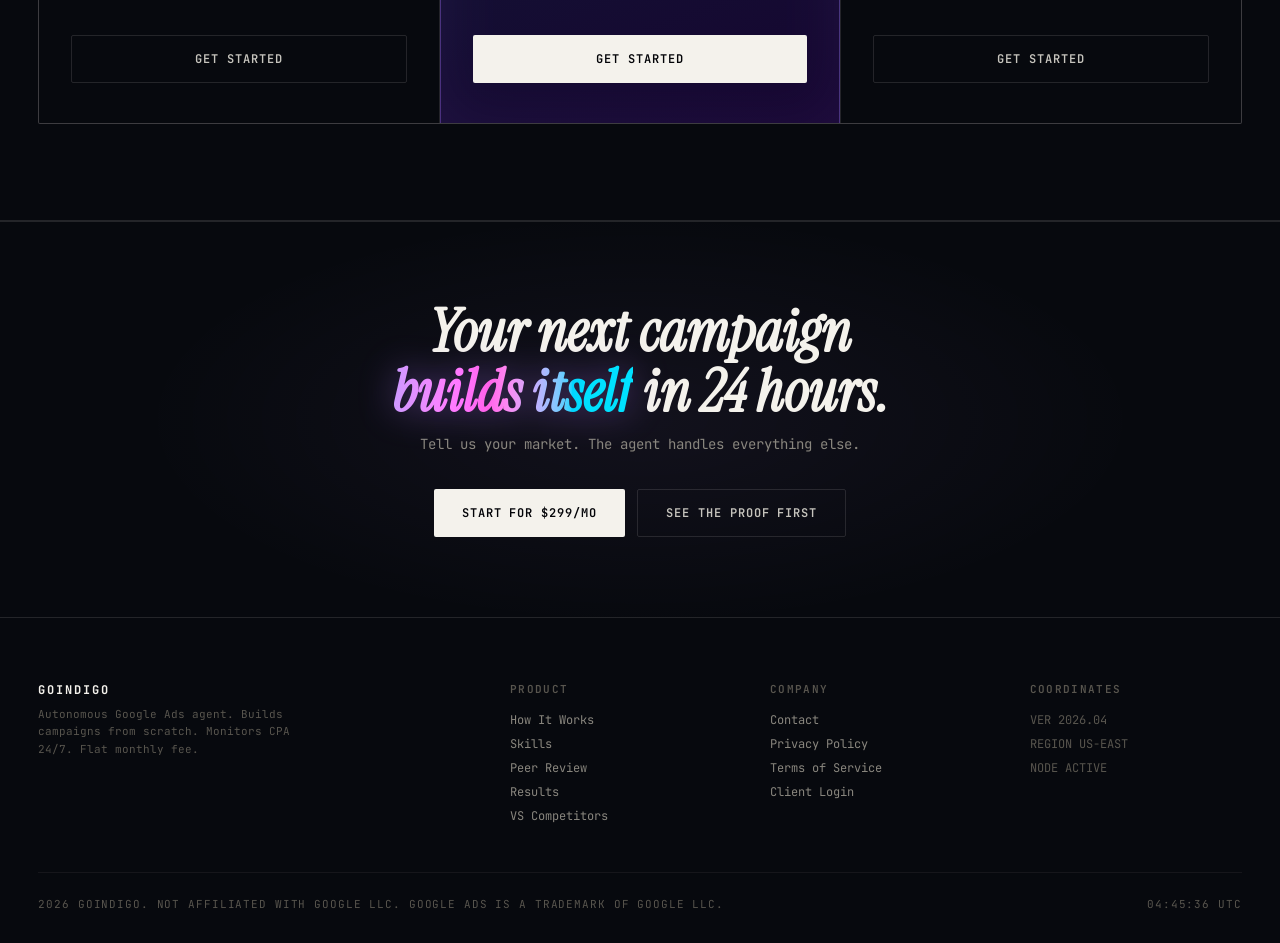
==== commit eb0ecc8f: "Add intake links: index.html" ====
--- a/index.html
+++ b/index.html
@@ -288,7 +288,7 @@
           <li>Weekly performance report</li>
           <li>Client portal access</li>
         </ul>
-        <a href="contact.html" class="btn btn-ghost" style="width:100%;justify-content:center;"><span>Get Started</span></a>
+        <a href="https://create-repl-danielt51.replit.app/client-intake" class="btn btn-ghost" style="width:100%;justify-content:center;"><span>Get Started</span></a>
       </div>
       <div class="plan plan--featured">
         <div class="plan__tier" style="color:var(--indigo);">Most Popular</div>
@@ -301,7 +301,7 @@
           <li>Competitor intel monitoring</li>
           <li>Priority support</li>
         </ul>
-        <a href="contact.html" class="btn btn-primary" style="width:100%;justify-content:center;"><span>Get Started</span></a>
+        <a href="https://create-repl-danielt51.replit.app/client-intake" class="btn btn-primary" style="width:100%;justify-content:center;"><span>Get Started</span></a>
       </div>
       <div class="plan">
         <div class="plan__tier">Scale</div>
@@ -314,7 +314,7 @@
           <li>Weekly agent strategy report</li>
           <li>Dedicated account access</li>
         </ul>
-        <a href="contact.html" class="btn btn-ghost" style="width:100%;justify-content:center;"><span>Get Started</span></a>
+        <a href="https://create-repl-danielt51.replit.app/client-intake" class="btn btn-ghost" style="width:100%;justify-content:center;"><span>Get Started</span></a>
       </div>
     </div>
   </div>
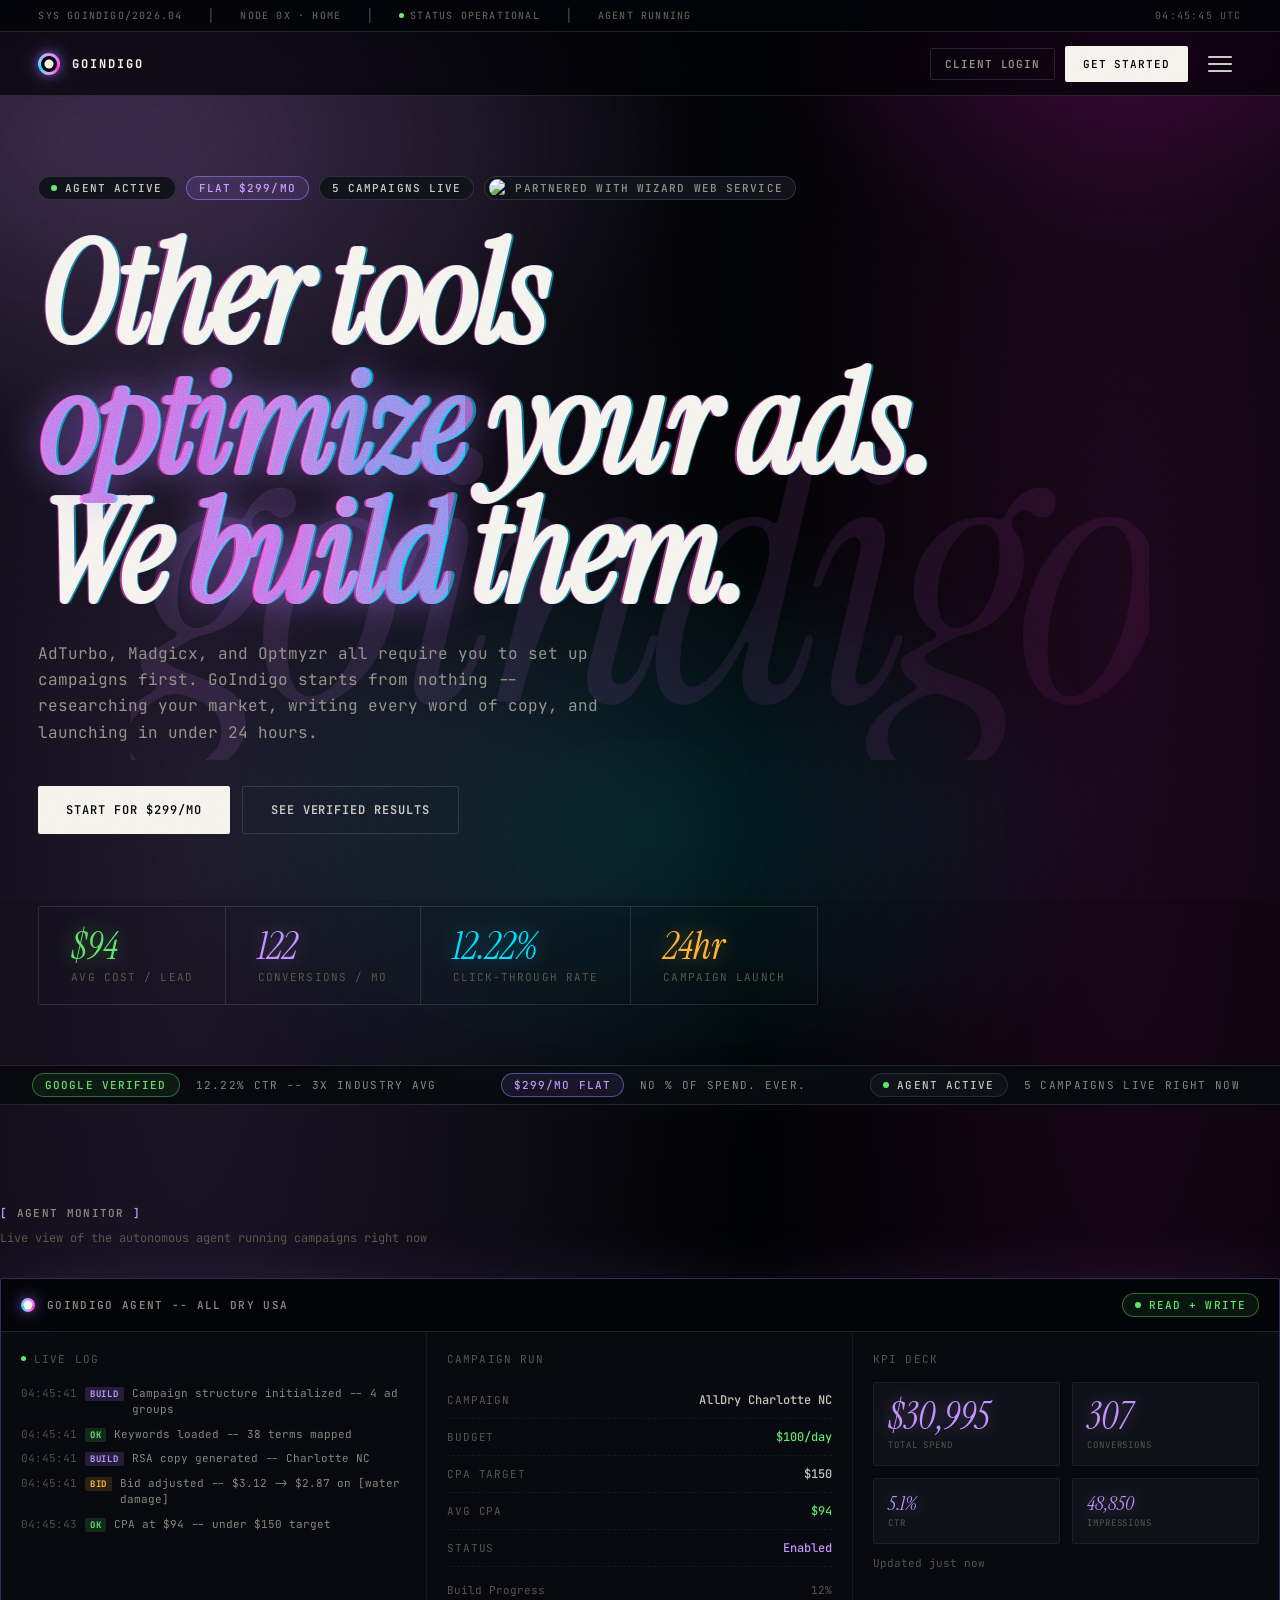
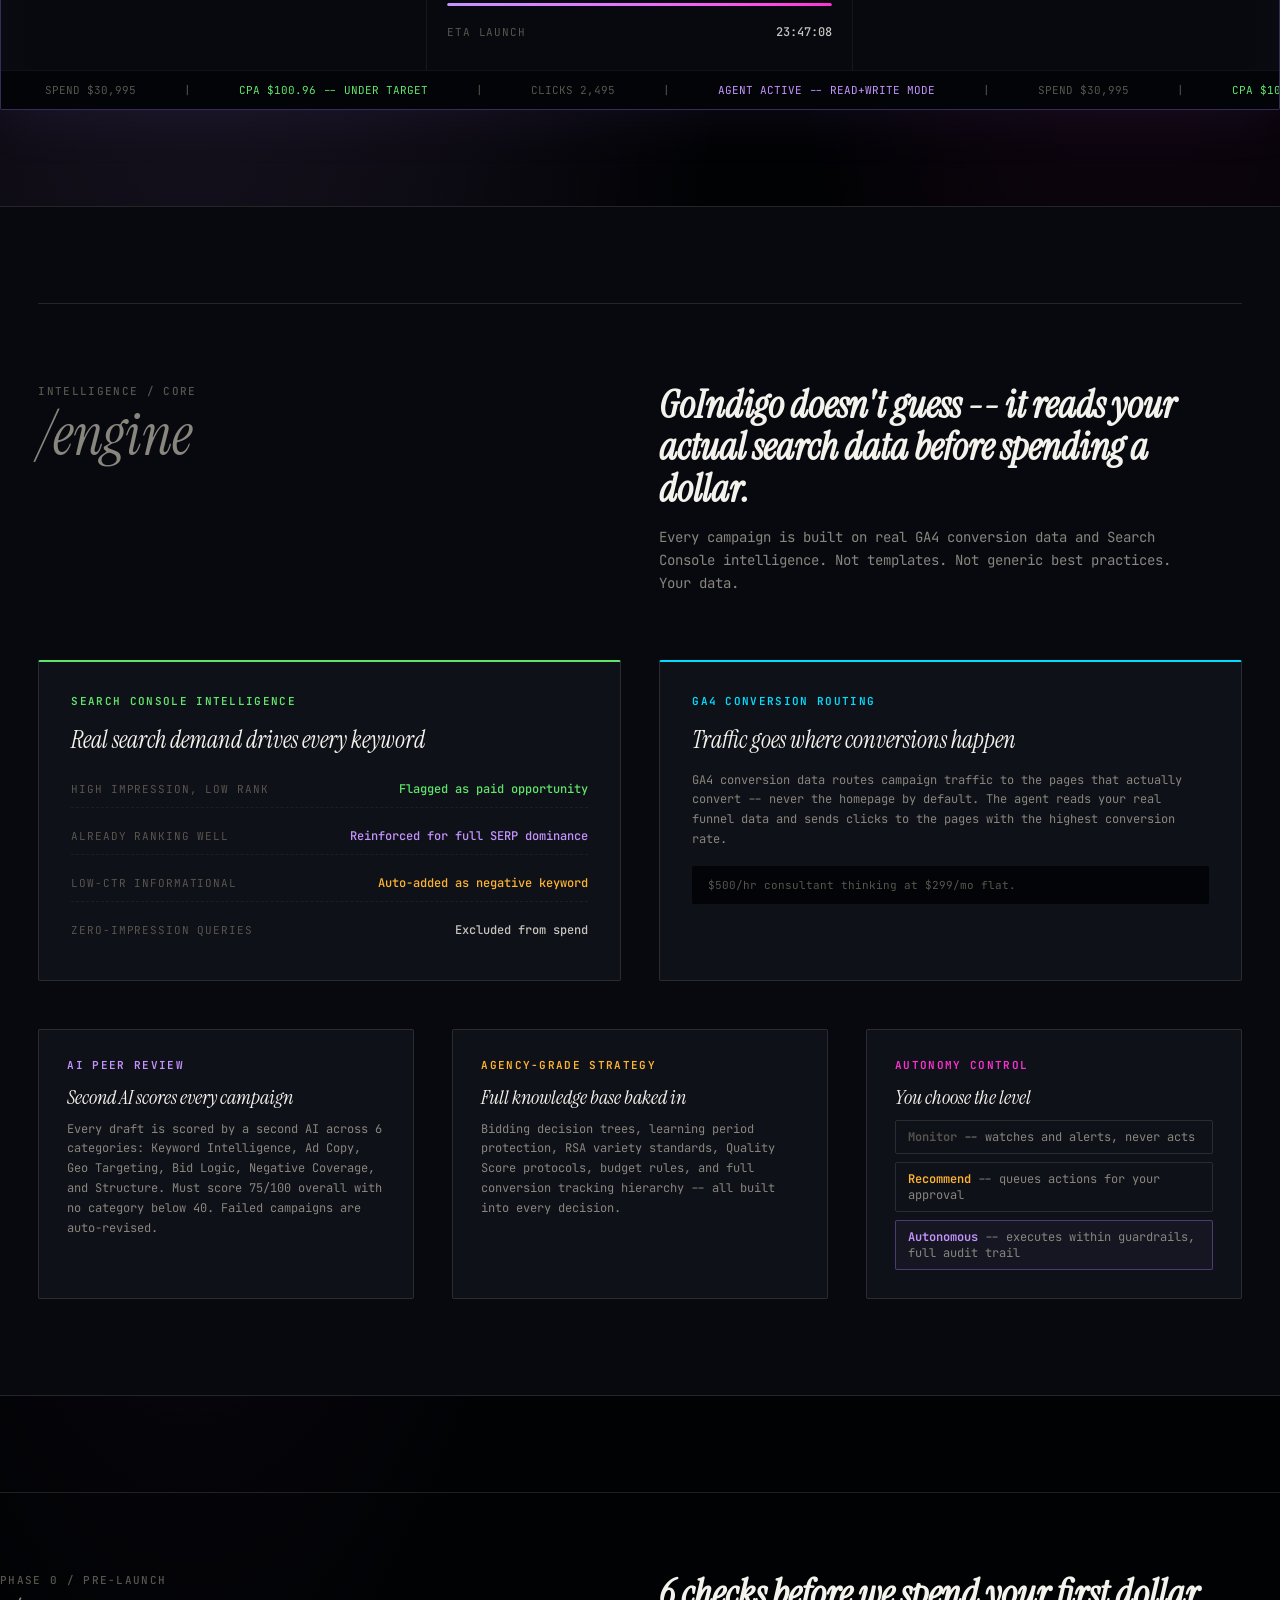
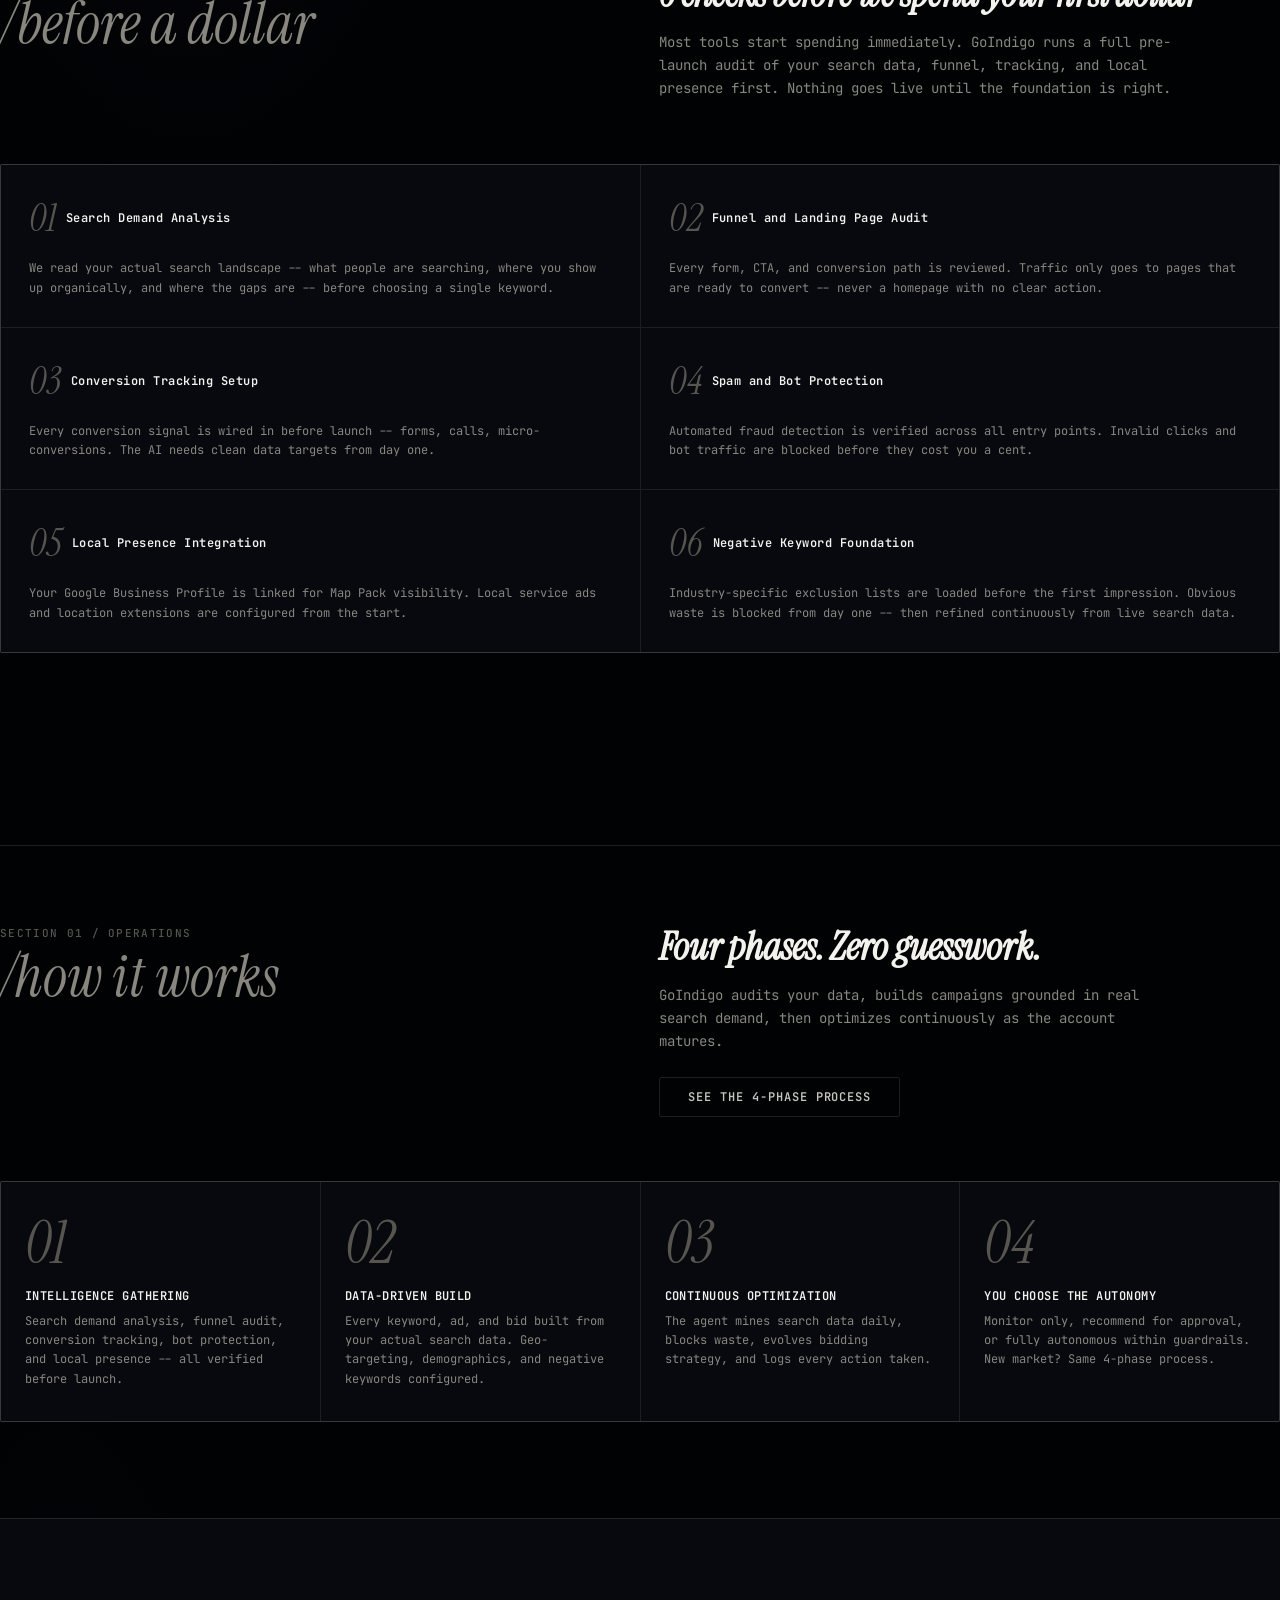
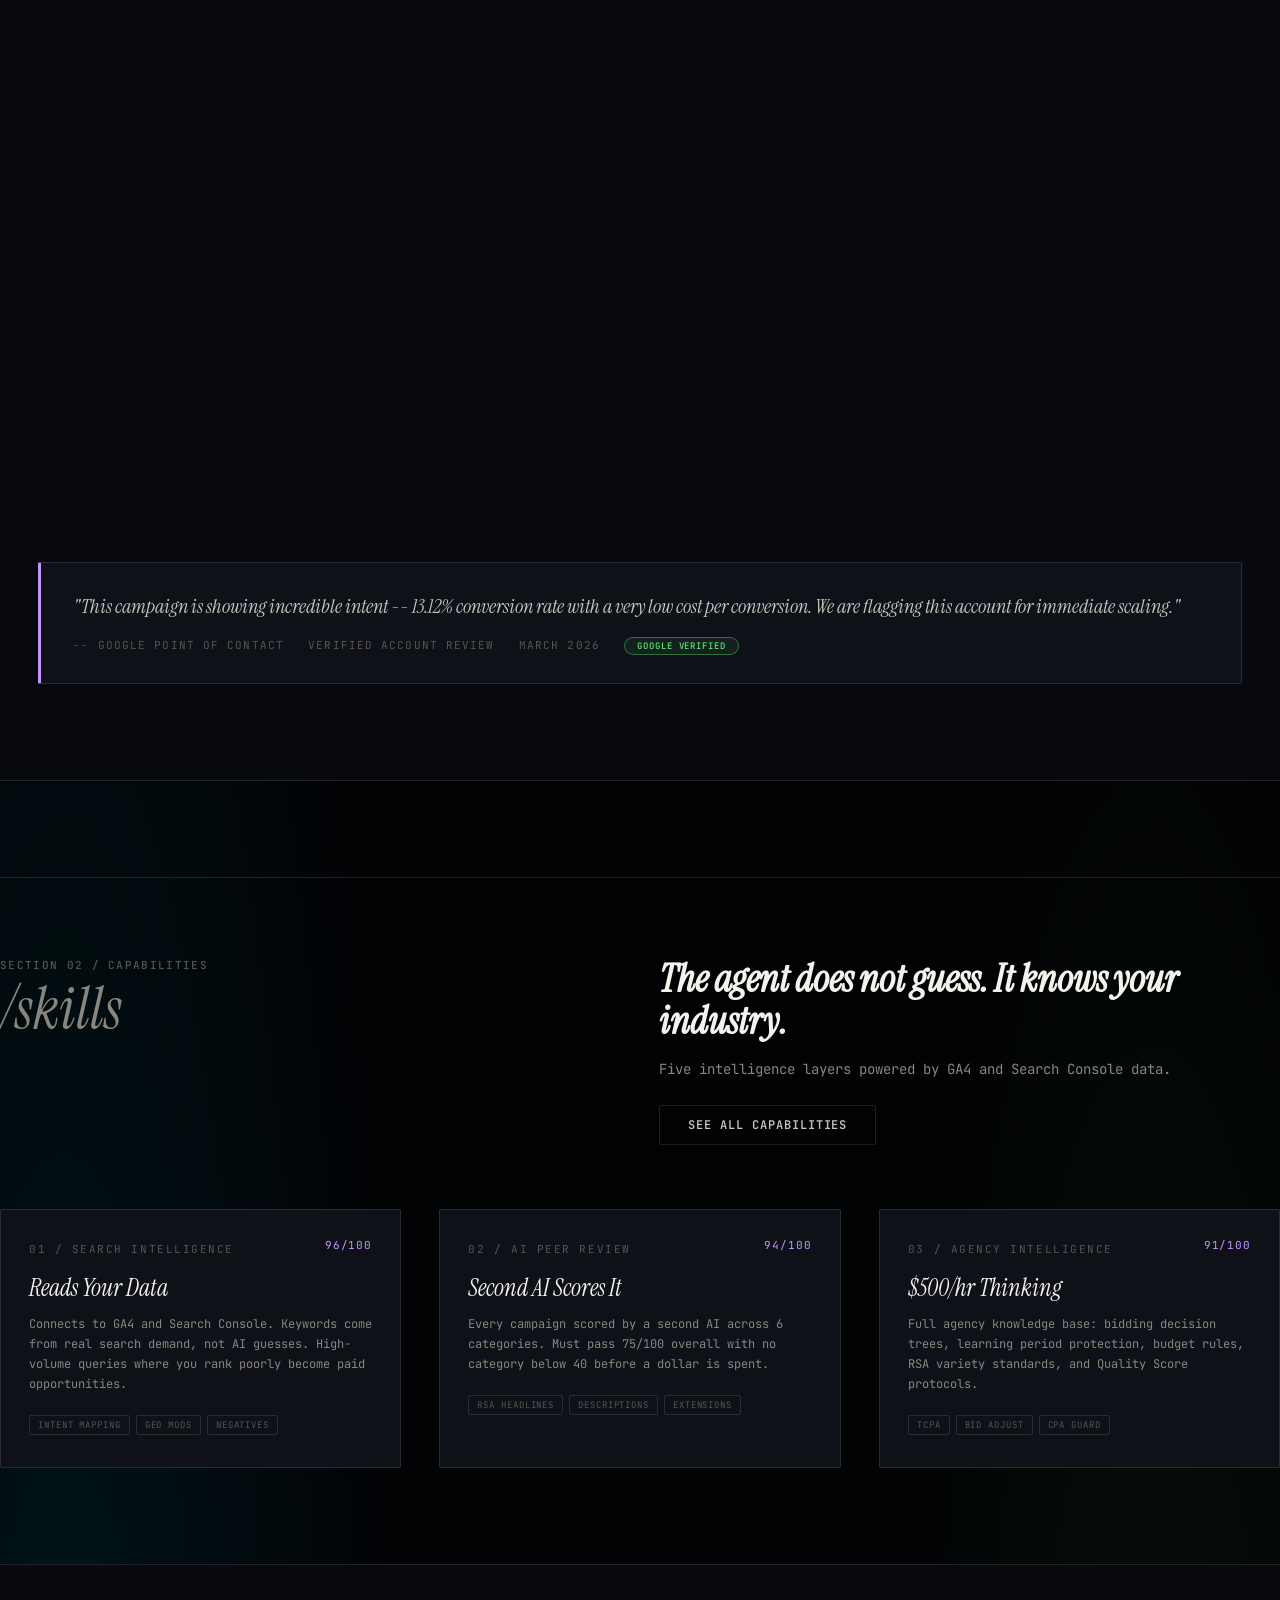
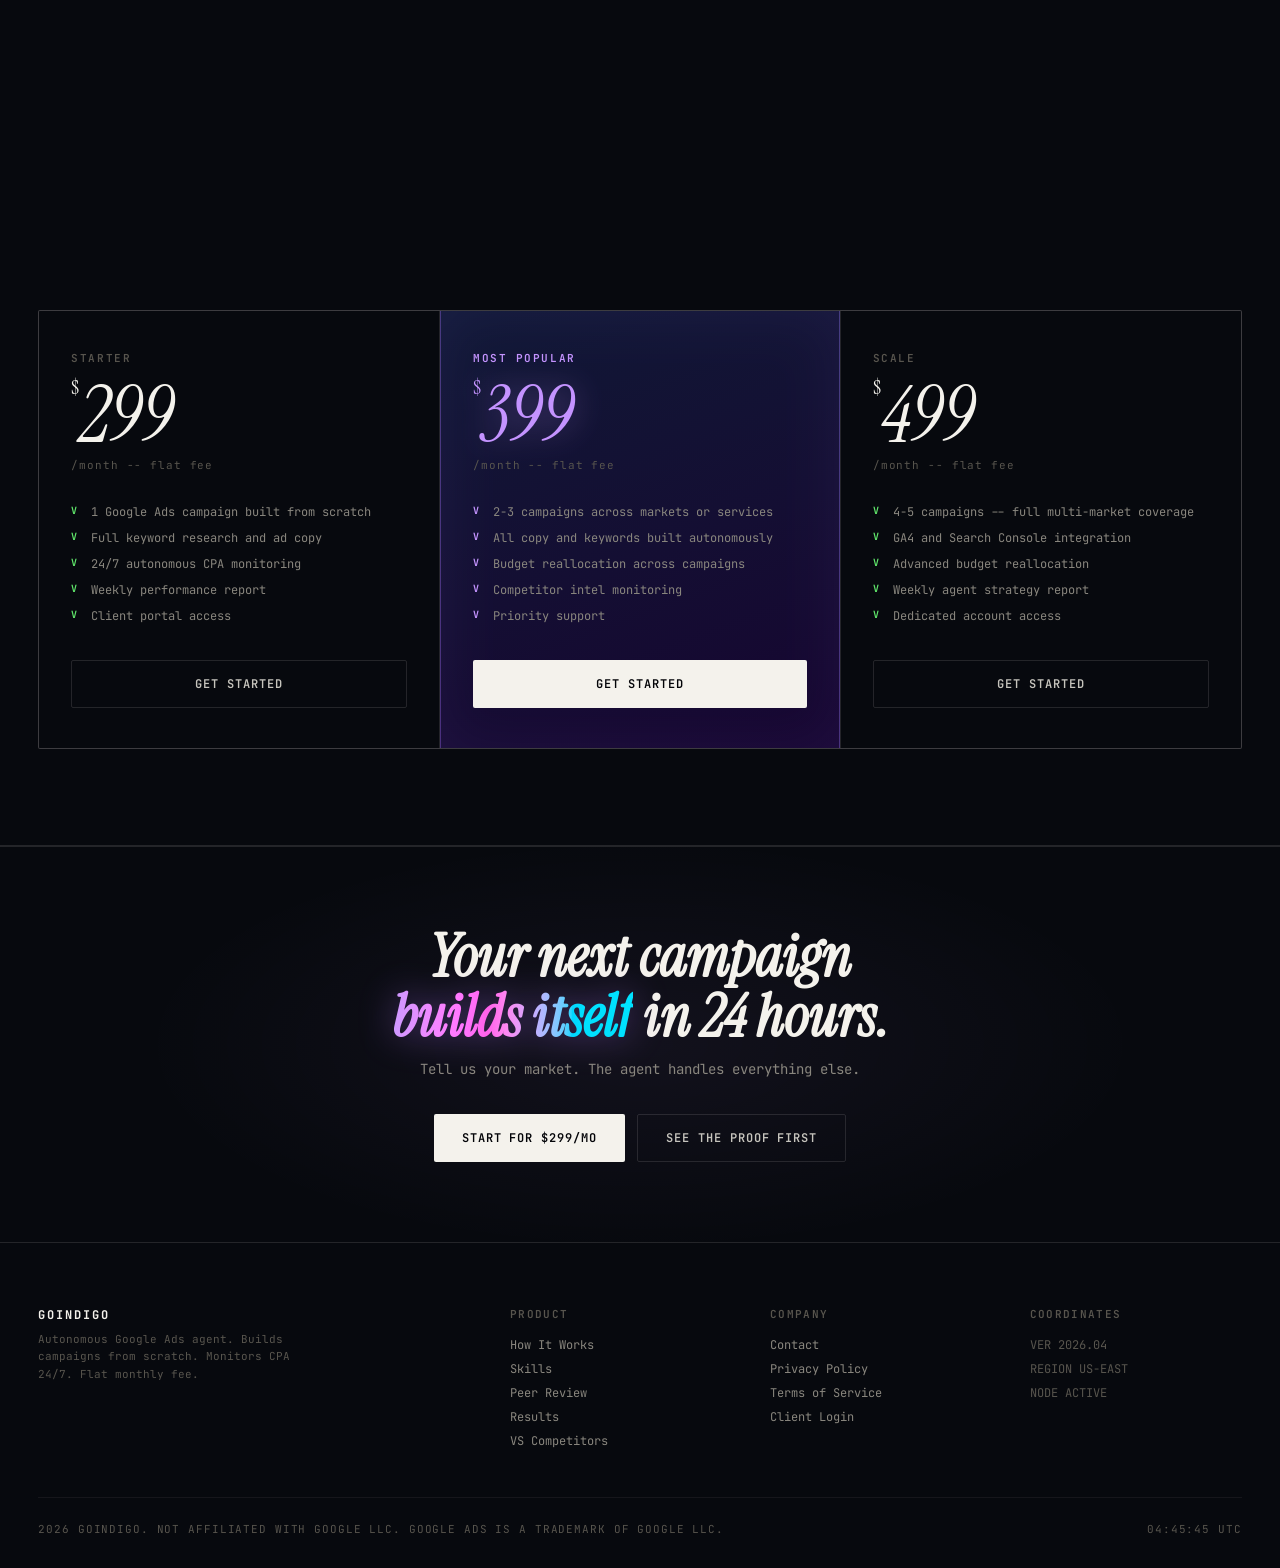
==== commit 3fe5c777: "v3 full deploy with features: index.html" ====
--- a/index.html
+++ b/index.html
@@ -145,6 +145,119 @@
   </div>
 </section>
 
+<!-- INTELLIGENCE ENGINE -->
+<section class="section" style="background:var(--ink-1);border-top:1px solid var(--ink-line);border-bottom:1px solid var(--ink-line);">
+  <div class="wrap">
+    <div class="s-head rv">
+      <div class="s-head__num">
+        <span class="label-upper">Intelligence / Core</span>
+        <span class="big serif italic-serif">/engine</span>
+      </div>
+      <div class="s-head__title">
+        <h2>GoIndigo doesn't guess -- it reads your actual search data before spending a dollar.</h2>
+        <p>Every campaign is built on real GA4 conversion data and Search Console intelligence. Not templates. Not generic best practices. Your data.</p>
+      </div>
+    </div>
+    <div class="grid-2" style="gap:var(--gutter);margin-bottom:48px;">
+      <div class="rv" style="border:1px solid var(--ink-line);border-radius:var(--radius);padding:32px;background:var(--ink-2);border-top:2px solid var(--green);">
+        <div style="font-size:var(--t-xs);font-weight:600;letter-spacing:0.12em;text-transform:uppercase;color:var(--green);margin-bottom:16px;">Search Console Intelligence</div>
+        <div style="font-family:var(--font-serif);font-style:italic;font-size:var(--t-2xl);color:var(--fg-0);margin-bottom:16px;">Real search demand drives every keyword</div>
+        <div style="display:flex;flex-direction:column;gap:10px;">
+          <div class="kv"><span class="kv__k">High impression, low rank</span><span class="kv__v kv__v--green">Flagged as paid opportunity</span></div>
+          <div class="kv"><span class="kv__k">Already ranking well</span><span class="kv__v kv__v--indigo">Reinforced for full SERP dominance</span></div>
+          <div class="kv"><span class="kv__k">Low-CTR informational</span><span class="kv__v kv__v--amber">Auto-added as negative keyword</span></div>
+          <div class="kv"><span class="kv__k">Zero-impression queries</span><span class="kv__v">Excluded from spend</span></div>
+        </div>
+      </div>
+      <div class="rv" style="border:1px solid var(--ink-line);border-radius:var(--radius);padding:32px;background:var(--ink-2);border-top:2px solid var(--cyan);">
+        <div style="font-size:var(--t-xs);font-weight:600;letter-spacing:0.12em;text-transform:uppercase;color:var(--cyan);margin-bottom:16px;">GA4 Conversion Routing</div>
+        <div style="font-family:var(--font-serif);font-style:italic;font-size:var(--t-2xl);color:var(--fg-0);margin-bottom:16px;">Traffic goes where conversions happen</div>
+        <p style="font-size:var(--t-sm);color:var(--fg-2);line-height:1.65;margin-bottom:16px;">GA4 conversion data routes campaign traffic to the pages that actually convert -- never the homepage by default. The agent reads your real funnel data and sends clicks to the pages with the highest conversion rate.</p>
+        <div style="font-size:var(--t-xs);color:var(--fg-3);padding:12px 16px;background:var(--ink-0);border-radius:var(--radius);">$500/hr consultant thinking at $299/mo flat.</div>
+      </div>
+    </div>
+    <div class="grid-3 rv" style="margin-bottom:0;">
+      <div style="border:1px solid var(--ink-line);border-radius:var(--radius);padding:28px;background:var(--ink-2);">
+        <div style="font-size:var(--t-xs);font-weight:600;letter-spacing:0.12em;text-transform:uppercase;color:var(--indigo);margin-bottom:12px;">AI Peer Review</div>
+        <div style="font-family:var(--font-serif);font-style:italic;font-size:var(--t-xl);color:var(--fg-0);margin-bottom:10px;">Second AI scores every campaign</div>
+        <p style="font-size:var(--t-sm);color:var(--fg-2);line-height:1.65;">Every draft is scored by a second AI across 6 categories: Keyword Intelligence, Ad Copy, Geo Targeting, Bid Logic, Negative Coverage, and Structure. Must score 75/100 overall with no category below 40. Failed campaigns are auto-revised.</p>
+      </div>
+      <div style="border:1px solid var(--ink-line);border-radius:var(--radius);padding:28px;background:var(--ink-2);">
+        <div style="font-size:var(--t-xs);font-weight:600;letter-spacing:0.12em;text-transform:uppercase;color:var(--amber);margin-bottom:12px;">Agency-Grade Strategy</div>
+        <div style="font-family:var(--font-serif);font-style:italic;font-size:var(--t-xl);color:var(--fg-0);margin-bottom:10px;">Full knowledge base baked in</div>
+        <p style="font-size:var(--t-sm);color:var(--fg-2);line-height:1.65;">Bidding decision trees, learning period protection, RSA variety standards, Quality Score protocols, budget rules, and full conversion tracking hierarchy -- all built into every decision.</p>
+      </div>
+      <div style="border:1px solid var(--ink-line);border-radius:var(--radius);padding:28px;background:var(--ink-2);">
+        <div style="font-size:var(--t-xs);font-weight:600;letter-spacing:0.12em;text-transform:uppercase;color:var(--magenta);margin-bottom:12px;">Autonomy Control</div>
+        <div style="font-family:var(--font-serif);font-style:italic;font-size:var(--t-xl);color:var(--fg-0);margin-bottom:10px;">You choose the level</div>
+        <div style="display:flex;flex-direction:column;gap:8px;">
+          <div style="padding:8px 12px;border:1px solid var(--ink-line);border-radius:var(--radius);font-size:var(--t-sm);"><span style="color:var(--fg-3);font-weight:600;">Monitor</span> <span style="color:var(--fg-2);">-- watches and alerts, never acts</span></div>
+          <div style="padding:8px 12px;border:1px solid var(--ink-line);border-radius:var(--radius);font-size:var(--t-sm);"><span style="color:var(--amber);font-weight:600;">Recommend</span> <span style="color:var(--fg-2);">-- queues actions for your approval</span></div>
+          <div style="padding:8px 12px;border:1px solid oklch(78% 0.22 295 / 0.3);border-radius:var(--radius);font-size:var(--t-sm);background:oklch(78% 0.22 295 / 0.04);"><span style="color:var(--indigo);font-weight:600;">Autonomous</span> <span style="color:var(--fg-2);">-- executes within guardrails, full audit trail</span></div>
+        </div>
+      </div>
+    </div>
+  </div>
+</section>
+
+<!-- BEFORE WE SPEND A DOLLAR -->
+<section class="section wrap">
+  <div class="s-head rv">
+    <div class="s-head__num">
+      <span class="label-upper">Phase 0 / Pre-Launch</span>
+      <span class="big serif italic-serif">/before a dollar</span>
+    </div>
+    <div class="s-head__title">
+      <h2>6 checks before we spend your first dollar</h2>
+      <p>Most tools start spending immediately. GoIndigo runs a full pre-launch audit of your search data, funnel, tracking, and local presence first. Nothing goes live until the foundation is right.</p>
+    </div>
+  </div>
+  <div class="grid-2" style="gap:1px;background:var(--ink-line);border:1px solid var(--ink-line);border-radius:var(--radius);overflow:hidden;">
+    <div class="rv" style="background:var(--ink-1);padding:28px;">
+      <div style="display:flex;align-items:center;gap:10px;margin-bottom:16px;">
+        <span style="font-family:var(--font-serif);font-style:italic;font-size:var(--t-3xl);color:var(--fg-3);">01</span>
+        <span style="font-size:var(--t-sm);font-weight:600;color:var(--fg-0);letter-spacing:0.04em;">Search Demand Analysis</span>
+      </div>
+      <p style="font-size:var(--t-sm);color:var(--fg-2);line-height:1.65;">We read your actual search landscape -- what people are searching, where you show up organically, and where the gaps are -- before choosing a single keyword.</p>
+    </div>
+    <div class="rv" style="background:var(--ink-1);padding:28px;">
+      <div style="display:flex;align-items:center;gap:10px;margin-bottom:16px;">
+        <span style="font-family:var(--font-serif);font-style:italic;font-size:var(--t-3xl);color:var(--fg-3);">02</span>
+        <span style="font-size:var(--t-sm);font-weight:600;color:var(--fg-0);letter-spacing:0.04em;">Funnel and Landing Page Audit</span>
+      </div>
+      <p style="font-size:var(--t-sm);color:var(--fg-2);line-height:1.65;">Every form, CTA, and conversion path is reviewed. Traffic only goes to pages that are ready to convert -- never a homepage with no clear action.</p>
+    </div>
+    <div class="rv" style="background:var(--ink-1);padding:28px;">
+      <div style="display:flex;align-items:center;gap:10px;margin-bottom:16px;">
+        <span style="font-family:var(--font-serif);font-style:italic;font-size:var(--t-3xl);color:var(--fg-3);">03</span>
+        <span style="font-size:var(--t-sm);font-weight:600;color:var(--fg-0);letter-spacing:0.04em;">Conversion Tracking Setup</span>
+      </div>
+      <p style="font-size:var(--t-sm);color:var(--fg-2);line-height:1.65;">Every conversion signal is wired in before launch -- forms, calls, micro-conversions. The AI needs clean data targets from day one.</p>
+    </div>
+    <div class="rv" style="background:var(--ink-1);padding:28px;">
+      <div style="display:flex;align-items:center;gap:10px;margin-bottom:16px;">
+        <span style="font-family:var(--font-serif);font-style:italic;font-size:var(--t-3xl);color:var(--fg-3);">04</span>
+        <span style="font-size:var(--t-sm);font-weight:600;color:var(--fg-0);letter-spacing:0.04em;">Spam and Bot Protection</span>
+      </div>
+      <p style="font-size:var(--t-sm);color:var(--fg-2);line-height:1.65;">Automated fraud detection is verified across all entry points. Invalid clicks and bot traffic are blocked before they cost you a cent.</p>
+    </div>
+    <div class="rv" style="background:var(--ink-1);padding:28px;">
+      <div style="display:flex;align-items:center;gap:10px;margin-bottom:16px;">
+        <span style="font-family:var(--font-serif);font-style:italic;font-size:var(--t-3xl);color:var(--fg-3);">05</span>
+        <span style="font-size:var(--t-sm);font-weight:600;color:var(--fg-0);letter-spacing:0.04em;">Local Presence Integration</span>
+      </div>
+      <p style="font-size:var(--t-sm);color:var(--fg-2);line-height:1.65;">Your Google Business Profile is linked for Map Pack visibility. Local service ads and location extensions are configured from the start.</p>
+    </div>
+    <div class="rv" style="background:var(--ink-1);padding:28px;">
+      <div style="display:flex;align-items:center;gap:10px;margin-bottom:16px;">
+        <span style="font-family:var(--font-serif);font-style:italic;font-size:var(--t-3xl);color:var(--fg-3);">06</span>
+        <span style="font-size:var(--t-sm);font-weight:600;color:var(--fg-0);letter-spacing:0.04em;">Negative Keyword Foundation</span>
+      </div>
+      <p style="font-size:var(--t-sm);color:var(--fg-2);line-height:1.65;">Industry-specific exclusion lists are loaded before the first impression. Obvious waste is blocked from day one -- then refined continuously from live search data.</p>
+    </div>
+  </div>
+</section>
+
 <!-- HOW IT WORKS PREVIEW -->
 <section class="section wrap">
   <div class="s-head rv">
@@ -153,31 +266,31 @@
       <span class="big serif italic-serif">/how it works</span>
     </div>
     <div class="s-head__title">
-      <h2>From two fields to a live campaign in 24 hours</h2>
-      <p>Tell us your service and target city. The agent handles every keyword, every headline, every bid -- autonomously.</p>
-      <a href="how-it-works.html" class="btn btn-ghost" style="margin-top:24px;height:40px;"><span>See Full Protocol</span></a>
+      <h2>Four phases. Zero guesswork.</h2>
+      <p>GoIndigo audits your data, builds campaigns grounded in real search demand, then optimizes continuously as the account matures.</p>
+      <a href="how-it-works.html" class="btn btn-ghost" style="margin-top:24px;height:40px;"><span>See the 4-Phase Process</span></a>
     </div>
   </div>
   <div class="grid-4" style="gap:1px;background:var(--ink-line);border:1px solid var(--ink-line);border-radius:var(--radius);overflow:hidden;margin-top:0;">
     <div class="rv" style="background:var(--ink-1);padding:32px 24px;">
       <div style="font-family:var(--font-serif);font-style:italic;font-size:var(--t-4xl);color:var(--fg-3);line-height:1;margin-bottom:16px;">01</div>
-      <div style="font-size:var(--t-md);font-weight:600;color:var(--fg-0);margin-bottom:8px;letter-spacing:0.04em;text-transform:uppercase;font-size:var(--t-sm);">You Name the Market</div>
-      <p style="font-size:var(--t-sm);color:var(--fg-2);line-height:1.6;">Service type plus target city. That is your only input. No keyword lists. No brief.</p>
+      <div style="font-size:var(--t-md);font-weight:600;color:var(--fg-0);margin-bottom:8px;letter-spacing:0.04em;text-transform:uppercase;font-size:var(--t-sm);">Intelligence Gathering</div>
+      <p style="font-size:var(--t-sm);color:var(--fg-2);line-height:1.6;">Search demand analysis, funnel audit, conversion tracking, bot protection, and local presence -- all verified before launch.</p>
     </div>
     <div class="rv" style="background:var(--ink-1);padding:32px 24px;animation-delay:0.07s;">
       <div style="font-family:var(--font-serif);font-style:italic;font-size:var(--t-4xl);color:var(--fg-3);line-height:1;margin-bottom:16px;">02</div>
-      <div style="font-size:var(--t-sm);font-weight:600;color:var(--fg-0);margin-bottom:8px;letter-spacing:0.04em;text-transform:uppercase;">Indigo Builds Everything</div>
-      <p style="font-size:var(--t-sm);color:var(--fg-2);line-height:1.6;">Keywords, copy, ad groups, bidding -- fully autonomous. No human involved at any stage.</p>
+      <div style="font-size:var(--t-sm);font-weight:600;color:var(--fg-0);margin-bottom:8px;letter-spacing:0.04em;text-transform:uppercase;">Data-Driven Build</div>
+      <p style="font-size:var(--t-sm);color:var(--fg-2);line-height:1.6;">Every keyword, ad, and bid built from your actual search data. Geo-targeting, demographics, and negative keywords configured.</p>
     </div>
     <div class="rv" style="background:var(--ink-1);padding:32px 24px;animation-delay:0.14s;">
       <div style="font-family:var(--font-serif);font-style:italic;font-size:var(--t-4xl);color:var(--fg-3);line-height:1;margin-bottom:16px;">03</div>
-      <div style="font-size:var(--t-sm);font-weight:600;color:var(--fg-0);margin-bottom:8px;letter-spacing:0.04em;text-transform:uppercase;">Live in 24 Hours</div>
-      <p style="font-size:var(--t-sm);color:var(--fg-2);line-height:1.6;">Campaigns launch. Agent monitors CPA around the clock. You approve every change first.</p>
+      <div style="font-size:var(--t-sm);font-weight:600;color:var(--fg-0);margin-bottom:8px;letter-spacing:0.04em;text-transform:uppercase;">Continuous Optimization</div>
+      <p style="font-size:var(--t-sm);color:var(--fg-2);line-height:1.6;">The agent mines search data daily, blocks waste, evolves bidding strategy, and logs every action taken.</p>
     </div>
     <div class="rv" style="background:var(--ink-1);padding:32px 24px;animation-delay:0.21s;">
       <div style="font-family:var(--font-serif);font-style:italic;font-size:var(--t-4xl);color:var(--fg-3);line-height:1;margin-bottom:16px;">04</div>
-      <div style="font-size:var(--t-sm);font-weight:600;color:var(--fg-0);margin-bottom:8px;letter-spacing:0.04em;text-transform:uppercase;">Leads Flow. You Scale.</div>
-      <p style="font-size:var(--t-sm);color:var(--fg-2);line-height:1.6;">New market? Another 24-hour build. Same agent, new city, same results.</p>
+      <div style="font-size:var(--t-sm);font-weight:600;color:var(--fg-0);margin-bottom:8px;letter-spacing:0.04em;text-transform:uppercase;">You Choose the Autonomy</div>
+      <p style="font-size:var(--t-sm);color:var(--fg-2);line-height:1.6;">Monitor only, recommend for approval, or fully autonomous within guardrails. New market? Same 4-phase process.</p>
     </div>
   </div>
 </section>
@@ -234,29 +347,29 @@
     </div>
     <div class="s-head__title">
       <h2>The agent does not guess. It knows your industry.</h2>
-      <p>Six deep skill domains powering every campaign GoIndigo builds.</p>
-      <a href="skills.html" class="btn btn-ghost" style="margin-top:24px;height:40px;"><span>All 6 Skills</span></a>
+      <p>Five intelligence layers powered by GA4 and Search Console data.</p>
+      <a href="skills.html" class="btn btn-ghost" style="margin-top:24px;height:40px;"><span>See All Capabilities</span></a>
     </div>
   </div>
   <div class="grid-3">
     <div class="skill-card rv">
-      <div class="skill-card__num">01 / Keyword Intelligence</div>
-      <div class="skill-card__name">Maps Intent</div>
-      <p class="skill-card__desc">High-intent queries by service, geo, urgency and commercial intent -- with negatives from day one.</p>
+      <div class="skill-card__num">01 / Search Intelligence</div>
+      <div class="skill-card__name">Reads Your Data</div>
+      <p class="skill-card__desc">Connects to GA4 and Search Console. Keywords come from real search demand, not AI guesses. High-volume queries where you rank poorly become paid opportunities.</p>
       <div class="skill-card__tags"><span class="skill-tag">Intent Mapping</span><span class="skill-tag">Geo Mods</span><span class="skill-tag">Negatives</span></div>
       <div class="skill-card__score">96/100</div>
     </div>
     <div class="skill-card rv" style="animation-delay:0.07s;">
-      <div class="skill-card__num">02 / AI Copywriting</div>
-      <div class="skill-card__name">Writes Everything</div>
-      <p class="skill-card__desc">RSA headlines, descriptions, sitelinks and callouts -- original copy for your exact market.</p>
+      <div class="skill-card__num">02 / AI Peer Review</div>
+      <div class="skill-card__name">Second AI Scores It</div>
+      <p class="skill-card__desc">Every campaign scored by a second AI across 6 categories. Must pass 75/100 overall with no category below 40 before a dollar is spent.</p>
       <div class="skill-card__tags"><span class="skill-tag">RSA Headlines</span><span class="skill-tag">Descriptions</span><span class="skill-tag">Extensions</span></div>
       <div class="skill-card__score">94/100</div>
     </div>
     <div class="skill-card rv" style="animation-delay:0.14s;">
-      <div class="skill-card__num">03 / Bid Intelligence</div>
-      <div class="skill-card__name">Hits Your CPA</div>
-      <p class="skill-card__desc">Sets tCPA bidding, monitors hourly, auto-adjusts bids to hit your target cost per conversion.</p>
+      <div class="skill-card__num">03 / Agency Intelligence</div>
+      <div class="skill-card__name">$500/hr Thinking</div>
+      <p class="skill-card__desc">Full agency knowledge base: bidding decision trees, learning period protection, budget rules, RSA variety standards, and Quality Score protocols.</p>
       <div class="skill-card__tags"><span class="skill-tag">tCPA</span><span class="skill-tag">Bid Adjust</span><span class="skill-tag">CPA Guard</span></div>
       <div class="skill-card__score">91/100</div>
     </div>
